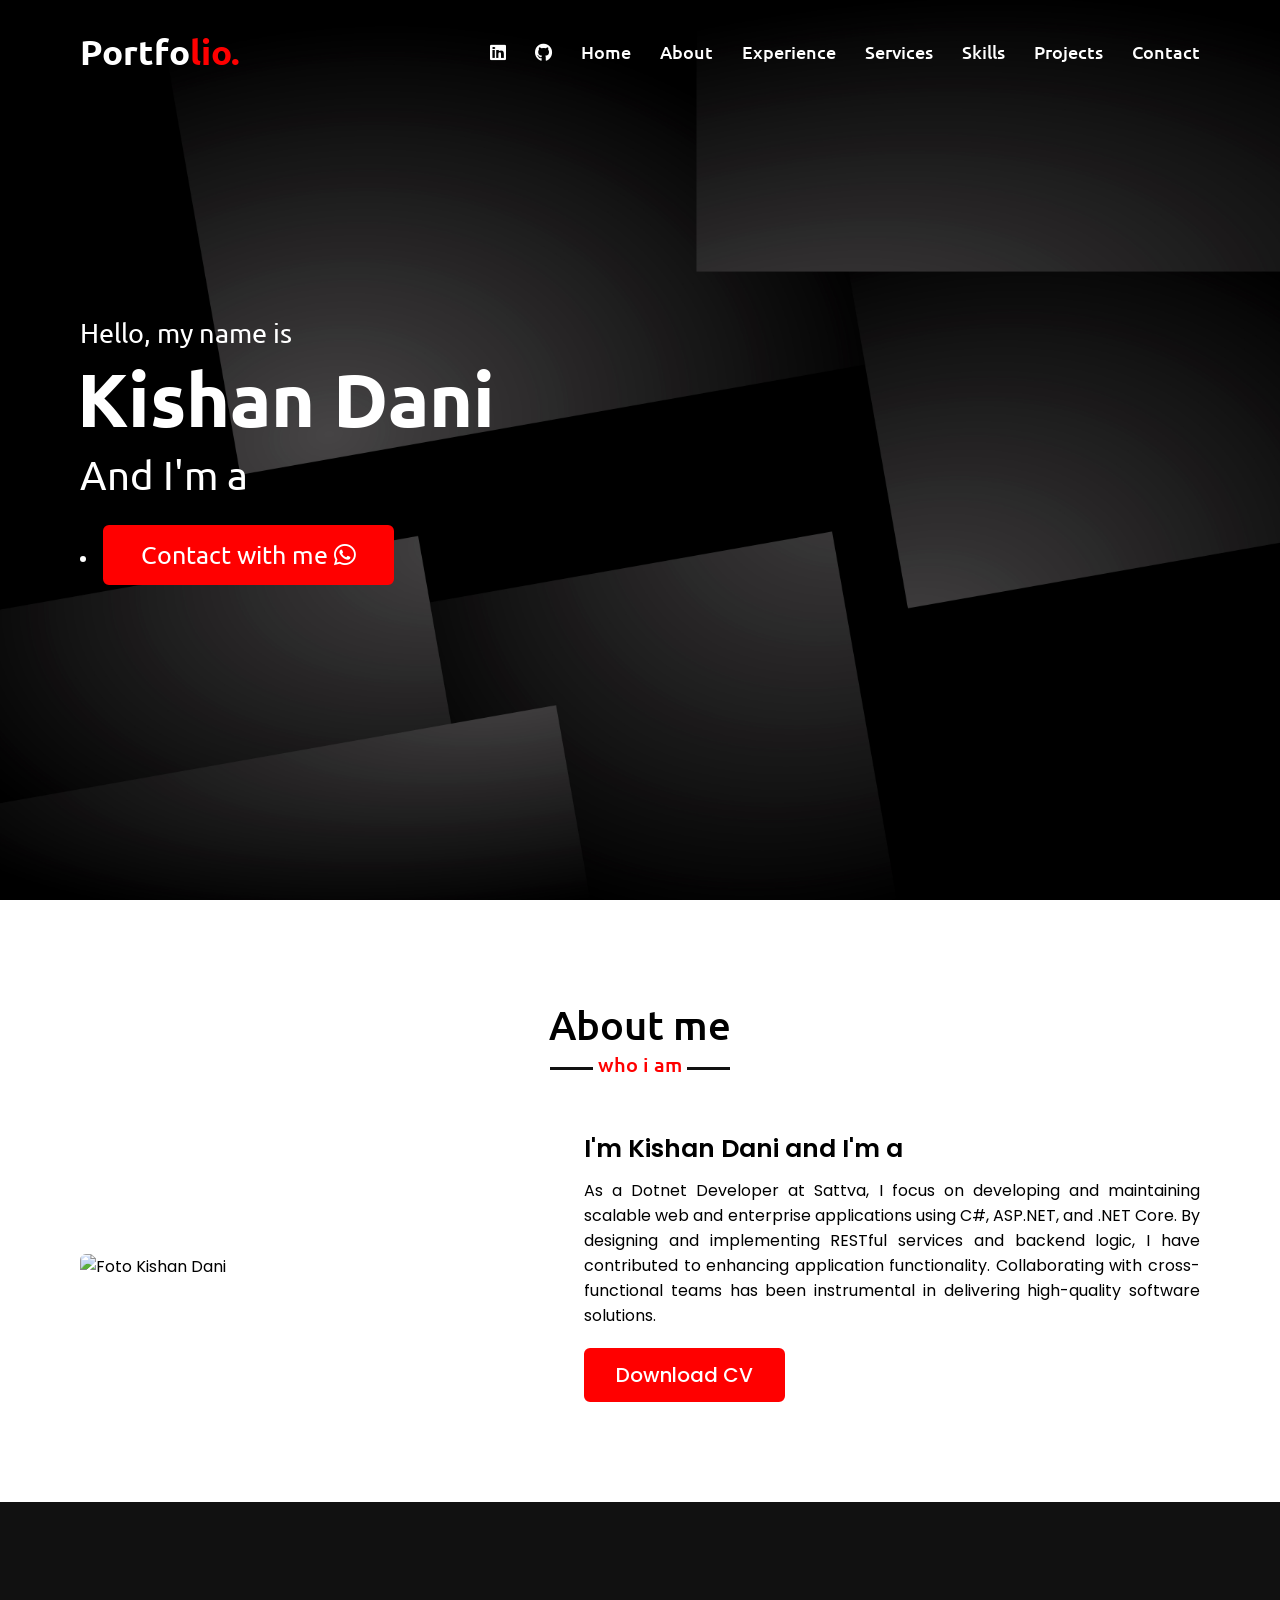
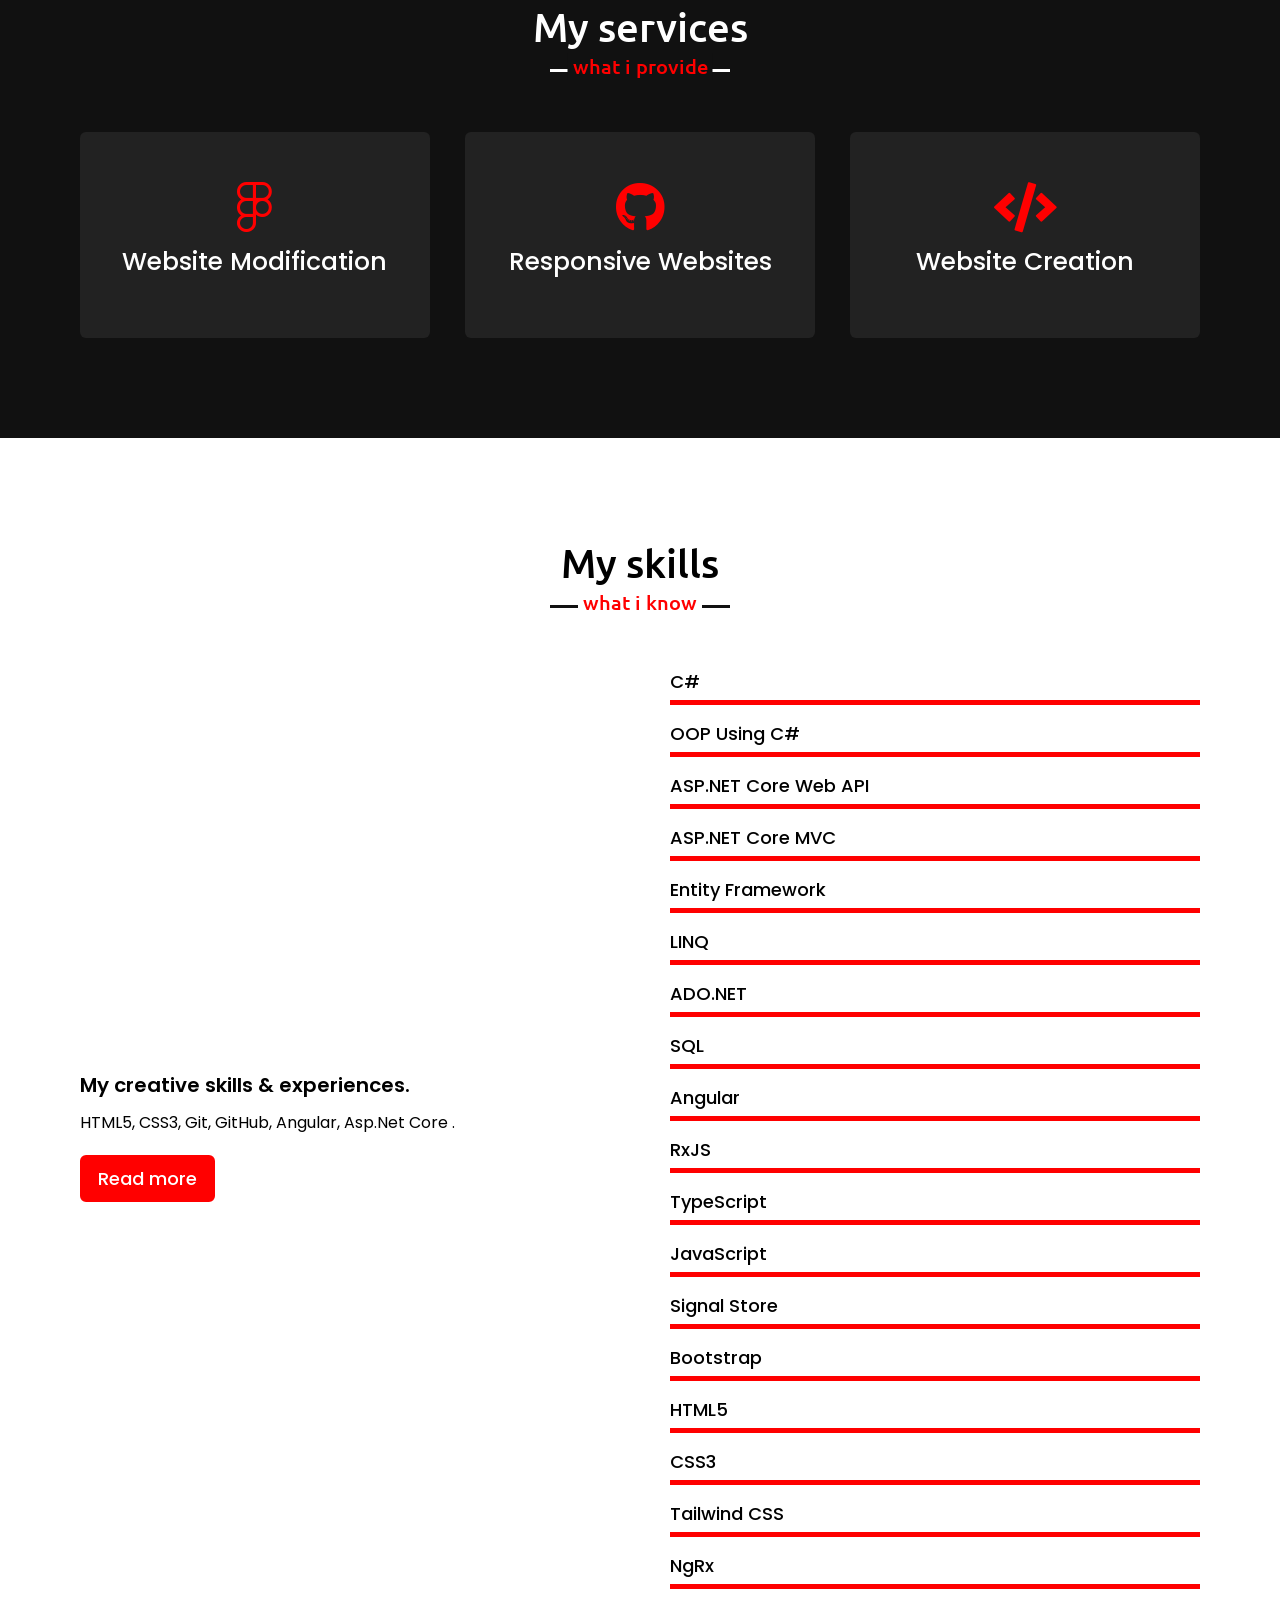
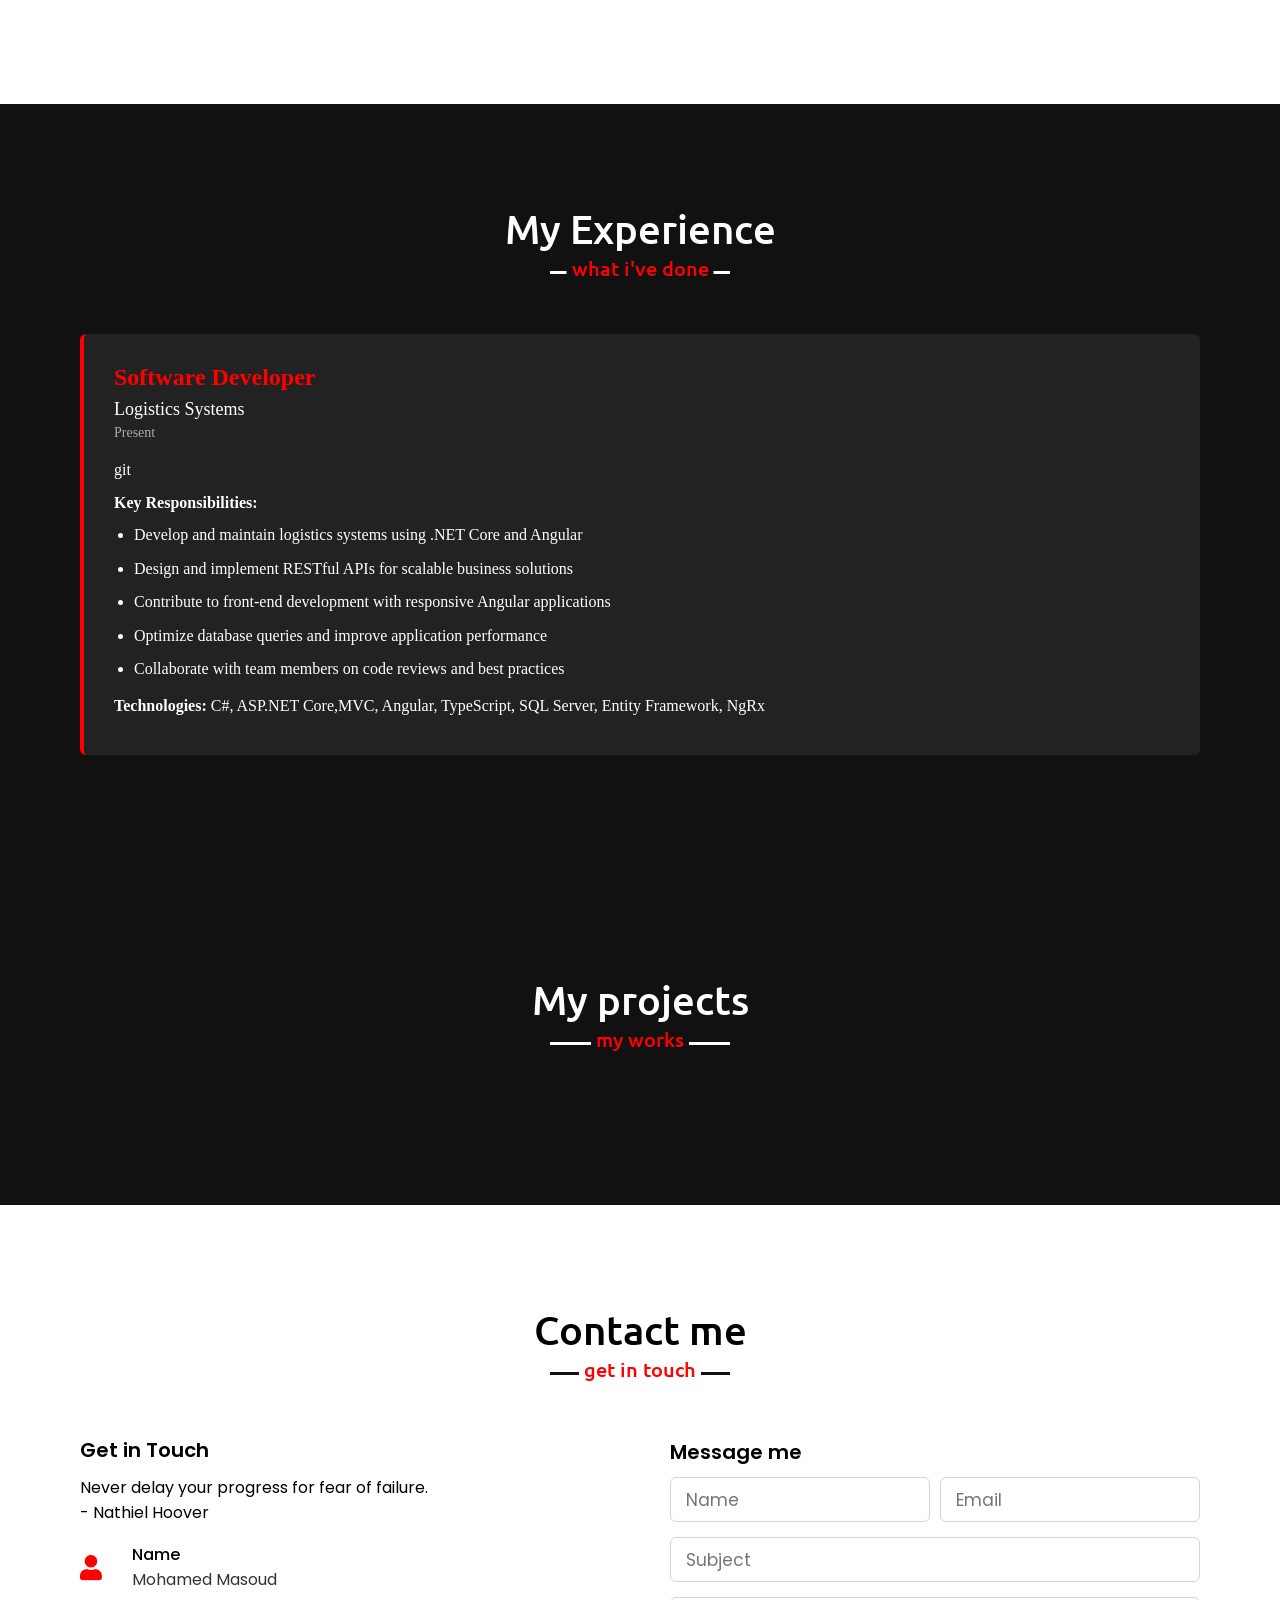
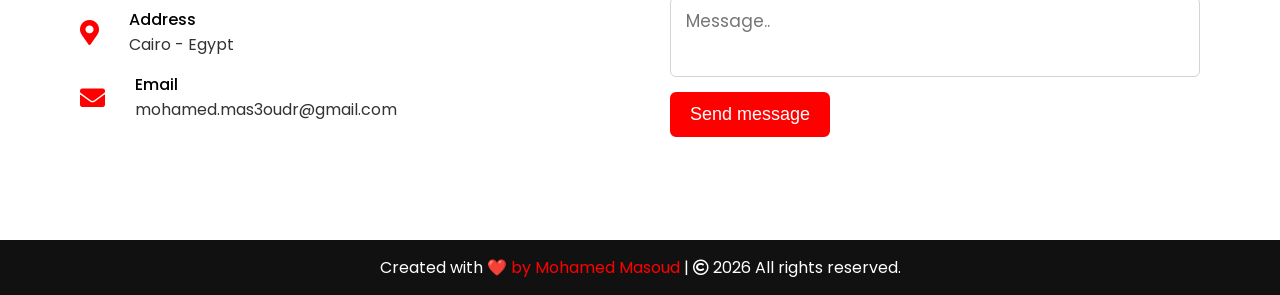
==== index.html @ 126a8cee "Update 1" ====
<!DOCTYPE html>
<html lang="pt-br">

<head>
    <meta charset="UTF-8">
    <meta name="viewport" content="width=device-width, initial-scale=1.0">
    <title>Kishan Dani</title>
    <link rel="stylesheet" href="css/style.css">
    <link rel="stylesheet" href="https://cdnjs.cloudflare.com/ajax/libs/font-awesome/5.15.3/css/all.min.css" />
    <script src="https://code.jquery.com/jquery-3.5.1.min.js"></script>
    <script src="https://cdnjs.cloudflare.com/ajax/libs/typed.js/2.0.11/typed.min.js"></script>
    <script src="https://cdnjs.cloudflare.com/ajax/libs/waypoints/4.0.1/jquery.waypoints.min.js"></script>
    <script src="https://cdnjs.cloudflare.com/ajax/libs/OwlCarousel2/2.3.4/owl.carousel.min.js"></script>
    <link rel="stylesheet"
        href="https://cdnjs.cloudflare.com/ajax/libs/OwlCarousel2/2.3.4/assets/owl.carousel.min.css" />

</head>

<body>
    <div class="scroll-up-btn">
        <i class="fas fa-angle-up"></i>
    </div>
    <nav class="navbar">
        <div class="max-width">
            <div class="logo"><a href="#">Portfo<span>lio.</span></a></div>
            <ul class="menu">
                <li><a href="https://www.linkedin.com/in/kishandani/"><i class="fab fa-linkedin"></i></a></li>
                <li><a href="https://github.com/kishandani/my-portfolio/"><i class="fab fa-github"></i></a></li>
                <li><a href="#home" class="menu-btn">Home</a></li>
                <li><a href="#about" class="menu-btn">About</a></li>
                <li><a href="#experience" class="menu-btn">Experience</a></li>
                <li><a href="#services" class="menu-btn">Services</a></li>
                <li><a href="#skills" class="menu-btn">Skills</a></li>
                <li><a href="#projects" class="menu-btn">Projects</a></li>
                <li><a href="#contact" class="menu-btn">Contact</a></li>
            </ul>
            <div class="menu-btn">
                <i class="fas fa-bars"></i>
            </div>
        </div>
    </nav>

    <!-- home section start -->
    <section class="home" id="home">
        <div class="max-width">
            <div class="home-content">
                <div class="text-1">Hello, my name is</div>
                <div class="text-2">Kishan Dani</div>
                <div class="text-3">And I'm a <span class="typing"></span></div>
                <li><a href="https://api.whatsapp.com/send?phone=8431311301"> Contact
                        with me <i class="fab fa-whatsapp"></i></a></li>
            </div>
        </div>
    </section>

    <!-- about section start -->
    <section class="about" id="about">
        <div class="max-width">
            <h2 class="title">About me</h2>
            <div class="about-content">
                <div class="column left">
                    <img src="./images/mypic.jpeg" alt="Foto Kishan Dani">
                </div>
                <div class="column right">
                    <div class="text">I'm Kishan Dani and I'm a <span class="typing-2"></span></div>
                    <!-- <p>i’m a passionate and motivated Full Stack .NET Developer with a strong focus on Front-End
                        development using Angular. I have hands-on experience building responsive and dynamic web
                        applications, and I enjoy crafting clean, maintainable code and user-friendly interfaces.
                        I’ve completed advanced software development training and continuously work on real-world
                        projects that reflect my skills, creativity, and commitment to quality.
                    </p> -->
                    <p>
                       As a Dotnet Developer at Sattva, I focus on developing and maintaining scalable web and
                       enterprise applications using C#, ASP.NET, and .NET Core. By designing and implementing
                       RESTful services and backend logic, I have contributed to enhancing application functionality.
                       Collaborating with cross-functional teams has been instrumental in delivering high-quality software solutions.  

                    </p>
                    <a href="./images/Kishan Dani.pdf">Download CV</a>
                </div>
            </div>
        </div>
    </section>

    <!-- services section start -->
    <section class="services" id="services">
        <div class="max-width">
            <h2 class="title">My services</h2>
            <div class="serv-content">
                <div class="card">
                    <div class="box">
                        <i class="fab fa-figma"></i>
                        <div class="text">Website Modification</div>
                    </div>
                </div>
                <div class="card">
                    <div class="box">
                        <i class="fab fa-github"></i>
                        <div class="text">Responsive Websites</div>
                    </div>
                </div>
                <div class="card">
                    <div class="box">
                        <i class="fas fa-code"></i>
                        <div class="text">Website Creation</div>
                        <p>
                        </p>
                    </div>
                </div>
            </div>
        </div>
        </div>
    </section>

    <!-- skills section start -->
    <section class="skills" id="skills">
        <div class="max-width">
            <h2 class="title">My skills</h2>
            <div class="skills-content">
                <div class="column left">
                    <div class="text">My creative skills & experiences.</div>
                    <p> HTML5, CSS3, Git, GitHub, Angular, Asp.Net Core .</p>
                    <a href="#">Read more</a>
                </div>
                <div class="column right">
                    <div class="bars">
    <div class="info">
        <span>C#</span>
    </div>
    <div class="line CSharp"></div>
</div>

<div class="bars">
    <div class="info">
        <span>OOP Using C#</span>
    </div>
    <div class="line AspNetCore"></div>
</div>

<div class="bars">
    <div class="info">
        <span>ASP.NET Core Web API</span>
    </div>
    <div class="line AspNetCore"></div>
</div>

<div class="bars">
    <div class="info">
        <span>ASP.NET Core MVC</span>
    </div>
    <div class="line AspNetCore"></div>
</div>

<div class="bars">
    <div class="info">
        <span>Entity Framework</span>
    </div>
    <div class="line AspNetCore"></div>
</div>

<div class="bars">
    <div class="info">
        <span>LINQ</span>
    </div>
    <div class="line AspNetCore"></div>
</div>

<div class="bars">
    <div class="info">
        <span>ADO.NET</span>
    </div>
    <div class="line AspNetCore"></div>
</div>

<div class="bars">
    <div class="info">
        <span>SQL</span>
    </div>
    <div class="line SQLServer"></div>
</div>

<div class="bars">
    <div class="info">
        <span>Angular</span>
    </div>
    <div class="line Angular"></div>
</div>

<div class="bars">
    <div class="info">
        <span>RxJS</span>
    </div>
    <div class="line TypeScript"></div>
</div>

<div class="bars">
    <div class="info">
        <span>TypeScript</span>
    </div>
    <div class="line TypeScript"></div>
</div>

<div class="bars">
    <div class="info">
        <span>JavaScript</span>
    </div>
    <div class="line js"></div>
</div>

<div class="bars">
    <div class="info">
        <span>Signal Store</span>
    </div>
    <div class="line Bootstrap"></div>
</div>

<div class="bars">
    <div class="info">
        <span>Bootstrap</span>
    </div>
    <div class="line Bootstrap"></div>
</div>

<div class="bars">
    <div class="info">
        <span>HTML5</span>
    </div>
    <div class="line html"></div>
</div>

<div class="bars">
    <div class="info">
        <span>CSS3</span>
    </div>
    <div class="line css"></div>
</div>

<div class="bars">
    <div class="info">
        <span>Tailwind CSS</span>
    </div>
    <div class="line tailwind"></div>
</div>

<div class="bars">
    <div class="info">
        <span>NgRx</span>
    </div>
    <div class="line js"></div>
</div>
            </div>
            </div>
        </div>
    </section>

    <!-- experience section start -->
    <section class="experience" id="experience">
        <div class="max-width">
            <h2 class="title">My Experience</h2>
            <div class="experience-content">
                <div class="exp-card">
                    <div class="exp-header">
                        <h3>Software Developer</h3>
                        <span class="company">Logistics Systems</span>
                        <span class="dates">Present</span>
                    </div>
                    <div class="exp-body">
         git               <p><strong>Key Responsibilities:</strong></p>
                        <ul>
                            <li>Develop and maintain logistics systems using .NET Core and Angular</li>
                            <li>Design and implement RESTful APIs for scalable business solutions</li>
                            <li>Contribute to front-end development with responsive Angular applications</li>
                            <li>Optimize database queries and improve application performance</li>
                            <li>Collaborate with team members on code reviews and best practices</li>
                        </ul>
                        <p><strong>Technologies:</strong> C#, ASP.NET Core,MVC, Angular, TypeScript, SQL Server, Entity Framework, NgRx</p>
                    </div>
                </div>
            </div>
        </div>
    </section>

    <!-- projects section start -->
    <section class="projects" id="projects">
        <div class="max-width">
            <h2 class="title">My projects</h2>
            <div class="carousel owl-carousel">

                <div class="card">
                    <div class="box">
                        <a href="https://mohamed-0cs.github.io/Solar-Landing-Page-Responsive-Design-/">
                            <img src="./images/solar landing page.png" alt="solar"></a>
                        <div class="text">Solar landing page </div>
                        <p>Clean and modern solar energy landing page showcasing sustainable power solutions with a
                            sleek, responsive design. </p>
                        <div class="tech-stack">
                            <span class="tech-tag">HTML5</span>
                            <span class="tech-tag">CSS3</span>
                            <span class="tech-tag">Responsive</span>
                        </div>
                    </div>
                </div>
                <div class="card">
                    <div class="box">
                        <a href="https://mohamed-0cs.github.io/Fruits-Shop/">
                            <img src="./images/Fruits page.png" alt="fruits"></a>
                        <div class="text"> Fruits  Store </div>
                        <p>Fresh and colorful fruits store landing page designed to attract customers with a clean and
                            modern layout..</p>
                        <div class="tech-stack">
                            <span class="tech-tag">HTML5</span>
                            <span class="tech-tag">CSS3</span>
                            <span class="tech-tag">JavaScript</span>
                        </div>
                    </div>
                </div>

                 <div class="card">
                    <div class="box">
                        <a href="https://github.com/Mohamed-0cs/DataBase-Examination-System-.git">
                            <img src="./images/database.png" alt="fruits"></a>
                        <div class="text"> Database System </div>
                        <p>A database-driven examination system for managing students, courses, and automated question-based assessments.</p>
                        <div class="tech-stack">
                            <span class="tech-tag">C#</span>
                            <span class="tech-tag">SQL Server</span>
                            <span class="tech-tag">Database</span>
                        </div>
                    </div>
                </div>
                




                 <div class="card">
                    <div class="box">
                        <a href="https://mohamed-0cs.github.io/liverpool/">
                            <img src="./images/liverpool.png" alt="fruits"></a>
                        <div class="text"> liverpool Site </div>
                        <p>A static Liverpool-themed website built with HTML and CSS to showcase team news and merchandise.</p>
                        <div class="tech-stack">
                            <span class="tech-tag">HTML5</span>
                            <span class="tech-tag">CSS3</span>
                            <span class="tech-tag">Static</span>
                        </div>
                    </div>
                </div>




                 <div class="card">
                    <div class="box">
                        <a href="https://github.com/Mohamed-0cs/-Examination-System-using-C-.git">
                            <img src="./images/Csharp.jpg" alt="Csharp"></a>
                        <div class="text"> C# Examination system  </div>
                        <p>A C#-based Examination System for managing students, courses, and automated assessments with support for multiple question types...</p>
                        <div class="tech-stack">
                            <span class="tech-tag">C#</span>
                            <span class="tech-tag">OOP</span>
                            <span class="tech-tag">.NET</span>
                        </div>
                    </div>
                </div>

                
               
               
            </div>
        </div>
        </div>
    </section>



    <!-- contact section start -->
    <section class="contact" id="contact">
        <div class="max-width">
            <h2 class="title">Contact me</h2>
            <div class="contact-content">
                <div class="column left">
                    <div class="text">Get in Touch</div>
                    <p>Never delay your progress for fear of failure.<br>
                        - Nathiel Hoover</p>
                    <div class="icons">
                        <div class="row">
                            <i class="fas fa-user"></i>
                            <div class="info">
                                <div class="head">Name</div>
                                <div class="sub-title">Mohamed Masoud</div>
                            </div>
                        </div>
                        <div class="row">
                            <i class="fas fa-map-marker-alt"></i>
                            <div class="info">
                                <div class="head">Address</div>
                                <div class="sub-title">Cairo - Egypt</div>
                            </div>
                        </div>
                        <div class="row">
                            <i class="fas fa-envelope"></i>
                            <div class="info">
                                <div class="head">Email</div>
                                <div class="sub-title">mohamed.mas3oudr@gmail.com</div>
                            </div>
                        </div>
                    </div>
                </div>
                <div class="column right">
                    <div class="text">Message me</div>



                    <form action="https://formsubmit.co/mohamed.mas3oudr@gmail.com" method="POST">
                        <div class="fields">
                            <div class="field name">
                                <input type="text" name="name" placeholder="Name" required>
                            </div>
                            <div class="field email">
                                <input type="email" name="email" placeholder="Email" required>
                            </div>
                        </div>
                        <div class="field">
                            <input type="text" name="subject" placeholder="Subject" required>
                        </div>
                        <div class="field textarea">
                            <textarea name="message" cols="30" rows="10" placeholder="Message.." required></textarea>
                        </div>

                         <input type="hidden" name="_next" value="https://mohamed-0cs.github.io/My-Portfolio/thanks.html">
                        <div class="button-area">
                            <button type="submit">Send message</button>
                        </div>
                    </form>




                </div>
            </div>
        </div>
    </section>

    <!-- footer section start -->
    <footer>
        <span>Created with ❤️ <a href="https://www.codingnepalweb.com">by Mohamed Masoud</a> | <span
                class="far fa-copyright"></span> 2026 All rights reserved.</span>
    </footer>



    <script src="js/script.js"></script>
</body>

</html>
---- css/style.css ----
/*  import google fonts */
@import url('https://fonts.googleapis.com/css2?family=Poppins:wght@400;500;600;700&family=Ubuntu:wght@400;500;700&display=swap');

*{
    margin: 0;
    padding: 0;
    box-sizing: border-box;
    text-decoration: none;
}
html{
    scroll-behavior: smooth;
}

/* custom scroll bar */
::-webkit-scrollbar {
    width: 10px;
}
::-webkit-scrollbar-track {
    background: #f1f1f1;
}
::-webkit-scrollbar-thumb {
    background: #888;
}

::-webkit-scrollbar-thumb:hover {
    background: #555;
}

/* all similar content styling codes */
section{
    padding: 100px 0;
}
.max-width{
    max-width: 1300px;
    padding: 0 80px;
    margin: auto;
}
.about, .services, .skills, .projects, .contact, footer{
    font-family: 'Poppins', sans-serif;
}
.about .about-content,
.services .serv-content,
.skills .skills-content,
.contact .about-content,
.contact .contact-content{
    display: flex;
    flex-wrap: wrap;
    align-items: center;
    justify-content: space-between;
}
section .title{
    position: relative;
    text-align: center;
    font-size: 40px;
    font-weight: 500;
    margin-bottom: 60px;
    padding-bottom: 20px;
    font-family: 'Ubuntu', sans-serif;
}
section .title::before{
    content: "";
    position: absolute;
    bottom: 0px;
    left: 50%;
    width: 180px;
    height: 3px;
    background: #111;
    transform: translateX(-50%);
}
section .title::after{
    position: absolute;
    bottom: -8px;
    left: 50%;
    font-size: 20px;
    color: red;
    padding: 0 5px;
    background: #fff;
    transform: translateX(-50%);
}

/* navbar styling */
.navbar{
    position: fixed;
    width: 100%;
    z-index: 999;
    padding: 30px 0;
    font-family: 'Ubuntu', sans-serif;
    transition: all 0.3s ease;
}
.navbar.sticky{
    padding: 15px 0;
    background: red;
}
.navbar .max-width{
    display: flex;
    align-items: center;
    justify-content: space-between;
}
.navbar .logo a{
    color: #fff;
    font-size: 35px;
    font-weight: 600;
}
.navbar .logo a span{
    color: red;
    transition: all 0.3s ease;
}
.navbar.sticky .logo a span{
    color: black;
}
.navbar .menu li{
    list-style: none;
    display: inline-block;
}
.navbar .menu li a{
    display: block;
    color: #fff;
    font-size: 18px;
    font-weight: 500;
    margin-left: 25px;
    transition: color 0.3s ease;
}
.navbar .menu li a:hover{
    color: red;
}
.navbar.sticky .menu li a:hover{
    color: #fff;
}

/* menu btn styling */
.menu-btn{
    color: #fff;
    font-size: 23px;
    cursor: pointer;
    display: none;
}
.scroll-up-btn{
    position: fixed;
    height: 45px;
    width: 42px;
    background: red;
    right: 30px;
    bottom: 10px;
    text-align: center;
    line-height: 45px;
    color: #fff;
    z-index: 9999;
    font-size: 30px;
    border-radius: 6px;
    border-bottom-width: 2px;
    cursor: pointer;
    opacity: 0;
    pointer-events: none;
    transition: all 0.3s ease;
}
.scroll-up-btn.show{
    bottom: 30px;
    opacity: 1;
    pointer-events: auto;
}
.scroll-up-btn:hover{
    filter: brightness(90%);
}


/* home section styling */
.home{
    display: flex;
    background: url("../images/black\ background.jpg") no-repeat center;
    height: 100vh;
    color: #fff;
    min-height: 500px;
    background-size: cover;
    background-attachment: fixed;
    font-family: 'Ubuntu', sans-serif;
}
.home .max-width{
  width: 100%;
  display: flex;
}
.home .max-width .row{
  margin-right: 0;
}
.home .home-content .text-1{
    font-size: 27px;
}
.home .home-content .text-2{
    font-size: 75px;
    font-weight: 600;
    margin-left: -3px;
}
.home .home-content .text-3{
    font-size: 40px;
    margin: 5px 0;
}
.home .home-content .text-3 span{
    color: red;
    font-weight: 500;
}
.home .home-content a{
    display: inline-block;
    background: red;
    color: #fff;
    font-size: 25px;
    padding: 12px 36px;
    margin-top: 20px;
    font-weight: 400;
    border-radius: 6px;
    border: 2px solid red;
    transition: all 0.3s ease;
}
.home .home-content a:hover{
    color: red;
    background: none;
}

/* about section styling */
.about .title::after{
    content: "who i am";
}
.about .about-content .left{
    width: 45%;
}
.about .about-content .left img{
    height: 400px;
    width: 400px;
    object-fit: cover;
    border-radius: 6px;
}
.about .about-content .right{
    width: 55%;
}
.about .about-content .right .text{
    font-size: 25px;
    font-weight: 600;
    margin-bottom: 10px;
}
.about .about-content .right .text span{
    color: red;
}
.about .about-content .right p{
    text-align: justify;
}
.about .about-content .right a{
    display: inline-block;
    background: red;
    color: #fff;
    font-size: 20px;
    font-weight: 500;
    padding: 10px 30px;
    margin-top: 20px;
    border-radius: 6px;
    border: 2px solid red;
    transition: all 0.3s ease;
}
.about .about-content .right a:hover{
    color: red;
    background: none;
}

/* services section styling */
.services, .projects{
    color:#fff;
    background: #111;
}
.services .title::before,
.projects .title::before{
    background: #fff;
}
.services .title::after,
.projects .title::after{
    background: #111;
    content: "what i provide";
}
.services .serv-content .card{
    width: calc(33% - 20px);
    background: #222;
    text-align: center;
    border-radius: 6px;
    padding: 50px 25px;
    cursor: pointer;
    transition: all 0.3s ease;
}
.services .serv-content .card:hover{
    background: red;
}
.services .serv-content .card .box{
    transition: all 0.3s ease;
}
.services .serv-content .card:hover .box{
    transform: scale(1.05);
}
.services .serv-content .card i{
    font-size: 50px;
    color: red;
    transition: color 0.3s ease;
}
.services .serv-content .card:hover i{
    color: #fff;
}
.services .serv-content .card .text{
    font-size: 25px;
    font-weight: 500;
    margin: 10px 0 7px 0;
}

/* skills section styling */

.skills .title::after{
    content: "what i know";
}
.skills .skills-content .column{
    width: calc(50% - 30px);
}
.skills .skills-content .left .text{
    font-size: 20px;
    font-weight: 600;
    margin-bottom: 10px;
}
.skills .skills-content .left p{
    text-align: justify;
}
.skills .skills-content .left a{
    display: inline-block;
    background: red;
    color: #fff;
    font-size: 18px;
    font-weight: 500;
    padding: 8px 16px;
    margin-top: 20px;
    border-radius: 6px;
    border: 2px solid red;
    transition: all 0.3s ease;
}
.skills .skills-content .left a:hover{
    color: red;
    background: none;
}
.skills .skills-content .right .bars{
    margin-bottom: 15px;
}
.skills .skills-content .right .info{
    display: flex;
    margin-bottom: 5px;
    align-items: center;
    justify-content: space-between;
}
.skills .skills-content .right span{
    font-weight: 500;
    font-size: 18px;
}
.skills .skills-content .right .line{
    height: 5px;
    width: 100%;
    background: lightgrey;
    position: relative;
}
.skills .skills-content .right .line::before{
    content: "";
    position: absolute;
    height: 100%;
    left: 0;
    top: 0;
    background: red;
}
.skills-content .right .html::before{
    width: 100%;
}
.skills-content .right .css::before{
    width: 100%;
}
.skills-content .right .js::before{
    width: 100%;
}
.skills-content .right .Bootstrap::before{
    width: 100%;
}
.skills-content .right .tailwind::before{
    width: 100%;
}
.skills-content .right .TypeScript::before{
    width: 100%;
}
.skills-content .right .Angular::before{
    width: 100%;
}
.skills-content .right .AspNetCore::before{
    width: 100%;
}
.skills-content .right .CSharp::before{
    width: 100%;
}
.skills-content .right .SQLServer::before{
    width: 100%;
}

.skills-content .right .Git-GitHub::before{
    width: 100%;
}

/* experience section styling */
.experience{
    color: #fff;
    background: #111;
}
.experience .title::before{
    background: #fff;
}
.experience .title::after{
    background: #111;
    content: "what i've done";
}
.experience .experience-content{
    display: flex;
    flex-wrap: wrap;
    width: 100%;
}
.experience .exp-card{
    width: 100%;
    background: #222;
    border-left: 4px solid red;
    padding: 30px;
    margin-bottom: 20px;
    border-radius: 6px;
    transition: all 0.3s ease;
}
.experience .exp-card:hover{
    background: #2a2a2a;
    transform: translateX(10px);
}
.experience .exp-card .exp-header{
    margin-bottom: 20px;
}
.experience .exp-card .exp-header h3{
    font-size: 24px;
    font-weight: 600;
    margin-bottom: 8px;
    color: red;
}
.experience .exp-card .exp-header .company{
    display: block;
    font-size: 18px;
    font-weight: 500;
    margin-bottom: 5px;
}
.experience .exp-card .exp-header .dates{
    display: block;
    font-size: 14px;
    color: #aaa;
}
.experience .exp-card .exp-body p{
    margin: 15px 0 10px 0;
    font-size: 16px;
}
.experience .exp-card .exp-body ul{
    margin: 10px 0 15px 20px;
}
.experience .exp-card .exp-body ul li{
    margin: 8px 0;
    line-height: 1.6;
}

/* projects tech stack styling */
.projects .card .box .tech-stack{
    display: flex;
    flex-wrap: wrap;
    gap: 10px;
    margin-top: 15px;
}
.projects .card .box .tech-tag{
    display: inline-block;
    background: rgba(255, 0, 0, 0.2);
    color: red;
    padding: 5px 12px;
    border-radius: 20px;
    font-size: 12px;
    font-weight: 500;
    border: 1px solid red;
    transition: all 0.3s ease;
}
.projects .card:hover .tech-tag{
    background: rgba(255, 255, 255, 0.1);
    color: #fff;
    border-color: #fff;
}


/* projects section styling */
.projects .title::after{
    content: "my works";
}
.projects .carousel .card{
    background: #222;
    border-radius: 6px;
    overflow: hidden;
    transition: all 0.3s ease;
    box-shadow: 0 4px 15px rgba(0, 0, 0, 0.3);
}
.projects .carousel .card:hover{
    transform: translateY(-10px);
    box-shadow: 0 8px 25px rgba(255, 0, 0, 0.2);
}
.projects .carousel .card .box{
    display: flex;
    flex-direction: column;
    transition: all 0.3s ease;
    padding: 0;
}
.projects .carousel .card:hover .box{
    transform: none;
}
.projects .carousel .card .text{
    font-size: 22px;
    font-weight: 500;
    margin: 0;
    padding: 15px 20px 0 20px;
    color: #fff;
}
.projects .carousel .card p{
    font-size: 14px;
    padding: 0 20px;
    color: #ddd;
    line-height: 1.5;
    margin: 10px 0;
}
.projects .carousel .card img{
    height: 250px;
    width: 100%;
    object-fit: cover;
    border-radius: 0;
    border: none;
    transition: all 0.3s ease;
}
.projects .carousel .card:hover img{
    border-color: transparent;
}
.owl-dots{
    text-align: center;
    margin-top: 20px;
}
.owl-dot{
    height: 13px;
    width: 13px;
    margin: 0 5px;
    outline: none!important;
    border-radius: 50%;
    border: 2px solid red!important;
    transition: all 0.3s ease;
}
.owl-dot.active{
    width: 35px;
    border-radius: 14px;
}
.owl-dot.active,
.owl-dot:hover{
    background: red!important;
}

/* contact section styling */
.contact .title::after{
    content: "get in touch";
}
.contact .contact-content .column{
    width: calc(50% - 30px);
}
.contact .contact-content .text{
    font-size: 20px;
    font-weight: 600;
    margin-bottom: 10px;
}
.contact .contact-content .left p{
    text-align: justify;
}
.contact .contact-content .left .icons{
    margin: 10px 0;
}
.contact .contact-content .row{
    display: flex;
    height: 65px;
    align-items: center;
}
.contact .contact-content .row .info{
    margin-left: 30px;
}
.contact .contact-content .row i{
    font-size: 25px;
    color: red;
}
.contact .contact-content .info .head{
    font-weight: 500;
}
.contact .contact-content .info .sub-title{
    color: #333;
}
.contact .right form .fields{
    display: flex;
}
.contact .right form .field,
.contact .right form .fields .field{
    height: 45px;
    width: 100%;
    margin-bottom: 15px;
}
.contact .right form .textarea{
    height: 80px;
    width: 100%;
}
.contact .right form .name{
    margin-right: 10px;
}
.contact .right form .field input,
.contact .right form .textarea textarea{
    height: 100%;
    width: 100%;
    border: 1px solid lightgrey;
    border-radius: 6px;
    outline: none;
    padding: 0 15px;
    font-size: 17px;
    font-family: 'Poppins', sans-serif;
    transition: all 0.3s ease;
}
.contact .right form .field input:focus,
.contact .right form .textarea textarea:focus{
    border-color: #b3b3b3;
}
.contact .right form .textarea textarea{
  padding-top: 10px;
  resize: none;
}
.contact .right form .button-area{
  display: flex;
  align-items: center;
}
.right form .button-area button{
  color: #fff;
  display: block;
  width: 160px!important;
  height: 45px;
  outline: none;
  font-size: 18px;
  font-weight: 500;
  border-radius: 6px;
  cursor: pointer;
  flex-wrap: nowrap;
  background: red;
  border: 2px solid red;
  transition: all 0.3s ease;
}
.right form .button-area button:hover{
  color: red;
  background: none;
}
/* footer section styling */
footer{
    background: #111;
    padding: 15px 23px;
    color: #fff;
    text-align: center;
}
footer span a{
    color: red;
    text-decoration: none;
}
footer span a:hover{
    text-decoration: underline;
}


/* responsive media query start */
@media (max-width: 1104px) {
    .about .about-content .left img{
        height: 350px;
        width: 350px;
    }
}

@media (max-width: 991px) {
    .max-width{
        padding: 0 50px;
    }
}
@media (max-width: 947px){
    .menu-btn{
        display: block;
        z-index: 999;
    }
    .menu-btn i.active:before{
        content: "\f00d";
    }
    .navbar .menu{
        position: fixed;
        height: 100vh;
        width: 100%;
        left: -100%;
        top: 0;
        background: #111;
        text-align: center;
        padding-top: 80px;
        transition: all 0.3s ease;
    }
    .navbar .menu.active{
        left: 0;
    }
    .navbar .menu li{
        display: block;
    }
    .navbar .menu li a{
        display: inline-block;
        margin: 20px 0;
        font-size: 25px;
    }
    .home .home-content .text-2{
        font-size: 70px;
    }
    .home .home-content .text-3{
        font-size: 35px;
    }
    .home .home-content a{
        font-size: 23px;
        padding: 10px 30px;
    }
    .max-width{
        max-width: 930px;
    }
    .about .about-content .column{
        width: 100%;
    }
    .about .about-content .left{
        display: flex;
        justify-content: center;
        margin: 0 auto 60px;
    }
    .about .about-content .right{
        flex: 100%;
    }
    .services .serv-content .card{
        width: calc(50% - 10px);
        margin-bottom: 20px;
    }
    .skills .skills-content .column,
    .contact .contact-content .column{
        width: 100%;
        margin-bottom: 35px;
    }
}

@media (max-width: 690px) {
    .max-width{
        padding: 0 23px;
    }
    .home .home-content .text-2{
        font-size: 60px;
    }
    .home .home-content .text-3{
        font-size: 32px;
    }
    .home .home-content a{
        font-size: 20px;
    }
    .services .serv-content .card{
        width: 100%;
    }
}

@media (max-width: 500px) {
    .home .home-content .text-2{
        font-size: 50px;
    }
    .home .home-content .text-3{
        font-size: 27px;
    }
    .about .about-content .right .text,
    .skills .skills-content .left .text{
        font-size: 19px;
    }
    .contact .right form .fields{
        flex-direction: column;
    }
    .contact .right form .name,
    .contact .right form .email{
        margin: 0;
    }
    .right form .error-box{
       width: 150px;
    }
    .scroll-up-btn{
        right: 15px;
        bottom: 15px;
        height: 38px;
        width: 35px;
        font-size: 23px;
        line-height: 38px;
    }
}
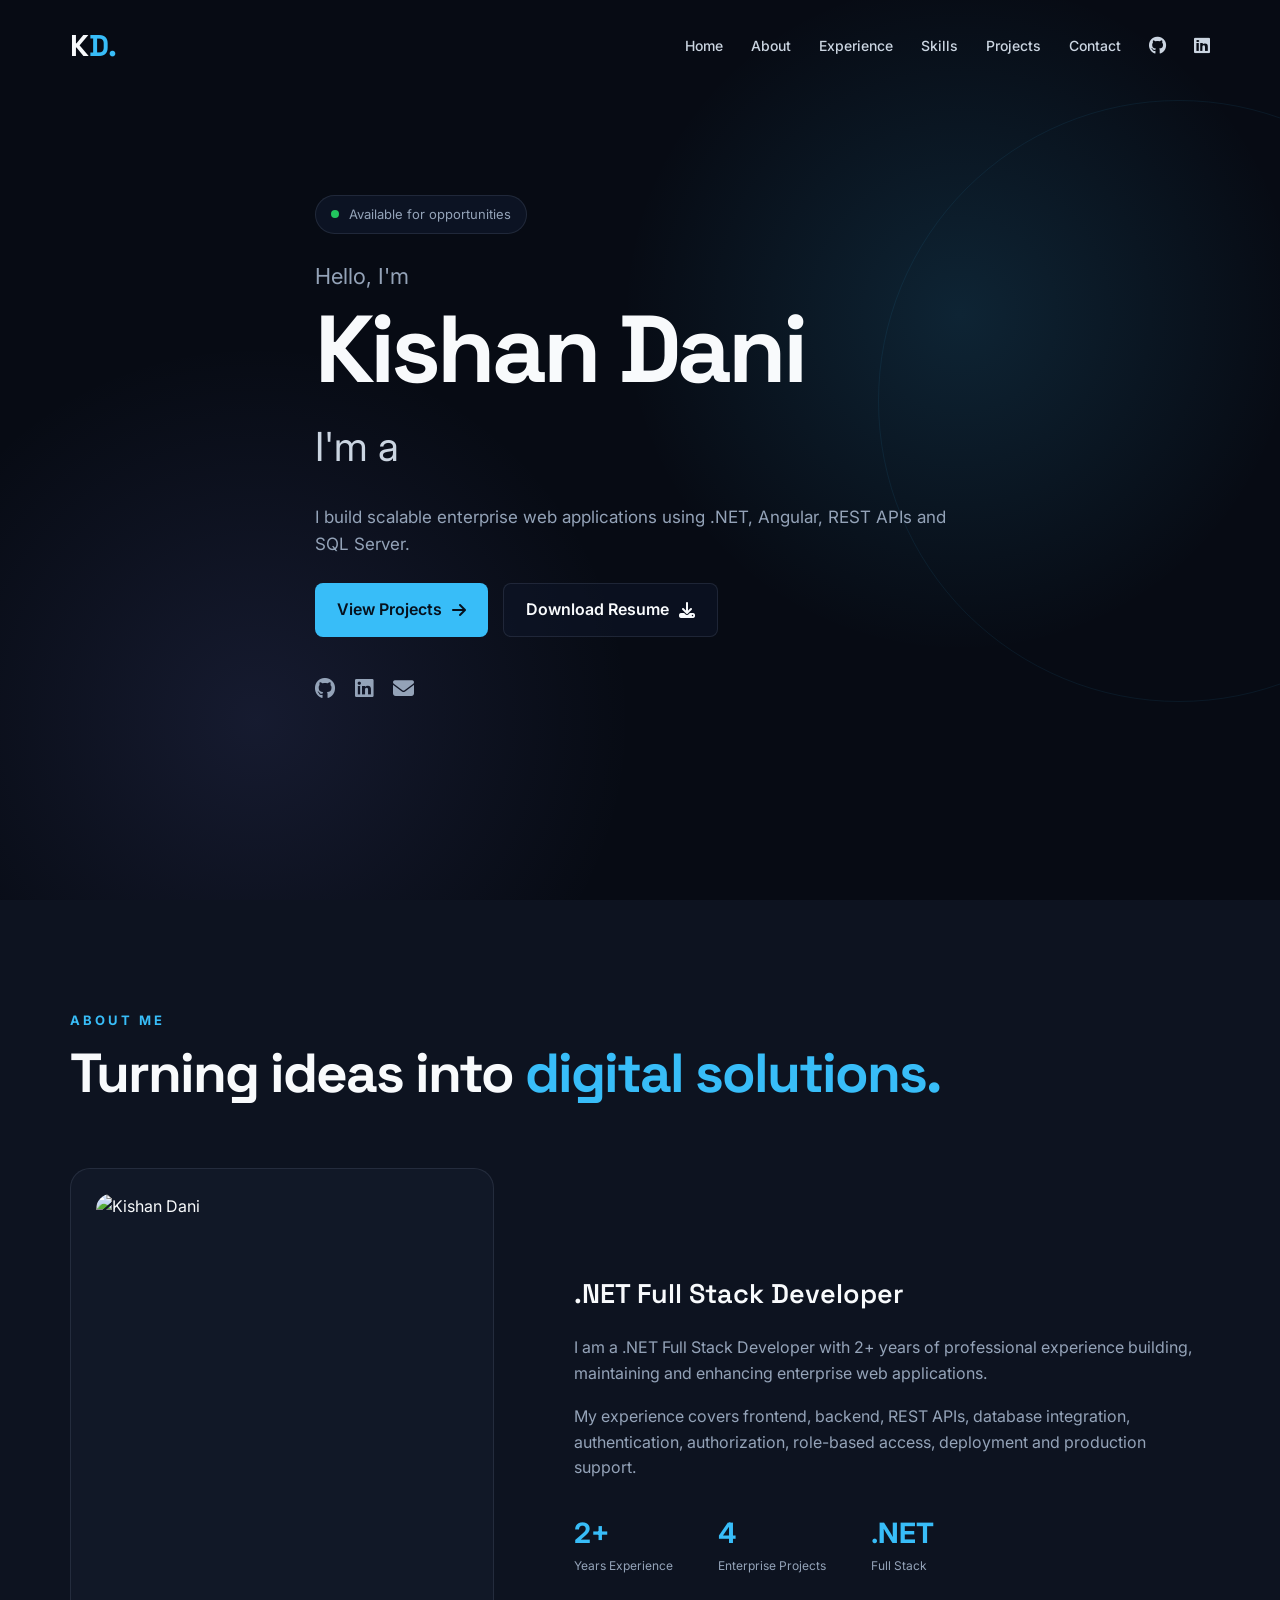
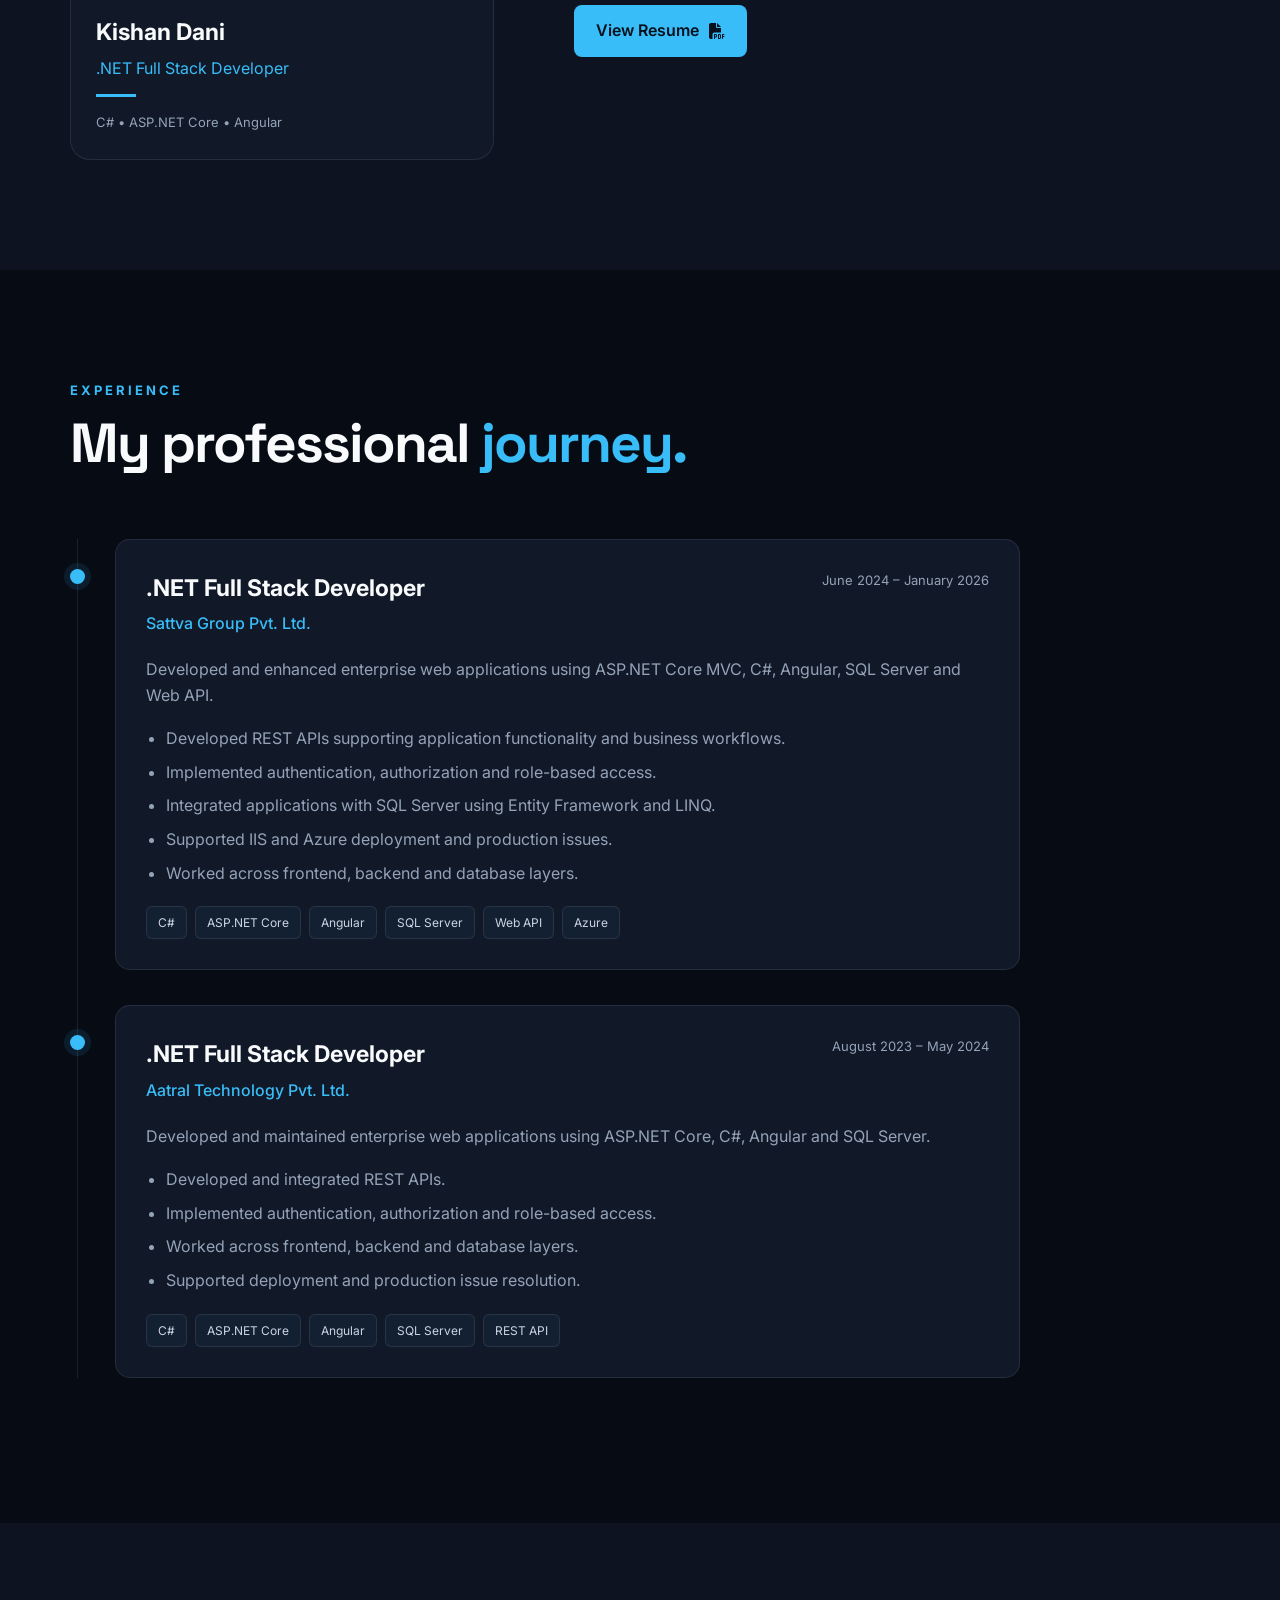
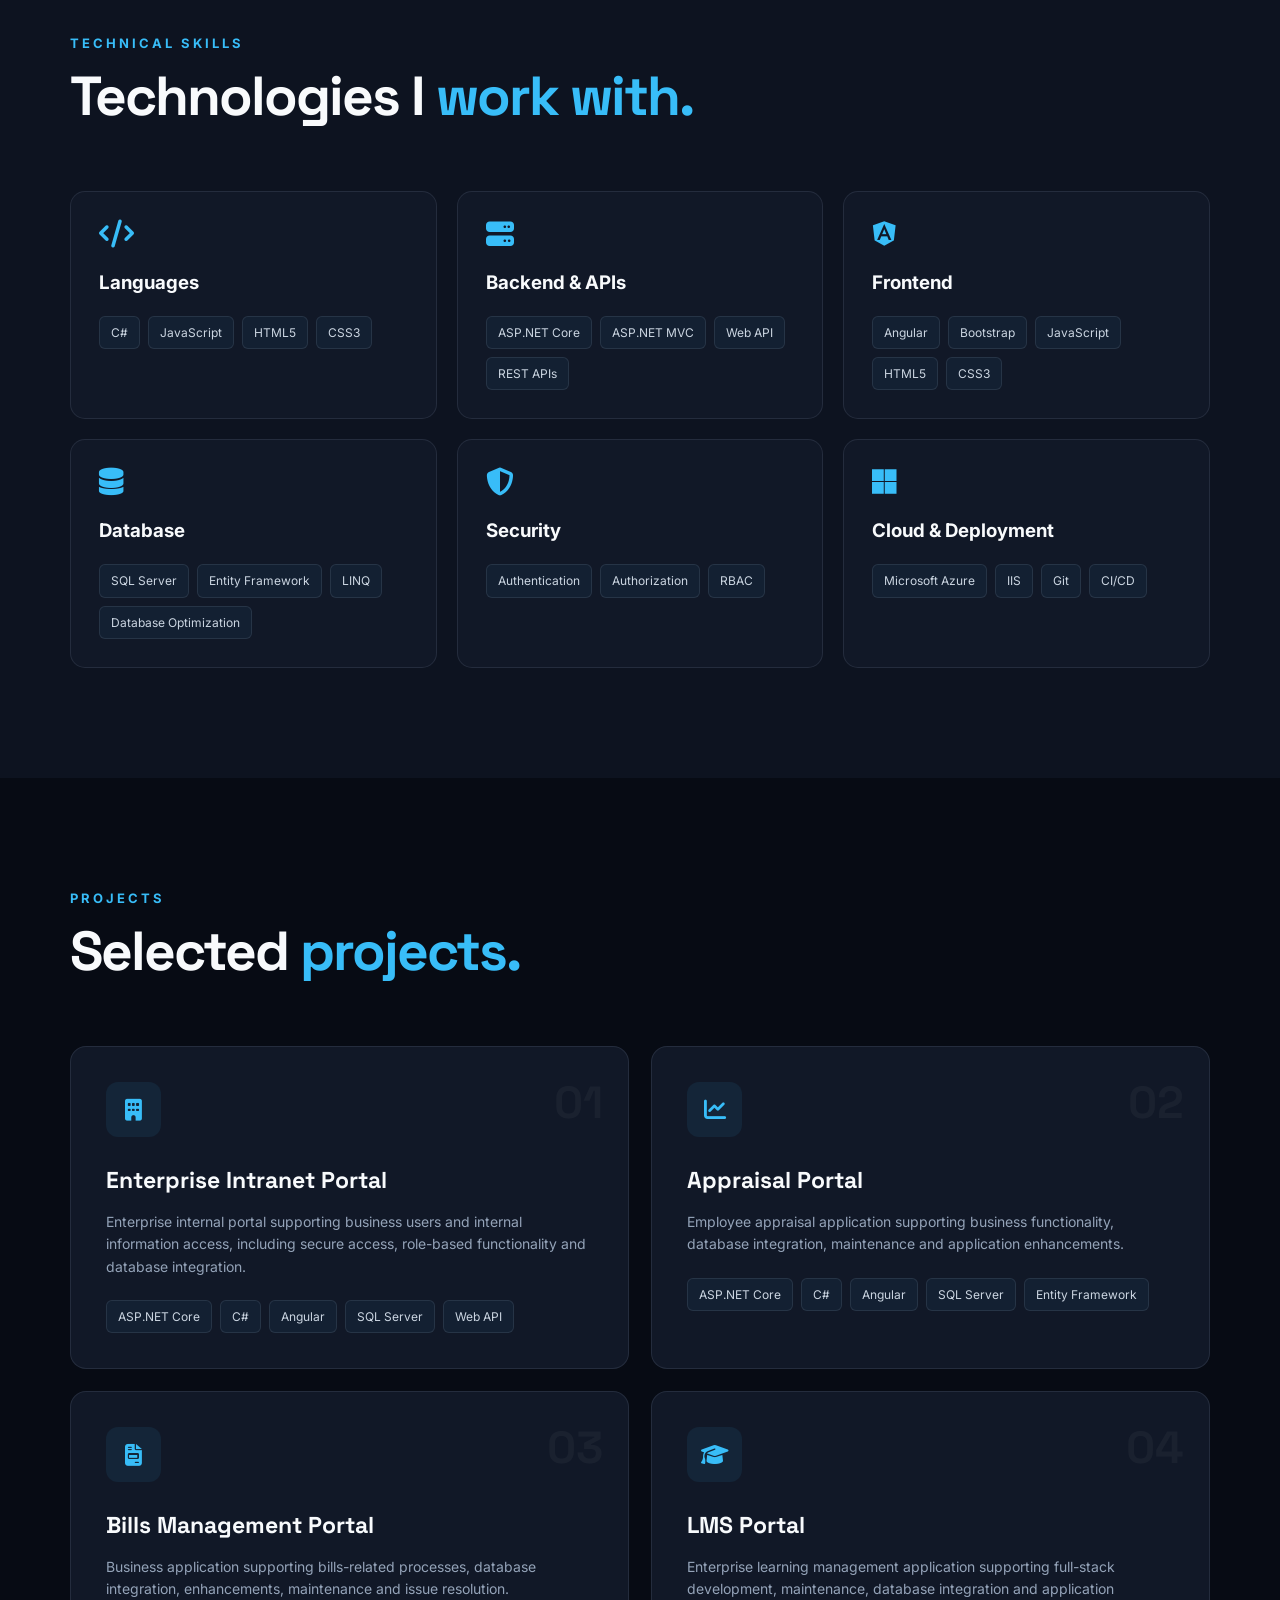
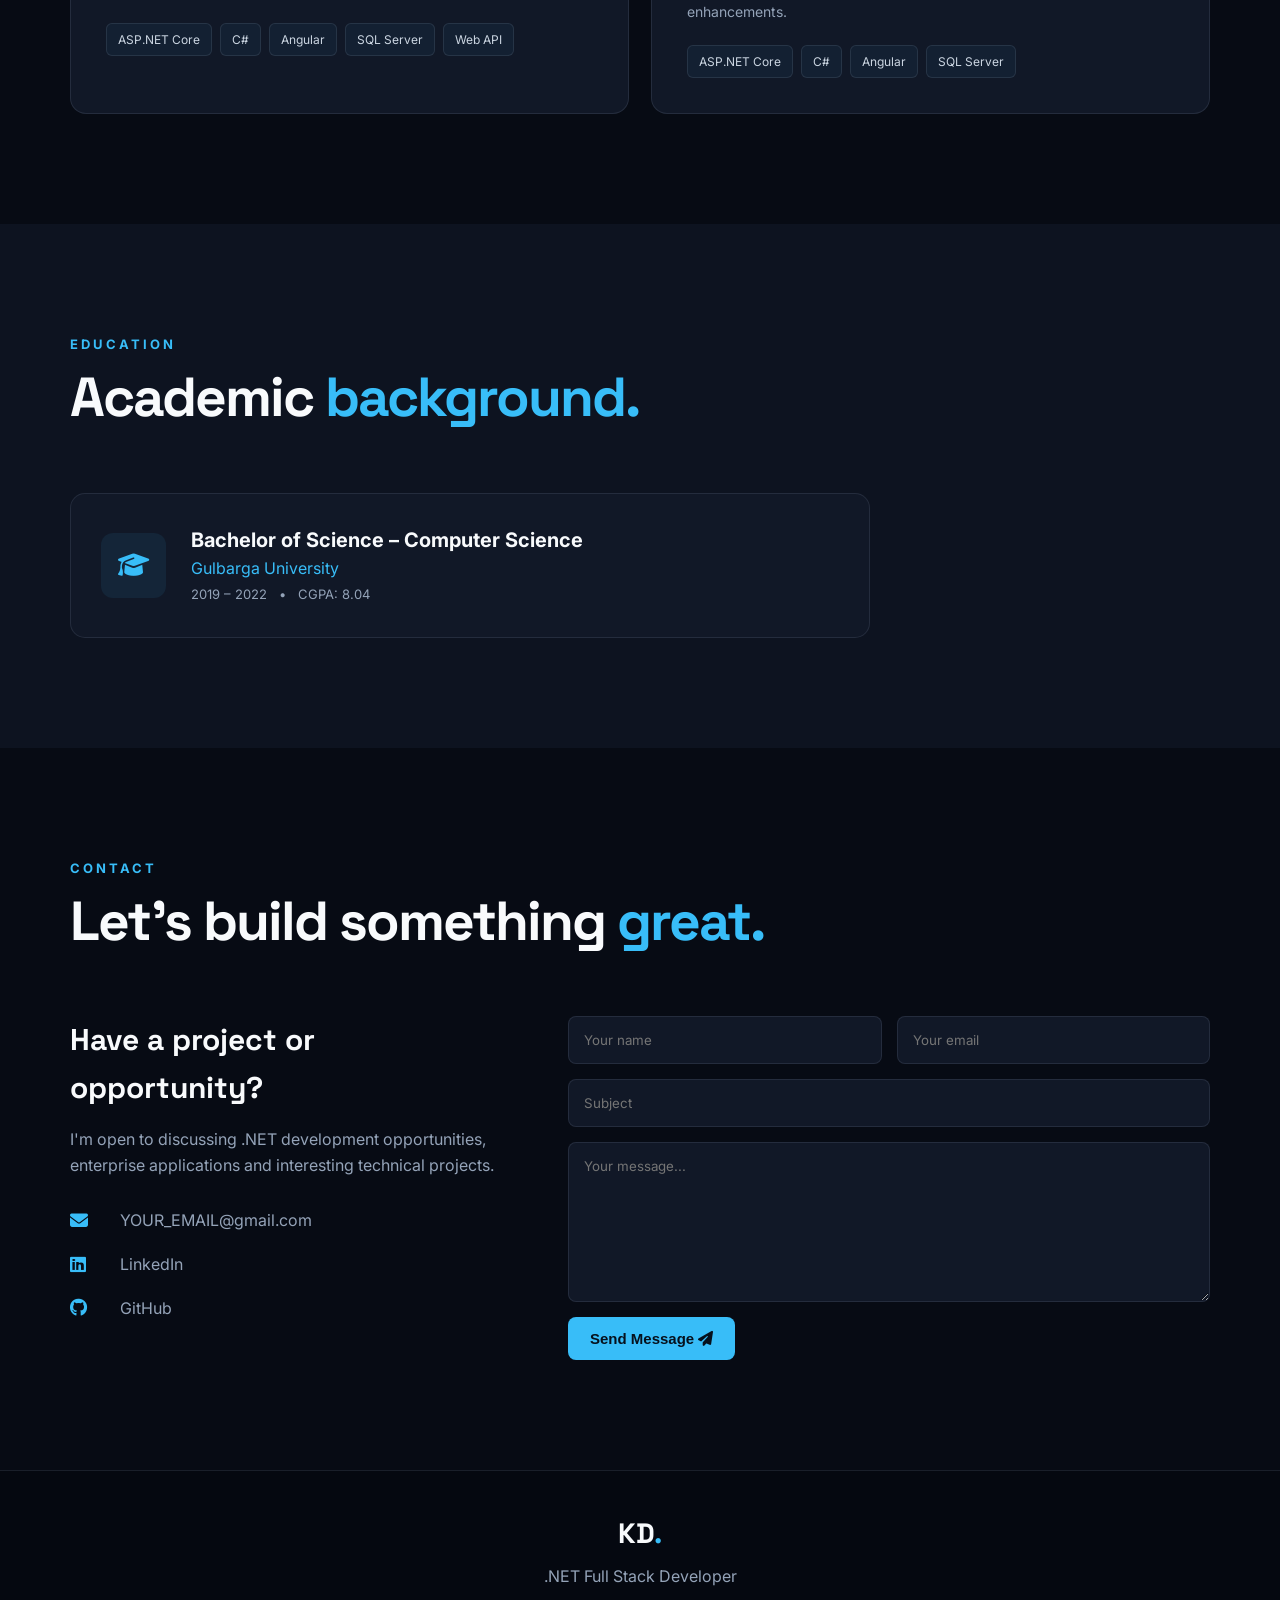
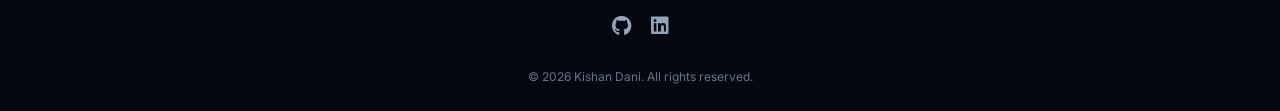
==== commit 4f9ca043: "Update Modern portfolio" ====
--- a/index.html
+++ b/index.html
@@ -1,456 +1,876 @@
 <!DOCTYPE html>
-<html lang="pt-br">
+<html lang="en">
 
 <head>
     <meta charset="UTF-8">
     <meta name="viewport" content="width=device-width, initial-scale=1.0">
-    <title>Kishan Dani</title>
+
+    <title>Kishan Dani | .NET Full Stack Developer</title>
+
+    <meta name="description"
+        content="Kishan Dani - .NET Full Stack Developer specializing in C#, ASP.NET Core, Angular, Web API and SQL Server.">
+
     <link rel="stylesheet" href="css/style.css">
-    <link rel="stylesheet" href="https://cdnjs.cloudflare.com/ajax/libs/font-awesome/5.15.3/css/all.min.css" />
-    <script src="https://code.jquery.com/jquery-3.5.1.min.js"></script>
-    <script src="https://cdnjs.cloudflare.com/ajax/libs/typed.js/2.0.11/typed.min.js"></script>
-    <script src="https://cdnjs.cloudflare.com/ajax/libs/waypoints/4.0.1/jquery.waypoints.min.js"></script>
-    <script src="https://cdnjs.cloudflare.com/ajax/libs/OwlCarousel2/2.3.4/owl.carousel.min.js"></script>
+
+    <!-- Font Awesome -->
     <link rel="stylesheet"
-        href="https://cdnjs.cloudflare.com/ajax/libs/OwlCarousel2/2.3.4/assets/owl.carousel.min.css" />
-
+        href="https://cdnjs.cloudflare.com/ajax/libs/font-awesome/6.5.2/css/all.min.css">
+
+    <!-- Google Fonts -->
+    <link
+        href="https://fonts.googleapis.com/css2?family=Inter:wght@400;500;600;700;800&family=Space+Grotesk:wght@400;500;600;700&display=swap"
+        rel="stylesheet">
+
+    <!-- jQuery -->
+    <script src="https://code.jquery.com/jquery-3.7.1.min.js"></script>
+
+    <!-- Typed.js -->
+    <script src="https://cdnjs.cloudflare.com/ajax/libs/typed.js/2.1.0/typed.umd.js"></script>
+
+    <!-- Owl Carousel -->
+    <link rel="stylesheet"
+        href="https://cdnjs.cloudflare.com/ajax/libs/OwlCarousel2/2.3.4/assets/owl.carousel.min.css">
+
+    <script
+        src="https://cdnjs.cloudflare.com/ajax/libs/OwlCarousel2/2.3.4/owl.carousel.min.js">
+    </script>
 </head>
 
 <body>
+
+    <!-- Scroll Up -->
     <div class="scroll-up-btn">
-        <i class="fas fa-angle-up"></i>
+        <i class="fas fa-arrow-up"></i>
     </div>
+
+    <!-- Navbar -->
     <nav class="navbar">
         <div class="max-width">
-            <div class="logo"><a href="#">Portfo<span>lio.</span></a></div>
+
+            <div class="logo">
+                <a href="#home">K<span>D.</span></a>
+            </div>
+
             <ul class="menu">
-                <li><a href="https://www.linkedin.com/in/kishandani/"><i class="fab fa-linkedin"></i></a></li>
-                <li><a href="https://github.com/kishandani/my-portfolio/"><i class="fab fa-github"></i></a></li>
-                <li><a href="#home" class="menu-btn">Home</a></li>
-                <li><a href="#about" class="menu-btn">About</a></li>
-                <li><a href="#experience" class="menu-btn">Experience</a></li>
-                <li><a href="#services" class="menu-btn">Services</a></li>
-                <li><a href="#skills" class="menu-btn">Skills</a></li>
-                <li><a href="#projects" class="menu-btn">Projects</a></li>
-                <li><a href="#contact" class="menu-btn">Contact</a></li>
+                <li>
+                    <a href="#home">Home</a>
+                </li>
+                <li>
+                    <a href="#about">About</a>
+                </li>
+                <li>
+                    <a href="#experience">Experience</a>
+                </li>
+                <li>
+                    <a href="#skills">Skills</a>
+                </li>
+                <li>
+                    <a href="#projects">Projects</a>
+                </li>
+                <li>
+                    <a href="#contact">Contact</a>
+                </li>
+
+                <li>
+                    <a href="https://github.com/kishandani"
+                        target="_blank">
+                        <i class="fab fa-github"></i>
+                    </a>
+                </li>
+
+                <li>
+                    <a href="https://www.linkedin.com/in/kishandani/"
+                        target="_blank">
+                        <i class="fab fa-linkedin"></i>
+                    </a>
+                </li>
             </ul>
+
             <div class="menu-btn">
                 <i class="fas fa-bars"></i>
             </div>
+
         </div>
     </nav>
 
-    <!-- home section start -->
+
+    <!-- ================= HERO ================= -->
+
     <section class="home" id="home">
+
+        <div class="home-bg"></div>
+
         <div class="max-width">
+
             <div class="home-content">
-                <div class="text-1">Hello, my name is</div>
-                <div class="text-2">Kishan Dani</div>
-                <div class="text-3">And I'm a <span class="typing"></span></div>
-                <li><a href="https://api.whatsapp.com/send?phone=8431311301"> Contact
-                        with me <i class="fab fa-whatsapp"></i></a></li>
-            </div>
-        </div>
+
+                <div class="hero-badge">
+                    <span></span>
+                    Available for opportunities
+                </div>
+
+                <div class="text-1">
+                    Hello, I'm
+                </div>
+
+                <div class="text-2">
+                    Kishan Dani
+                </div>
+
+                <div class="text-3">
+                    I'm a <span class="typing"></span>
+                </div>
+
+                <p class="hero-description">
+                    I build scalable enterprise web applications using
+                    .NET, Angular, REST APIs and SQL Server.
+                </p>
+
+                <div class="hero-buttons">
+
+                    <a href="#projects" class="primary-btn">
+                        View Projects
+                        <i class="fas fa-arrow-right"></i>
+                    </a>
+
+                    <a href="./resume.pdf"
+                        class="secondary-btn"
+                        target="_blank">
+                        Download Resume
+                        <i class="fas fa-download"></i>
+                    </a>
+
+                </div>
+
+                <div class="hero-socials">
+
+                    <a href="https://github.com/kishandani"
+                        target="_blank">
+                        <i class="fab fa-github"></i>
+                    </a>
+
+                    <a href="https://www.linkedin.com/in/kishandani/"
+                        target="_blank">
+                        <i class="fab fa-linkedin"></i>
+                    </a>
+
+                    <a href="mailto:YOUR_EMAIL@gmail.com">
+                        <i class="fas fa-envelope"></i>
+                    </a>
+
+                </div>
+
+            </div>
+
+        </div>
+
     </section>
 
-    <!-- about section start -->
+
+    <!-- ================= ABOUT ================= -->
+
     <section class="about" id="about">
+
         <div class="max-width">
-            <h2 class="title">About me</h2>
+
+            <div class="section-label">
+                ABOUT ME
+            </div>
+
+            <h2 class="title">
+                Turning ideas into
+                <span>digital solutions.</span>
+            </h2>
+
             <div class="about-content">
+
                 <div class="column left">
-                    <img src="./images/mypic.jpeg" alt="Foto Kishan Dani">
-                </div>
+
+                    <div class="profile-card">
+
+                        <div class="profile-image">
+                            <img src="./images/mypic.jpeg"
+                                alt="Kishan Dani">
+                        </div>
+
+                        <div class="profile-info">
+
+                            <h3>Kishan Dani</h3>
+
+                            <p>
+                                .NET Full Stack Developer
+                            </p>
+
+                            <div class="profile-line"></div>
+
+                            <span>
+                                C# • ASP.NET Core • Angular
+                            </span>
+
+                        </div>
+
+                    </div>
+
+                </div>
+
                 <div class="column right">
-                    <div class="text">I'm Kishan Dani and I'm a <span class="typing-2"></span></div>
-                    <!-- <p>i’m a passionate and motivated Full Stack .NET Developer with a strong focus on Front-End
-                        development using Angular. I have hands-on experience building responsive and dynamic web
-                        applications, and I enjoy crafting clean, maintainable code and user-friendly interfaces.
-                        I’ve completed advanced software development training and continuously work on real-world
-                        projects that reflect my skills, creativity, and commitment to quality.
-                    </p> -->
+
+                    <div class="about-heading">
+                        .NET Full Stack Developer
+                    </div>
+
                     <p>
-                       As a Dotnet Developer at Sattva, I focus on developing and maintaining scalable web and
-                       enterprise applications using C#, ASP.NET, and .NET Core. By designing and implementing
-                       RESTful services and backend logic, I have contributed to enhancing application functionality.
-                       Collaborating with cross-functional teams has been instrumental in delivering high-quality software solutions.  
-
+                        I am a .NET Full Stack Developer with 2+ years
+                        of professional experience building, maintaining
+                        and enhancing enterprise web applications.
                     </p>
-                    <a href="./images/Kishan Dani.pdf">Download CV</a>
-                </div>
-            </div>
-        </div>
+
+                    <p>
+                        My experience covers frontend, backend, REST APIs,
+                        database integration, authentication,
+                        authorization, role-based access,
+                        deployment and production support.
+                    </p>
+
+                    <div class="about-stats">
+
+                        <div>
+                            <strong>2+</strong>
+                            <span>Years Experience</span>
+                        </div>
+
+                        <div>
+                            <strong>4</strong>
+                            <span>Enterprise Projects</span>
+                        </div>
+
+                        <div>
+                            <strong>.NET</strong>
+                            <span>Full Stack</span>
+                        </div>
+
+                    </div>
+
+                    <a href="./resume.pdf"
+                        class="primary-btn"
+                        target="_blank">
+                        View Resume
+                        <i class="fas fa-file-pdf"></i>
+                    </a>
+
+                </div>
+
+            </div>
+
+        </div>
+
     </section>
 
-    <!-- services section start -->
-    <section class="services" id="services">
+
+    <!-- ================= EXPERIENCE ================= -->
+
+    <section class="experience" id="experience">
+
         <div class="max-width">
-            <h2 class="title">My services</h2>
-            <div class="serv-content">
-                <div class="card">
-                    <div class="box">
-                        <i class="fab fa-figma"></i>
-                        <div class="text">Website Modification</div>
-                    </div>
-                </div>
-                <div class="card">
-                    <div class="box">
-                        <i class="fab fa-github"></i>
-                        <div class="text">Responsive Websites</div>
-                    </div>
-                </div>
-                <div class="card">
-                    <div class="box">
-                        <i class="fas fa-code"></i>
-                        <div class="text">Website Creation</div>
+
+            <div class="section-label">
+                EXPERIENCE
+            </div>
+
+            <h2 class="title">
+                My professional <span>journey.</span>
+            </h2>
+
+            <div class="timeline">
+
+                <!-- Sattva -->
+
+                <div class="timeline-item">
+
+                    <div class="timeline-dot"></div>
+
+                    <div class="experience-card">
+
+                        <div class="experience-top">
+
+                            <div>
+                                <h3>
+                                    .NET Full Stack Developer
+                                </h3>
+
+                                <h4>
+                                    Sattva Group Pvt. Ltd.
+                                </h4>
+                            </div>
+
+                            <span class="experience-date">
+                                June 2024 – January 2026
+                            </span>
+
+                        </div>
+
                         <p>
+                            Developed and enhanced enterprise web
+                            applications using ASP.NET Core MVC,
+                            C#, Angular, SQL Server and Web API.
                         </p>
-                    </div>
-                </div>
-            </div>
-        </div>
-        </div>
+
+                        <ul>
+                            <li>
+                                Developed REST APIs supporting
+                                application functionality and
+                                business workflows.
+                            </li>
+
+                            <li>
+                                Implemented authentication,
+                                authorization and role-based access.
+                            </li>
+
+                            <li>
+                                Integrated applications with SQL Server
+                                using Entity Framework and LINQ.
+                            </li>
+
+                            <li>
+                                Supported IIS and Azure deployment
+                                and production issues.
+                            </li>
+
+                            <li>
+                                Worked across frontend, backend and
+                                database layers.
+                            </li>
+                        </ul>
+
+                        <div class="experience-tags">
+
+                            <span>C#</span>
+                            <span>ASP.NET Core</span>
+                            <span>Angular</span>
+                            <span>SQL Server</span>
+                            <span>Web API</span>
+                            <span>Azure</span>
+
+                        </div>
+
+                    </div>
+
+                </div>
+
+
+                <!-- Aatral -->
+
+                <div class="timeline-item">
+
+                    <div class="timeline-dot"></div>
+
+                    <div class="experience-card">
+
+                        <div class="experience-top">
+
+                            <div>
+                                <h3>
+                                    .NET Full Stack Developer
+                                </h3>
+
+                                <h4>
+                                    Aatral Technology Pvt. Ltd.
+                                </h4>
+                            </div>
+
+                            <span class="experience-date">
+                                August 2023 – May 2024
+                            </span>
+
+                        </div>
+
+                        <p>
+                            Developed and maintained enterprise web
+                            applications using ASP.NET Core, C#,
+                            Angular and SQL Server.
+                        </p>
+
+                        <ul>
+
+                            <li>
+                                Developed and integrated REST APIs.
+                            </li>
+
+                            <li>
+                                Implemented authentication,
+                                authorization and role-based access.
+                            </li>
+
+                            <li>
+                                Worked across frontend, backend and
+                                database layers.
+                            </li>
+
+                            <li>
+                                Supported deployment and production
+                                issue resolution.
+                            </li>
+
+                        </ul>
+
+                        <div class="experience-tags">
+
+                            <span>C#</span>
+                            <span>ASP.NET Core</span>
+                            <span>Angular</span>
+                            <span>SQL Server</span>
+                            <span>REST API</span>
+
+                        </div>
+
+                    </div>
+
+                </div>
+
+            </div>
+
+        </div>
+
     </section>
 
-    <!-- skills section start -->
+
+    <!-- ================= SKILLS ================= -->
+
     <section class="skills" id="skills">
+
         <div class="max-width">
-            <h2 class="title">My skills</h2>
-            <div class="skills-content">
-                <div class="column left">
-                    <div class="text">My creative skills & experiences.</div>
-                    <p> HTML5, CSS3, Git, GitHub, Angular, Asp.Net Core .</p>
-                    <a href="#">Read more</a>
-                </div>
-                <div class="column right">
-                    <div class="bars">
-    <div class="info">
-        <span>C#</span>
-    </div>
-    <div class="line CSharp"></div>
-</div>
-
-<div class="bars">
-    <div class="info">
-        <span>OOP Using C#</span>
-    </div>
-    <div class="line AspNetCore"></div>
-</div>
-
-<div class="bars">
-    <div class="info">
-        <span>ASP.NET Core Web API</span>
-    </div>
-    <div class="line AspNetCore"></div>
-</div>
-
-<div class="bars">
-    <div class="info">
-        <span>ASP.NET Core MVC</span>
-    </div>
-    <div class="line AspNetCore"></div>
-</div>
-
-<div class="bars">
-    <div class="info">
-        <span>Entity Framework</span>
-    </div>
-    <div class="line AspNetCore"></div>
-</div>
-
-<div class="bars">
-    <div class="info">
-        <span>LINQ</span>
-    </div>
-    <div class="line AspNetCore"></div>
-</div>
-
-<div class="bars">
-    <div class="info">
-        <span>ADO.NET</span>
-    </div>
-    <div class="line AspNetCore"></div>
-</div>
-
-<div class="bars">
-    <div class="info">
-        <span>SQL</span>
-    </div>
-    <div class="line SQLServer"></div>
-</div>
-
-<div class="bars">
-    <div class="info">
-        <span>Angular</span>
-    </div>
-    <div class="line Angular"></div>
-</div>
-
-<div class="bars">
-    <div class="info">
-        <span>RxJS</span>
-    </div>
-    <div class="line TypeScript"></div>
-</div>
-
-<div class="bars">
-    <div class="info">
-        <span>TypeScript</span>
-    </div>
-    <div class="line TypeScript"></div>
-</div>
-
-<div class="bars">
-    <div class="info">
-        <span>JavaScript</span>
-    </div>
-    <div class="line js"></div>
-</div>
-
-<div class="bars">
-    <div class="info">
-        <span>Signal Store</span>
-    </div>
-    <div class="line Bootstrap"></div>
-</div>
-
-<div class="bars">
-    <div class="info">
-        <span>Bootstrap</span>
-    </div>
-    <div class="line Bootstrap"></div>
-</div>
-
-<div class="bars">
-    <div class="info">
-        <span>HTML5</span>
-    </div>
-    <div class="line html"></div>
-</div>
-
-<div class="bars">
-    <div class="info">
-        <span>CSS3</span>
-    </div>
-    <div class="line css"></div>
-</div>
-
-<div class="bars">
-    <div class="info">
-        <span>Tailwind CSS</span>
-    </div>
-    <div class="line tailwind"></div>
-</div>
-
-<div class="bars">
-    <div class="info">
-        <span>NgRx</span>
-    </div>
-    <div class="line js"></div>
-</div>
-            </div>
-            </div>
-        </div>
+
+            <div class="section-label">
+                TECHNICAL SKILLS
+            </div>
+
+            <h2 class="title">
+                Technologies I <span>work with.</span>
+            </h2>
+
+            <div class="skills-grid">
+
+                <div class="skill-card">
+                    <i class="fas fa-code"></i>
+                    <h3>Languages</h3>
+
+                    <div class="skill-tags">
+                        <span>C#</span>
+                        <span>JavaScript</span>
+                        <span>HTML5</span>
+                        <span>CSS3</span>
+                    </div>
+                </div>
+
+                <div class="skill-card">
+                    <i class="fas fa-server"></i>
+                    <h3>Backend & APIs</h3>
+
+                    <div class="skill-tags">
+                        <span>ASP.NET Core</span>
+                        <span>ASP.NET MVC</span>
+                        <span>Web API</span>
+                        <span>REST APIs</span>
+                    </div>
+                </div>
+
+                <div class="skill-card">
+                    <i class="fab fa-angular"></i>
+                    <h3>Frontend</h3>
+
+                    <div class="skill-tags">
+                        <span>Angular</span>
+                        <span>Bootstrap</span>
+                        <span>JavaScript</span>
+                        <span>HTML5</span>
+                        <span>CSS3</span>
+                    </div>
+                </div>
+
+                <div class="skill-card">
+                    <i class="fas fa-database"></i>
+                    <h3>Database</h3>
+
+                    <div class="skill-tags">
+                        <span>SQL Server</span>
+                        <span>Entity Framework</span>
+                        <span>LINQ</span>
+                        <span>Database Optimization</span>
+                    </div>
+                </div>
+
+                <div class="skill-card">
+                    <i class="fas fa-shield-alt"></i>
+                    <h3>Security</h3>
+
+                    <div class="skill-tags">
+                        <span>Authentication</span>
+                        <span>Authorization</span>
+                        <span>RBAC</span>
+                    </div>
+                </div>
+
+                <div class="skill-card">
+                    <i class="fab fa-microsoft"></i>
+                    <h3>Cloud & Deployment</h3>
+
+                    <div class="skill-tags">
+                        <span>Microsoft Azure</span>
+                        <span>IIS</span>
+                        <span>Git</span>
+                        <span>CI/CD</span>
+                    </div>
+                </div>
+
+            </div>
+
+        </div>
+
     </section>
 
-    <!-- experience section start -->
-    <section class="experience" id="experience">
+
+    <!-- ================= PROJECTS ================= -->
+
+    <section class="projects" id="projects">
+
         <div class="max-width">
-            <h2 class="title">My Experience</h2>
-            <div class="experience-content">
-                <div class="exp-card">
-                    <div class="exp-header">
-                        <h3>Software Developer</h3>
-                        <span class="company">Logistics Systems</span>
-                        <span class="dates">Present</span>
-                    </div>
-                    <div class="exp-body">
-         git               <p><strong>Key Responsibilities:</strong></p>
-                        <ul>
-                            <li>Develop and maintain logistics systems using .NET Core and Angular</li>
-                            <li>Design and implement RESTful APIs for scalable business solutions</li>
-                            <li>Contribute to front-end development with responsive Angular applications</li>
-                            <li>Optimize database queries and improve application performance</li>
-                            <li>Collaborate with team members on code reviews and best practices</li>
-                        </ul>
-                        <p><strong>Technologies:</strong> C#, ASP.NET Core,MVC, Angular, TypeScript, SQL Server, Entity Framework, NgRx</p>
-                    </div>
-                </div>
-            </div>
-        </div>
+
+            <div class="section-label">
+                PROJECTS
+            </div>
+
+            <h2 class="title">
+                Selected <span>projects.</span>
+            </h2>
+
+            <div class="project-grid">
+
+                <!-- Project 1 -->
+
+                <div class="project-card">
+
+                    <div class="project-number">
+                        01
+                    </div>
+
+                    <div class="project-icon">
+                        <i class="fas fa-building"></i>
+                    </div>
+
+                    <h3>
+                        Enterprise Intranet Portal
+                    </h3>
+
+                    <p>
+                        Enterprise internal portal supporting business
+                        users and internal information access, including
+                        secure access, role-based functionality and
+                        database integration.
+                    </p>
+
+                    <div class="project-tags">
+                        <span>ASP.NET Core</span>
+                        <span>C#</span>
+                        <span>Angular</span>
+                        <span>SQL Server</span>
+                        <span>Web API</span>
+                    </div>
+
+                </div>
+
+
+                <!-- Project 2 -->
+
+                <div class="project-card">
+
+                    <div class="project-number">
+                        02
+                    </div>
+
+                    <div class="project-icon">
+                        <i class="fas fa-chart-line"></i>
+                    </div>
+
+                    <h3>
+                        Appraisal Portal
+                    </h3>
+
+                    <p>
+                        Employee appraisal application supporting
+                        business functionality, database integration,
+                        maintenance and application enhancements.
+                    </p>
+
+                    <div class="project-tags">
+                        <span>ASP.NET Core</span>
+                        <span>C#</span>
+                        <span>Angular</span>
+                        <span>SQL Server</span>
+                        <span>Entity Framework</span>
+                    </div>
+
+                </div>
+
+
+                <!-- Project 3 -->
+
+                <div class="project-card">
+
+                    <div class="project-number">
+                        03
+                    </div>
+
+                    <div class="project-icon">
+                        <i class="fas fa-file-invoice"></i>
+                    </div>
+
+                    <h3>
+                        Bills Management Portal
+                    </h3>
+
+                    <p>
+                        Business application supporting bills-related
+                        processes, database integration, enhancements,
+                        maintenance and issue resolution.
+                    </p>
+
+                    <div class="project-tags">
+                        <span>ASP.NET Core</span>
+                        <span>C#</span>
+                        <span>Angular</span>
+                        <span>SQL Server</span>
+                        <span>Web API</span>
+                    </div>
+
+                </div>
+
+
+                <!-- Project 4 -->
+
+                <div class="project-card">
+
+                    <div class="project-number">
+                        04
+                    </div>
+
+                    <div class="project-icon">
+                        <i class="fas fa-graduation-cap"></i>
+                    </div>
+
+                    <h3>
+                        LMS Portal
+                    </h3>
+
+                    <p>
+                        Enterprise learning management application
+                        supporting full-stack development, maintenance,
+                        database integration and application enhancements.
+                    </p>
+
+                    <div class="project-tags">
+                        <span>ASP.NET Core</span>
+                        <span>C#</span>
+                        <span>Angular</span>
+                        <span>SQL Server</span>
+                    </div>
+
+                </div>
+
+            </div>
+
+        </div>
+
     </section>
 
-    <!-- projects section start -->
-    <section class="projects" id="projects">
+
+    <!-- ================= EDUCATION ================= -->
+
+    <section class="education">
+
         <div class="max-width">
-            <h2 class="title">My projects</h2>
-            <div class="carousel owl-carousel">
-
-                <div class="card">
-                    <div class="box">
-                        <a href="https://mohamed-0cs.github.io/Solar-Landing-Page-Responsive-Design-/">
-                            <img src="./images/solar landing page.png" alt="solar"></a>
-                        <div class="text">Solar landing page </div>
-                        <p>Clean and modern solar energy landing page showcasing sustainable power solutions with a
-                            sleek, responsive design. </p>
-                        <div class="tech-stack">
-                            <span class="tech-tag">HTML5</span>
-                            <span class="tech-tag">CSS3</span>
-                            <span class="tech-tag">Responsive</span>
-                        </div>
-                    </div>
-                </div>
-                <div class="card">
-                    <div class="box">
-                        <a href="https://mohamed-0cs.github.io/Fruits-Shop/">
-                            <img src="./images/Fruits page.png" alt="fruits"></a>
-                        <div class="text"> Fruits  Store </div>
-                        <p>Fresh and colorful fruits store landing page designed to attract customers with a clean and
-                            modern layout..</p>
-                        <div class="tech-stack">
-                            <span class="tech-tag">HTML5</span>
-                            <span class="tech-tag">CSS3</span>
-                            <span class="tech-tag">JavaScript</span>
-                        </div>
-                    </div>
-                </div>
-
-                 <div class="card">
-                    <div class="box">
-                        <a href="https://github.com/Mohamed-0cs/DataBase-Examination-System-.git">
-                            <img src="./images/database.png" alt="fruits"></a>
-                        <div class="text"> Database System </div>
-                        <p>A database-driven examination system for managing students, courses, and automated question-based assessments.</p>
-                        <div class="tech-stack">
-                            <span class="tech-tag">C#</span>
-                            <span class="tech-tag">SQL Server</span>
-                            <span class="tech-tag">Database</span>
-                        </div>
-                    </div>
-                </div>
-                
-
-
-
-
-                 <div class="card">
-                    <div class="box">
-                        <a href="https://mohamed-0cs.github.io/liverpool/">
-                            <img src="./images/liverpool.png" alt="fruits"></a>
-                        <div class="text"> liverpool Site </div>
-                        <p>A static Liverpool-themed website built with HTML and CSS to showcase team news and merchandise.</p>
-                        <div class="tech-stack">
-                            <span class="tech-tag">HTML5</span>
-                            <span class="tech-tag">CSS3</span>
-                            <span class="tech-tag">Static</span>
-                        </div>
-                    </div>
-                </div>
-
-
-
-
-                 <div class="card">
-                    <div class="box">
-                        <a href="https://github.com/Mohamed-0cs/-Examination-System-using-C-.git">
-                            <img src="./images/Csharp.jpg" alt="Csharp"></a>
-                        <div class="text"> C# Examination system  </div>
-                        <p>A C#-based Examination System for managing students, courses, and automated assessments with support for multiple question types...</p>
-                        <div class="tech-stack">
-                            <span class="tech-tag">C#</span>
-                            <span class="tech-tag">OOP</span>
-                            <span class="tech-tag">.NET</span>
-                        </div>
-                    </div>
-                </div>
-
-                
-               
-               
-            </div>
-        </div>
-        </div>
+
+            <div class="section-label">
+                EDUCATION
+            </div>
+
+            <h2 class="title">
+                Academic <span>background.</span>
+            </h2>
+
+            <div class="education-card">
+
+                <div class="education-icon">
+                    <i class="fas fa-graduation-cap"></i>
+                </div>
+
+                <div>
+
+                    <h3>
+                        Bachelor of Science – Computer Science
+                    </h3>
+
+                    <p>
+                        Gulbarga University
+                    </p>
+
+                    <span>
+                        2019 – 2022 &nbsp; • &nbsp; CGPA: 8.04
+                    </span>
+
+                </div>
+
+            </div>
+
+        </div>
+
     </section>
 
 
-
-    <!-- contact section start -->
+    <!-- ================= CONTACT ================= -->
+
     <section class="contact" id="contact">
+
         <div class="max-width">
-            <h2 class="title">Contact me</h2>
+
+            <div class="section-label">
+                CONTACT
+            </div>
+
+            <h2 class="title">
+                Let's build something <span>great.</span>
+            </h2>
+
             <div class="contact-content">
-                <div class="column left">
-                    <div class="text">Get in Touch</div>
-                    <p>Never delay your progress for fear of failure.<br>
-                        - Nathiel Hoover</p>
-                    <div class="icons">
-                        <div class="row">
-                            <i class="fas fa-user"></i>
-                            <div class="info">
-                                <div class="head">Name</div>
-                                <div class="sub-title">Mohamed Masoud</div>
-                            </div>
-                        </div>
-                        <div class="row">
-                            <i class="fas fa-map-marker-alt"></i>
-                            <div class="info">
-                                <div class="head">Address</div>
-                                <div class="sub-title">Cairo - Egypt</div>
-                            </div>
-                        </div>
-                        <div class="row">
+
+                <div class="contact-left">
+
+                    <h3>
+                        Have a project or opportunity?
+                    </h3>
+
+                    <p>
+                        I'm open to discussing .NET development
+                        opportunities, enterprise applications and
+                        interesting technical projects.
+                    </p>
+
+                    <div class="contact-info">
+
+                        <a href="mailto:YOUR_EMAIL@gmail.com">
                             <i class="fas fa-envelope"></i>
-                            <div class="info">
-                                <div class="head">Email</div>
-                                <div class="sub-title">mohamed.mas3oudr@gmail.com</div>
-                            </div>
-                        </div>
-                    </div>
-                </div>
-                <div class="column right">
-                    <div class="text">Message me</div>
-
-
-
-                    <form action="https://formsubmit.co/mohamed.mas3oudr@gmail.com" method="POST">
-                        <div class="fields">
-                            <div class="field name">
-                                <input type="text" name="name" placeholder="Name" required>
-                            </div>
-                            <div class="field email">
-                                <input type="email" name="email" placeholder="Email" required>
-                            </div>
-                        </div>
-                        <div class="field">
-                            <input type="text" name="subject" placeholder="Subject" required>
-                        </div>
-                        <div class="field textarea">
-                            <textarea name="message" cols="30" rows="10" placeholder="Message.." required></textarea>
-                        </div>
-
-                         <input type="hidden" name="_next" value="https://mohamed-0cs.github.io/My-Portfolio/thanks.html">
-                        <div class="button-area">
-                            <button type="submit">Send message</button>
-                        </div>
+                            <span>YOUR_EMAIL@gmail.com</span>
+                        </a>
+
+                        <a href="https://www.linkedin.com/in/kishandani/"
+                            target="_blank">
+                            <i class="fab fa-linkedin"></i>
+                            <span>LinkedIn</span>
+                        </a>
+
+                        <a href="https://github.com/kishandani"
+                            target="_blank">
+                            <i class="fab fa-github"></i>
+                            <span>GitHub</span>
+                        </a>
+
+                    </div>
+
+                </div>
+
+                <div class="contact-right">
+
+                    <form
+                        action="https://formsubmit.co/YOUR_EMAIL@gmail.com"
+                        method="POST">
+
+                        <input type="hidden"
+                            name="_subject"
+                            value="Portfolio Contact">
+
+                        <input type="hidden"
+                            name="_next"
+                            value="https://kishandani.github.io/my-portfolio/thanks.html">
+
+                        <div class="form-row">
+
+                            <input type="text"
+                                name="name"
+                                placeholder="Your name"
+                                required>
+
+                            <input type="email"
+                                name="email"
+                                placeholder="Your email"
+                                required>
+
+                        </div>
+
+                        <input type="text"
+                            name="subject"
+                            placeholder="Subject"
+                            required>
+
+                        <textarea
+                            name="message"
+                            placeholder="Your message..."
+                            required></textarea>
+
+                        <button type="submit">
+                            Send Message
+                            <i class="fas fa-paper-plane"></i>
+                        </button>
+
                     </form>
 
-
-
-
-                </div>
-            </div>
-        </div>
+                </div>
+
+            </div>
+
+        </div>
+
     </section>
 
-    <!-- footer section start -->
+
+    <!-- ================= FOOTER ================= -->
+
     <footer>
-        <span>Created with ❤️ <a href="https://www.codingnepalweb.com">by Mohamed Masoud</a> | <span
-                class="far fa-copyright"></span> 2026 All rights reserved.</span>
+
+        <div class="footer-content">
+
+            <div class="logo">
+                KD<span>.</span>
+            </div>
+
+            <p>
+                .NET Full Stack Developer
+            </p>
+
+            <div class="footer-socials">
+
+                <a href="https://github.com/kishandani"
+                    target="_blank">
+                    <i class="fab fa-github"></i>
+                </a>
+
+                <a href="https://www.linkedin.com/in/kishandani/"
+                    target="_blank">
+                    <i class="fab fa-linkedin"></i>
+                </a>
+
+            </div>
+
+        </div>
+
+        <div class="copyright">
+            © 2026 Kishan Dani. All rights reserved.
+        </div>
+
     </footer>
 
 
-
     <script src="js/script.js"></script>
+
 </body>
 
 </html>
--- a/css/style.css
+++ b/css/style.css
@@ -1,795 +1,876 @@
-/*  import google fonts */
-@import url('https://fonts.googleapis.com/css2?family=Poppins:wght@400;500;600;700&family=Ubuntu:wght@400;500;700&display=swap');
-
-*{
+@import url('https://fonts.googleapis.com/css2?family=Inter:wght@400;500;600;700;800&family=Space+Grotesk:wght@400;500;600;700&display=swap');
+
+:root {
+    --bg: #070b14;
+    --bg-light: #0d1320;
+    --card: #111827;
+    --card-hover: #151f32;
+    --text: #f8fafc;
+    --muted: #94a3b8;
+    --accent: #38bdf8;
+    --accent-2: #818cf8;
+    --border: rgba(148, 163, 184, 0.15);
+    --white: #ffffff;
+}
+
+* {
     margin: 0;
     padding: 0;
     box-sizing: border-box;
+}
+
+html {
+    scroll-behavior: smooth;
+}
+
+body {
+    background: var(--bg);
+    color: var(--text);
+    font-family: 'Inter', sans-serif;
+    line-height: 1.6;
+}
+
+a {
     text-decoration: none;
-}
-html{
-    scroll-behavior: smooth;
-}
-
-/* custom scroll bar */
-::-webkit-scrollbar {
-    width: 10px;
-}
-::-webkit-scrollbar-track {
-    background: #f1f1f1;
-}
-::-webkit-scrollbar-thumb {
-    background: #888;
-}
-
-::-webkit-scrollbar-thumb:hover {
-    background: #555;
-}
-
-/* all similar content styling codes */
-section{
-    padding: 100px 0;
-}
-.max-width{
-    max-width: 1300px;
-    padding: 0 80px;
+    color: inherit;
+}
+
+ul {
+    list-style: none;
+}
+
+section {
+    padding: 110px 0;
+}
+
+.max-width {
+    max-width: 1200px;
     margin: auto;
-}
-.about, .services, .skills, .projects, .contact, footer{
-    font-family: 'Poppins', sans-serif;
-}
-.about .about-content,
-.services .serv-content,
-.skills .skills-content,
-.contact .about-content,
-.contact .contact-content{
-    display: flex;
-    flex-wrap: wrap;
+    padding: 0 30px;
+}
+
+
+/* ================= NAVBAR ================= */
+
+.navbar {
+    position: fixed;
+    width: 100%;
+    top: 0;
+    z-index: 999;
+    padding: 22px 0;
+    transition: .3s;
+}
+
+.navbar.sticky {
+    background: rgba(7, 11, 20, .9);
+    backdrop-filter: blur(15px);
+    border-bottom: 1px solid var(--border);
+    padding: 15px 0;
+}
+
+.navbar .max-width {
+    display: flex;
     align-items: center;
     justify-content: space-between;
 }
-section .title{
+
+.logo a {
+    font-family: 'Space Grotesk', sans-serif;
+    font-size: 30px;
+    font-weight: 700;
+}
+
+.logo span,
+.footer-content .logo span {
+    color: var(--accent);
+}
+
+.menu {
+    display: flex;
+    align-items: center;
+    gap: 28px;
+}
+
+.menu li a {
+    color: #cbd5e1;
+    font-size: 14px;
+    font-weight: 500;
+    transition: .3s;
+}
+
+.menu li a:hover {
+    color: var(--accent);
+}
+
+.menu li:last-child a,
+.menu li:nth-last-child(2) a {
+    font-size: 18px;
+}
+
+.menu-btn {
+    display: none;
+    font-size: 24px;
+    cursor: pointer;
+}
+
+
+/* ================= HERO ================= */
+
+.home {
+    min-height: 100vh;
+    display: flex;
+    align-items: center;
     position: relative;
-    text-align: center;
-    font-size: 40px;
-    font-weight: 500;
-    margin-bottom: 60px;
-    padding-bottom: 20px;
-    font-family: 'Ubuntu', sans-serif;
-}
-section .title::before{
+    overflow: hidden;
+    background:
+        radial-gradient(circle at 75% 35%,
+            rgba(56, 189, 248, .14),
+            transparent 30%),
+        radial-gradient(circle at 20% 80%,
+            rgba(129, 140, 248, .12),
+            transparent 30%);
+}
+
+.home::before {
     content: "";
     position: absolute;
-    bottom: 0px;
-    left: 50%;
-    width: 180px;
+    width: 600px;
+    height: 600px;
+    border: 1px solid rgba(56, 189, 248, .08);
+    border-radius: 50%;
+    right: -200px;
+    top: 100px;
+}
+
+.home-content {
+    position: relative;
+    z-index: 2;
+    max-width: 850px;
+}
+
+.hero-badge {
+    display: inline-flex;
+    align-items: center;
+    gap: 10px;
+    padding: 8px 15px;
+    border: 1px solid var(--border);
+    background: rgba(15, 23, 42, .7);
+    border-radius: 50px;
+    color: var(--muted);
+    font-size: 13px;
+    margin-bottom: 25px;
+}
+
+.hero-badge span {
+    width: 8px;
+    height: 8px;
+    background: #22c55e;
+    border-radius: 50%;
+}
+
+.text-1 {
+    color: var(--muted);
+    font-size: 22px;
+}
+
+.text-2 {
+    font-family: 'Space Grotesk', sans-serif;
+    font-size: clamp(55px, 8vw, 95px);
+    line-height: 1;
+    font-weight: 700;
+    letter-spacing: -4px;
+    margin: 8px 0 18px;
+}
+
+.text-3 {
+    font-size: clamp(25px, 4vw, 40px);
+    color: #cbd5e1;
+}
+
+.text-3 span {
+    color: var(--accent);
+    font-weight: 600;
+}
+
+.hero-description {
+    max-width: 650px;
+    color: var(--muted);
+    font-size: 17px;
+    margin: 25px 0;
+}
+
+.hero-buttons {
+    display: flex;
+    gap: 15px;
+    flex-wrap: wrap;
+}
+
+.primary-btn,
+.secondary-btn {
+    display: inline-flex;
+    align-items: center;
+    gap: 10px;
+    padding: 13px 22px;
+    border-radius: 8px;
+    font-weight: 600;
+    transition: .3s;
+}
+
+.primary-btn {
+    background: var(--accent);
+    color: #06111d;
+}
+
+.primary-btn:hover {
+    transform: translateY(-3px);
+    box-shadow: 0 10px 30px rgba(56, 189, 248, .2);
+}
+
+.secondary-btn {
+    border: 1px solid var(--border);
+    color: var(--text);
+    background: rgba(15, 23, 42, .5);
+}
+
+.secondary-btn:hover {
+    border-color: var(--accent);
+    color: var(--accent);
+}
+
+.hero-socials {
+    display: flex;
+    gap: 20px;
+    margin-top: 35px;
+}
+
+.hero-socials a {
+    font-size: 21px;
+    color: var(--muted);
+    transition: .3s;
+}
+
+.hero-socials a:hover {
+    color: var(--accent);
+    transform: translateY(-3px);
+}
+
+
+/* ================= SECTION ================= */
+
+.section-label {
+    color: var(--accent);
+    font-size: 13px;
+    letter-spacing: 3px;
+    font-weight: 700;
+    margin-bottom: 12px;
+}
+
+.title {
+    font-family: 'Space Grotesk', sans-serif;
+    font-size: clamp(35px, 5vw, 55px);
+    line-height: 1.1;
+    margin-bottom: 65px;
+    letter-spacing: -2px;
+}
+
+.title span {
+    color: var(--accent);
+}
+
+
+/* ================= ABOUT ================= */
+
+.about {
+    background: var(--bg-light);
+}
+
+.about-content {
+    display: grid;
+    grid-template-columns: .8fr 1.2fr;
+    gap: 80px;
+    align-items: center;
+}
+
+.profile-card {
+    padding: 25px;
+    border: 1px solid var(--border);
+    background: var(--card);
+    border-radius: 20px;
+}
+
+.profile-image {
+    height: 400px;
+    overflow: hidden;
+    border-radius: 15px;
+}
+
+.profile-image img {
+    width: 100%;
+    height: 100%;
+    object-fit: cover;
+}
+
+.profile-info {
+    padding-top: 20px;
+}
+
+.profile-info h3 {
+    font-size: 23px;
+}
+
+.profile-info p {
+    color: var(--accent);
+    margin: 5px 0;
+}
+
+.profile-info span {
+    color: var(--muted);
+    font-size: 13px;
+}
+
+.profile-line {
+    width: 40px;
     height: 3px;
-    background: #111;
-    transform: translateX(-50%);
-}
-section .title::after{
+    background: var(--accent);
+    margin: 12px 0;
+}
+
+.about-heading {
+    font-family: 'Space Grotesk', sans-serif;
+    font-size: 27px;
+    font-weight: 600;
+    margin-bottom: 20px;
+}
+
+.about-content .right p {
+    color: var(--muted);
+    margin-bottom: 18px;
+    max-width: 650px;
+}
+
+.about-stats {
+    display: flex;
+    gap: 45px;
+    margin: 30px 0;
+}
+
+.about-stats div {
+    display: flex;
+    flex-direction: column;
+}
+
+.about-stats strong {
+    font-size: 28px;
+    color: var(--accent);
+}
+
+.about-stats span {
+    font-size: 12px;
+    color: var(--muted);
+}
+
+
+/* ================= EXPERIENCE ================= */
+
+.experience {
+    background: var(--bg);
+}
+
+.timeline {
+    position: relative;
+    max-width: 950px;
+}
+
+.timeline::before {
+    content: "";
     position: absolute;
-    bottom: -8px;
-    left: 50%;
+    left: 7px;
+    top: 0;
+    width: 1px;
+    height: 100%;
+    background: var(--border);
+}
+
+.timeline-item {
+    position: relative;
+    padding-left: 45px;
+    margin-bottom: 35px;
+}
+
+.timeline-dot {
+    position: absolute;
+    left: 0;
+    top: 30px;
+    width: 15px;
+    height: 15px;
+    background: var(--accent);
+    border-radius: 50%;
+    box-shadow: 0 0 0 6px rgba(56, 189, 248, .1);
+}
+
+.experience-card {
+    padding: 30px;
+    background: var(--card);
+    border: 1px solid var(--border);
+    border-radius: 15px;
+    transition: .3s;
+}
+
+.experience-card:hover {
+    border-color: rgba(56, 189, 248, .4);
+    transform: translateX(5px);
+}
+
+.experience-top {
+    display: flex;
+    justify-content: space-between;
+    gap: 20px;
+    margin-bottom: 20px;
+}
+
+.experience-card h3 {
+    font-size: 23px;
+}
+
+.experience-card h4 {
+    color: var(--accent);
+    font-weight: 500;
+    margin-top: 5px;
+}
+
+.experience-date {
+    color: var(--muted);
+    font-size: 13px;
+    white-space: nowrap;
+}
+
+.experience-card p {
+    color: var(--muted);
+}
+
+.experience-card ul {
+    list-style: disc;
+    margin: 18px 0 20px 20px;
+    color: var(--muted);
+}
+
+.experience-card li {
+    margin: 8px 0;
+}
+
+.experience-tags,
+.project-tags,
+.skill-tags {
+    display: flex;
+    flex-wrap: wrap;
+    gap: 8px;
+}
+
+.experience-tags span,
+.project-tags span,
+.skill-tags span {
+    padding: 6px 11px;
+    border: 1px solid var(--border);
+    background: rgba(56, 189, 248, .05);
+    border-radius: 6px;
+    color: #cbd5e1;
+    font-size: 12px;
+}
+
+
+/* ================= SKILLS ================= */
+
+.skills {
+    background: var(--bg-light);
+}
+
+.skills-grid {
+    display: grid;
+    grid-template-columns: repeat(3, 1fr);
+    gap: 20px;
+}
+
+.skill-card {
+    padding: 28px;
+    background: var(--card);
+    border: 1px solid var(--border);
+    border-radius: 15px;
+    transition: .3s;
+}
+
+.skill-card:hover {
+    transform: translateY(-7px);
+    border-color: rgba(56, 189, 248, .4);
+}
+
+.skill-card i {
+    color: var(--accent);
+    font-size: 28px;
+    margin-bottom: 20px;
+}
+
+.skill-card h3 {
+    margin-bottom: 18px;
+}
+
+
+/* ================= PROJECTS ================= */
+
+.projects {
+    background: var(--bg);
+}
+
+.project-grid {
+    display: grid;
+    grid-template-columns: repeat(2, 1fr);
+    gap: 22px;
+}
+
+.project-card {
+    position: relative;
+    padding: 35px;
+    background: var(--card);
+    border: 1px solid var(--border);
+    border-radius: 16px;
+    overflow: hidden;
+    transition: .3s;
+}
+
+.project-card:hover {
+    transform: translateY(-7px);
+    border-color: rgba(56, 189, 248, .4);
+}
+
+.project-number {
+    position: absolute;
+    right: 25px;
+    top: 20px;
+    font-family: 'Space Grotesk';
+    font-size: 45px;
+    font-weight: 700;
+    color: rgba(255, 255, 255, .04);
+}
+
+.project-icon {
+    width: 55px;
+    height: 55px;
+    display: flex;
+    align-items: center;
+    justify-content: center;
+    background: rgba(56, 189, 248, .08);
+    border-radius: 12px;
+    color: var(--accent);
+    font-size: 22px;
+    margin-bottom: 25px;
+}
+
+.project-card h3 {
+    font-family: 'Space Grotesk';
+    font-size: 23px;
+    margin-bottom: 12px;
+}
+
+.project-card p {
+    color: var(--muted);
+    font-size: 14px;
+    margin-bottom: 22px;
+}
+
+
+/* ================= EDUCATION ================= */
+
+.education {
+    background: var(--bg-light);
+}
+
+.education-card {
+    display: flex;
+    align-items: center;
+    gap: 25px;
+    max-width: 800px;
+    padding: 30px;
+    background: var(--card);
+    border: 1px solid var(--border);
+    border-radius: 15px;
+}
+
+.education-icon {
+    width: 65px;
+    height: 65px;
+    display: flex;
+    align-items: center;
+    justify-content: center;
+    background: rgba(56, 189, 248, .08);
+    color: var(--accent);
+    border-radius: 12px;
+    font-size: 25px;
+    flex-shrink: 0;
+}
+
+.education-card h3 {
     font-size: 20px;
-    color: red;
-    padding: 0 5px;
-    background: #fff;
-    transform: translateX(-50%);
-}
-
-/* navbar styling */
-.navbar{
+}
+
+.education-card p {
+    color: var(--accent);
+}
+
+.education-card span {
+    color: var(--muted);
+    font-size: 13px;
+}
+
+
+/* ================= CONTACT ================= */
+
+.contact {
+    background: var(--bg);
+}
+
+.contact-content {
+    display: grid;
+    grid-template-columns: .8fr 1.2fr;
+    gap: 70px;
+}
+
+.contact-left h3 {
+    font-family: 'Space Grotesk';
+    font-size: 30px;
+    margin-bottom: 15px;
+}
+
+.contact-left > p {
+    color: var(--muted);
+    max-width: 450px;
+}
+
+.contact-info {
+    display: flex;
+    flex-direction: column;
+    gap: 18px;
+    margin-top: 30px;
+}
+
+.contact-info a {
+    display: flex;
+    align-items: center;
+    gap: 15px;
+    color: var(--muted);
+}
+
+.contact-info i {
+    width: 35px;
+    color: var(--accent);
+    font-size: 18px;
+}
+
+.contact-info a:hover {
+    color: var(--accent);
+}
+
+.contact-right form {
+    display: flex;
+    flex-direction: column;
+    gap: 15px;
+}
+
+.form-row {
+    display: grid;
+    grid-template-columns: 1fr 1fr;
+    gap: 15px;
+}
+
+.contact-right input,
+.contact-right textarea {
+    width: 100%;
+    background: var(--card);
+    border: 1px solid var(--border);
+    color: white;
+    padding: 15px;
+    border-radius: 8px;
+    outline: none;
+    font-family: inherit;
+}
+
+.contact-right textarea {
+    height: 160px;
+    resize: vertical;
+}
+
+.contact-right input:focus,
+.contact-right textarea:focus {
+    border-color: var(--accent);
+}
+
+.contact-right button {
+    width: fit-content;
+    border: none;
+    cursor: pointer;
+    padding: 13px 22px;
+    border-radius: 8px;
+    background: var(--accent);
+    color: #06111d;
+    font-weight: 600;
+    font-size: 15px;
+}
+
+.contact-right button:hover {
+    transform: translateY(-2px);
+}
+
+
+/* ================= FOOTER ================= */
+
+footer {
+    background: #050810;
+    border-top: 1px solid var(--border);
+    padding: 40px 30px 25px;
+    text-align: center;
+}
+
+.footer-content .logo {
+    font-family: 'Space Grotesk';
+    font-size: 28px;
+    font-weight: 700;
+}
+
+.footer-content p {
+    color: var(--muted);
+    margin: 8px 0 20px;
+}
+
+.footer-socials {
+    display: flex;
+    justify-content: center;
+    gap: 20px;
+}
+
+.footer-socials a {
+    color: var(--muted);
+    font-size: 20px;
+}
+
+.footer-socials a:hover {
+    color: var(--accent);
+}
+
+.copyright {
+    margin-top: 25px;
+    color: #64748b;
+    font-size: 12px;
+}
+
+
+/* ================= SCROLL BUTTON ================= */
+
+.scroll-up-btn {
     position: fixed;
-    width: 100%;
-    z-index: 999;
-    padding: 30px 0;
-    font-family: 'Ubuntu', sans-serif;
-    transition: all 0.3s ease;
-}
-.navbar.sticky{
-    padding: 15px 0;
-    background: red;
-}
-.navbar .max-width{
-    display: flex;
-    align-items: center;
-    justify-content: space-between;
-}
-.navbar .logo a{
-    color: #fff;
-    font-size: 35px;
-    font-weight: 600;
-}
-.navbar .logo a span{
-    color: red;
-    transition: all 0.3s ease;
-}
-.navbar.sticky .logo a span{
-    color: black;
-}
-.navbar .menu li{
-    list-style: none;
-    display: inline-block;
-}
-.navbar .menu li a{
-    display: block;
-    color: #fff;
-    font-size: 18px;
-    font-weight: 500;
-    margin-left: 25px;
-    transition: color 0.3s ease;
-}
-.navbar .menu li a:hover{
-    color: red;
-}
-.navbar.sticky .menu li a:hover{
-    color: #fff;
-}
-
-/* menu btn styling */
-.menu-btn{
-    color: #fff;
-    font-size: 23px;
+    right: 25px;
+    bottom: 25px;
+    width: 45px;
+    height: 45px;
+    background: var(--accent);
+    color: #06111d;
+    display: flex;
+    align-items: center;
+    justify-content: center;
+    border-radius: 8px;
     cursor: pointer;
-    display: none;
-}
-.scroll-up-btn{
-    position: fixed;
-    height: 45px;
-    width: 42px;
-    background: red;
-    right: 30px;
-    bottom: 10px;
-    text-align: center;
-    line-height: 45px;
-    color: #fff;
-    z-index: 9999;
-    font-size: 30px;
-    border-radius: 6px;
-    border-bottom-width: 2px;
-    cursor: pointer;
+    z-index: 1000;
     opacity: 0;
     pointer-events: none;
-    transition: all 0.3s ease;
-}
-.scroll-up-btn.show{
-    bottom: 30px;
+    transition: .3s;
+}
+
+.scroll-up-btn.show {
     opacity: 1;
     pointer-events: auto;
 }
-.scroll-up-btn:hover{
-    filter: brightness(90%);
-}
-
-
-/* home section styling */
-.home{
-    display: flex;
-    background: url("../images/black\ background.jpg") no-repeat center;
-    height: 100vh;
-    color: #fff;
-    min-height: 500px;
-    background-size: cover;
-    background-attachment: fixed;
-    font-family: 'Ubuntu', sans-serif;
-}
-.home .max-width{
-  width: 100%;
-  display: flex;
-}
-.home .max-width .row{
-  margin-right: 0;
-}
-.home .home-content .text-1{
-    font-size: 27px;
-}
-.home .home-content .text-2{
-    font-size: 75px;
-    font-weight: 600;
-    margin-left: -3px;
-}
-.home .home-content .text-3{
-    font-size: 40px;
-    margin: 5px 0;
-}
-.home .home-content .text-3 span{
-    color: red;
-    font-weight: 500;
-}
-.home .home-content a{
-    display: inline-block;
-    background: red;
-    color: #fff;
-    font-size: 25px;
-    padding: 12px 36px;
-    margin-top: 20px;
-    font-weight: 400;
-    border-radius: 6px;
-    border: 2px solid red;
-    transition: all 0.3s ease;
-}
-.home .home-content a:hover{
-    color: red;
-    background: none;
-}
-
-/* about section styling */
-.about .title::after{
-    content: "who i am";
-}
-.about .about-content .left{
-    width: 45%;
-}
-.about .about-content .left img{
-    height: 400px;
-    width: 400px;
-    object-fit: cover;
-    border-radius: 6px;
-}
-.about .about-content .right{
-    width: 55%;
-}
-.about .about-content .right .text{
-    font-size: 25px;
-    font-weight: 600;
-    margin-bottom: 10px;
-}
-.about .about-content .right .text span{
-    color: red;
-}
-.about .about-content .right p{
-    text-align: justify;
-}
-.about .about-content .right a{
-    display: inline-block;
-    background: red;
-    color: #fff;
-    font-size: 20px;
-    font-weight: 500;
-    padding: 10px 30px;
-    margin-top: 20px;
-    border-radius: 6px;
-    border: 2px solid red;
-    transition: all 0.3s ease;
-}
-.about .about-content .right a:hover{
-    color: red;
-    background: none;
-}
-
-/* services section styling */
-.services, .projects{
-    color:#fff;
-    background: #111;
-}
-.services .title::before,
-.projects .title::before{
-    background: #fff;
-}
-.services .title::after,
-.projects .title::after{
-    background: #111;
-    content: "what i provide";
-}
-.services .serv-content .card{
-    width: calc(33% - 20px);
-    background: #222;
-    text-align: center;
-    border-radius: 6px;
-    padding: 50px 25px;
-    cursor: pointer;
-    transition: all 0.3s ease;
-}
-.services .serv-content .card:hover{
-    background: red;
-}
-.services .serv-content .card .box{
-    transition: all 0.3s ease;
-}
-.services .serv-content .card:hover .box{
-    transform: scale(1.05);
-}
-.services .serv-content .card i{
-    font-size: 50px;
-    color: red;
-    transition: color 0.3s ease;
-}
-.services .serv-content .card:hover i{
-    color: #fff;
-}
-.services .serv-content .card .text{
-    font-size: 25px;
-    font-weight: 500;
-    margin: 10px 0 7px 0;
-}
-
-/* skills section styling */
-
-.skills .title::after{
-    content: "what i know";
-}
-.skills .skills-content .column{
-    width: calc(50% - 30px);
-}
-.skills .skills-content .left .text{
-    font-size: 20px;
-    font-weight: 600;
-    margin-bottom: 10px;
-}
-.skills .skills-content .left p{
-    text-align: justify;
-}
-.skills .skills-content .left a{
-    display: inline-block;
-    background: red;
-    color: #fff;
-    font-size: 18px;
-    font-weight: 500;
-    padding: 8px 16px;
-    margin-top: 20px;
-    border-radius: 6px;
-    border: 2px solid red;
-    transition: all 0.3s ease;
-}
-.skills .skills-content .left a:hover{
-    color: red;
-    background: none;
-}
-.skills .skills-content .right .bars{
-    margin-bottom: 15px;
-}
-.skills .skills-content .right .info{
-    display: flex;
-    margin-bottom: 5px;
-    align-items: center;
-    justify-content: space-between;
-}
-.skills .skills-content .right span{
-    font-weight: 500;
-    font-size: 18px;
-}
-.skills .skills-content .right .line{
-    height: 5px;
-    width: 100%;
-    background: lightgrey;
-    position: relative;
-}
-.skills .skills-content .right .line::before{
-    content: "";
-    position: absolute;
-    height: 100%;
-    left: 0;
-    top: 0;
-    background: red;
-}
-.skills-content .right .html::before{
-    width: 100%;
-}
-.skills-content .right .css::before{
-    width: 100%;
-}
-.skills-content .right .js::before{
-    width: 100%;
-}
-.skills-content .right .Bootstrap::before{
-    width: 100%;
-}
-.skills-content .right .tailwind::before{
-    width: 100%;
-}
-.skills-content .right .TypeScript::before{
-    width: 100%;
-}
-.skills-content .right .Angular::before{
-    width: 100%;
-}
-.skills-content .right .AspNetCore::before{
-    width: 100%;
-}
-.skills-content .right .CSharp::before{
-    width: 100%;
-}
-.skills-content .right .SQLServer::before{
-    width: 100%;
-}
-
-.skills-content .right .Git-GitHub::before{
-    width: 100%;
-}
-
-/* experience section styling */
-.experience{
-    color: #fff;
-    background: #111;
-}
-.experience .title::before{
-    background: #fff;
-}
-.experience .title::after{
-    background: #111;
-    content: "what i've done";
-}
-.experience .experience-content{
-    display: flex;
-    flex-wrap: wrap;
-    width: 100%;
-}
-.experience .exp-card{
-    width: 100%;
-    background: #222;
-    border-left: 4px solid red;
-    padding: 30px;
-    margin-bottom: 20px;
-    border-radius: 6px;
-    transition: all 0.3s ease;
-}
-.experience .exp-card:hover{
-    background: #2a2a2a;
-    transform: translateX(10px);
-}
-.experience .exp-card .exp-header{
-    margin-bottom: 20px;
-}
-.experience .exp-card .exp-header h3{
-    font-size: 24px;
-    font-weight: 600;
-    margin-bottom: 8px;
-    color: red;
-}
-.experience .exp-card .exp-header .company{
-    display: block;
-    font-size: 18px;
-    font-weight: 500;
-    margin-bottom: 5px;
-}
-.experience .exp-card .exp-header .dates{
-    display: block;
-    font-size: 14px;
-    color: #aaa;
-}
-.experience .exp-card .exp-body p{
-    margin: 15px 0 10px 0;
-    font-size: 16px;
-}
-.experience .exp-card .exp-body ul{
-    margin: 10px 0 15px 20px;
-}
-.experience .exp-card .exp-body ul li{
-    margin: 8px 0;
-    line-height: 1.6;
-}
-
-/* projects tech stack styling */
-.projects .card .box .tech-stack{
-    display: flex;
-    flex-wrap: wrap;
-    gap: 10px;
-    margin-top: 15px;
-}
-.projects .card .box .tech-tag{
-    display: inline-block;
-    background: rgba(255, 0, 0, 0.2);
-    color: red;
-    padding: 5px 12px;
-    border-radius: 20px;
-    font-size: 12px;
-    font-weight: 500;
-    border: 1px solid red;
-    transition: all 0.3s ease;
-}
-.projects .card:hover .tech-tag{
-    background: rgba(255, 255, 255, 0.1);
-    color: #fff;
-    border-color: #fff;
-}
-
-
-/* projects section styling */
-.projects .title::after{
-    content: "my works";
-}
-.projects .carousel .card{
-    background: #222;
-    border-radius: 6px;
-    overflow: hidden;
-    transition: all 0.3s ease;
-    box-shadow: 0 4px 15px rgba(0, 0, 0, 0.3);
-}
-.projects .carousel .card:hover{
-    transform: translateY(-10px);
-    box-shadow: 0 8px 25px rgba(255, 0, 0, 0.2);
-}
-.projects .carousel .card .box{
-    display: flex;
-    flex-direction: column;
-    transition: all 0.3s ease;
-    padding: 0;
-}
-.projects .carousel .card:hover .box{
-    transform: none;
-}
-.projects .carousel .card .text{
-    font-size: 22px;
-    font-weight: 500;
-    margin: 0;
-    padding: 15px 20px 0 20px;
-    color: #fff;
-}
-.projects .carousel .card p{
-    font-size: 14px;
-    padding: 0 20px;
-    color: #ddd;
-    line-height: 1.5;
-    margin: 10px 0;
-}
-.projects .carousel .card img{
-    height: 250px;
-    width: 100%;
-    object-fit: cover;
-    border-radius: 0;
-    border: none;
-    transition: all 0.3s ease;
-}
-.projects .carousel .card:hover img{
-    border-color: transparent;
-}
-.owl-dots{
-    text-align: center;
-    margin-top: 20px;
-}
-.owl-dot{
-    height: 13px;
-    width: 13px;
-    margin: 0 5px;
-    outline: none!important;
-    border-radius: 50%;
-    border: 2px solid red!important;
-    transition: all 0.3s ease;
-}
-.owl-dot.active{
-    width: 35px;
-    border-radius: 14px;
-}
-.owl-dot.active,
-.owl-dot:hover{
-    background: red!important;
-}
-
-/* contact section styling */
-.contact .title::after{
-    content: "get in touch";
-}
-.contact .contact-content .column{
-    width: calc(50% - 30px);
-}
-.contact .contact-content .text{
-    font-size: 20px;
-    font-weight: 600;
-    margin-bottom: 10px;
-}
-.contact .contact-content .left p{
-    text-align: justify;
-}
-.contact .contact-content .left .icons{
-    margin: 10px 0;
-}
-.contact .contact-content .row{
-    display: flex;
-    height: 65px;
-    align-items: center;
-}
-.contact .contact-content .row .info{
-    margin-left: 30px;
-}
-.contact .contact-content .row i{
-    font-size: 25px;
-    color: red;
-}
-.contact .contact-content .info .head{
-    font-weight: 500;
-}
-.contact .contact-content .info .sub-title{
-    color: #333;
-}
-.contact .right form .fields{
-    display: flex;
-}
-.contact .right form .field,
-.contact .right form .fields .field{
-    height: 45px;
-    width: 100%;
-    margin-bottom: 15px;
-}
-.contact .right form .textarea{
-    height: 80px;
-    width: 100%;
-}
-.contact .right form .name{
-    margin-right: 10px;
-}
-.contact .right form .field input,
-.contact .right form .textarea textarea{
-    height: 100%;
-    width: 100%;
-    border: 1px solid lightgrey;
-    border-radius: 6px;
-    outline: none;
-    padding: 0 15px;
-    font-size: 17px;
-    font-family: 'Poppins', sans-serif;
-    transition: all 0.3s ease;
-}
-.contact .right form .field input:focus,
-.contact .right form .textarea textarea:focus{
-    border-color: #b3b3b3;
-}
-.contact .right form .textarea textarea{
-  padding-top: 10px;
-  resize: none;
-}
-.contact .right form .button-area{
-  display: flex;
-  align-items: center;
-}
-.right form .button-area button{
-  color: #fff;
-  display: block;
-  width: 160px!important;
-  height: 45px;
-  outline: none;
-  font-size: 18px;
-  font-weight: 500;
-  border-radius: 6px;
-  cursor: pointer;
-  flex-wrap: nowrap;
-  background: red;
-  border: 2px solid red;
-  transition: all 0.3s ease;
-}
-.right form .button-area button:hover{
-  color: red;
-  background: none;
-}
-/* footer section styling */
-footer{
-    background: #111;
-    padding: 15px 23px;
-    color: #fff;
-    text-align: center;
-}
-footer span a{
-    color: red;
-    text-decoration: none;
-}
-footer span a:hover{
-    text-decoration: underline;
-}
-
-
-/* responsive media query start */
-@media (max-width: 1104px) {
-    .about .about-content .left img{
-        height: 350px;
-        width: 350px;
-    }
-}
-
-@media (max-width: 991px) {
-    .max-width{
-        padding: 0 50px;
-    }
-}
-@media (max-width: 947px){
-    .menu-btn{
+
+
+/* ================= RESPONSIVE ================= */
+
+@media (max-width: 900px) {
+
+    .menu-btn {
         display: block;
-        z-index: 999;
-    }
-    .menu-btn i.active:before{
-        content: "\f00d";
-    }
-    .navbar .menu{
+    }
+
+    .menu {
         position: fixed;
-        height: 100vh;
-        width: 100%;
         left: -100%;
         top: 0;
-        background: #111;
-        text-align: center;
-        padding-top: 80px;
-        transition: all 0.3s ease;
-    }
-    .navbar .menu.active{
+        width: 100%;
+        height: 100vh;
+        background: var(--bg);
+        flex-direction: column;
+        justify-content: center;
+        transition: .3s;
+    }
+
+    .menu.active {
         left: 0;
     }
-    .navbar .menu li{
-        display: block;
-    }
-    .navbar .menu li a{
-        display: inline-block;
-        margin: 20px 0;
+
+    .menu li a {
+        font-size: 22px;
+    }
+
+    .about-content,
+    .contact-content {
+        grid-template-columns: 1fr;
+    }
+
+    .skills-grid {
+        grid-template-columns: repeat(2, 1fr);
+    }
+
+    .project-grid {
+        grid-template-columns: 1fr;
+    }
+}
+
+@media (max-width: 600px) {
+
+    section {
+        padding: 80px 0;
+    }
+
+    .max-width {
+        padding: 0 20px;
+    }
+
+    .text-2 {
+        font-size: 55px;
+        letter-spacing: -2px;
+    }
+
+    .text-3 {
         font-size: 25px;
     }
-    .home .home-content .text-2{
-        font-size: 70px;
-    }
-    .home .home-content .text-3{
-        font-size: 35px;
-    }
-    .home .home-content a{
-        font-size: 23px;
-        padding: 10px 30px;
-    }
-    .max-width{
-        max-width: 930px;
-    }
-    .about .about-content .column{
-        width: 100%;
-    }
-    .about .about-content .left{
-        display: flex;
-        justify-content: center;
-        margin: 0 auto 60px;
-    }
-    .about .about-content .right{
-        flex: 100%;
-    }
-    .services .serv-content .card{
-        width: calc(50% - 10px);
-        margin-bottom: 20px;
-    }
-    .skills .skills-content .column,
-    .contact .contact-content .column{
-        width: 100%;
-        margin-bottom: 35px;
-    }
-}
-
-@media (max-width: 690px) {
-    .max-width{
-        padding: 0 23px;
-    }
-    .home .home-content .text-2{
-        font-size: 60px;
-    }
-    .home .home-content .text-3{
-        font-size: 32px;
-    }
-    .home .home-content a{
-        font-size: 20px;
-    }
-    .services .serv-content .card{
-        width: 100%;
-    }
-}
-
-@media (max-width: 500px) {
-    .home .home-content .text-2{
-        font-size: 50px;
-    }
-    .home .home-content .text-3{
-        font-size: 27px;
-    }
-    .about .about-content .right .text,
-    .skills .skills-content .left .text{
-        font-size: 19px;
-    }
-    .contact .right form .fields{
+
+    .profile-image {
+        height: 330px;
+    }
+
+    .skills-grid {
+        grid-template-columns: 1fr;
+    }
+
+    .experience-top {
         flex-direction: column;
     }
-    .contact .right form .name,
-    .contact .right form .email{
-        margin: 0;
-    }
-    .right form .error-box{
-       width: 150px;
-    }
-    .scroll-up-btn{
-        right: 15px;
-        bottom: 15px;
-        height: 38px;
-        width: 35px;
-        font-size: 23px;
-        line-height: 38px;
+
+    .about-stats {
+        gap: 20px;
+        flex-wrap: wrap;
+    }
+
+    .form-row {
+        grid-template-columns: 1fr;
+    }
+
+    .education-card {
+        align-items: flex-start;
     }
 }
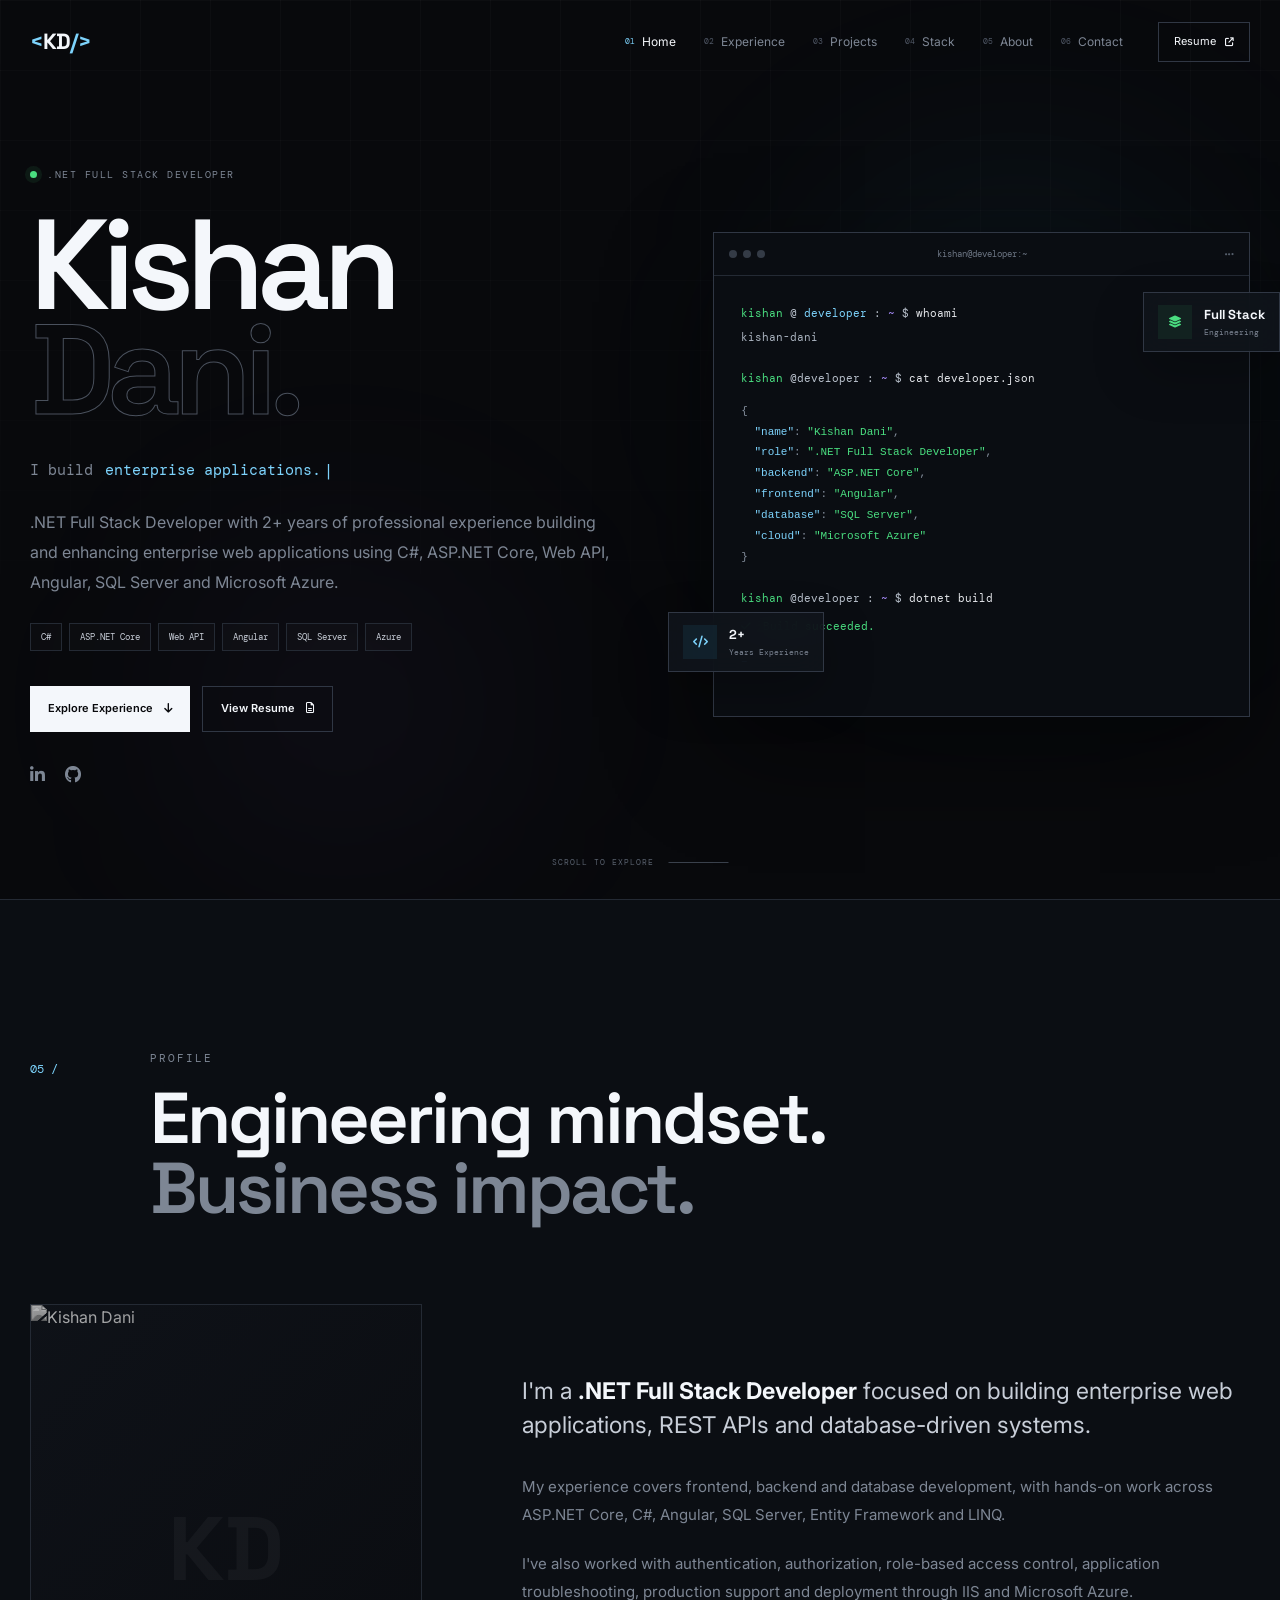
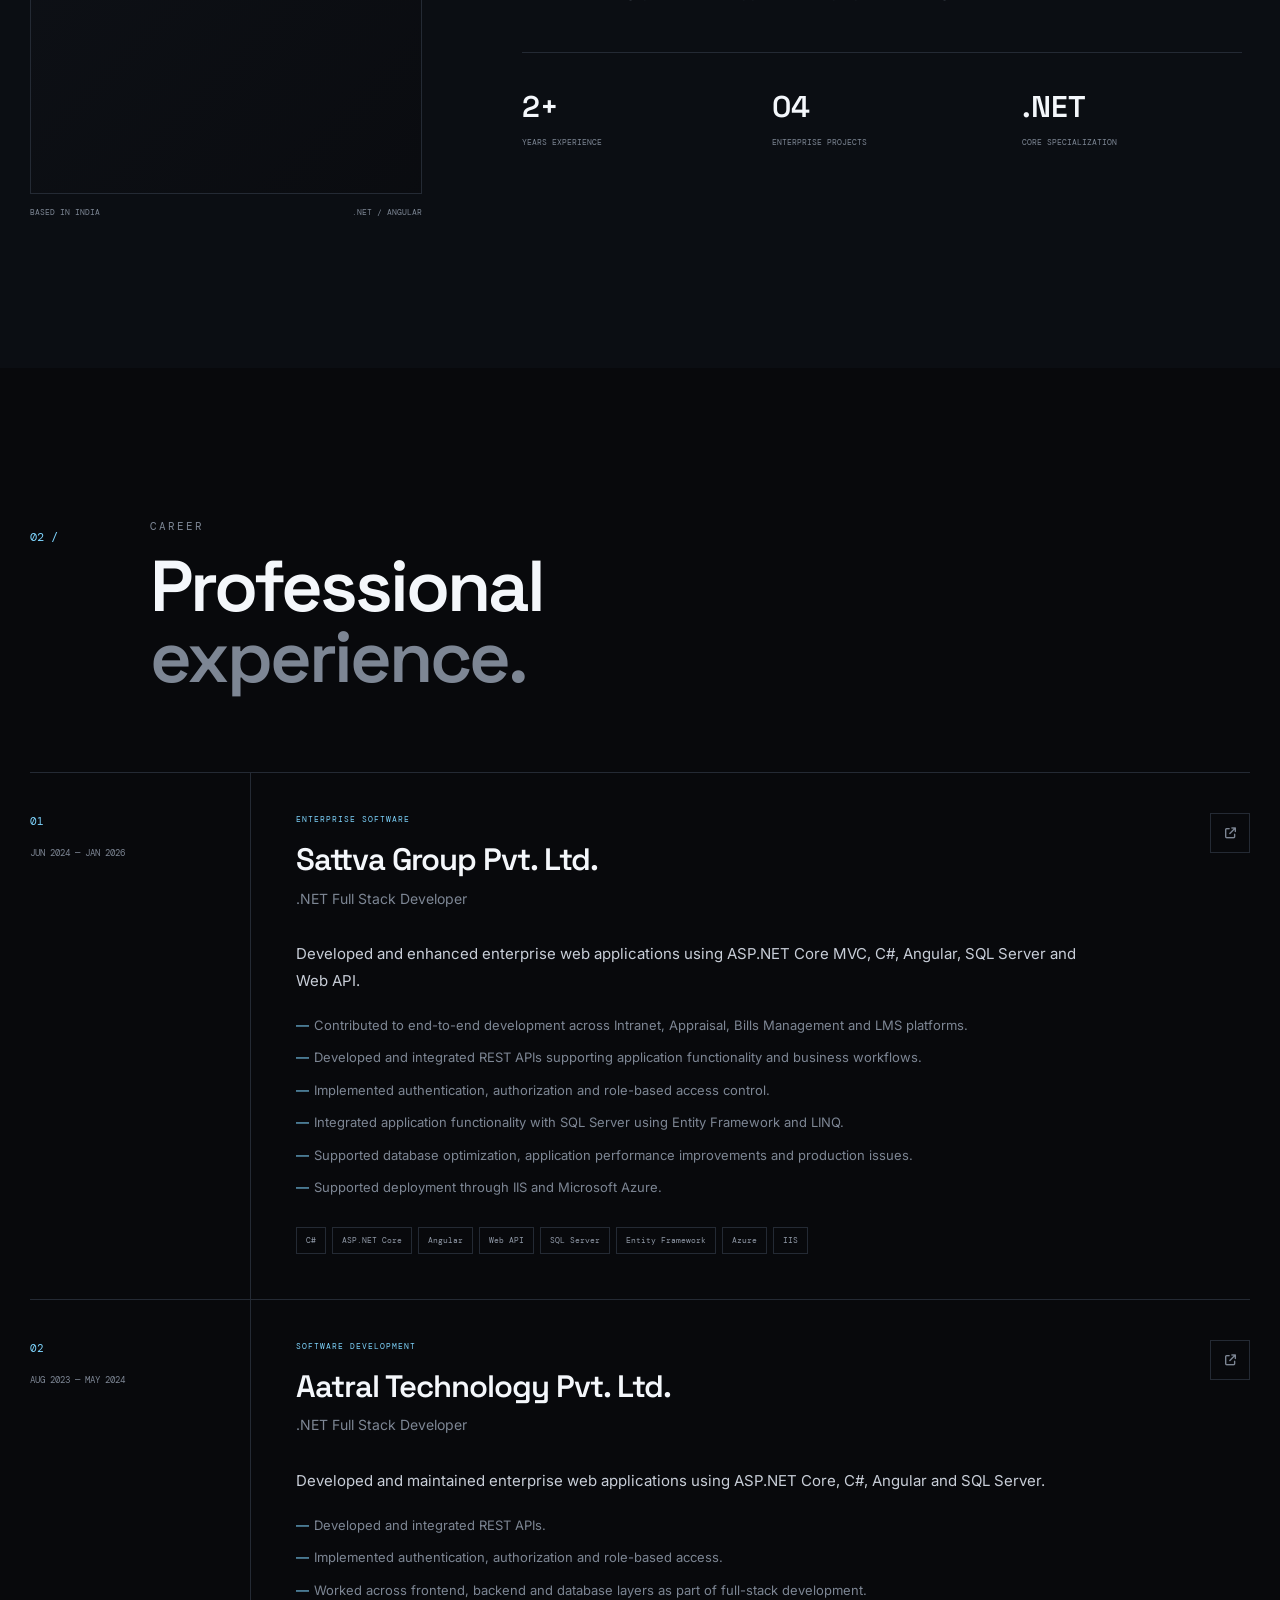
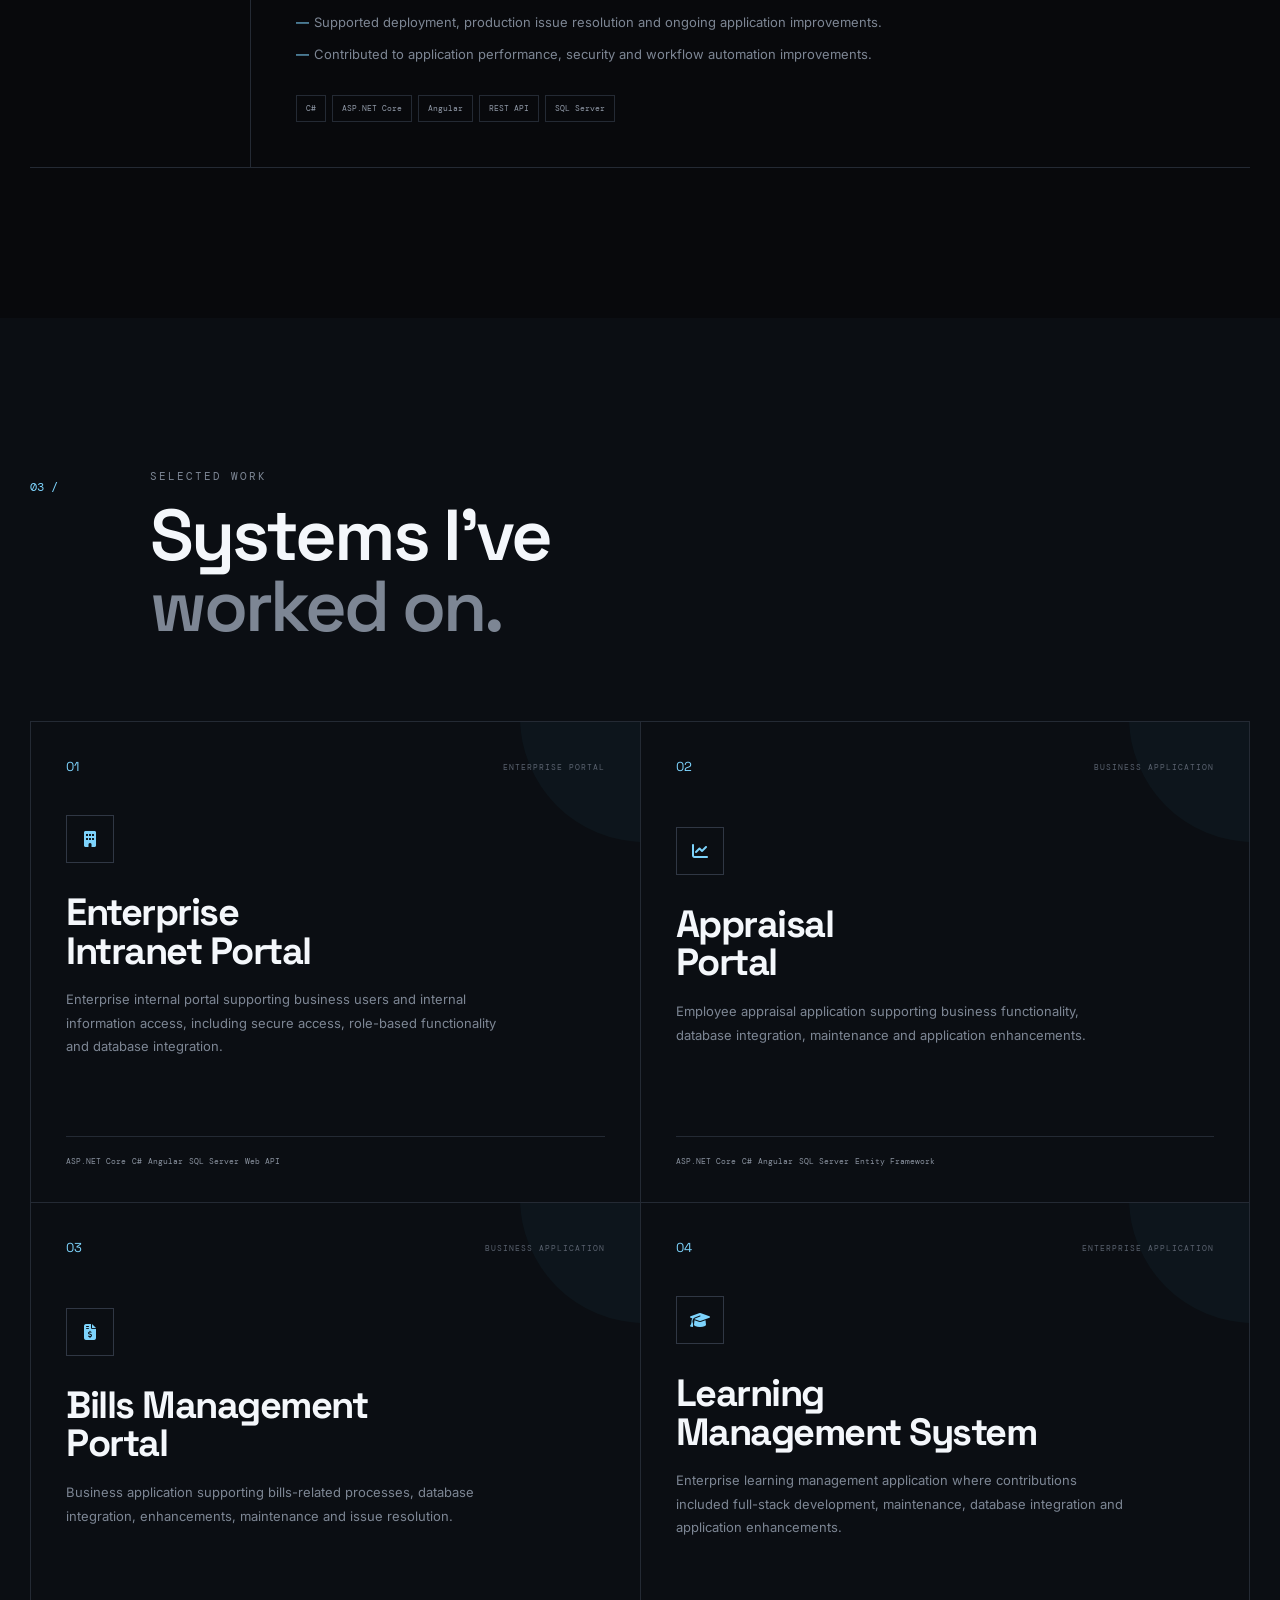
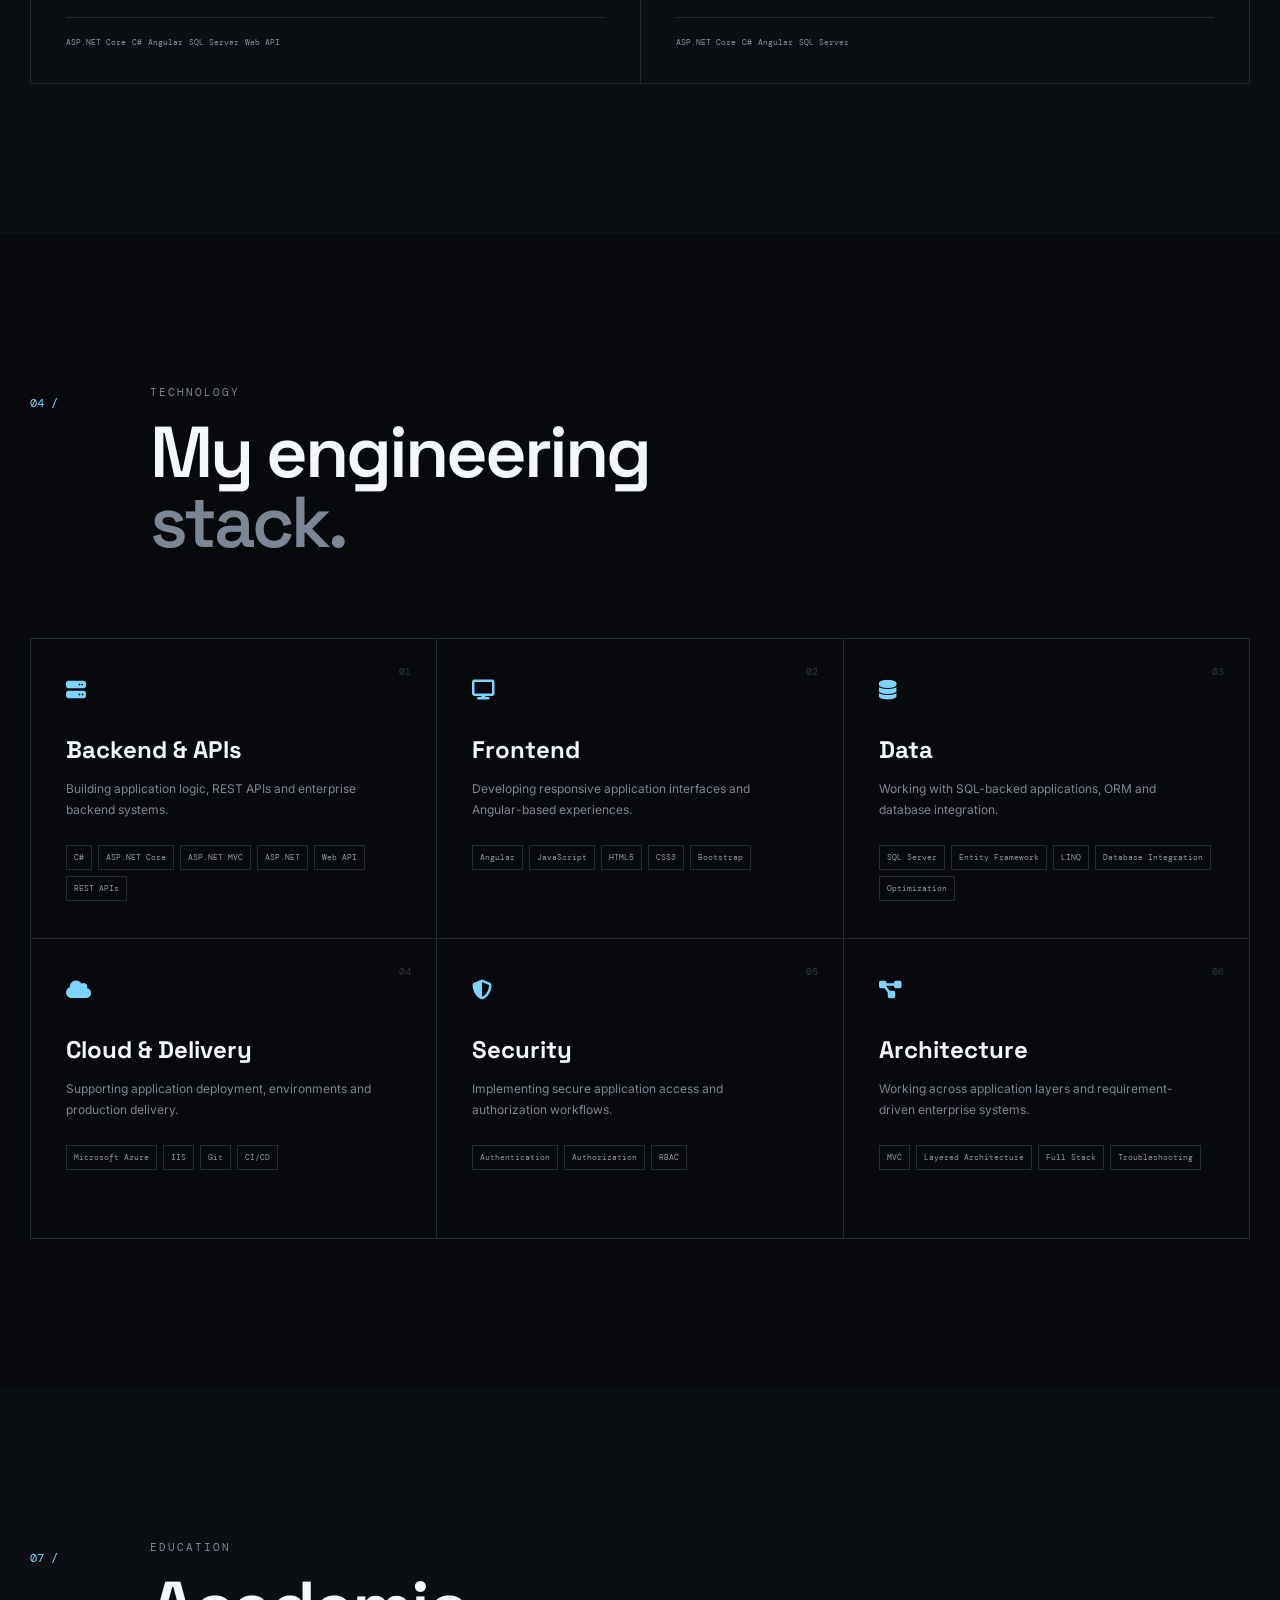
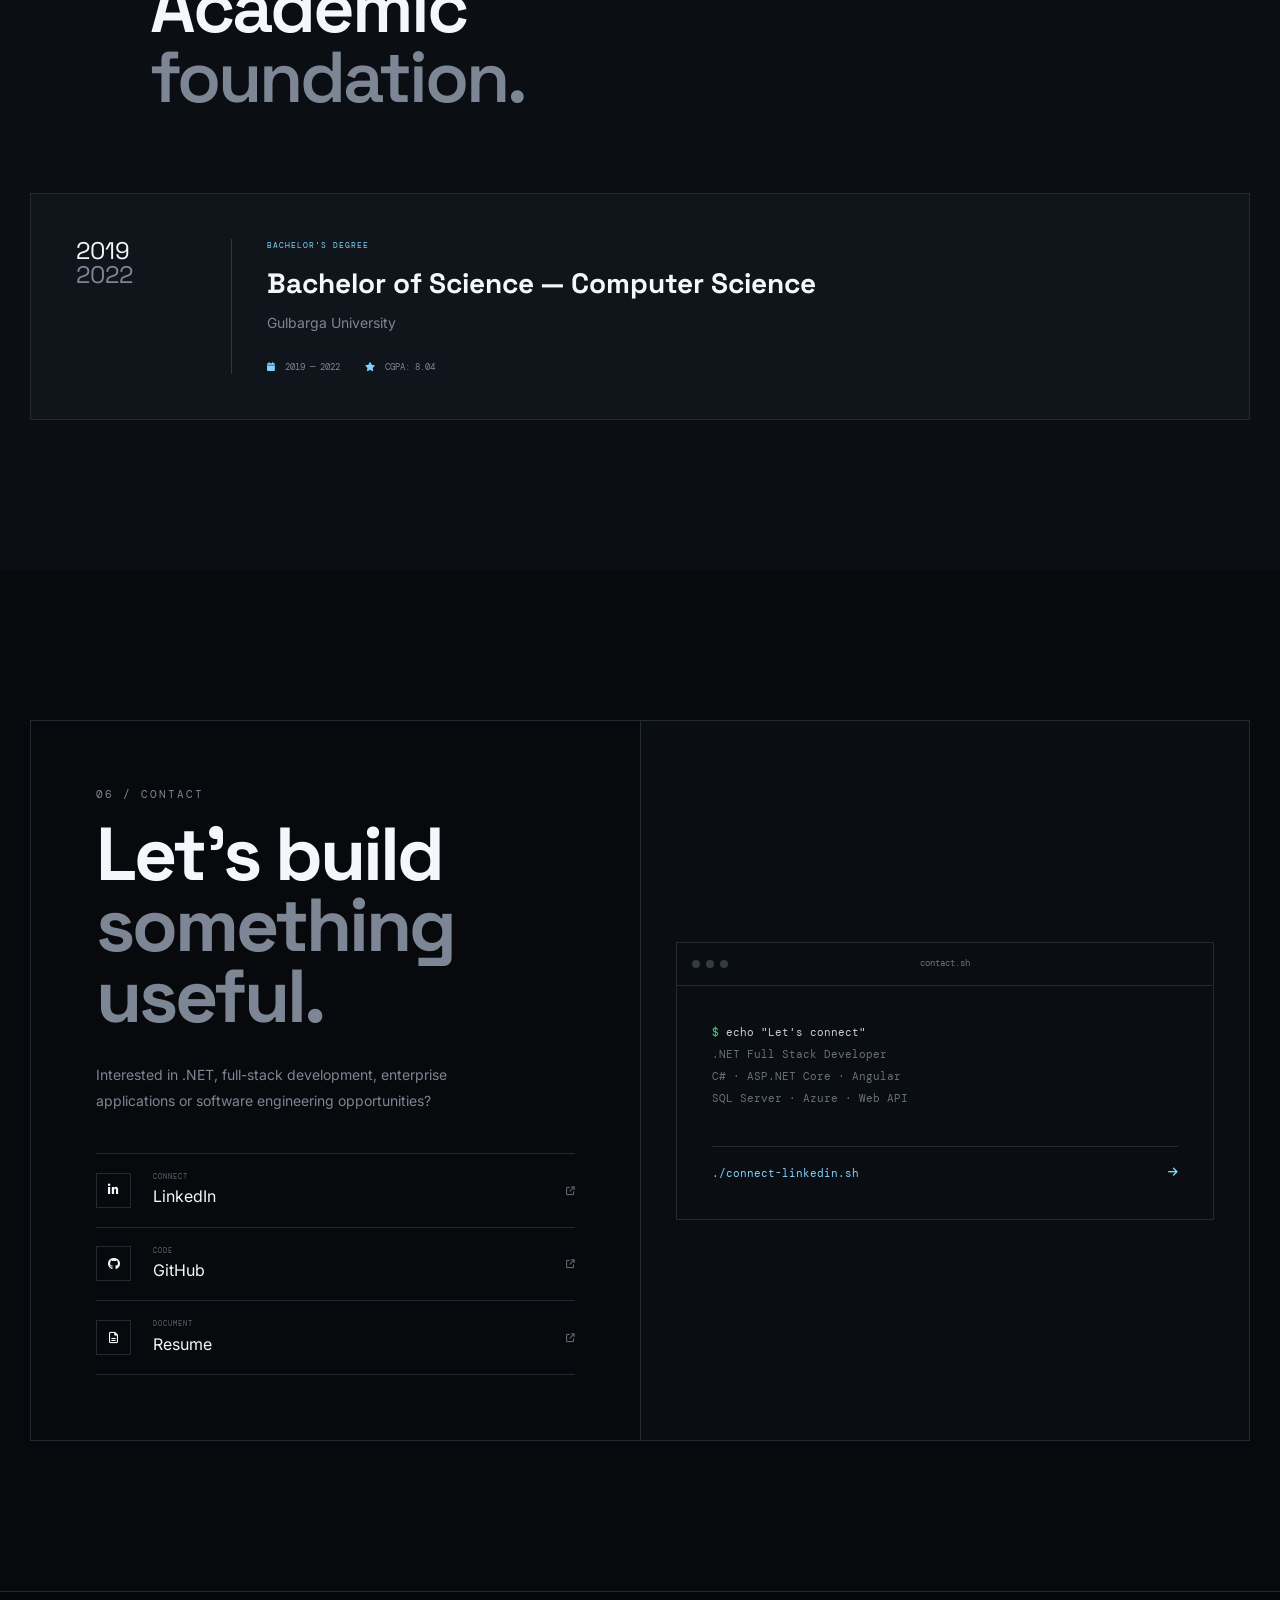
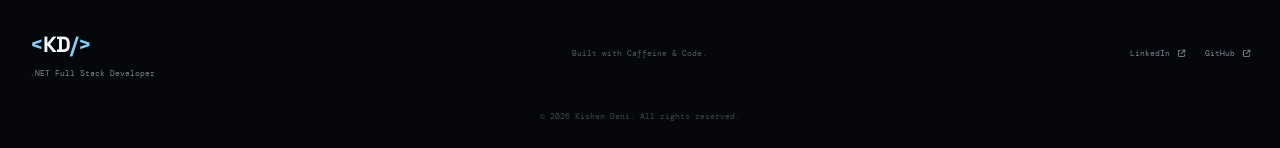
==== commit 5f282065: "Update Code" ====
--- a/index.html
+++ b/index.html
@@ -1,394 +1,621 @@
 <!DOCTYPE html>
 <html lang="en">
-
 <head>
     <meta charset="UTF-8">
-    <meta name="viewport" content="width=device-width, initial-scale=1.0">
-
-    <title>Kishan Dani | .NET Full Stack Developer</title>
+
+    <meta name="viewport"
+          content="width=device-width, initial-scale=1.0">
 
     <meta name="description"
-        content="Kishan Dani - .NET Full Stack Developer specializing in C#, ASP.NET Core, Angular, Web API and SQL Server.">
-
-    <link rel="stylesheet" href="css/style.css">
+          content="Kishan Dani — .NET Full Stack Developer specializing in C#, ASP.NET Core, Web API, Angular, SQL Server and Microsoft Azure.">
+
+    <meta name="author" content="Kishan Dani">
+
+    <title>Kishan Dani — .NET Full Stack Developer</title>
+
+    <!-- Fonts -->
+    <link rel="preconnect" href="https://fonts.googleapis.com">
+    <link rel="preconnect" href="https://fonts.gstatic.com" crossorigin>
+
+    <link href="https://fonts.googleapis.com/css2?family=DM+Mono:wght@300;400;500&family=Inter:wght@400;500;600;700;800&family=Space+Grotesk:wght@400;500;600;700&display=swap"
+          rel="stylesheet">
 
     <!-- Font Awesome -->
     <link rel="stylesheet"
-        href="https://cdnjs.cloudflare.com/ajax/libs/font-awesome/6.5.2/css/all.min.css">
-
-    <!-- Google Fonts -->
-    <link
-        href="https://fonts.googleapis.com/css2?family=Inter:wght@400;500;600;700;800&family=Space+Grotesk:wght@400;500;600;700&display=swap"
-        rel="stylesheet">
-
-    <!-- jQuery -->
-    <script src="https://code.jquery.com/jquery-3.7.1.min.js"></script>
-
-    <!-- Typed.js -->
-    <script src="https://cdnjs.cloudflare.com/ajax/libs/typed.js/2.1.0/typed.umd.js"></script>
-
-    <!-- Owl Carousel -->
-    <link rel="stylesheet"
-        href="https://cdnjs.cloudflare.com/ajax/libs/OwlCarousel2/2.3.4/assets/owl.carousel.min.css">
-
-    <script
-        src="https://cdnjs.cloudflare.com/ajax/libs/OwlCarousel2/2.3.4/owl.carousel.min.js">
-    </script>
+          href="https://cdnjs.cloudflare.com/ajax/libs/font-awesome/6.5.2/css/all.min.css">
+
+    <!-- CSS -->
+    <link rel="stylesheet" href="./css/style.css">
 </head>
 
 <body>
 
-    <!-- Scroll Up -->
-    <div class="scroll-up-btn">
-        <i class="fas fa-arrow-up"></i>
+<!-- =====================================================
+     PRELOADER
+===================================================== -->
+
+<div class="preloader">
+    <div class="loader-content">
+        <div class="loader-mark">KD</div>
+        <div class="loader-line">
+            <span></span>
+        </div>
+        <p>INITIALIZING PORTFOLIO...</p>
     </div>
-
-    <!-- Navbar -->
-    <nav class="navbar">
-        <div class="max-width">
-
-            <div class="logo">
-                <a href="#home">K<span>D.</span></a>
-            </div>
-
-            <ul class="menu">
-                <li>
-                    <a href="#home">Home</a>
-                </li>
-                <li>
-                    <a href="#about">About</a>
-                </li>
-                <li>
-                    <a href="#experience">Experience</a>
-                </li>
-                <li>
-                    <a href="#skills">Skills</a>
-                </li>
-                <li>
-                    <a href="#projects">Projects</a>
-                </li>
-                <li>
-                    <a href="#contact">Contact</a>
-                </li>
-
-                <li>
-                    <a href="https://github.com/kishandani"
-                        target="_blank">
-                        <i class="fab fa-github"></i>
-                    </a>
-                </li>
-
-                <li>
-                    <a href="https://www.linkedin.com/in/kishandani/"
-                        target="_blank">
-                        <i class="fab fa-linkedin"></i>
-                    </a>
-                </li>
-            </ul>
-
-            <div class="menu-btn">
-                <i class="fas fa-bars"></i>
-            </div>
-
-        </div>
-    </nav>
-
-
-    <!-- ================= HERO ================= -->
-
-    <section class="home" id="home">
-
-        <div class="home-bg"></div>
-
-        <div class="max-width">
-
-            <div class="home-content">
-
-                <div class="hero-badge">
-                    <span></span>
-                    Available for opportunities
-                </div>
-
-                <div class="text-1">
-                    Hello, I'm
-                </div>
-
-                <div class="text-2">
-                    Kishan Dani
-                </div>
-
-                <div class="text-3">
-                    I'm a <span class="typing"></span>
-                </div>
-
-                <p class="hero-description">
-                    I build scalable enterprise web applications using
-                    .NET, Angular, REST APIs and SQL Server.
+</div>
+
+
+<!-- =====================================================
+     NAVIGATION
+===================================================== -->
+
+<header class="navbar">
+
+    <div class="container nav-container">
+
+        <a href="#home" class="brand">
+            <span class="brand-symbol">&lt;</span>KD<span class="brand-symbol">/&gt;</span>
+        </a>
+
+        <nav class="nav-menu">
+
+            <a href="#home" class="nav-link active">
+                <span>01</span>
+                Home
+            </a>
+
+            <a href="#experience" class="nav-link">
+                <span>02</span>
+                Experience
+            </a>
+
+            <a href="#projects" class="nav-link">
+                <span>03</span>
+                Projects
+            </a>
+
+            <a href="#stack" class="nav-link">
+                <span>04</span>
+                Stack
+            </a>
+
+            <a href="#about" class="nav-link">
+                <span>05</span>
+                About
+            </a>
+
+            <a href="#contact" class="nav-link">
+                <span>06</span>
+                Contact
+            </a>
+
+        </nav>
+
+        <a href="./images/Kishan Dani.pdf"
+           target="_blank"
+           class="nav-resume">
+
+            Resume
+            <i class="fa-solid fa-arrow-up-right-from-square"></i>
+
+        </a>
+
+        <button class="menu-toggle"
+                aria-label="Open navigation menu">
+
+            <span></span>
+            <span></span>
+
+        </button>
+
+    </div>
+
+</header>
+
+
+<!-- =====================================================
+     HERO
+===================================================== -->
+
+<main>
+
+<section class="hero" id="home">
+
+    <div class="hero-grid"></div>
+
+    <div class="hero-glow hero-glow-one"></div>
+    <div class="hero-glow hero-glow-two"></div>
+
+    <div class="container hero-container">
+
+        <div class="hero-content">
+
+            <div class="eyebrow">
+                <span class="status-dot"></span>
+                .NET FULL STACK DEVELOPER
+            </div>
+
+            <h1 class="hero-title">
+
+                Kishan
+                <span>Dani.</span>
+
+            </h1>
+
+            <div class="hero-role">
+
+                <span class="role-prefix">I build</span>
+
+                <span class="typing-text">
+                    enterprise applications.
+                </span>
+
+            </div>
+
+            <p class="hero-description">
+
+                .NET Full Stack Developer with 2+ years of professional
+                experience building and enhancing enterprise web applications
+                using C#, ASP.NET Core, Web API, Angular, SQL Server and
+                Microsoft Azure.
+
+            </p>
+
+            <div class="hero-tech">
+
+                <span>C#</span>
+                <span>ASP.NET Core</span>
+                <span>Web API</span>
+                <span>Angular</span>
+                <span>SQL Server</span>
+                <span>Azure</span>
+
+            </div>
+
+            <div class="hero-actions">
+
+                <a href="#experience"
+                   class="btn btn-primary">
+
+                    Explore Experience
+
+                    <i class="fa-solid fa-arrow-down"></i>
+
+                </a>
+
+                <a href="./images/Kishan Dani.pdf"
+                   target="_blank"
+                   class="btn btn-secondary">
+
+                    View Resume
+
+                    <i class="fa-regular fa-file-lines"></i>
+
+                </a>
+
+            </div>
+
+            <div class="social-links">
+
+                <a href="https://www.linkedin.com/in/kishandani/"
+                   target="_blank"
+                   rel="noopener noreferrer"
+                   aria-label="LinkedIn">
+
+                    <i class="fa-brands fa-linkedin-in"></i>
+
+                </a>
+
+                <a href="https://github.com/kishandani/my-portfolio"
+                   target="_blank"
+                   rel="noopener noreferrer"
+                   aria-label="GitHub">
+
+                    <i class="fa-brands fa-github"></i>
+
+                </a>
+
+            </div>
+
+        </div>
+
+
+        <!-- TERMINAL -->
+
+        <div class="terminal-wrapper">
+
+            <div class="terminal-window">
+
+                <div class="terminal-top">
+
+                    <div class="terminal-controls">
+                        <span></span>
+                        <span></span>
+                        <span></span>
+                    </div>
+
+                    <div class="terminal-title">
+                        kishan@developer:~
+                    </div>
+
+                    <div class="terminal-menu">
+                        <i class="fa-solid fa-ellipsis"></i>
+                    </div>
+
+                </div>
+
+                <div class="terminal-body">
+
+                    <div class="terminal-line">
+                        <span class="terminal-green">kishan</span>
+                        <span class="terminal-white">@</span>
+                        <span class="terminal-blue">developer</span>
+                        <span class="terminal-white">:</span>
+                        <span class="terminal-purple">~</span>
+                        <span class="terminal-white">$</span>
+                        <span class="terminal-command"> whoami</span>
+                    </div>
+
+                    <div class="terminal-output">
+                        kishan-dani
+                    </div>
+
+                    <div class="terminal-line terminal-space">
+                        <span class="terminal-green">kishan</span>
+                        <span class="terminal-white">@developer</span>
+                        <span class="terminal-white">:</span>
+                        <span class="terminal-purple">~</span>
+                        <span class="terminal-white">$</span>
+                        <span class="terminal-command"> cat developer.json</span>
+                    </div>
+
+<pre class="code-block"><span class="code-brace">{</span>
+  <span class="code-key">"name"</span><span class="code-brace">:</span> <span class="code-string">"Kishan Dani"</span><span class="code-brace">,</span>
+  <span class="code-key">"role"</span><span class="code-brace">:</span> <span class="code-string">".NET Full Stack Developer"</span><span class="code-brace">,</span>
+  <span class="code-key">"backend"</span><span class="code-brace">:</span> <span class="code-string">"ASP.NET Core"</span><span class="code-brace">,</span>
+  <span class="code-key">"frontend"</span><span class="code-brace">:</span> <span class="code-string">"Angular"</span><span class="code-brace">,</span>
+  <span class="code-key">"database"</span><span class="code-brace">:</span> <span class="code-string">"SQL Server"</span><span class="code-brace">,</span>
+  <span class="code-key">"cloud"</span><span class="code-brace">:</span> <span class="code-string">"Microsoft Azure"</span>
+<span class="code-brace">}</span></pre>
+
+                    <div class="terminal-line terminal-space">
+                        <span class="terminal-green">kishan</span>
+                        <span class="terminal-white">@developer</span>
+                        <span class="terminal-white">:</span>
+                        <span class="terminal-purple">~</span>
+                        <span class="terminal-white">$</span>
+                        <span class="terminal-command"> dotnet build</span>
+                    </div>
+
+                    <div class="terminal-success">
+                        <i class="fa-solid fa-check"></i>
+                        Build succeeded.
+                    </div>
+
+                    <div class="terminal-cursor">
+                        <span>_</span>
+                    </div>
+
+                </div>
+
+            </div>
+
+
+            <div class="floating-card floating-card-one">
+
+                <div class="floating-icon">
+                    <i class="fa-solid fa-code"></i>
+                </div>
+
+                <div>
+                    <strong>2+</strong>
+                    <span>Years Experience</span>
+                </div>
+
+            </div>
+
+
+            <div class="floating-card floating-card-two">
+
+                <div class="floating-icon green">
+                    <i class="fa-solid fa-layer-group"></i>
+                </div>
+
+                <div>
+                    <strong>Full Stack</strong>
+                    <span>Engineering</span>
+                </div>
+
+            </div>
+
+        </div>
+
+    </div>
+
+    <div class="scroll-indicator">
+
+        <span>SCROLL TO EXPLORE</span>
+
+        <div class="scroll-line"></div>
+
+    </div>
+
+</section>
+
+
+<!-- =====================================================
+     ABOUT / PROFILE
+===================================================== -->
+
+<section class="about section" id="about">
+
+    <div class="container">
+
+        <div class="section-heading">
+
+            <div class="section-number">05 /</div>
+
+            <div>
+                <p class="section-label">PROFILE</p>
+                <h2>Engineering mindset.<br><span>Business impact.</span></h2>
+            </div>
+
+        </div>
+
+
+        <div class="about-grid">
+
+            <div class="about-intro">
+
+                <div class="about-photo">
+
+                    <img src="./images/mypic.jpeg"
+                         alt="Kishan Dani"
+                         loading="lazy">
+
+                    <div class="photo-overlay">
+                        <span>KD</span>
+                    </div>
+
+                </div>
+
+                <div class="about-caption">
+                    <span>BASED IN INDIA</span>
+                    <span>.NET / ANGULAR</span>
+                </div>
+
+            </div>
+
+
+            <div class="about-content">
+
+                <p class="lead-text">
+
+                    I'm a <strong>.NET Full Stack Developer</strong>
+                    focused on building enterprise web applications,
+                    REST APIs and database-driven systems.
+
                 </p>
 
-                <div class="hero-buttons">
-
-                    <a href="#projects" class="primary-btn">
-                        View Projects
-                        <i class="fas fa-arrow-right"></i>
-                    </a>
-
-                    <a href="./resume.pdf"
-                        class="secondary-btn"
-                        target="_blank">
-                        Download Resume
-                        <i class="fas fa-download"></i>
-                    </a>
-
-                </div>
-
-                <div class="hero-socials">
-
-                    <a href="https://github.com/kishandani"
-                        target="_blank">
-                        <i class="fab fa-github"></i>
-                    </a>
-
-                    <a href="https://www.linkedin.com/in/kishandani/"
-                        target="_blank">
-                        <i class="fab fa-linkedin"></i>
-                    </a>
-
-                    <a href="mailto:YOUR_EMAIL@gmail.com">
-                        <i class="fas fa-envelope"></i>
-                    </a>
-
-                </div>
-
-            </div>
-
-        </div>
-
-    </section>
-
-
-    <!-- ================= ABOUT ================= -->
-
-    <section class="about" id="about">
-
-        <div class="max-width">
-
-            <div class="section-label">
-                ABOUT ME
-            </div>
-
-            <h2 class="title">
-                Turning ideas into
-                <span>digital solutions.</span>
-            </h2>
-
-            <div class="about-content">
-
-                <div class="column left">
-
-                    <div class="profile-card">
-
-                        <div class="profile-image">
-                            <img src="./images/mypic.jpeg"
-                                alt="Kishan Dani">
-                        </div>
-
-                        <div class="profile-info">
-
-                            <h3>Kishan Dani</h3>
-
-                            <p>
+                <p>
+
+                    My experience covers frontend, backend and database
+                    development, with hands-on work across ASP.NET Core,
+                    C#, Angular, SQL Server, Entity Framework and LINQ.
+
+                </p>
+
+                <p>
+
+                    I've also worked with authentication, authorization,
+                    role-based access control, application troubleshooting,
+                    production support and deployment through IIS and
+                    Microsoft Azure.
+
+                </p>
+
+                <div class="about-facts">
+
+                    <div class="fact">
+
+                        <span class="fact-number">2+</span>
+                        <span class="fact-label">YEARS EXPERIENCE</span>
+
+                    </div>
+
+                    <div class="fact">
+
+                        <span class="fact-number">04</span>
+                        <span class="fact-label">ENTERPRISE PROJECTS</span>
+
+                    </div>
+
+                    <div class="fact">
+
+                        <span class="fact-number">.NET</span>
+                        <span class="fact-label">CORE SPECIALIZATION</span>
+
+                    </div>
+
+                </div>
+
+            </div>
+
+        </div>
+
+    </div>
+
+</section>
+
+
+<!-- =====================================================
+     EXPERIENCE
+===================================================== -->
+
+<section class="experience section" id="experience">
+
+    <div class="container">
+
+        <div class="section-heading">
+
+            <div class="section-number">02 /</div>
+
+            <div>
+                <p class="section-label">CAREER</p>
+                <h2>Professional<br><span>experience.</span></h2>
+            </div>
+
+        </div>
+
+
+        <div class="experience-list">
+
+
+            <!-- EXPERIENCE 01 -->
+
+            <article class="experience-item reveal">
+
+                <div class="experience-meta">
+
+                    <span class="experience-index">01</span>
+
+                    <span class="experience-date">
+                        JUN 2024 — JAN 2026
+                    </span>
+
+                </div>
+
+                <div class="experience-main">
+
+                    <div class="experience-header">
+
+                        <div>
+
+                            <p class="company-type">
+                                ENTERPRISE SOFTWARE
+                            </p>
+
+                            <h3>Sattva Group Pvt. Ltd.</h3>
+
+                            <p class="job-title">
                                 .NET Full Stack Developer
                             </p>
 
-                            <div class="profile-line"></div>
-
-                            <span>
-                                C# • ASP.NET Core • Angular
-                            </span>
-
                         </div>
 
-                    </div>
-
-                </div>
-
-                <div class="column right">
-
-                    <div class="about-heading">
-                        .NET Full Stack Developer
-                    </div>
-
-                    <p>
-                        I am a .NET Full Stack Developer with 2+ years
-                        of professional experience building, maintaining
-                        and enhancing enterprise web applications.
-                    </p>
-
-                    <p>
-                        My experience covers frontend, backend, REST APIs,
-                        database integration, authentication,
-                        authorization, role-based access,
-                        deployment and production support.
-                    </p>
-
-                    <div class="about-stats">
+                        <div class="experience-arrow">
+                            <i class="fa-solid fa-arrow-up-right-from-square"></i>
+                        </div>
+
+                    </div>
+
+                    <div class="experience-body">
+
+                        <p>
+                            Developed and enhanced enterprise web applications
+                            using ASP.NET Core MVC, C#, Angular, SQL Server
+                            and Web API.
+                        </p>
+
+                        <ul>
+
+                            <li>
+                                Contributed to end-to-end development across
+                                Intranet, Appraisal, Bills Management and LMS
+                                platforms.
+                            </li>
+
+                            <li>
+                                Developed and integrated REST APIs supporting
+                                application functionality and business workflows.
+                            </li>
+
+                            <li>
+                                Implemented authentication, authorization and
+                                role-based access control.
+                            </li>
+
+                            <li>
+                                Integrated application functionality with
+                                SQL Server using Entity Framework and LINQ.
+                            </li>
+
+                            <li>
+                                Supported database optimization, application
+                                performance improvements and production issues.
+                            </li>
+
+                            <li>
+                                Supported deployment through IIS and
+                                Microsoft Azure.
+                            </li>
+
+                        </ul>
+
+                    </div>
+
+                    <div class="technology-row">
+
+                        <span>C#</span>
+                        <span>ASP.NET Core</span>
+                        <span>Angular</span>
+                        <span>Web API</span>
+                        <span>SQL Server</span>
+                        <span>Entity Framework</span>
+                        <span>Azure</span>
+                        <span>IIS</span>
+
+                    </div>
+
+                </div>
+
+            </article>
+
+
+            <!-- EXPERIENCE 02 -->
+
+            <article class="experience-item reveal">
+
+                <div class="experience-meta">
+
+                    <span class="experience-index">02</span>
+
+                    <span class="experience-date">
+                        AUG 2023 — MAY 2024
+                    </span>
+
+                </div>
+
+                <div class="experience-main">
+
+                    <div class="experience-header">
 
                         <div>
-                            <strong>2+</strong>
-                            <span>Years Experience</span>
+
+                            <p class="company-type">
+                                SOFTWARE DEVELOPMENT
+                            </p>
+
+                            <h3>Aatral Technology Pvt. Ltd.</h3>
+
+                            <p class="job-title">
+                                .NET Full Stack Developer
+                            </p>
+
                         </div>
 
-                        <div>
-                            <strong>4</strong>
-                            <span>Enterprise Projects</span>
+                        <div class="experience-arrow">
+                            <i class="fa-solid fa-arrow-up-right-from-square"></i>
                         </div>
 
-                        <div>
-                            <strong>.NET</strong>
-                            <span>Full Stack</span>
-                        </div>
-
-                    </div>
-
-                    <a href="./resume.pdf"
-                        class="primary-btn"
-                        target="_blank">
-                        View Resume
-                        <i class="fas fa-file-pdf"></i>
-                    </a>
-
-                </div>
-
-            </div>
-
-        </div>
-
-    </section>
-
-
-    <!-- ================= EXPERIENCE ================= -->
-
-    <section class="experience" id="experience">
-
-        <div class="max-width">
-
-            <div class="section-label">
-                EXPERIENCE
-            </div>
-
-            <h2 class="title">
-                My professional <span>journey.</span>
-            </h2>
-
-            <div class="timeline">
-
-                <!-- Sattva -->
-
-                <div class="timeline-item">
-
-                    <div class="timeline-dot"></div>
-
-                    <div class="experience-card">
-
-                        <div class="experience-top">
-
-                            <div>
-                                <h3>
-                                    .NET Full Stack Developer
-                                </h3>
-
-                                <h4>
-                                    Sattva Group Pvt. Ltd.
-                                </h4>
-                            </div>
-
-                            <span class="experience-date">
-                                June 2024 – January 2026
-                            </span>
-
-                        </div>
-
-                        <p>
-                            Developed and enhanced enterprise web
-                            applications using ASP.NET Core MVC,
-                            C#, Angular, SQL Server and Web API.
-                        </p>
-
-                        <ul>
-                            <li>
-                                Developed REST APIs supporting
-                                application functionality and
-                                business workflows.
-                            </li>
-
-                            <li>
-                                Implemented authentication,
-                                authorization and role-based access.
-                            </li>
-
-                            <li>
-                                Integrated applications with SQL Server
-                                using Entity Framework and LINQ.
-                            </li>
-
-                            <li>
-                                Supported IIS and Azure deployment
-                                and production issues.
-                            </li>
-
-                            <li>
-                                Worked across frontend, backend and
-                                database layers.
-                            </li>
-                        </ul>
-
-                        <div class="experience-tags">
-
-                            <span>C#</span>
-                            <span>ASP.NET Core</span>
-                            <span>Angular</span>
-                            <span>SQL Server</span>
-                            <span>Web API</span>
-                            <span>Azure</span>
-
-                        </div>
-
-                    </div>
-
-                </div>
-
-
-                <!-- Aatral -->
-
-                <div class="timeline-item">
-
-                    <div class="timeline-dot"></div>
-
-                    <div class="experience-card">
-
-                        <div class="experience-top">
-
-                            <div>
-                                <h3>
-                                    .NET Full Stack Developer
-                                </h3>
-
-                                <h4>
-                                    Aatral Technology Pvt. Ltd.
-                                </h4>
-                            </div>
-
-                            <span class="experience-date">
-                                August 2023 – May 2024
-                            </span>
-
-                        </div>
+                    </div>
+
+                    <div class="experience-body">
 
                         <p>
                             Developed and maintained enterprise web
-                            applications using ASP.NET Core, C#,
-                            Angular and SQL Server.
+                            applications using ASP.NET Core, C#, Angular
+                            and SQL Server.
                         </p>
 
                         <ul>
@@ -398,236 +625,189 @@
                             </li>
 
                             <li>
-                                Implemented authentication,
-                                authorization and role-based access.
+                                Implemented authentication, authorization
+                                and role-based access.
                             </li>
 
                             <li>
-                                Worked across frontend, backend and
-                                database layers.
+                                Worked across frontend, backend and database
+                                layers as part of full-stack development.
                             </li>
 
                             <li>
-                                Supported deployment and production
-                                issue resolution.
+                                Supported deployment, production issue
+                                resolution and ongoing application improvements.
                             </li>
 
+                            <li>
+                                Contributed to application performance,
+                                security and workflow automation improvements.
+                            </li>
+
                         </ul>
 
-                        <div class="experience-tags">
-
-                            <span>C#</span>
-                            <span>ASP.NET Core</span>
-                            <span>Angular</span>
-                            <span>SQL Server</span>
-                            <span>REST API</span>
-
-                        </div>
-
-                    </div>
-
-                </div>
-
-            </div>
-
-        </div>
-
-    </section>
-
-
-    <!-- ================= SKILLS ================= -->
-
-    <section class="skills" id="skills">
-
-        <div class="max-width">
-
-            <div class="section-label">
-                TECHNICAL SKILLS
-            </div>
-
-            <h2 class="title">
-                Technologies I <span>work with.</span>
-            </h2>
-
-            <div class="skills-grid">
-
-                <div class="skill-card">
-                    <i class="fas fa-code"></i>
-                    <h3>Languages</h3>
-
-                    <div class="skill-tags">
+                    </div>
+
+                    <div class="technology-row">
+
                         <span>C#</span>
-                        <span>JavaScript</span>
-                        <span>HTML5</span>
-                        <span>CSS3</span>
-                    </div>
-                </div>
-
-                <div class="skill-card">
-                    <i class="fas fa-server"></i>
-                    <h3>Backend & APIs</h3>
-
-                    <div class="skill-tags">
                         <span>ASP.NET Core</span>
-                        <span>ASP.NET MVC</span>
-                        <span>Web API</span>
-                        <span>REST APIs</span>
-                    </div>
-                </div>
-
-                <div class="skill-card">
-                    <i class="fab fa-angular"></i>
-                    <h3>Frontend</h3>
-
-                    <div class="skill-tags">
                         <span>Angular</span>
-                        <span>Bootstrap</span>
-                        <span>JavaScript</span>
-                        <span>HTML5</span>
-                        <span>CSS3</span>
-                    </div>
-                </div>
-
-                <div class="skill-card">
-                    <i class="fas fa-database"></i>
-                    <h3>Database</h3>
-
-                    <div class="skill-tags">
+                        <span>REST API</span>
                         <span>SQL Server</span>
-                        <span>Entity Framework</span>
-                        <span>LINQ</span>
-                        <span>Database Optimization</span>
-                    </div>
-                </div>
-
-                <div class="skill-card">
-                    <i class="fas fa-shield-alt"></i>
-                    <h3>Security</h3>
-
-                    <div class="skill-tags">
-                        <span>Authentication</span>
-                        <span>Authorization</span>
-                        <span>RBAC</span>
-                    </div>
-                </div>
-
-                <div class="skill-card">
-                    <i class="fab fa-microsoft"></i>
-                    <h3>Cloud & Deployment</h3>
-
-                    <div class="skill-tags">
-                        <span>Microsoft Azure</span>
-                        <span>IIS</span>
-                        <span>Git</span>
-                        <span>CI/CD</span>
-                    </div>
-                </div>
-
-            </div>
-
-        </div>
-
-    </section>
-
-
-    <!-- ================= PROJECTS ================= -->
-
-    <section class="projects" id="projects">
-
-        <div class="max-width">
-
-            <div class="section-label">
-                PROJECTS
-            </div>
-
-            <h2 class="title">
-                Selected <span>projects.</span>
-            </h2>
-
-            <div class="project-grid">
-
-                <!-- Project 1 -->
-
-                <div class="project-card">
-
-                    <div class="project-number">
-                        01
-                    </div>
+
+                    </div>
+
+                </div>
+
+            </article>
+
+        </div>
+
+    </div>
+
+</section>
+
+
+<!-- =====================================================
+     PROJECTS
+===================================================== -->
+
+<section class="projects section" id="projects">
+
+    <div class="container">
+
+        <div class="section-heading">
+
+            <div class="section-number">03 /</div>
+
+            <div>
+                <p class="section-label">SELECTED WORK</p>
+                <h2>Systems I've<br><span>worked on.</span></h2>
+            </div>
+
+        </div>
+
+
+        <div class="projects-grid">
+
+
+            <!-- PROJECT 01 -->
+
+            <article class="project-card project-large reveal">
+
+                <div class="project-top">
+
+                    <span class="project-number">01</span>
+
+                    <span class="project-category">
+                        ENTERPRISE PORTAL
+                    </span>
+
+                </div>
+
+                <div class="project-content">
 
                     <div class="project-icon">
-                        <i class="fas fa-building"></i>
-                    </div>
-
-                    <h3>
-                        Enterprise Intranet Portal
-                    </h3>
+                        <i class="fa-solid fa-building"></i>
+                    </div>
+
+                    <h3>Enterprise<br>Intranet Portal</h3>
 
                     <p>
-                        Enterprise internal portal supporting business
-                        users and internal information access, including
-                        secure access, role-based functionality and
-                        database integration.
+                        Enterprise internal portal supporting business users
+                        and internal information access, including secure
+                        access, role-based functionality and database
+                        integration.
                     </p>
 
-                    <div class="project-tags">
+                </div>
+
+                <div class="project-footer">
+
+                    <div class="project-stack">
+
                         <span>ASP.NET Core</span>
                         <span>C#</span>
                         <span>Angular</span>
                         <span>SQL Server</span>
                         <span>Web API</span>
-                    </div>
-
-                </div>
-
-
-                <!-- Project 2 -->
-
-                <div class="project-card">
-
-                    <div class="project-number">
-                        02
-                    </div>
+
+                    </div>
+
+                </div>
+
+            </article>
+
+
+            <!-- PROJECT 02 -->
+
+            <article class="project-card reveal">
+
+                <div class="project-top">
+
+                    <span class="project-number">02</span>
+
+                    <span class="project-category">
+                        BUSINESS APPLICATION
+                    </span>
+
+                </div>
+
+                <div class="project-content">
 
                     <div class="project-icon">
-                        <i class="fas fa-chart-line"></i>
-                    </div>
-
-                    <h3>
-                        Appraisal Portal
-                    </h3>
+                        <i class="fa-solid fa-chart-line"></i>
+                    </div>
+
+                    <h3>Appraisal<br>Portal</h3>
 
                     <p>
-                        Employee appraisal application supporting
-                        business functionality, database integration,
-                        maintenance and application enhancements.
+                        Employee appraisal application supporting business
+                        functionality, database integration, maintenance
+                        and application enhancements.
                     </p>
 
-                    <div class="project-tags">
+                </div>
+
+                <div class="project-footer">
+
+                    <div class="project-stack">
+
                         <span>ASP.NET Core</span>
                         <span>C#</span>
                         <span>Angular</span>
                         <span>SQL Server</span>
                         <span>Entity Framework</span>
-                    </div>
-
-                </div>
-
-
-                <!-- Project 3 -->
-
-                <div class="project-card">
-
-                    <div class="project-number">
-                        03
-                    </div>
+
+                    </div>
+
+                </div>
+
+            </article>
+
+
+            <!-- PROJECT 03 -->
+
+            <article class="project-card reveal">
+
+                <div class="project-top">
+
+                    <span class="project-number">03</span>
+
+                    <span class="project-category">
+                        BUSINESS APPLICATION
+                    </span>
+
+                </div>
+
+                <div class="project-content">
 
                     <div class="project-icon">
-                        <i class="fas fa-file-invoice"></i>
-                    </div>
-
-                    <h3>
-                        Bills Management Portal
-                    </h3>
+                        <i class="fa-solid fa-file-invoice-dollar"></i>
+                    </div>
+
+                    <h3>Bills Management<br>Portal</h3>
 
                     <p>
                         Business application supporting bills-related
@@ -635,242 +815,565 @@
                         maintenance and issue resolution.
                     </p>
 
-                    <div class="project-tags">
+                </div>
+
+                <div class="project-footer">
+
+                    <div class="project-stack">
+
                         <span>ASP.NET Core</span>
                         <span>C#</span>
                         <span>Angular</span>
                         <span>SQL Server</span>
                         <span>Web API</span>
-                    </div>
-
-                </div>
-
-
-                <!-- Project 4 -->
-
-                <div class="project-card">
-
-                    <div class="project-number">
-                        04
-                    </div>
+
+                    </div>
+
+                </div>
+
+            </article>
+
+
+            <!-- PROJECT 04 -->
+
+            <article class="project-card project-large reveal">
+
+                <div class="project-top">
+
+                    <span class="project-number">04</span>
+
+                    <span class="project-category">
+                        ENTERPRISE APPLICATION
+                    </span>
+
+                </div>
+
+                <div class="project-content">
 
                     <div class="project-icon">
-                        <i class="fas fa-graduation-cap"></i>
-                    </div>
-
-                    <h3>
-                        LMS Portal
-                    </h3>
+                        <i class="fa-solid fa-graduation-cap"></i>
+                    </div>
+
+                    <h3>Learning<br>Management System</h3>
 
                     <p>
-                        Enterprise learning management application
-                        supporting full-stack development, maintenance,
-                        database integration and application enhancements.
+                        Enterprise learning management application where
+                        contributions included full-stack development,
+                        maintenance, database integration and application
+                        enhancements.
                     </p>
 
-                    <div class="project-tags">
+                </div>
+
+                <div class="project-footer">
+
+                    <div class="project-stack">
+
                         <span>ASP.NET Core</span>
                         <span>C#</span>
                         <span>Angular</span>
                         <span>SQL Server</span>
-                    </div>
-
-                </div>
-
-            </div>
-
-        </div>
-
-    </section>
-
-
-    <!-- ================= EDUCATION ================= -->
-
-    <section class="education">
-
-        <div class="max-width">
-
-            <div class="section-label">
-                EDUCATION
-            </div>
-
-            <h2 class="title">
-                Academic <span>background.</span>
-            </h2>
-
-            <div class="education-card">
-
-                <div class="education-icon">
-                    <i class="fas fa-graduation-cap"></i>
-                </div>
-
-                <div>
-
-                    <h3>
-                        Bachelor of Science – Computer Science
-                    </h3>
-
-                    <p>
-                        Gulbarga University
-                    </p>
+
+                    </div>
+
+                </div>
+
+            </article>
+
+        </div>
+
+    </div>
+
+</section>
+
+
+<!-- =====================================================
+     STACK
+===================================================== -->
+
+<section class="stack section" id="stack">
+
+    <div class="container">
+
+        <div class="section-heading">
+
+            <div class="section-number">04 /</div>
+
+            <div>
+                <p class="section-label">TECHNOLOGY</p>
+                <h2>My engineering<br><span>stack.</span></h2>
+            </div>
+
+        </div>
+
+
+        <div class="stack-grid">
+
+
+            <div class="stack-card reveal">
+
+                <div class="stack-number">01</div>
+
+                <div class="stack-icon">
+                    <i class="fa-solid fa-server"></i>
+                </div>
+
+                <h3>Backend & APIs</h3>
+
+                <p>
+                    Building application logic, REST APIs and
+                    enterprise backend systems.
+                </p>
+
+                <div class="stack-tags">
+
+                    <span>C#</span>
+                    <span>ASP.NET Core</span>
+                    <span>ASP.NET MVC</span>
+                    <span>ASP.NET</span>
+                    <span>Web API</span>
+                    <span>REST APIs</span>
+
+                </div>
+
+            </div>
+
+
+            <div class="stack-card reveal">
+
+                <div class="stack-number">02</div>
+
+                <div class="stack-icon">
+                    <i class="fa-solid fa-display"></i>
+                </div>
+
+                <h3>Frontend</h3>
+
+                <p>
+                    Developing responsive application interfaces
+                    and Angular-based experiences.
+                </p>
+
+                <div class="stack-tags">
+
+                    <span>Angular</span>
+                    <span>JavaScript</span>
+                    <span>HTML5</span>
+                    <span>CSS3</span>
+                    <span>Bootstrap</span>
+
+                </div>
+
+            </div>
+
+
+            <div class="stack-card reveal">
+
+                <div class="stack-number">03</div>
+
+                <div class="stack-icon">
+                    <i class="fa-solid fa-database"></i>
+                </div>
+
+                <h3>Data</h3>
+
+                <p>
+                    Working with SQL-backed applications,
+                    ORM and database integration.
+                </p>
+
+                <div class="stack-tags">
+
+                    <span>SQL Server</span>
+                    <span>Entity Framework</span>
+                    <span>LINQ</span>
+                    <span>Database Integration</span>
+                    <span>Optimization</span>
+
+                </div>
+
+            </div>
+
+
+            <div class="stack-card reveal">
+
+                <div class="stack-number">04</div>
+
+                <div class="stack-icon">
+                    <i class="fa-solid fa-cloud"></i>
+                </div>
+
+                <h3>Cloud & Delivery</h3>
+
+                <p>
+                    Supporting application deployment,
+                    environments and production delivery.
+                </p>
+
+                <div class="stack-tags">
+
+                    <span>Microsoft Azure</span>
+                    <span>IIS</span>
+                    <span>Git</span>
+                    <span>CI/CD</span>
+
+                </div>
+
+            </div>
+
+
+            <div class="stack-card reveal">
+
+                <div class="stack-number">05</div>
+
+                <div class="stack-icon">
+                    <i class="fa-solid fa-shield-halved"></i>
+                </div>
+
+                <h3>Security</h3>
+
+                <p>
+                    Implementing secure application access
+                    and authorization workflows.
+                </p>
+
+                <div class="stack-tags">
+
+                    <span>Authentication</span>
+                    <span>Authorization</span>
+                    <span>RBAC</span>
+
+                </div>
+
+            </div>
+
+
+            <div class="stack-card reveal">
+
+                <div class="stack-number">06</div>
+
+                <div class="stack-icon">
+                    <i class="fa-solid fa-diagram-project"></i>
+                </div>
+
+                <h3>Architecture</h3>
+
+                <p>
+                    Working across application layers and
+                    requirement-driven enterprise systems.
+                </p>
+
+                <div class="stack-tags">
+
+                    <span>MVC</span>
+                    <span>Layered Architecture</span>
+                    <span>Full Stack</span>
+                    <span>Troubleshooting</span>
+
+                </div>
+
+            </div>
+
+        </div>
+
+    </div>
+
+</section>
+
+
+<!-- =====================================================
+     EDUCATION
+===================================================== -->
+
+<section class="education section">
+
+    <div class="container">
+
+        <div class="section-heading">
+
+            <div class="section-number">07 /</div>
+
+            <div>
+                <p class="section-label">EDUCATION</p>
+                <h2>Academic<br><span>foundation.</span></h2>
+            </div>
+
+        </div>
+
+
+        <div class="education-card reveal">
+
+            <div class="education-year">
+                2019<br>
+                <span>2022</span>
+            </div>
+
+            <div class="education-divider"></div>
+
+            <div class="education-content">
+
+                <p class="education-label">
+                    BACHELOR'S DEGREE
+                </p>
+
+                <h3>
+                    Bachelor of Science — Computer Science
+                </h3>
+
+                <p class="university">
+                    Gulbarga University
+                </p>
+
+                <div class="education-details">
 
                     <span>
-                        2019 – 2022 &nbsp; • &nbsp; CGPA: 8.04
+                        <i class="fa-solid fa-calendar"></i>
+                        2019 — 2022
                     </span>
 
-                </div>
-
-            </div>
-
-        </div>
-
-    </section>
-
-
-    <!-- ================= CONTACT ================= -->
-
-    <section class="contact" id="contact">
-
-        <div class="max-width">
-
-            <div class="section-label">
-                CONTACT
-            </div>
-
-            <h2 class="title">
-                Let's build something <span>great.</span>
-            </h2>
-
-            <div class="contact-content">
-
-                <div class="contact-left">
-
-                    <h3>
-                        Have a project or opportunity?
-                    </h3>
-
-                    <p>
-                        I'm open to discussing .NET development
-                        opportunities, enterprise applications and
-                        interesting technical projects.
-                    </p>
-
-                    <div class="contact-info">
-
-                        <a href="mailto:YOUR_EMAIL@gmail.com">
-                            <i class="fas fa-envelope"></i>
-                            <span>YOUR_EMAIL@gmail.com</span>
+                    <span>
+                        <i class="fa-solid fa-star"></i>
+                        CGPA: 8.04
+                    </span>
+
+                </div>
+
+            </div>
+
+        </div>
+
+    </div>
+
+</section>
+
+
+<!-- =====================================================
+     CONTACT
+===================================================== -->
+
+<section class="contact section" id="contact">
+
+    <div class="container">
+
+        <div class="contact-box">
+
+            <div class="contact-left">
+
+                <p class="section-label">
+                    06 / CONTACT
+                </p>
+
+                <h2>
+                    Let's build<br>
+                    <span>something useful.</span>
+                </h2>
+
+                <p class="contact-description">
+
+                    Interested in .NET, full-stack development,
+                    enterprise applications or software engineering
+                    opportunities?
+
+                </p>
+
+                <div class="contact-links">
+
+                    <a href="https://www.linkedin.com/in/kishandani/"
+                       target="_blank"
+                       rel="noopener noreferrer">
+
+                        <span class="contact-link-icon">
+                            <i class="fa-brands fa-linkedin-in"></i>
+                        </span>
+
+                        <span>
+                            <small>CONNECT</small>
+                            LinkedIn
+                        </span>
+
+                        <i class="fa-solid fa-arrow-up-right-from-square"></i>
+
+                    </a>
+
+
+                    <a href="https://github.com/kishandani/my-portfolio"
+                       target="_blank"
+                       rel="noopener noreferrer">
+
+                        <span class="contact-link-icon">
+                            <i class="fa-brands fa-github"></i>
+                        </span>
+
+                        <span>
+                            <small>CODE</small>
+                            GitHub
+                        </span>
+
+                        <i class="fa-solid fa-arrow-up-right-from-square"></i>
+
+                    </a>
+
+
+                    <a href="./images/Kishan Dani.pdf"
+                       target="_blank">
+
+                        <span class="contact-link-icon">
+                            <i class="fa-regular fa-file-lines"></i>
+                        </span>
+
+                        <span>
+                            <small>DOCUMENT</small>
+                            Resume
+                        </span>
+
+                        <i class="fa-solid fa-arrow-up-right-from-square"></i>
+
+                    </a>
+
+                </div>
+
+            </div>
+
+
+            <div class="contact-right">
+
+                <div class="contact-terminal">
+
+                    <div class="terminal-top">
+
+                        <div class="terminal-controls">
+                            <span></span>
+                            <span></span>
+                            <span></span>
+                        </div>
+
+                        <div class="terminal-title">
+                            contact.sh
+                        </div>
+
+                    </div>
+
+                    <div class="contact-terminal-body">
+
+                        <p>
+                            <span class="terminal-green">$</span>
+                            echo "Let's connect"
+                        </p>
+
+                        <p class="terminal-muted">
+                            .NET Full Stack Developer
+                        </p>
+
+                        <p class="terminal-muted">
+                            C# · ASP.NET Core · Angular
+                        </p>
+
+                        <p class="terminal-muted">
+                            SQL Server · Azure · Web API
+                        </p>
+
+                        <br>
+
+                        <a href="https://www.linkedin.com/in/kishandani/"
+                           target="_blank"
+                           rel="noopener noreferrer"
+                           class="terminal-link">
+
+                            <span>./connect-linkedin.sh</span>
+
+                            <i class="fa-solid fa-arrow-right"></i>
+
                         </a>
 
-                        <a href="https://www.linkedin.com/in/kishandani/"
-                            target="_blank">
-                            <i class="fab fa-linkedin"></i>
-                            <span>LinkedIn</span>
-                        </a>
-
-                        <a href="https://github.com/kishandani"
-                            target="_blank">
-                            <i class="fab fa-github"></i>
-                            <span>GitHub</span>
-                        </a>
-
-                    </div>
-
-                </div>
-
-                <div class="contact-right">
-
-                    <form
-                        action="https://formsubmit.co/YOUR_EMAIL@gmail.com"
-                        method="POST">
-
-                        <input type="hidden"
-                            name="_subject"
-                            value="Portfolio Contact">
-
-                        <input type="hidden"
-                            name="_next"
-                            value="https://kishandani.github.io/my-portfolio/thanks.html">
-
-                        <div class="form-row">
-
-                            <input type="text"
-                                name="name"
-                                placeholder="Your name"
-                                required>
-
-                            <input type="email"
-                                name="email"
-                                placeholder="Your email"
-                                required>
-
-                        </div>
-
-                        <input type="text"
-                            name="subject"
-                            placeholder="Subject"
-                            required>
-
-                        <textarea
-                            name="message"
-                            placeholder="Your message..."
-                            required></textarea>
-
-                        <button type="submit">
-                            Send Message
-                            <i class="fas fa-paper-plane"></i>
-                        </button>
-
-                    </form>
-
-                </div>
-
-            </div>
-
-        </div>
-
-    </section>
-
-
-    <!-- ================= FOOTER ================= -->
-
-    <footer>
-
-        <div class="footer-content">
-
-            <div class="logo">
-                KD<span>.</span>
-            </div>
+                    </div>
+
+                </div>
+
+            </div>
+
+        </div>
+
+    </div>
+
+</section>
+
+</main>
+
+
+<!-- =====================================================
+     FOOTER
+===================================================== -->
+
+<footer>
+
+    <div class="container footer-container">
+
+        <div class="footer-brand">
+
+            <a href="#home" class="brand">
+                <span class="brand-symbol">&lt;</span>KD<span class="brand-symbol">/&gt;</span>
+            </a>
 
             <p>
                 .NET Full Stack Developer
             </p>
 
-            <div class="footer-socials">
-
-                <a href="https://github.com/kishandani"
-                    target="_blank">
-                    <i class="fab fa-github"></i>
-                </a>
-
-                <a href="https://www.linkedin.com/in/kishandani/"
-                    target="_blank">
-                    <i class="fab fa-linkedin"></i>
-                </a>
-
-            </div>
-
-        </div>
-
-        <div class="copyright">
-            © 2026 Kishan Dani. All rights reserved.
-        </div>
-
-    </footer>
-
-
-    <script src="js/script.js"></script>
+        </div>
+
+        <div class="footer-center">
+
+            <span>
+                Built with Caffeine & Code.
+            </span>
+
+        </div>
+
+        <div class="footer-right">
+
+            <a href="https://www.linkedin.com/in/kishandani/"
+               target="_blank"
+               rel="noopener noreferrer">
+
+                LinkedIn
+                <i class="fa-solid fa-arrow-up-right-from-square"></i>
+
+            </a>
+
+            <a href="https://github.com/kishandani/my-portfolio"
+               target="_blank"
+               rel="noopener noreferrer">
+
+                GitHub
+                <i class="fa-solid fa-arrow-up-right-from-square"></i>
+
+            </a>
+
+        </div>
+
+    </div>
+
+    <div class="copyright">
+
+        © <span id="year"></span> Kishan Dani. All rights reserved.
+
+    </div>
+
+</footer>
+
+
+<!-- SCROLL TOP -->
+
+<button class="scroll-top"
+        aria-label="Scroll to top">
+
+    <i class="fa-solid fa-arrow-up"></i>
+
+</button>
+
+
+<!-- JS -->
+
+<script src="./js/script.js"></script>
 
 </body>
-
 </html>
--- a/css/style.css
+++ b/css/style.css
@@ -1,17 +1,43 @@
-@import url('https://fonts.googleapis.com/css2?family=Inter:wght@400;500;600;700;800&family=Space+Grotesk:wght@400;500;600;700&display=swap');
+@import url('https://fonts.googleapis.com/css2?family=DM+Mono:wght@300;400;500&family=Inter:wght@400;500;600;700;800&family=Space+Grotesk:wght@400;500;600;700&display=swap');
+
+
+/* =====================================================
+   ROOT
+===================================================== */
 
 :root {
-    --bg: #070b14;
-    --bg-light: #0d1320;
-    --card: #111827;
-    --card-hover: #151f32;
-    --text: #f8fafc;
-    --muted: #94a3b8;
-    --accent: #38bdf8;
-    --accent-2: #818cf8;
-    --border: rgba(148, 163, 184, 0.15);
-    --white: #ffffff;
-}
+
+    --bg: #08090c;
+    --bg-soft: #0b0e13;
+    --surface: #10141b;
+    --surface-light: #151a22;
+
+    --border: #242a34;
+    --border-light: #303744;
+
+    --text: #f4f7fb;
+    --text-soft: #c8ced8;
+    --muted: #7d8694;
+
+    --accent: #7dd3fc;
+    --accent-strong: #38bdf8;
+
+    --green: #4ade80;
+    --purple: #a78bfa;
+    --yellow: #facc15;
+
+    --max-width: 1240px;
+
+    --font-main: "Inter", sans-serif;
+    --font-display: "Space Grotesk", sans-serif;
+    --font-mono: "DM Mono", monospace;
+
+}
+
+
+/* =====================================================
+   RESET
+===================================================== */
 
 * {
     margin: 0;
@@ -21,856 +47,1761 @@
 
 html {
     scroll-behavior: smooth;
+    scroll-padding-top: 90px;
 }
 
 body {
     background: var(--bg);
     color: var(--text);
-    font-family: 'Inter', sans-serif;
+    font-family: var(--font-main);
     line-height: 1.6;
+    overflow-x: hidden;
+}
+
+body.menu-open {
+    overflow: hidden;
 }
 
 a {
+    color: inherit;
     text-decoration: none;
-    color: inherit;
+}
+
+button {
+    font: inherit;
+}
+
+img {
+    display: block;
+    max-width: 100%;
 }
 
 ul {
     list-style: none;
 }
 
-section {
-    padding: 110px 0;
-}
-
-.max-width {
-    max-width: 1200px;
-    margin: auto;
-    padding: 0 30px;
-}
-
-
-/* ================= NAVBAR ================= */
+::selection {
+    background: var(--accent);
+    color: #061018;
+}
+
+
+/* =====================================================
+   SCROLLBAR
+===================================================== */
+
+::-webkit-scrollbar {
+    width: 7px;
+}
+
+::-webkit-scrollbar-track {
+    background: var(--bg);
+}
+
+::-webkit-scrollbar-thumb {
+    background: #303744;
+    border-radius: 20px;
+}
+
+::-webkit-scrollbar-thumb:hover {
+    background: var(--accent);
+}
+
+
+/* =====================================================
+   GLOBAL
+===================================================== */
+
+.container {
+    width: min(var(--max-width), calc(100% - 60px));
+    margin: 0 auto;
+}
+
+.section {
+    padding: 150px 0;
+    position: relative;
+}
+
+.section-heading {
+    display: grid;
+    grid-template-columns: 90px 1fr;
+    gap: 30px;
+    margin-bottom: 80px;
+}
+
+.section-number {
+    color: var(--accent);
+    font-family: var(--font-mono);
+    font-size: 12px;
+    padding-top: 10px;
+}
+
+.section-label {
+    color: var(--muted);
+    font-family: var(--font-mono);
+    font-size: 11px;
+    letter-spacing: 2px;
+    margin-bottom: 15px;
+}
+
+.section-heading h2 {
+    font-family: var(--font-display);
+    font-size: clamp(42px, 6vw, 72px);
+    line-height: .98;
+    letter-spacing: -3px;
+    font-weight: 600;
+}
+
+.section-heading h2 span {
+    color: var(--muted);
+}
+
+
+/* =====================================================
+   PRELOADER
+===================================================== */
+
+.preloader {
+    position: fixed;
+    inset: 0;
+    background: var(--bg);
+    z-index: 99999;
+    display: flex;
+    align-items: center;
+    justify-content: center;
+    transition: opacity .7s ease, visibility .7s ease;
+}
+
+.preloader.hide {
+    opacity: 0;
+    visibility: hidden;
+}
+
+.loader-content {
+    text-align: center;
+}
+
+.loader-mark {
+    font-family: var(--font-display);
+    font-size: 42px;
+    font-weight: 700;
+    letter-spacing: -3px;
+}
+
+.loader-line {
+    width: 150px;
+    height: 1px;
+    background: var(--border);
+    margin: 20px auto 12px;
+    overflow: hidden;
+}
+
+.loader-line span {
+    display: block;
+    width: 0;
+    height: 100%;
+    background: var(--accent);
+    animation: loading 1.3s ease forwards;
+}
+
+.loader-content p {
+    color: var(--muted);
+    font-family: var(--font-mono);
+    font-size: 9px;
+    letter-spacing: 1px;
+}
+
+@keyframes loading {
+    to {
+        width: 100%;
+    }
+}
+
+
+/* =====================================================
+   NAVBAR
+===================================================== */
 
 .navbar {
     position: fixed;
+    top: 0;
+    left: 0;
     width: 100%;
-    top: 0;
-    z-index: 999;
+    z-index: 1000;
     padding: 22px 0;
+    transition: .35s ease;
+}
+
+.navbar.scrolled {
+    background: rgba(8, 9, 12, .82);
+    backdrop-filter: blur(20px);
+    -webkit-backdrop-filter: blur(20px);
+    border-bottom: 1px solid rgba(255,255,255,.06);
+    padding: 15px 0;
+}
+
+.nav-container {
+    display: flex;
+    align-items: center;
+    justify-content: space-between;
+}
+
+.brand {
+    font-family: var(--font-display);
+    font-size: 22px;
+    font-weight: 700;
+    letter-spacing: -1px;
+    white-space: nowrap;
+}
+
+.brand-symbol {
+    color: var(--accent);
+}
+
+.nav-menu {
+    display: flex;
+    align-items: center;
+    gap: 28px;
+    margin-left: auto;
+    margin-right: 35px;
+}
+
+.nav-link {
+    color: var(--muted);
+    font-size: 12px;
+    transition: .25s ease;
+    display: flex;
+    align-items: center;
+    gap: 7px;
+}
+
+.nav-link span {
+    color: #505866;
+    font-family: var(--font-mono);
+    font-size: 8px;
+}
+
+.nav-link:hover,
+.nav-link.active {
+    color: var(--text);
+}
+
+.nav-link.active span {
+    color: var(--accent);
+}
+
+.nav-resume {
+    display: inline-flex;
+    align-items: center;
+    gap: 9px;
+    border: 1px solid var(--border-light);
+    padding: 10px 15px;
+    font-size: 11px;
+    transition: .25s ease;
+}
+
+.nav-resume:hover {
+    border-color: var(--accent);
+    color: var(--accent);
+}
+
+.nav-resume i {
+    font-size: 9px;
+}
+
+.menu-toggle {
+    display: none;
+    width: 40px;
+    height: 40px;
+    border: 1px solid var(--border);
+    background: transparent;
+    cursor: pointer;
+    align-items: center;
+    justify-content: center;
+    flex-direction: column;
+    gap: 6px;
+}
+
+.menu-toggle span {
+    width: 17px;
+    height: 1px;
+    background: var(--text);
     transition: .3s;
 }
 
-.navbar.sticky {
-    background: rgba(7, 11, 20, .9);
-    backdrop-filter: blur(15px);
-    border-bottom: 1px solid var(--border);
-    padding: 15px 0;
-}
-
-.navbar .max-width {
-    display: flex;
-    align-items: center;
-    justify-content: space-between;
-}
-
-.logo a {
-    font-family: 'Space Grotesk', sans-serif;
-    font-size: 30px;
-    font-weight: 700;
-}
-
-.logo span,
-.footer-content .logo span {
-    color: var(--accent);
-}
-
-.menu {
-    display: flex;
-    align-items: center;
-    gap: 28px;
-}
-
-.menu li a {
-    color: #cbd5e1;
-    font-size: 14px;
-    font-weight: 500;
-    transition: .3s;
-}
-
-.menu li a:hover {
-    color: var(--accent);
-}
-
-.menu li:last-child a,
-.menu li:nth-last-child(2) a {
-    font-size: 18px;
-}
-
-.menu-btn {
-    display: none;
-    font-size: 24px;
-    cursor: pointer;
-}
-
-
-/* ================= HERO ================= */
-
-.home {
+.menu-toggle.active span:first-child {
+    transform: rotate(45deg) translate(2px, 3px);
+}
+
+.menu-toggle.active span:last-child {
+    transform: rotate(-45deg) translate(2px, -3px);
+}
+
+
+/* =====================================================
+   HERO
+===================================================== */
+
+.hero {
     min-height: 100vh;
-    display: flex;
-    align-items: center;
     position: relative;
     overflow: hidden;
-    background:
-        radial-gradient(circle at 75% 35%,
-            rgba(56, 189, 248, .14),
-            transparent 30%),
-        radial-gradient(circle at 20% 80%,
-            rgba(129, 140, 248, .12),
-            transparent 30%);
-}
-
-.home::before {
-    content: "";
+    display: flex;
+    align-items: center;
+    padding: 150px 0 100px;
+    border-bottom: 1px solid var(--border);
+}
+
+.hero-grid {
     position: absolute;
-    width: 600px;
-    height: 600px;
-    border: 1px solid rgba(56, 189, 248, .08);
+    inset: 0;
+
+    background-image:
+        linear-gradient(rgba(255,255,255,.025) 1px, transparent 1px),
+        linear-gradient(90deg, rgba(255,255,255,.025) 1px, transparent 1px);
+
+    background-size: 70px 70px;
+
+    mask-image: linear-gradient(
+        to bottom,
+        black,
+        transparent 85%
+    );
+
+    pointer-events: none;
+}
+
+.hero-glow {
+    position: absolute;
     border-radius: 50%;
-    right: -200px;
-    top: 100px;
-}
-
-.home-content {
+    filter: blur(120px);
+    pointer-events: none;
+}
+
+.hero-glow-one {
+    width: 400px;
+    height: 400px;
+    background: rgba(56,189,248,.07);
+    right: 5%;
+    top: 20%;
+}
+
+.hero-glow-two {
+    width: 300px;
+    height: 300px;
+    background: rgba(167,139,250,.05);
+    left: 15%;
+    bottom: 5%;
+}
+
+.hero-container {
     position: relative;
     z-index: 2;
-    max-width: 850px;
-}
-
-.hero-badge {
+    display: grid;
+    grid-template-columns: 1.05fr .95fr;
+    gap: 90px;
+    align-items: center;
+}
+
+.eyebrow {
     display: inline-flex;
     align-items: center;
     gap: 10px;
-    padding: 8px 15px;
+    color: var(--muted);
+    font-family: var(--font-mono);
+    font-size: 10px;
+    letter-spacing: 1.5px;
+    margin-bottom: 30px;
+}
+
+.status-dot {
+    width: 7px;
+    height: 7px;
+    border-radius: 50%;
+    background: var(--green);
+    box-shadow: 0 0 0 5px rgba(74,222,128,.08);
+}
+
+.hero-title {
+    font-family: var(--font-display);
+    font-size: clamp(75px, 10vw, 145px);
+    font-weight: 600;
+    letter-spacing: -8px;
+    line-height: .82;
+    margin-bottom: 35px;
+}
+
+.hero-title span {
+    display: block;
+    color: transparent;
+    -webkit-text-stroke: 1px #4a515d;
+}
+
+.hero-role {
+    display: flex;
+    align-items: center;
+    gap: 12px;
+    font-family: var(--font-mono);
+    font-size: 15px;
+    margin-bottom: 25px;
+}
+
+.role-prefix {
+    color: var(--muted);
+}
+
+.typing-text {
+    color: var(--accent);
+}
+
+.typing-text::after {
+    content: "|";
+    animation: blink .8s infinite;
+    margin-left: 3px;
+}
+
+@keyframes blink {
+    50% {
+        opacity: 0;
+    }
+}
+
+.hero-description {
+    max-width: 620px;
+    color: var(--muted);
+    font-size: 16px;
+    line-height: 1.9;
+    margin-bottom: 25px;
+}
+
+.hero-tech {
+    display: flex;
+    flex-wrap: wrap;
+    gap: 7px;
+    margin-bottom: 35px;
+}
+
+.hero-tech span {
     border: 1px solid var(--border);
-    background: rgba(15, 23, 42, .7);
-    border-radius: 50px;
-    color: var(--muted);
-    font-size: 13px;
-    margin-bottom: 25px;
-}
-
-.hero-badge span {
+    background: rgba(255,255,255,.015);
+    padding: 6px 10px;
+    color: var(--text-soft);
+    font-family: var(--font-mono);
+    font-size: 9px;
+}
+
+.hero-actions {
+    display: flex;
+    flex-wrap: wrap;
+    gap: 12px;
+}
+
+.btn {
+    display: inline-flex;
+    align-items: center;
+    justify-content: center;
+    gap: 11px;
+    padding: 13px 18px;
+    font-size: 11px;
+    font-weight: 600;
+    transition: .3s ease;
+}
+
+.btn-primary {
+    background: var(--text);
+    color: #08090c;
+}
+
+.btn-primary:hover {
+    background: var(--accent);
+    transform: translateY(-2px);
+}
+
+.btn-secondary {
+    border: 1px solid var(--border-light);
+    color: var(--text);
+}
+
+.btn-secondary:hover {
+    border-color: var(--accent);
+    color: var(--accent);
+    transform: translateY(-2px);
+}
+
+.social-links {
+    display: flex;
+    gap: 20px;
+    margin-top: 30px;
+}
+
+.social-links a {
+    color: var(--muted);
+    font-size: 17px;
+    transition: .25s;
+}
+
+.social-links a:hover {
+    color: var(--accent);
+    transform: translateY(-2px);
+}
+
+
+/* =====================================================
+   TERMINAL
+===================================================== */
+
+.terminal-wrapper {
+    position: relative;
+}
+
+.terminal-window {
+    position: relative;
+    background: #0a0d12;
+    border: 1px solid var(--border-light);
+    box-shadow: 0 35px 100px rgba(0,0,0,.45);
+}
+
+.terminal-top {
+    height: 43px;
+    border-bottom: 1px solid var(--border);
+    display: flex;
+    align-items: center;
+    padding: 0 15px;
+    position: relative;
+}
+
+.terminal-controls {
+    display: flex;
+    gap: 6px;
+}
+
+.terminal-controls span {
     width: 8px;
     height: 8px;
-    background: #22c55e;
     border-radius: 50%;
-}
-
-.text-1 {
-    color: var(--muted);
-    font-size: 22px;
-}
-
-.text-2 {
-    font-family: 'Space Grotesk', sans-serif;
-    font-size: clamp(55px, 8vw, 95px);
-    line-height: 1;
-    font-weight: 700;
-    letter-spacing: -4px;
-    margin: 8px 0 18px;
-}
-
-.text-3 {
-    font-size: clamp(25px, 4vw, 40px);
-    color: #cbd5e1;
-}
-
-.text-3 span {
-    color: var(--accent);
-    font-weight: 600;
-}
-
-.hero-description {
-    max-width: 650px;
-    color: var(--muted);
-    font-size: 17px;
-    margin: 25px 0;
-}
-
-.hero-buttons {
-    display: flex;
+    background: #343b46;
+}
+
+.terminal-title {
+    position: absolute;
+    left: 50%;
+    transform: translateX(-50%);
+    color: #6e7785;
+    font-family: var(--font-mono);
+    font-size: 9px;
+}
+
+.terminal-menu {
+    margin-left: auto;
+    color: #555e6b;
+    font-size: 10px;
+}
+
+.terminal-body {
+    padding: 27px;
+    font-family: var(--font-mono);
+    font-size: 11px;
+    line-height: 1.9;
+    min-height: 440px;
+}
+
+.terminal-line {
+    white-space: nowrap;
+}
+
+.terminal-space {
+    margin-top: 20px;
+}
+
+.terminal-green {
+    color: var(--green);
+}
+
+.terminal-blue {
+    color: var(--accent);
+}
+
+.terminal-purple {
+    color: var(--purple);
+}
+
+.terminal-white {
+    color: #b9c1cc;
+}
+
+.terminal-command {
+    color: #e5e7eb;
+}
+
+.terminal-output {
+    color: #aab3bf;
+    margin-top: 3px;
+}
+
+.code-block {
+    color: #c5ccd5;
+    margin-top: 12px;
+    overflow: hidden;
+}
+
+.code-key {
+    color: var(--accent);
+}
+
+.code-string {
+    color: var(--green);
+}
+
+.code-brace {
+    color: #858f9d;
+}
+
+.terminal-success {
+    color: var(--green);
+    margin-top: 7px;
+}
+
+.terminal-success i {
+    margin-right: 5px;
+}
+
+.terminal-cursor {
+    color: var(--accent);
+    margin-top: 10px;
+}
+
+.terminal-cursor span {
+    animation: blink .8s infinite;
+}
+
+.floating-card {
+    position: absolute;
+    display: flex;
+    align-items: center;
+    gap: 12px;
+    padding: 12px 14px;
+    background: rgba(16,20,27,.9);
+    border: 1px solid var(--border-light);
+    backdrop-filter: blur(15px);
+    box-shadow: 0 20px 50px rgba(0,0,0,.25);
+}
+
+.floating-card-one {
+    left: -45px;
+    bottom: 45px;
+}
+
+.floating-card-two {
+    right: -30px;
+    top: 60px;
+}
+
+.floating-icon {
+    width: 34px;
+    height: 34px;
+    display: flex;
+    align-items: center;
+    justify-content: center;
+    background: rgba(56,189,248,.08);
+    color: var(--accent);
+    font-size: 12px;
+}
+
+.floating-icon.green {
+    color: var(--green);
+    background: rgba(74,222,128,.07);
+}
+
+.floating-card strong {
+    display: block;
+    font-family: var(--font-display);
+    font-size: 13px;
+}
+
+.floating-card span {
+    display: block;
+    color: var(--muted);
+    font-family: var(--font-mono);
+    font-size: 8px;
+}
+
+.scroll-indicator {
+    position: absolute;
+    bottom: 30px;
+    left: 50%;
+    transform: translateX(-50%);
+    display: flex;
+    align-items: center;
     gap: 15px;
-    flex-wrap: wrap;
-}
-
-.primary-btn,
-.secondary-btn {
-    display: inline-flex;
-    align-items: center;
-    gap: 10px;
-    padding: 13px 22px;
-    border-radius: 8px;
-    font-weight: 600;
-    transition: .3s;
-}
-
-.primary-btn {
-    background: var(--accent);
-    color: #06111d;
-}
-
-.primary-btn:hover {
-    transform: translateY(-3px);
-    box-shadow: 0 10px 30px rgba(56, 189, 248, .2);
-}
-
-.secondary-btn {
+    color: #59616e;
+    font-family: var(--font-mono);
+    font-size: 8px;
+    letter-spacing: 1px;
+}
+
+.scroll-line {
+    width: 60px;
+    height: 1px;
+    background: #3a414c;
+}
+
+
+/* =====================================================
+   ABOUT
+===================================================== */
+
+.about {
+    background: var(--bg-soft);
+}
+
+.about-grid {
+    display: grid;
+    grid-template-columns: .7fr 1.3fr;
+    gap: 100px;
+    align-items: center;
+}
+
+.about-photo {
+    position: relative;
+    aspect-ratio: 4 / 5;
+    background: var(--surface);
     border: 1px solid var(--border);
-    color: var(--text);
-    background: rgba(15, 23, 42, .5);
-}
-
-.secondary-btn:hover {
-    border-color: var(--accent);
-    color: var(--accent);
-}
-
-.hero-socials {
-    display: flex;
-    gap: 20px;
-    margin-top: 35px;
-}
-
-.hero-socials a {
-    font-size: 21px;
-    color: var(--muted);
-    transition: .3s;
-}
-
-.hero-socials a:hover {
-    color: var(--accent);
-    transform: translateY(-3px);
-}
-
-
-/* ================= SECTION ================= */
-
-.section-label {
-    color: var(--accent);
-    font-size: 13px;
-    letter-spacing: 3px;
-    font-weight: 700;
-    margin-bottom: 12px;
-}
-
-.title {
-    font-family: 'Space Grotesk', sans-serif;
-    font-size: clamp(35px, 5vw, 55px);
-    line-height: 1.1;
-    margin-bottom: 65px;
-    letter-spacing: -2px;
-}
-
-.title span {
-    color: var(--accent);
-}
-
-
-/* ================= ABOUT ================= */
-
-.about {
-    background: var(--bg-light);
-}
-
-.about-content {
-    display: grid;
-    grid-template-columns: .8fr 1.2fr;
-    gap: 80px;
-    align-items: center;
-}
-
-.profile-card {
-    padding: 25px;
-    border: 1px solid var(--border);
-    background: var(--card);
-    border-radius: 20px;
-}
-
-.profile-image {
-    height: 400px;
     overflow: hidden;
-    border-radius: 15px;
-}
-
-.profile-image img {
+}
+
+.about-photo img {
     width: 100%;
     height: 100%;
     object-fit: cover;
-}
-
-.profile-info {
-    padding-top: 20px;
-}
-
-.profile-info h3 {
+    filter: grayscale(100%);
+    opacity: .85;
+    transition: .5s ease;
+}
+
+.about-photo:hover img {
+    filter: grayscale(0);
+    transform: scale(1.03);
+}
+
+.photo-overlay {
+    position: absolute;
+    inset: 0;
+    display: flex;
+    align-items: center;
+    justify-content: center;
+    background: linear-gradient(
+        135deg,
+        rgba(8,9,12,.2),
+        rgba(8,9,12,.75)
+    );
+    pointer-events: none;
+}
+
+.photo-overlay span {
+    font-family: var(--font-display);
+    font-size: 90px;
+    font-weight: 700;
+    color: rgba(255,255,255,.04);
+}
+
+.about-caption {
+    display: flex;
+    justify-content: space-between;
+    padding-top: 12px;
+    color: var(--muted);
+    font-family: var(--font-mono);
+    font-size: 8px;
+}
+
+.about-content {
+    max-width: 720px;
+}
+
+.about-content p {
+    color: var(--muted);
+    margin-bottom: 20px;
+    font-size: 15px;
+    line-height: 1.9;
+}
+
+.about-content .lead-text {
+    color: var(--text-soft);
     font-size: 23px;
-}
-
-.profile-info p {
-    color: var(--accent);
-    margin: 5px 0;
-}
-
-.profile-info span {
-    color: var(--muted);
-    font-size: 13px;
-}
-
-.profile-line {
-    width: 40px;
-    height: 3px;
-    background: var(--accent);
-    margin: 12px 0;
-}
-
-.about-heading {
-    font-family: 'Space Grotesk', sans-serif;
-    font-size: 27px;
+    line-height: 1.5;
+    margin-bottom: 30px;
+}
+
+.about-content strong {
+    color: var(--text);
+}
+
+.about-facts {
+    display: grid;
+    grid-template-columns: repeat(3, 1fr);
+    gap: 30px;
+    border-top: 1px solid var(--border);
+    margin-top: 45px;
+    padding-top: 30px;
+}
+
+.fact {
+    display: flex;
+    flex-direction: column;
+}
+
+.fact-number {
+    font-family: var(--font-display);
+    font-size: 30px;
     font-weight: 600;
-    margin-bottom: 20px;
-}
-
-.about-content .right p {
-    color: var(--muted);
-    margin-bottom: 18px;
-    max-width: 650px;
-}
-
-.about-stats {
-    display: flex;
-    gap: 45px;
-    margin: 30px 0;
-}
-
-.about-stats div {
-    display: flex;
-    flex-direction: column;
-}
-
-.about-stats strong {
-    font-size: 28px;
-    color: var(--accent);
-}
-
-.about-stats span {
-    font-size: 12px;
-    color: var(--muted);
-}
-
-
-/* ================= EXPERIENCE ================= */
+}
+
+.fact-label {
+    color: var(--muted);
+    font-family: var(--font-mono);
+    font-size: 8px;
+    margin-top: 5px;
+}
+
+
+/* =====================================================
+   EXPERIENCE
+===================================================== */
 
 .experience {
     background: var(--bg);
 }
 
-.timeline {
+.experience-list {
+    border-top: 1px solid var(--border);
+}
+
+.experience-item {
+    display: grid;
+    grid-template-columns: 220px 1fr;
+    border-bottom: 1px solid var(--border);
+}
+
+.experience-meta {
+    padding: 40px 30px 40px 0;
+    display: flex;
+    flex-direction: column;
+    gap: 15px;
+}
+
+.experience-index {
+    font-family: var(--font-mono);
+    color: var(--accent);
+    font-size: 11px;
+}
+
+.experience-date {
+    color: var(--muted);
+    font-family: var(--font-mono);
+    font-size: 9px;
+    line-height: 1.7;
+}
+
+.experience-main {
+    padding: 40px 0 45px 45px;
+    border-left: 1px solid var(--border);
+}
+
+.experience-header {
+    display: flex;
+    justify-content: space-between;
+    gap: 30px;
+    margin-bottom: 30px;
+}
+
+.company-type {
+    color: var(--accent);
+    font-family: var(--font-mono);
+    font-size: 8px;
+    letter-spacing: 1px;
+    margin-bottom: 9px;
+}
+
+.experience-header h3 {
+    font-family: var(--font-display);
+    font-size: 31px;
+    letter-spacing: -1px;
+    font-weight: 600;
+}
+
+.job-title {
+    color: var(--muted);
+    font-size: 14px;
+    margin-top: 3px;
+}
+
+.experience-arrow {
+    width: 40px;
+    height: 40px;
+    border: 1px solid var(--border);
+    display: flex;
+    align-items: center;
+    justify-content: center;
+    color: var(--muted);
+    font-size: 11px;
+    flex-shrink: 0;
+}
+
+.experience-body {
+    max-width: 800px;
+}
+
+.experience-body > p {
+    color: var(--text-soft);
+    font-size: 15px;
+    line-height: 1.8;
+    margin-bottom: 20px;
+}
+
+.experience-body ul {
+    padding-left: 18px;
+    list-style: none;
+}
+
+.experience-body li {
     position: relative;
-    max-width: 950px;
-}
-
-.timeline::before {
+    color: var(--muted);
+    font-size: 13px;
+    line-height: 1.8;
+    margin-bottom: 9px;
+}
+
+.experience-body li::before {
+    content: "—";
+    position: absolute;
+    left: -18px;
+    color: var(--accent);
+}
+
+.technology-row {
+    display: flex;
+    flex-wrap: wrap;
+    gap: 6px;
+    margin-top: 28px;
+}
+
+.technology-row span {
+    padding: 6px 9px;
+    border: 1px solid var(--border);
+    color: #9099a7;
+    font-family: var(--font-mono);
+    font-size: 8px;
+}
+
+
+/* =====================================================
+   PROJECTS
+===================================================== */
+
+.projects {
+    background: var(--bg-soft);
+}
+
+.projects-grid {
+    display: grid;
+    grid-template-columns: repeat(2, 1fr);
+    gap: 1px;
+    background: var(--border);
+    border: 1px solid var(--border);
+}
+
+.project-card {
+    background: var(--bg-soft);
+    min-height: 480px;
+    padding: 35px;
+    display: flex;
+    flex-direction: column;
+    justify-content: space-between;
+    transition: .4s ease;
+    position: relative;
+    overflow: hidden;
+}
+
+.project-card::before {
     content: "";
     position: absolute;
-    left: 7px;
-    top: 0;
-    width: 1px;
-    height: 100%;
-    background: var(--border);
-}
-
-.timeline-item {
+    width: 250px;
+    height: 250px;
+    border-radius: 50%;
+    background: rgba(56,189,248,.04);
+    right: -130px;
+    top: -130px;
+    transition: .4s ease;
+}
+
+.project-card:hover {
+    background: var(--surface);
+}
+
+.project-card:hover::before {
+    transform: scale(1.5);
+    background: rgba(56,189,248,.06);
+}
+
+.project-top {
+    display: flex;
+    align-items: center;
+    justify-content: space-between;
     position: relative;
-    padding-left: 45px;
-    margin-bottom: 35px;
-}
-
-.timeline-dot {
-    position: absolute;
-    left: 0;
-    top: 30px;
-    width: 15px;
-    height: 15px;
-    background: var(--accent);
-    border-radius: 50%;
-    box-shadow: 0 0 0 6px rgba(56, 189, 248, .1);
-}
-
-.experience-card {
-    padding: 30px;
-    background: var(--card);
-    border: 1px solid var(--border);
-    border-radius: 15px;
-    transition: .3s;
-}
-
-.experience-card:hover {
-    border-color: rgba(56, 189, 248, .4);
-    transform: translateX(5px);
-}
-
-.experience-top {
-    display: flex;
-    justify-content: space-between;
-    gap: 20px;
-    margin-bottom: 20px;
-}
-
-.experience-card h3 {
-    font-size: 23px;
-}
-
-.experience-card h4 {
-    color: var(--accent);
-    font-weight: 500;
-    margin-top: 5px;
-}
-
-.experience-date {
-    color: var(--muted);
+    z-index: 2;
+}
+
+.project-number {
+    font-family: var(--font-display);
     font-size: 13px;
-    white-space: nowrap;
-}
-
-.experience-card p {
-    color: var(--muted);
-}
-
-.experience-card ul {
-    list-style: disc;
-    margin: 18px 0 20px 20px;
-    color: var(--muted);
-}
-
-.experience-card li {
-    margin: 8px 0;
-}
-
-.experience-tags,
-.project-tags,
-.skill-tags {
+    color: var(--accent);
+}
+
+.project-category {
+    color: #59616e;
+    font-family: var(--font-mono);
+    font-size: 8px;
+    letter-spacing: 1px;
+}
+
+.project-content {
+    position: relative;
+    z-index: 2;
+    max-width: 470px;
+}
+
+.project-icon {
+    width: 48px;
+    height: 48px;
+    border: 1px solid var(--border-light);
+    display: flex;
+    align-items: center;
+    justify-content: center;
+    color: var(--accent);
+    margin-bottom: 30px;
+    font-size: 16px;
+}
+
+.project-content h3 {
+    font-family: var(--font-display);
+    font-size: 38px;
+    line-height: 1.02;
+    letter-spacing: -1.5px;
+    margin-bottom: 18px;
+}
+
+.project-content p {
+    color: var(--muted);
+    font-size: 13px;
+    line-height: 1.8;
+    max-width: 450px;
+}
+
+.project-footer {
+    position: relative;
+    z-index: 2;
+    border-top: 1px solid var(--border);
+    padding-top: 18px;
+    margin-top: 40px;
+}
+
+.project-stack {
     display: flex;
     flex-wrap: wrap;
-    gap: 8px;
-}
-
-.experience-tags span,
-.project-tags span,
-.skill-tags span {
-    padding: 6px 11px;
-    border: 1px solid var(--border);
-    background: rgba(56, 189, 248, .05);
-    border-radius: 6px;
-    color: #cbd5e1;
-    font-size: 12px;
-}
-
-
-/* ================= SKILLS ================= */
-
-.skills {
-    background: var(--bg-light);
-}
-
-.skills-grid {
+    gap: 6px;
+}
+
+.project-stack span {
+    color: #89919e;
+    font-family: var(--font-mono);
+    font-size: 8px;
+}
+
+
+/* =====================================================
+   STACK
+===================================================== */
+
+.stack {
+    background: var(--bg);
+}
+
+.stack-grid {
     display: grid;
     grid-template-columns: repeat(3, 1fr);
-    gap: 20px;
-}
-
-.skill-card {
-    padding: 28px;
-    background: var(--card);
-    border: 1px solid var(--border);
-    border-radius: 15px;
-    transition: .3s;
-}
-
-.skill-card:hover {
-    transform: translateY(-7px);
-    border-color: rgba(56, 189, 248, .4);
-}
-
-.skill-card i {
-    color: var(--accent);
-    font-size: 28px;
-    margin-bottom: 20px;
-}
-
-.skill-card h3 {
-    margin-bottom: 18px;
-}
-
-
-/* ================= PROJECTS ================= */
-
-.projects {
-    background: var(--bg);
-}
-
-.project-grid {
-    display: grid;
-    grid-template-columns: repeat(2, 1fr);
-    gap: 22px;
-}
-
-.project-card {
+    border-top: 1px solid var(--border);
+    border-left: 1px solid var(--border);
+}
+
+.stack-card {
+    padding: 35px;
+    min-height: 300px;
+    border-right: 1px solid var(--border);
+    border-bottom: 1px solid var(--border);
     position: relative;
-    padding: 35px;
-    background: var(--card);
-    border: 1px solid var(--border);
-    border-radius: 16px;
-    overflow: hidden;
-    transition: .3s;
-}
-
-.project-card:hover {
-    transform: translateY(-7px);
-    border-color: rgba(56, 189, 248, .4);
-}
-
-.project-number {
+    transition: .35s ease;
+}
+
+.stack-card:hover {
+    background: var(--surface);
+}
+
+.stack-number {
     position: absolute;
     right: 25px;
-    top: 20px;
-    font-family: 'Space Grotesk';
-    font-size: 45px;
-    font-weight: 700;
-    color: rgba(255, 255, 255, .04);
-}
-
-.project-icon {
-    width: 55px;
-    height: 55px;
-    display: flex;
-    align-items: center;
-    justify-content: center;
-    background: rgba(56, 189, 248, .08);
-    border-radius: 12px;
-    color: var(--accent);
-    font-size: 22px;
+    top: 25px;
+    color: #303641;
+    font-family: var(--font-mono);
+    font-size: 10px;
+}
+
+.stack-icon {
+    color: var(--accent);
+    font-size: 20px;
     margin-bottom: 25px;
 }
 
-.project-card h3 {
-    font-family: 'Space Grotesk';
-    font-size: 23px;
-    margin-bottom: 12px;
-}
-
-.project-card p {
+.stack-card h3 {
+    font-family: var(--font-display);
+    font-size: 24px;
+    margin-bottom: 10px;
+}
+
+.stack-card > p {
+    color: var(--muted);
+    font-size: 12px;
+    line-height: 1.7;
+    max-width: 310px;
+    margin-bottom: 25px;
+}
+
+.stack-tags {
+    display: flex;
+    flex-wrap: wrap;
+    gap: 6px;
+}
+
+.stack-tags span {
+    border: 1px solid var(--border);
+    color: #9098a5;
+    padding: 5px 7px;
+    font-family: var(--font-mono);
+    font-size: 8px;
+}
+
+
+/* =====================================================
+   EDUCATION
+===================================================== */
+
+.education {
+    background: var(--bg-soft);
+}
+
+.education-card {
+    display: grid;
+    grid-template-columns: 120px 1px 1fr;
+    gap: 35px;
+    padding: 45px;
+    border: 1px solid var(--border);
+    background: var(--surface);
+}
+
+.education-year {
+    font-family: var(--font-display);
+    font-size: 24px;
+    line-height: 1;
+}
+
+.education-year span {
+    color: var(--muted);
+}
+
+.education-divider {
+    width: 1px;
+    background: var(--border-light);
+}
+
+.education-label {
+    color: var(--accent);
+    font-family: var(--font-mono);
+    font-size: 8px;
+    letter-spacing: 1px;
+    margin-bottom: 10px;
+}
+
+.education-content h3 {
+    font-family: var(--font-display);
+    font-size: 28px;
+    margin-bottom: 6px;
+}
+
+.university {
     color: var(--muted);
     font-size: 14px;
-    margin-bottom: 22px;
-}
-
-
-/* ================= EDUCATION ================= */
-
-.education {
-    background: var(--bg-light);
-}
-
-.education-card {
-    display: flex;
-    align-items: center;
+}
+
+.education-details {
+    display: flex;
     gap: 25px;
-    max-width: 800px;
-    padding: 30px;
-    background: var(--card);
-    border: 1px solid var(--border);
-    border-radius: 15px;
-}
-
-.education-icon {
-    width: 65px;
-    height: 65px;
-    display: flex;
-    align-items: center;
-    justify-content: center;
-    background: rgba(56, 189, 248, .08);
-    color: var(--accent);
-    border-radius: 12px;
-    font-size: 25px;
-    flex-shrink: 0;
-}
-
-.education-card h3 {
-    font-size: 20px;
-}
-
-.education-card p {
-    color: var(--accent);
-}
-
-.education-card span {
-    color: var(--muted);
-    font-size: 13px;
-}
-
-
-/* ================= CONTACT ================= */
+    margin-top: 25px;
+}
+
+.education-details span {
+    color: #7d8694;
+    font-family: var(--font-mono);
+    font-size: 9px;
+}
+
+.education-details i {
+    color: var(--accent);
+    margin-right: 5px;
+}
+
+
+/* =====================================================
+   CONTACT
+===================================================== */
 
 .contact {
     background: var(--bg);
 }
 
-.contact-content {
-    display: grid;
-    grid-template-columns: .8fr 1.2fr;
-    gap: 70px;
-}
-
-.contact-left h3 {
-    font-family: 'Space Grotesk';
-    font-size: 30px;
-    margin-bottom: 15px;
-}
-
-.contact-left > p {
-    color: var(--muted);
-    max-width: 450px;
-}
-
-.contact-info {
-    display: flex;
-    flex-direction: column;
-    gap: 18px;
-    margin-top: 30px;
-}
-
-.contact-info a {
-    display: flex;
-    align-items: center;
-    gap: 15px;
-    color: var(--muted);
-}
-
-.contact-info i {
-    width: 35px;
-    color: var(--accent);
-    font-size: 18px;
-}
-
-.contact-info a:hover {
-    color: var(--accent);
-}
-
-.contact-right form {
-    display: flex;
-    flex-direction: column;
-    gap: 15px;
-}
-
-.form-row {
+.contact-box {
     display: grid;
     grid-template-columns: 1fr 1fr;
+    border: 1px solid var(--border);
+}
+
+.contact-left {
+    padding: 65px;
+}
+
+.contact-left h2 {
+    font-family: var(--font-display);
+    font-size: clamp(45px, 6vw, 75px);
+    line-height: .95;
+    letter-spacing: -3px;
+    margin-bottom: 30px;
+}
+
+.contact-left h2 span {
+    color: var(--muted);
+}
+
+.contact-description {
+    color: var(--muted);
+    font-size: 14px;
+    line-height: 1.8;
+    max-width: 430px;
+    margin-bottom: 40px;
+}
+
+.contact-links {
+    display: flex;
+    flex-direction: column;
+    border-top: 1px solid var(--border);
+}
+
+.contact-links a {
+    display: grid;
+    grid-template-columns: 42px 1fr auto;
+    align-items: center;
     gap: 15px;
-}
-
-.contact-right input,
-.contact-right textarea {
+    padding: 17px 0;
+    border-bottom: 1px solid var(--border);
+    transition: .25s;
+}
+
+.contact-links a:hover {
+    color: var(--accent);
+}
+
+.contact-link-icon {
+    width: 35px;
+    height: 35px;
+    border: 1px solid var(--border);
+    display: flex;
+    align-items: center;
+    justify-content: center;
+    font-size: 12px;
+}
+
+.contact-links small {
+    display: block;
+    color: #5d6673;
+    font-family: var(--font-mono);
+    font-size: 7px;
+    letter-spacing: 1px;
+    margin-bottom: 2px;
+}
+
+.contact-links a > i {
+    color: #5d6673;
+    font-size: 9px;
+}
+
+.contact-right {
+    border-left: 1px solid var(--border);
+    padding: 35px;
+    display: flex;
+    align-items: center;
+    background: #0a0d12;
+}
+
+.contact-terminal {
     width: 100%;
-    background: var(--card);
     border: 1px solid var(--border);
-    color: white;
-    padding: 15px;
-    border-radius: 8px;
-    outline: none;
-    font-family: inherit;
-}
-
-.contact-right textarea {
-    height: 160px;
-    resize: vertical;
-}
-
-.contact-right input:focus,
-.contact-right textarea:focus {
-    border-color: var(--accent);
-}
-
-.contact-right button {
-    width: fit-content;
-    border: none;
-    cursor: pointer;
-    padding: 13px 22px;
-    border-radius: 8px;
-    background: var(--accent);
-    color: #06111d;
-    font-weight: 600;
-    font-size: 15px;
-}
-
-.contact-right button:hover {
-    transform: translateY(-2px);
-}
-
-
-/* ================= FOOTER ================= */
+}
+
+.contact-terminal-body {
+    padding: 35px;
+    font-family: var(--font-mono);
+    font-size: 11px;
+    line-height: 2;
+}
+
+.contact-terminal-body p {
+    color: var(--text-soft);
+}
+
+.terminal-muted {
+    color: #67717e !important;
+}
+
+.terminal-link {
+    display: flex;
+    justify-content: space-between;
+    align-items: center;
+    color: var(--accent);
+    border-top: 1px solid var(--border);
+    padding-top: 15px;
+    margin-top: 15px;
+}
+
+.terminal-link:hover {
+    color: var(--green);
+}
+
+
+/* =====================================================
+   FOOTER
+===================================================== */
 
 footer {
-    background: #050810;
     border-top: 1px solid var(--border);
-    padding: 40px 30px 25px;
+    padding: 35px 0 25px;
+    background: #06070a;
+}
+
+.footer-container {
+    display: grid;
+    grid-template-columns: 1fr 1fr 1fr;
+    align-items: center;
+}
+
+.footer-brand p {
+    color: var(--muted);
+    font-family: var(--font-mono);
+    font-size: 8px;
+    margin-top: 5px;
+}
+
+.footer-center {
     text-align: center;
-}
-
-.footer-content .logo {
-    font-family: 'Space Grotesk';
-    font-size: 28px;
-    font-weight: 700;
-}
-
-.footer-content p {
-    color: var(--muted);
-    margin: 8px 0 20px;
-}
-
-.footer-socials {
-    display: flex;
-    justify-content: center;
+    color: #525a66;
+    font-family: var(--font-mono);
+    font-size: 8px;
+}
+
+.footer-right {
+    display: flex;
+    justify-content: flex-end;
     gap: 20px;
 }
 
-.footer-socials a {
-    color: var(--muted);
-    font-size: 20px;
-}
-
-.footer-socials a:hover {
-    color: var(--accent);
+.footer-right a {
+    color: var(--muted);
+    font-family: var(--font-mono);
+    font-size: 8px;
+}
+
+.footer-right a:hover {
+    color: var(--accent);
+}
+
+.footer-right i {
+    font-size: 7px;
+    margin-left: 3px;
 }
 
 .copyright {
-    margin-top: 25px;
-    color: #64748b;
-    font-size: 12px;
-}
-
-
-/* ================= SCROLL BUTTON ================= */
-
-.scroll-up-btn {
+    text-align: center;
+    color: #3f4651;
+    font-family: var(--font-mono);
+    font-size: 8px;
+    margin-top: 30px;
+}
+
+
+/* =====================================================
+   SCROLL TOP
+===================================================== */
+
+.scroll-top {
     position: fixed;
     right: 25px;
     bottom: 25px;
-    width: 45px;
-    height: 45px;
-    background: var(--accent);
-    color: #06111d;
+    width: 42px;
+    height: 42px;
+    border: 1px solid var(--border-light);
+    background: rgba(16,20,27,.9);
+    color: var(--text);
     display: flex;
     align-items: center;
     justify-content: center;
-    border-radius: 8px;
     cursor: pointer;
-    z-index: 1000;
     opacity: 0;
-    pointer-events: none;
+    visibility: hidden;
+    transform: translateY(10px);
     transition: .3s;
-}
-
-.scroll-up-btn.show {
+    z-index: 500;
+}
+
+.scroll-top.show {
     opacity: 1;
-    pointer-events: auto;
-}
-
-
-/* ================= RESPONSIVE ================= */
+    visibility: visible;
+    transform: translateY(0);
+}
+
+.scroll-top:hover {
+    color: var(--accent);
+    border-color: var(--accent);
+}
+
+
+/* =====================================================
+   REVEAL ANIMATION
+===================================================== */
+
+.reveal {
+    opacity: 0;
+    transform: translateY(30px);
+    transition:
+        opacity .7s ease,
+        transform .7s ease;
+}
+
+.reveal.visible {
+    opacity: 1;
+    transform: translateY(0);
+}
+
+
+/* =====================================================
+   RESPONSIVE
+===================================================== */
+
+@media (max-width: 1100px) {
+
+    .hero-container {
+        grid-template-columns: 1fr;
+        gap: 70px;
+    }
+
+    .hero-content {
+        max-width: 850px;
+    }
+
+    .terminal-wrapper {
+        max-width: 700px;
+        width: 100%;
+        margin: 0 auto;
+    }
+
+    .floating-card-two {
+        right: -20px;
+    }
+
+    .about-grid {
+        gap: 60px;
+    }
+
+    .nav-menu {
+        gap: 18px;
+        margin-right: 20px;
+    }
+
+}
+
 
 @media (max-width: 900px) {
 
-    .menu-btn {
-        display: block;
-    }
-
-    .menu {
+    .container {
+        width: min(var(--max-width), calc(100% - 40px));
+    }
+
+    .nav-menu {
         position: fixed;
-        left: -100%;
-        top: 0;
-        width: 100%;
-        height: 100vh;
-        background: var(--bg);
+        inset: 0;
+        background: rgba(8,9,12,.97);
+        backdrop-filter: blur(20px);
+        display: flex;
         flex-direction: column;
         justify-content: center;
-        transition: .3s;
-    }
-
-    .menu.active {
-        left: 0;
-    }
-
-    .menu li a {
-        font-size: 22px;
-    }
-
-    .about-content,
-    .contact-content {
+        align-items: flex-start;
+        padding: 50px;
+        gap: 25px;
+        transform: translateX(100%);
+        transition: .4s ease;
+        margin: 0;
+    }
+
+    .nav-menu.active {
+        transform: translateX(0);
+    }
+
+    .nav-link {
+        font-family: var(--font-display);
+        font-size: 28px;
+        color: var(--text);
+    }
+
+    .nav-link span {
+        font-size: 9px;
+    }
+
+    .nav-resume {
+        display: none;
+    }
+
+    .menu-toggle {
+        display: flex;
+        position: relative;
+        z-index: 10;
+    }
+
+    .section {
+        padding: 110px 0;
+    }
+
+    .section-heading {
+        grid-template-columns: 60px 1fr;
+        gap: 20px;
+        margin-bottom: 60px;
+    }
+
+    .about-grid {
         grid-template-columns: 1fr;
-    }
-
-    .skills-grid {
+        gap: 50px;
+    }
+
+    .about-photo {
+        max-width: 430px;
+    }
+
+    .experience-item {
+        grid-template-columns: 130px 1fr;
+    }
+
+    .stack-grid {
         grid-template-columns: repeat(2, 1fr);
     }
 
-    .project-grid {
+    .contact-box {
         grid-template-columns: 1fr;
     }
-}
-
-@media (max-width: 600px) {
-
-    section {
-        padding: 80px 0;
-    }
-
-    .max-width {
-        padding: 0 20px;
-    }
-
-    .text-2 {
-        font-size: 55px;
+
+    .contact-right {
+        border-left: none;
+        border-top: 1px solid var(--border);
+    }
+
+}
+
+
+@media (max-width: 700px) {
+
+    .hero {
+        padding-top: 130px;
+        padding-bottom: 100px;
+    }
+
+    .hero-title {
+        font-size: clamp(65px, 19vw, 105px);
+        letter-spacing: -6px;
+    }
+
+    .hero-role {
+        font-size: 12px;
+        flex-wrap: wrap;
+    }
+
+    .hero-description {
+        font-size: 14px;
+    }
+
+    .floating-card {
+        display: none;
+    }
+
+    .scroll-indicator {
+        display: none;
+    }
+
+    .section-heading {
+        grid-template-columns: 1fr;
+        gap: 5px;
+    }
+
+    .section-number {
+        padding: 0;
+    }
+
+    .section-heading h2 {
         letter-spacing: -2px;
     }
 
-    .text-3 {
-        font-size: 25px;
-    }
-
-    .profile-image {
-        height: 330px;
-    }
-
-    .skills-grid {
+    .experience-item {
         grid-template-columns: 1fr;
     }
 
-    .experience-top {
+    .experience-meta {
+        padding: 25px 0 0;
+        flex-direction: row;
+        align-items: center;
+    }
+
+    .experience-main {
+        border-left: none;
+        padding: 25px 0 40px;
+    }
+
+    .experience-header h3 {
+        font-size: 26px;
+    }
+
+    .projects-grid {
+        grid-template-columns: 1fr;
+    }
+
+    .project-card {
+        min-height: 420px;
+    }
+
+    .project-content h3 {
+        font-size: 33px;
+    }
+
+    .stack-grid {
+        grid-template-columns: 1fr;
+    }
+
+    .education-card {
+        grid-template-columns: 1fr;
+        gap: 20px;
+        padding: 30px;
+    }
+
+    .education-divider {
+        width: 100%;
+        height: 1px;
+    }
+
+    .education-content h3 {
+        font-size: 23px;
+    }
+
+    .contact-left {
+        padding: 35px 25px;
+    }
+
+    .contact-right {
+        padding: 20px;
+    }
+
+    .contact-terminal-body {
+        padding: 25px;
+    }
+
+    .footer-container {
+        grid-template-columns: 1fr;
+        gap: 20px;
+        text-align: center;
+    }
+
+    .footer-right {
+        justify-content: center;
+    }
+
+}
+
+
+@media (max-width: 480px) {
+
+    .container {
+        width: calc(100% - 30px);
+    }
+
+    .navbar {
+        padding: 18px 0;
+    }
+
+    .hero-tech span {
+        font-size: 8px;
+    }
+
+    .hero-actions {
         flex-direction: column;
-    }
-
-    .about-stats {
+        align-items: stretch;
+    }
+
+    .btn {
+        width: 100%;
+    }
+
+    .terminal-body {
+        padding: 18px;
+        font-size: 8px;
+        overflow-x: auto;
+    }
+
+    .code-block {
+        font-size: 8px;
+    }
+
+    .about-facts {
+        grid-template-columns: 1fr;
         gap: 20px;
-        flex-wrap: wrap;
-    }
-
-    .form-row {
-        grid-template-columns: 1fr;
-    }
-
-    .education-card {
-        align-items: flex-start;
-    }
+    }
+
+    .project-card {
+        padding: 25px;
+    }
+
+    .project-content h3 {
+        font-size: 29px;
+    }
+
+    .experience-header {
+        flex-direction: column;
+    }
+
+}
+
+
+/* =====================================================
+   REDUCED MOTION
+===================================================== */
+
+@media (prefers-reduced-motion: reduce) {
+
+    *,
+    *::before,
+    *::after {
+        scroll-behavior: auto !important;
+        animation-duration: .01ms !important;
+        animation-iteration-count: 1 !important;
+        transition-duration: .01ms !important;
+    }
+
 }
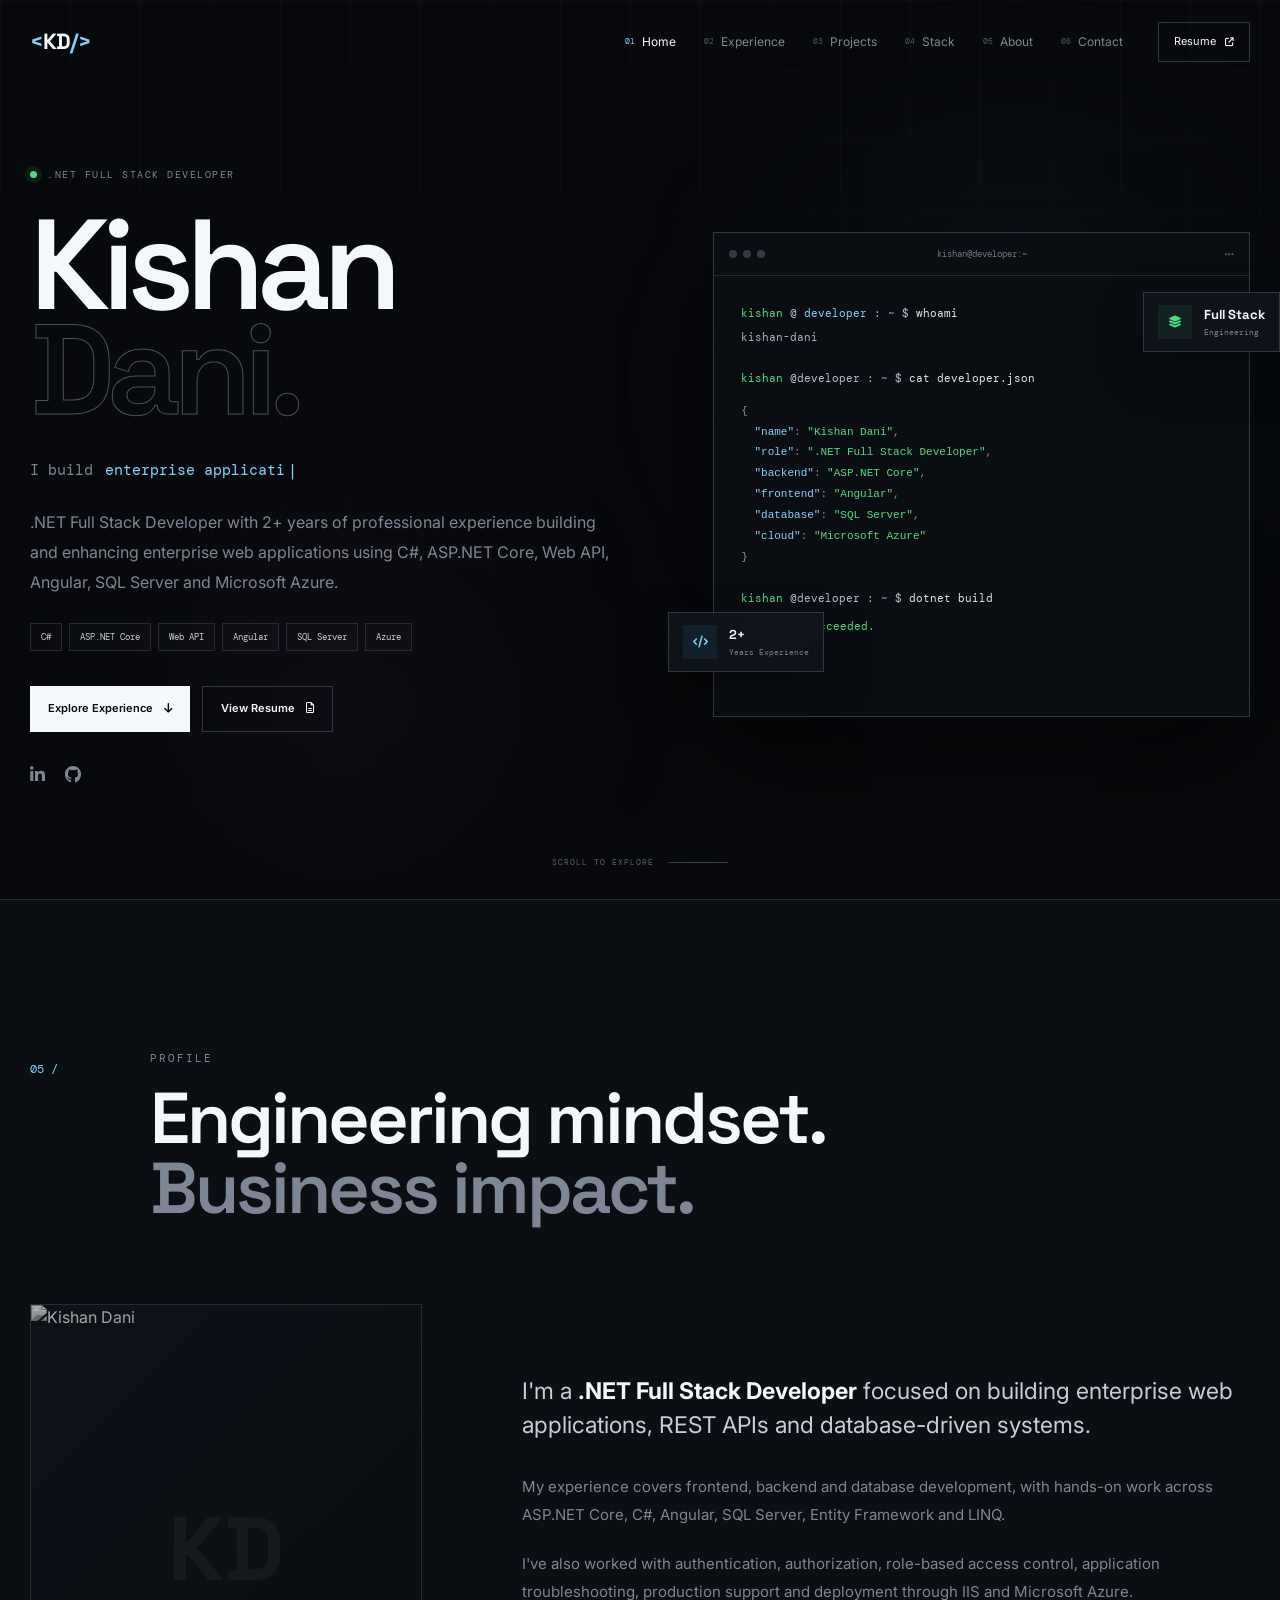
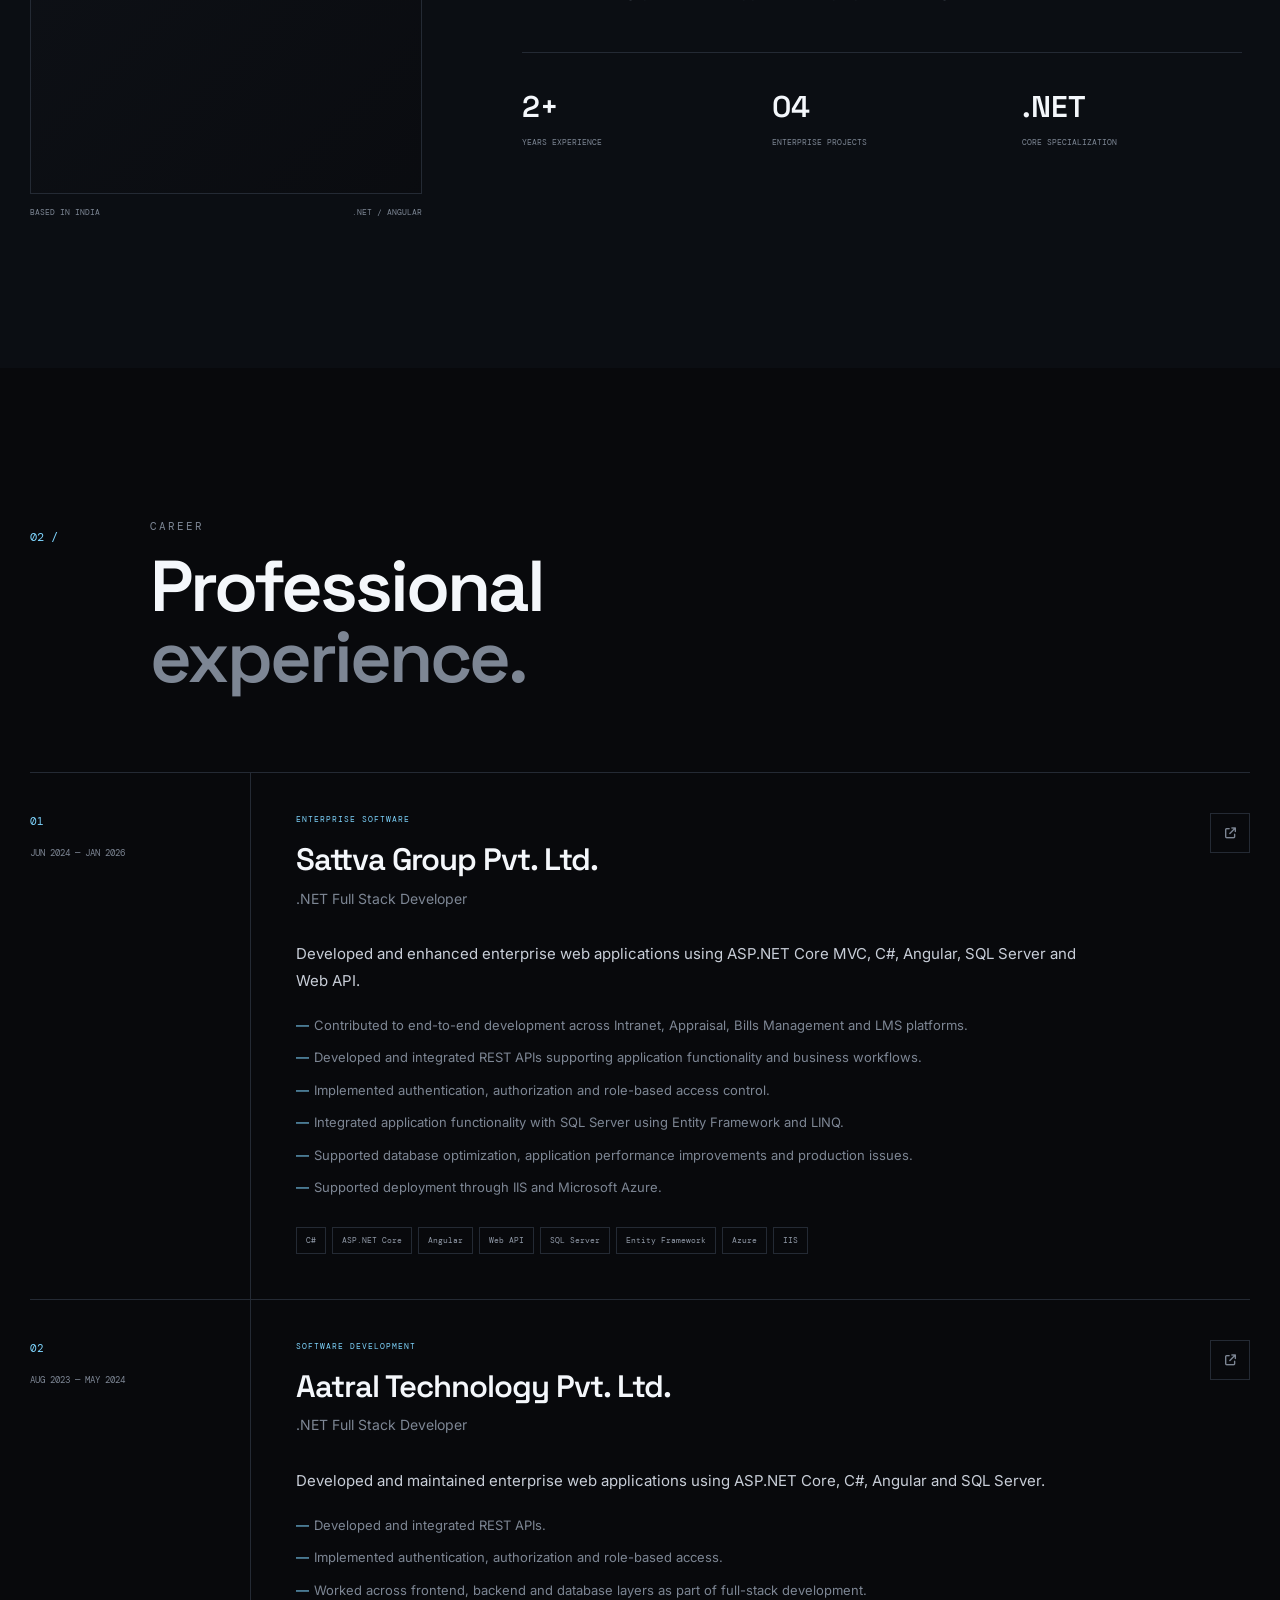
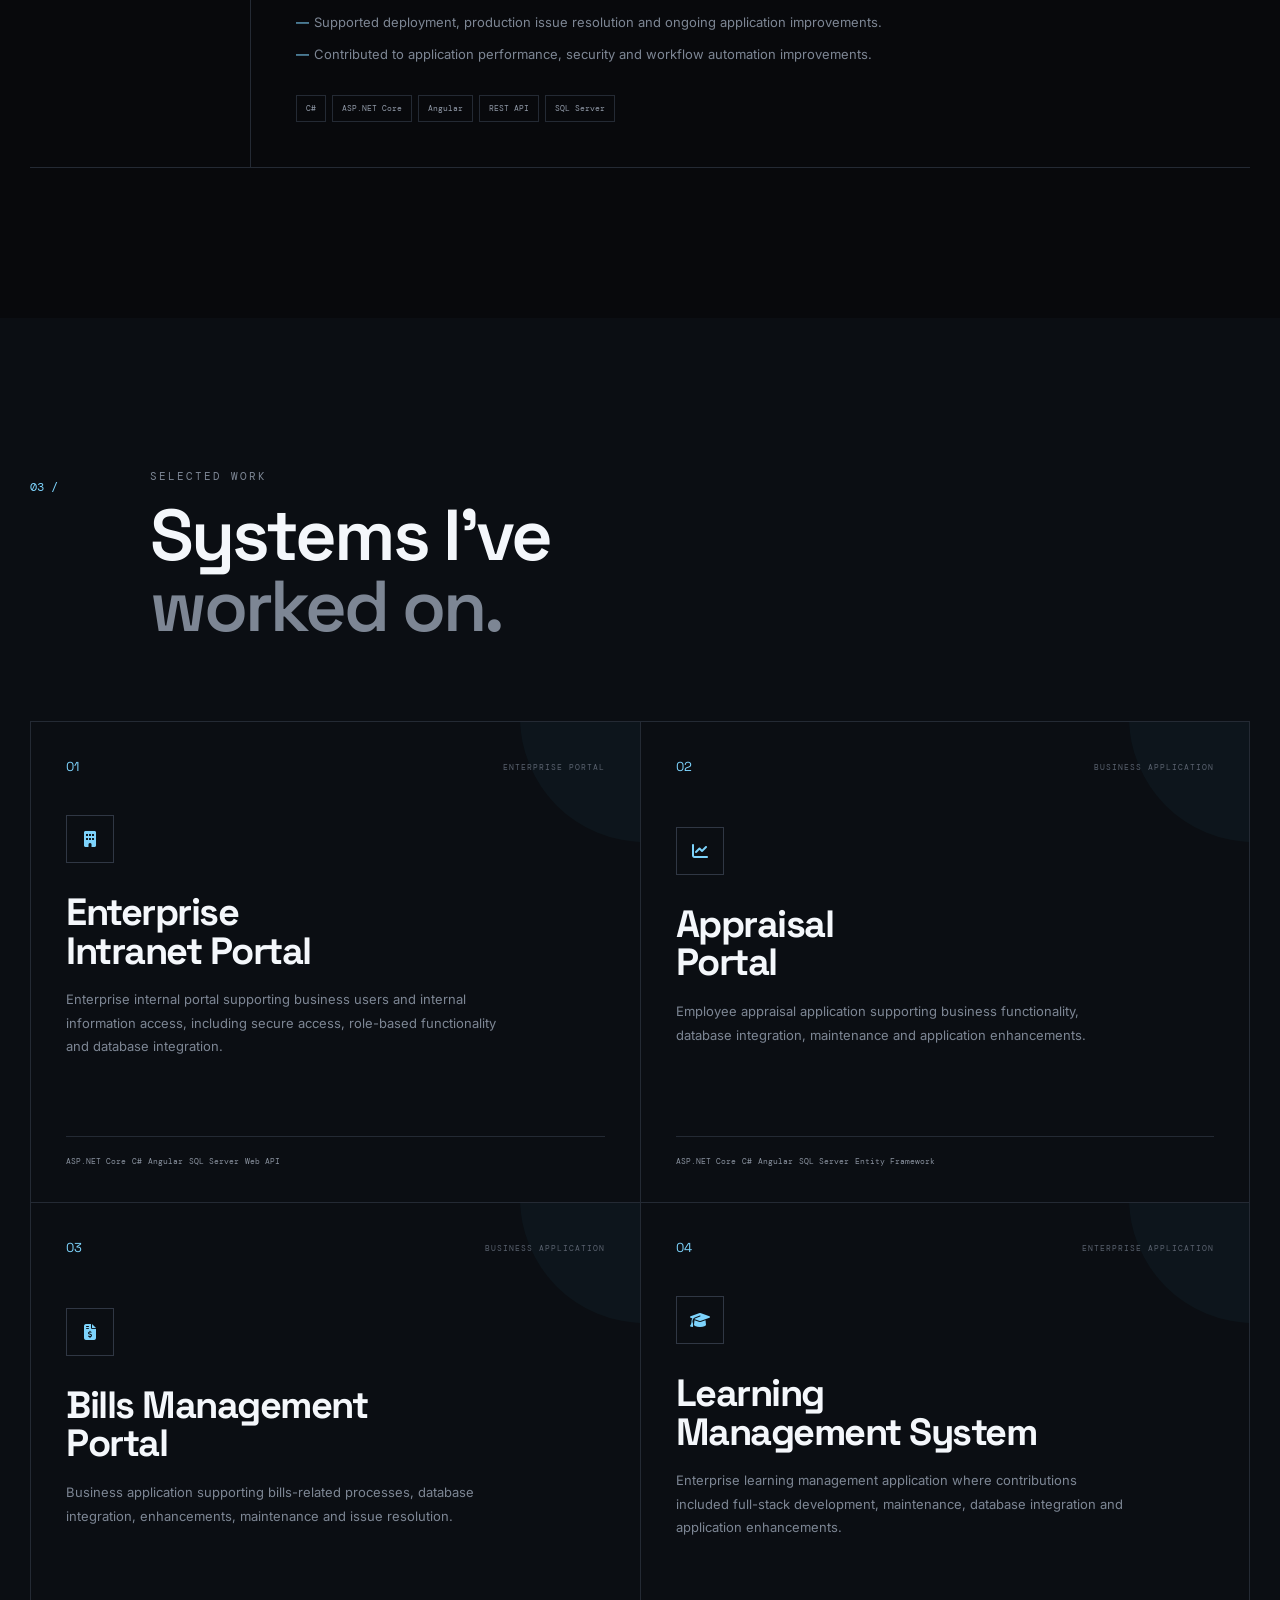
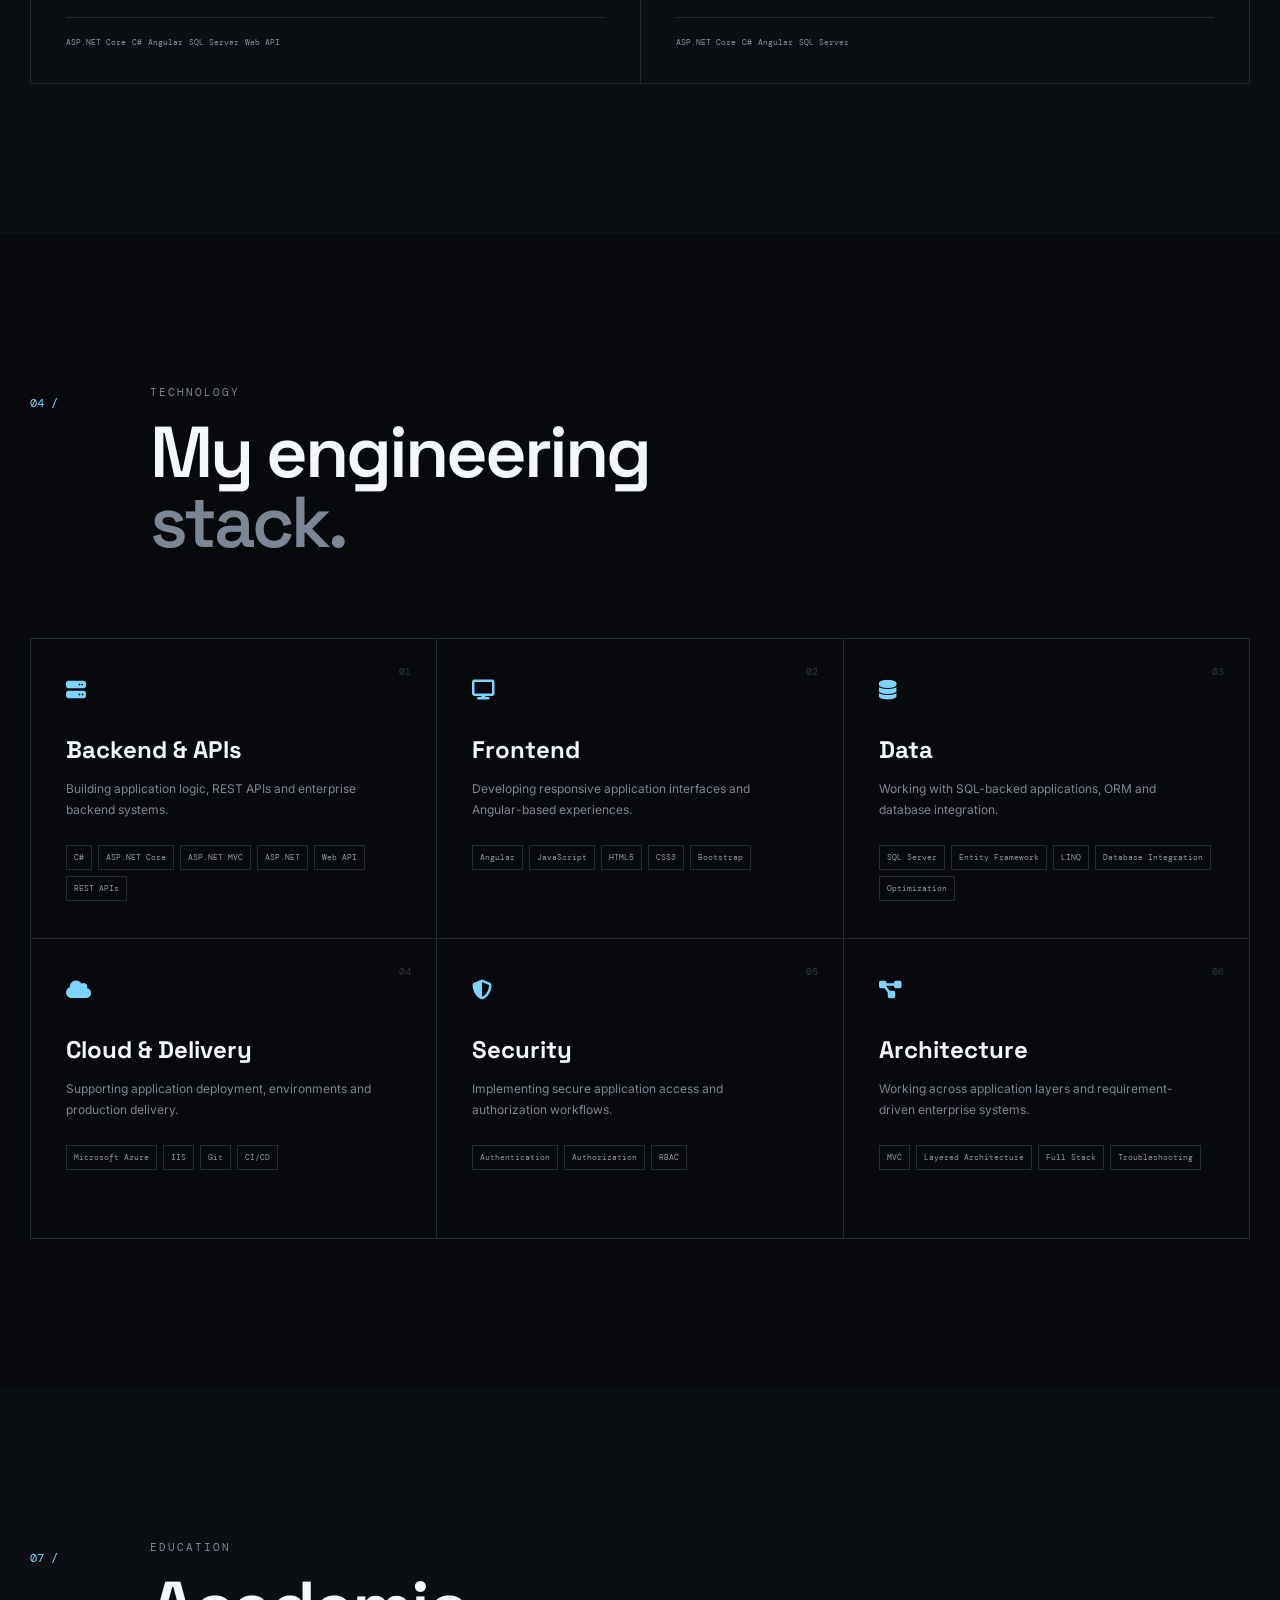
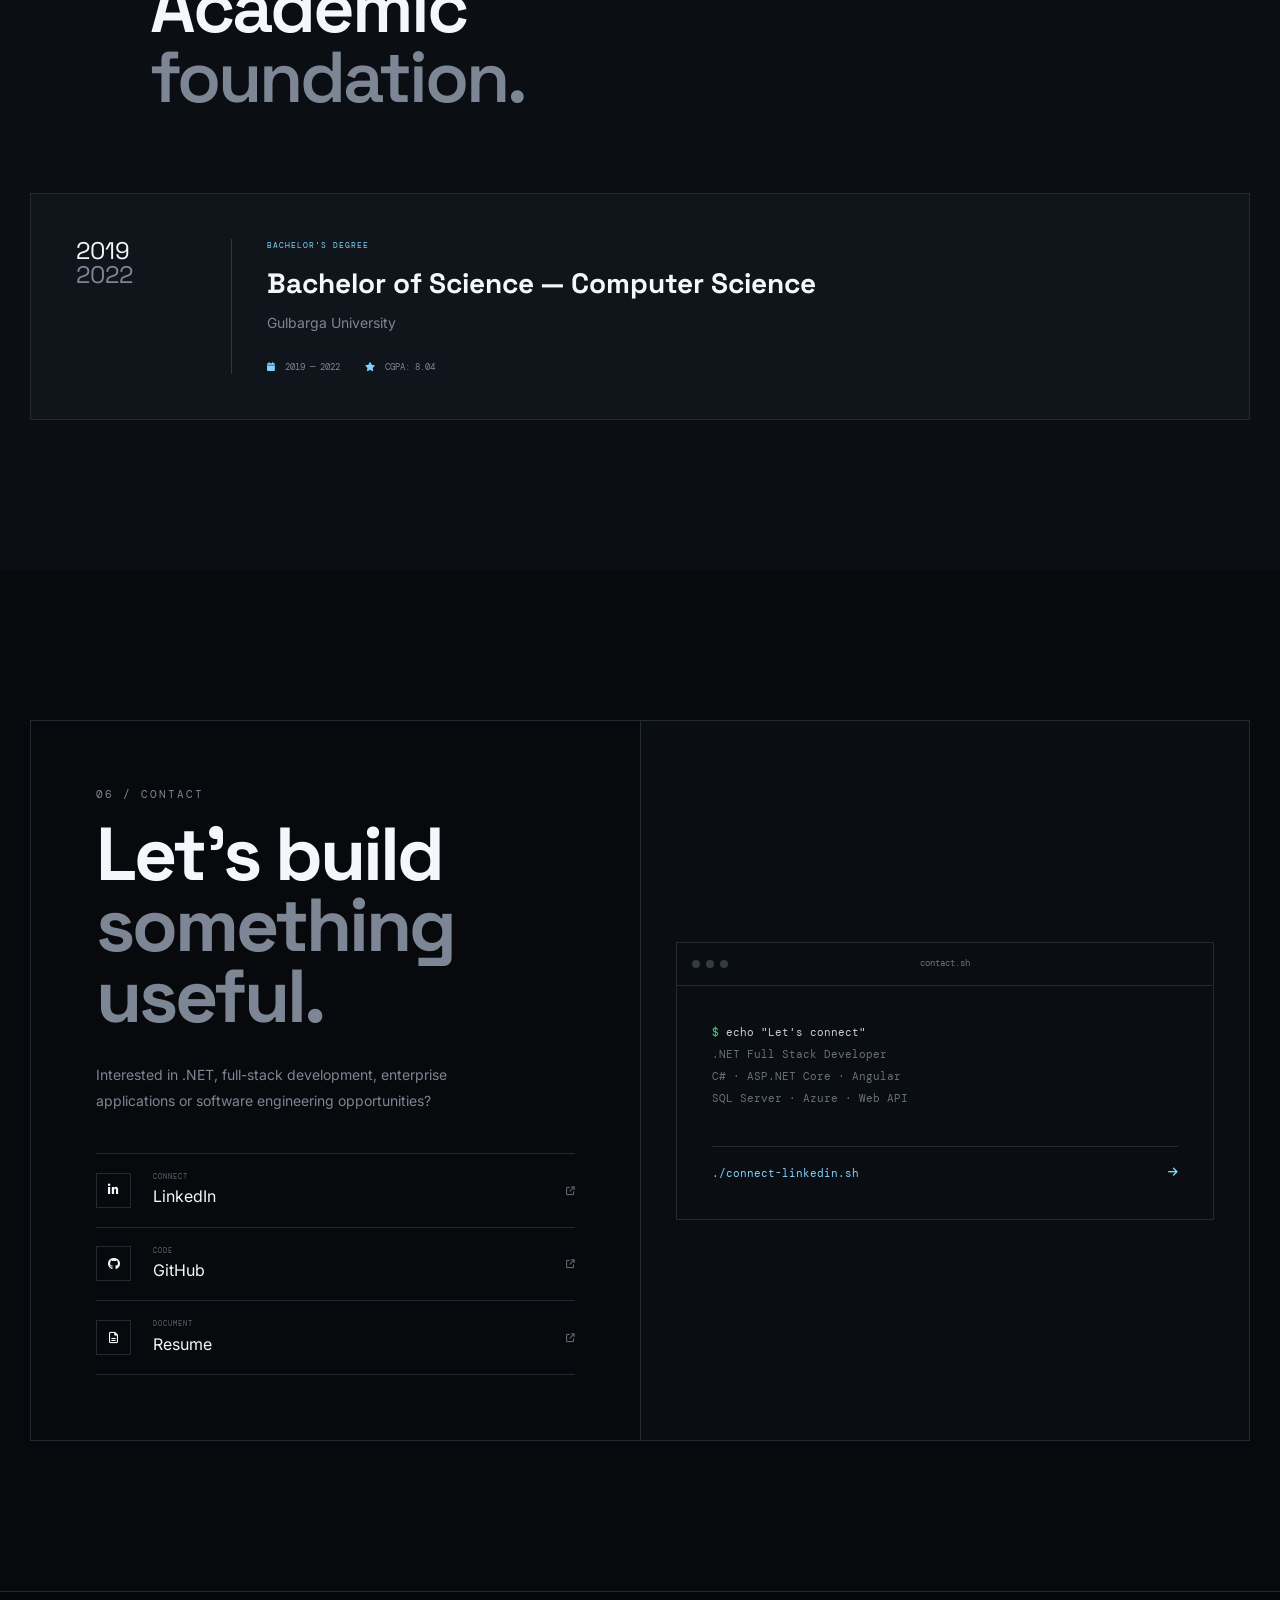
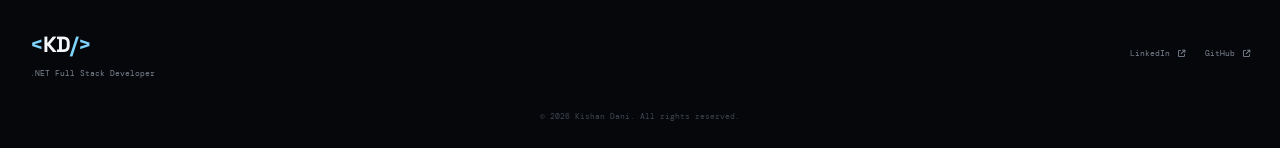
==== commit 30af65c3: "Update of P" ====
--- a/index.html
+++ b/index.html
@@ -12,7 +12,9 @@
     <meta name="author" content="Kishan Dani">
 
     <title>Kishan Dani — .NET Full Stack Developer</title>
-
+<link rel="icon"
+      type="image/svg+xml"
+      href="data:image/svg+xml,%3Csvg xmlns='http://www.w3.org/2000/svg' viewBox='0 0 100 100'%3E%3Crect width='100' height='100' rx='20' fill='%23070b14'/%3E%3Ctext x='50' y='62' text-anchor='middle' font-family='Arial,sans-serif' font-size='36' font-weight='800' fill='%2338bdf8'%3EKD%3C/text%3E%3C/svg%3E">
     <!-- Fonts -->
     <link rel="preconnect" href="https://fonts.googleapis.com">
     <link rel="preconnect" href="https://fonts.gstatic.com" crossorigin>
@@ -1321,10 +1323,10 @@
         </div>
 
         <div class="footer-center">
-
+<!-- 
             <span>
                 Built with Caffeine & Code.
-            </span>
+            </span> -->
 
         </div>
 
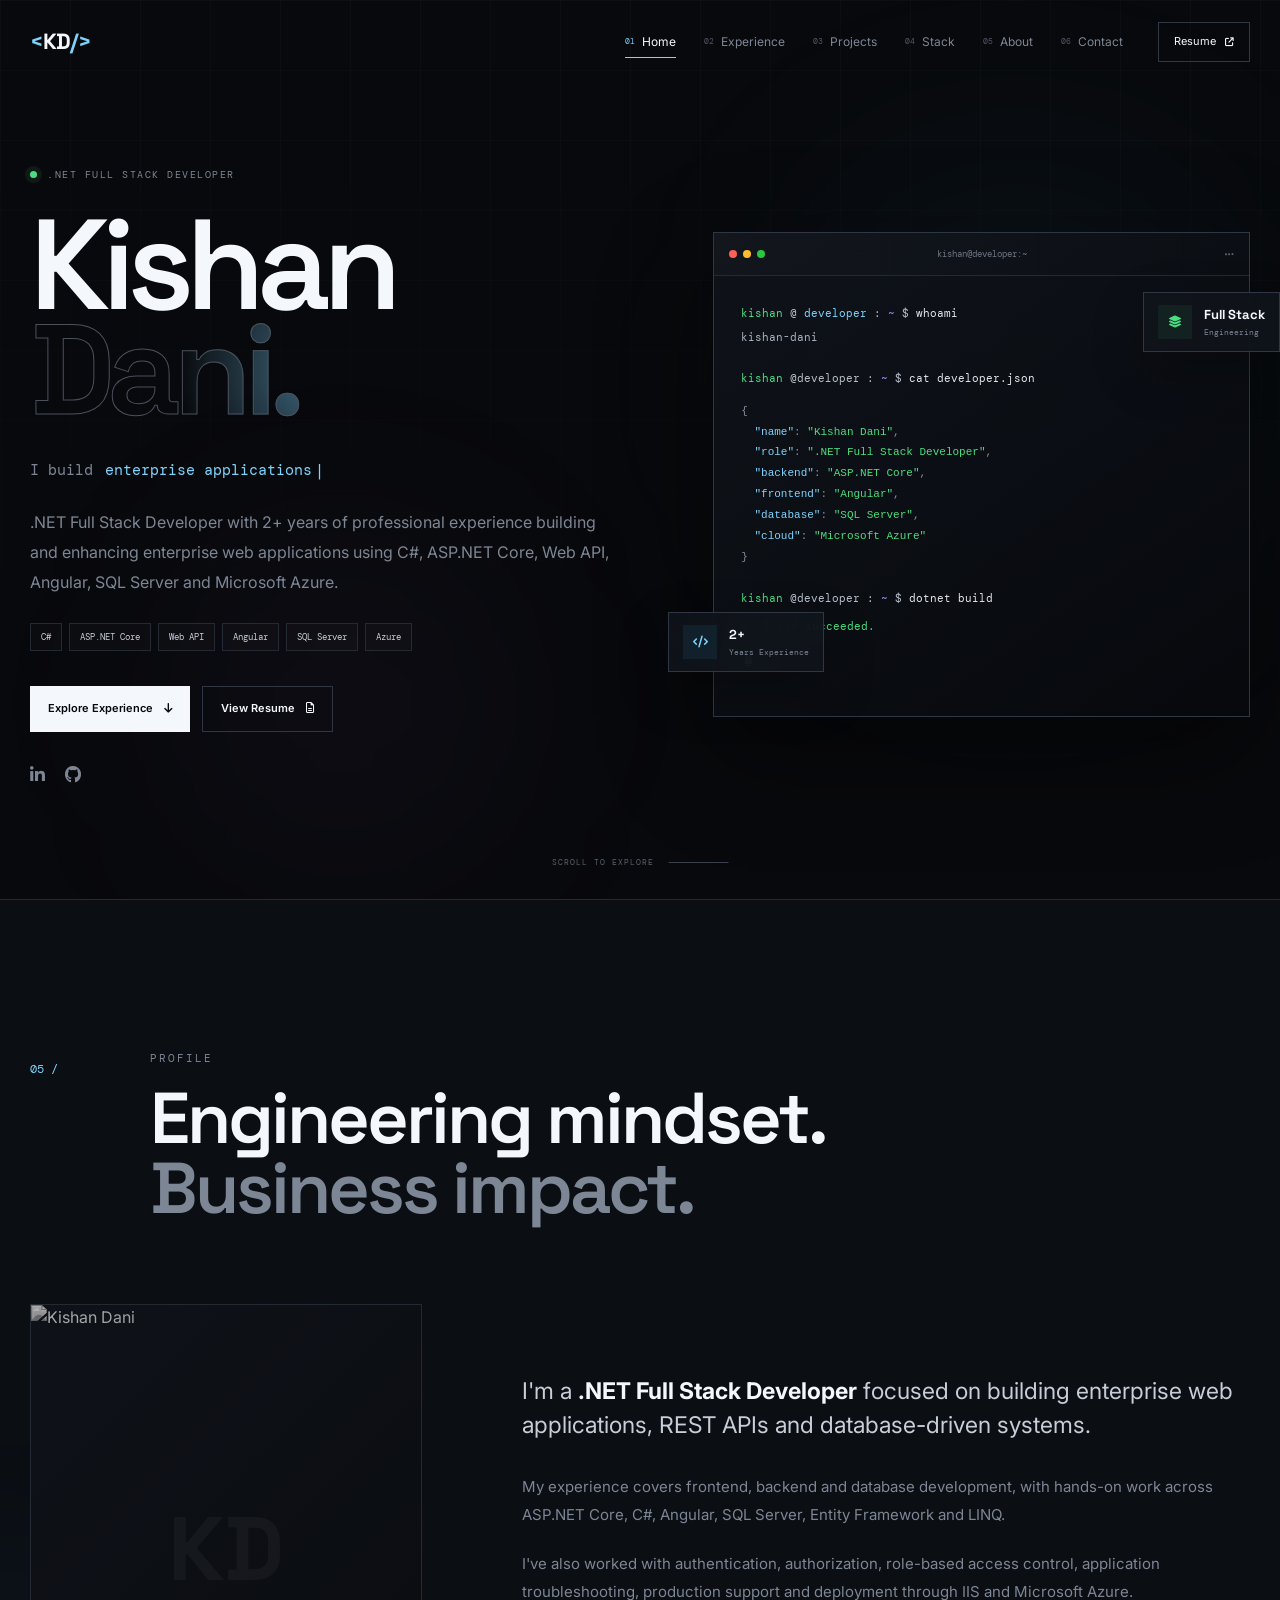
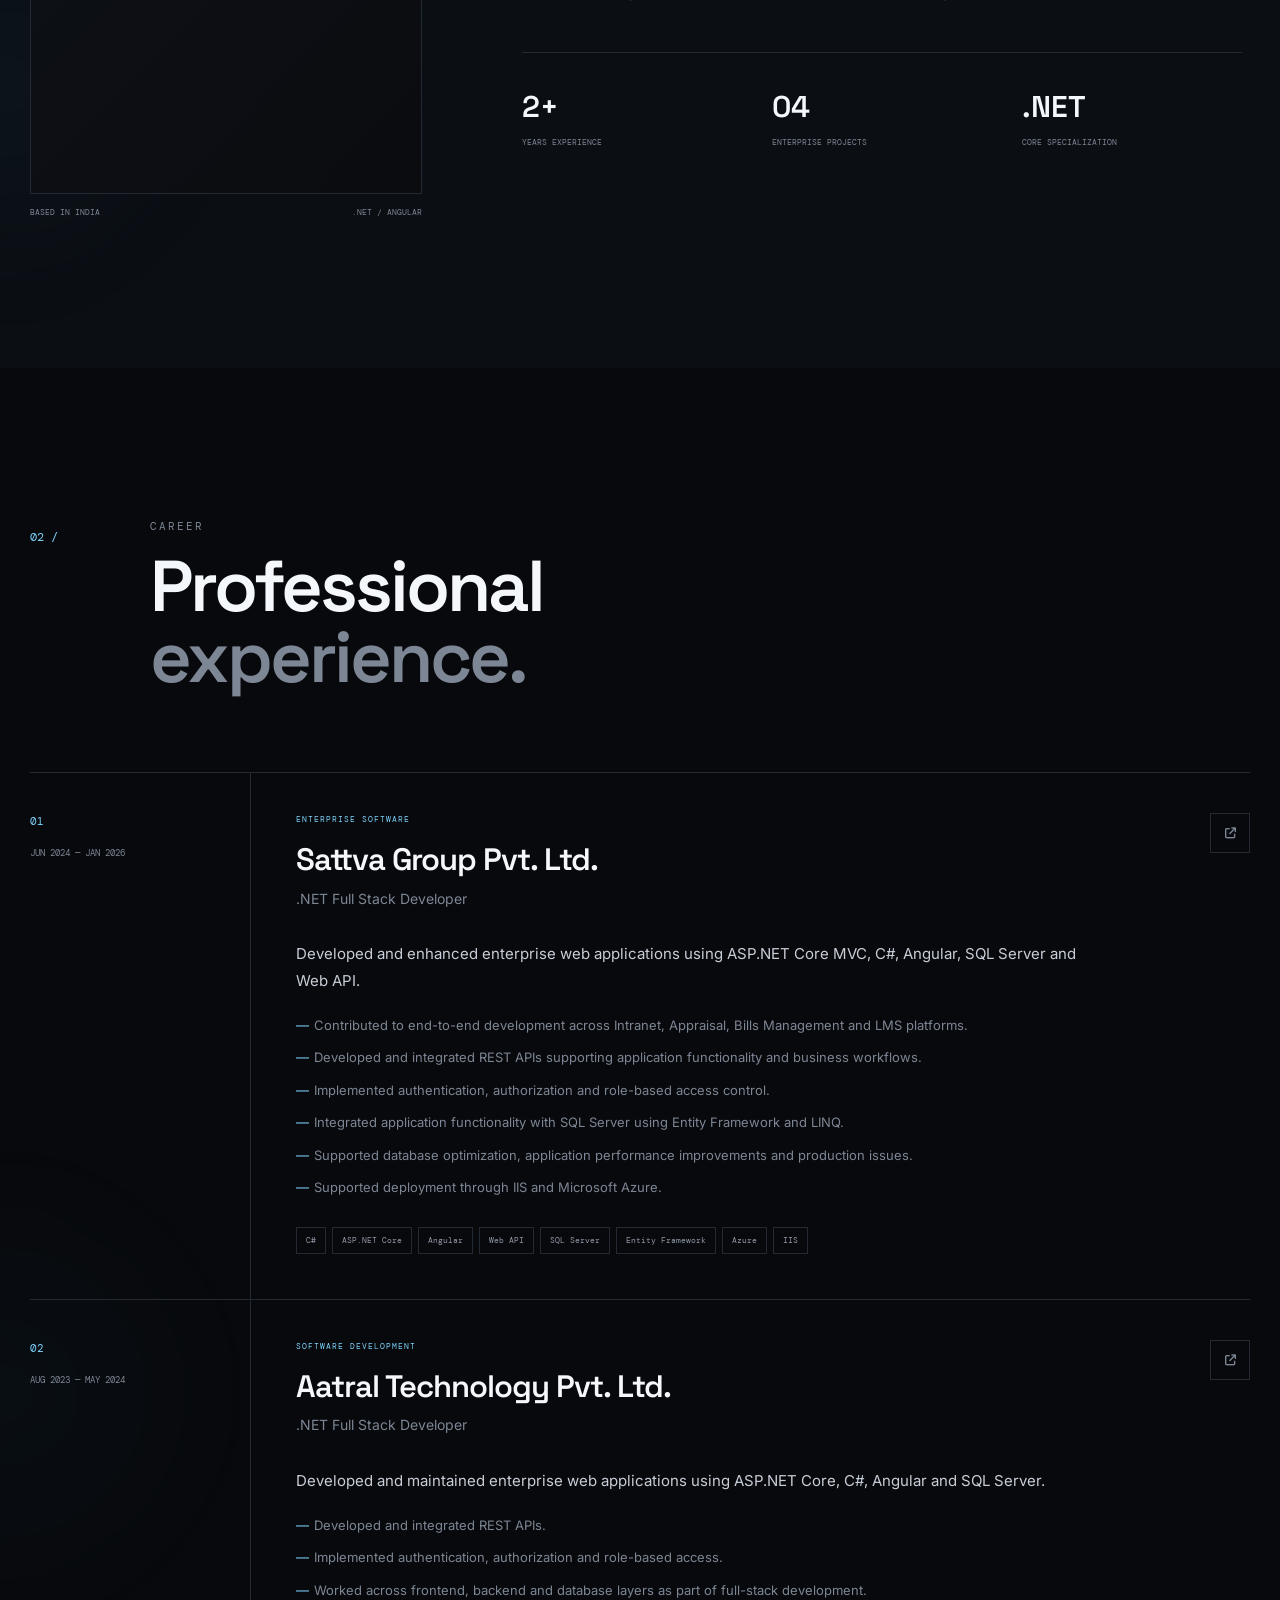
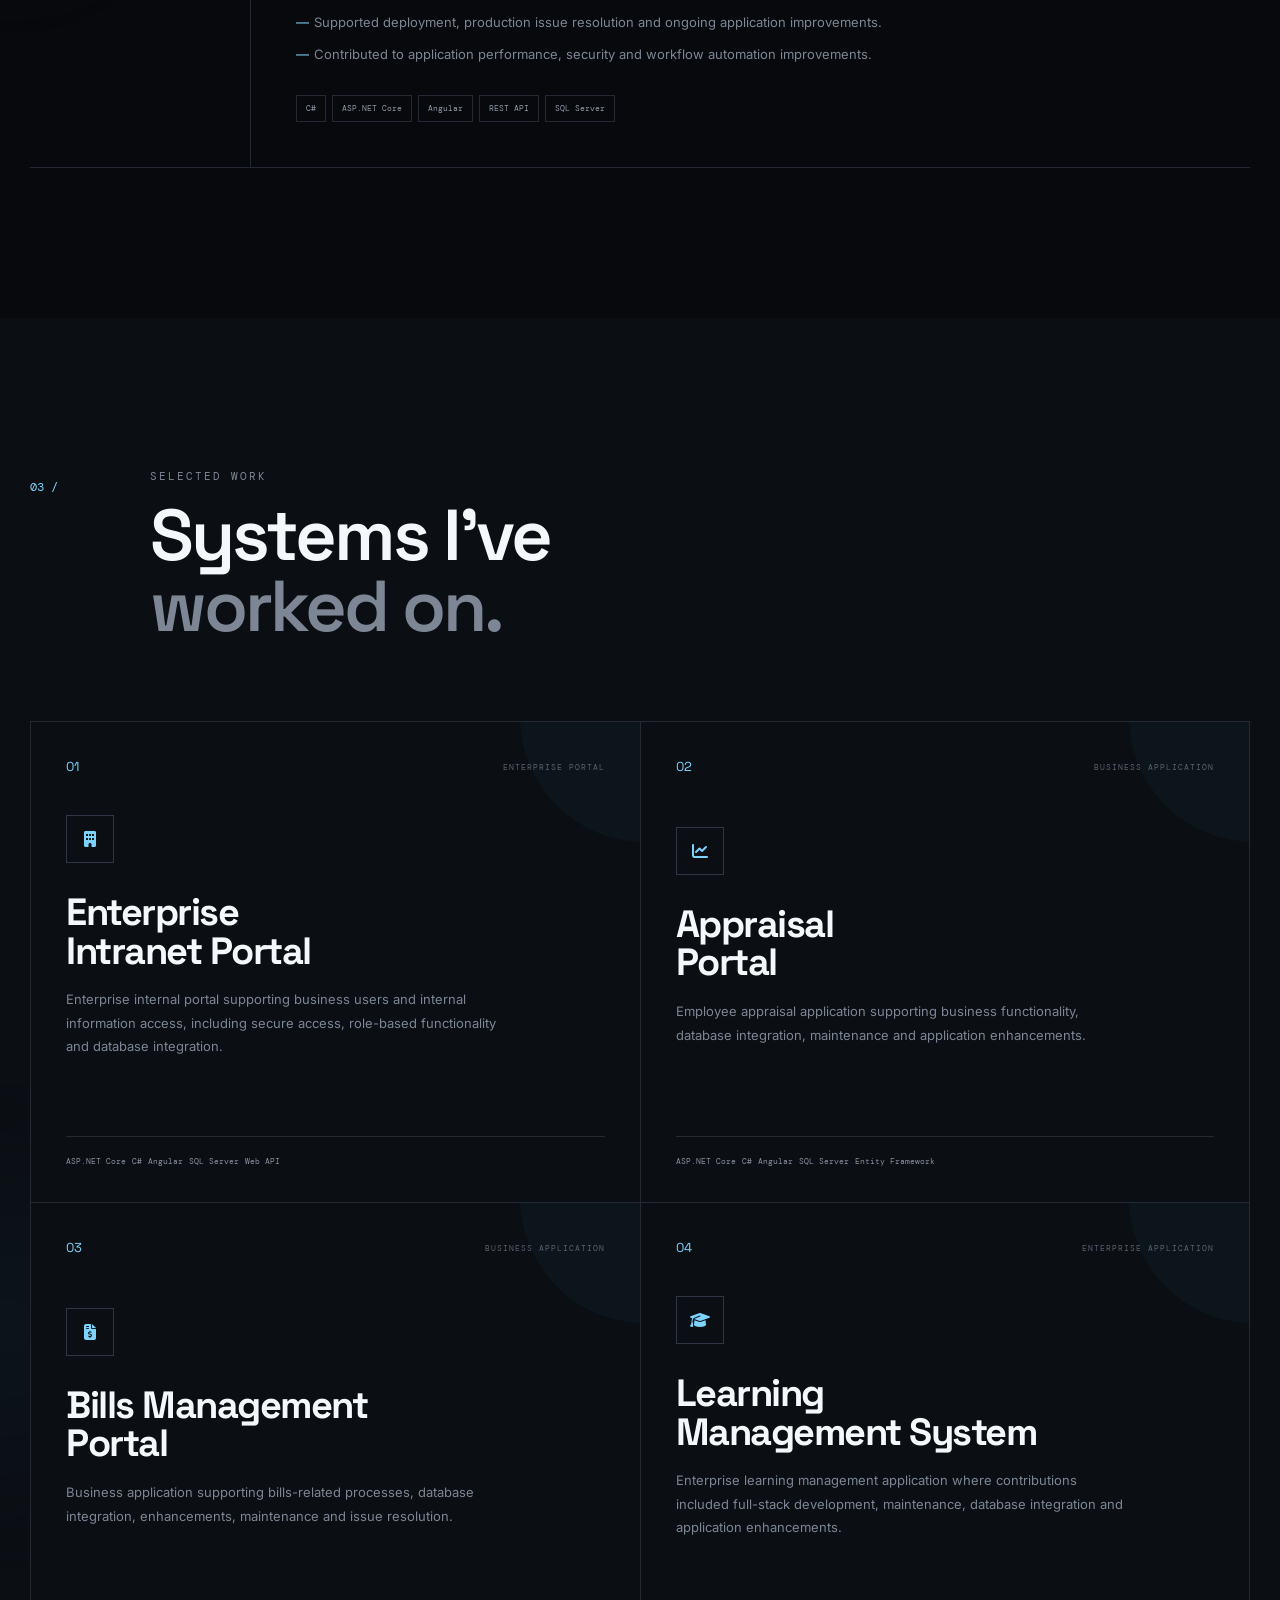
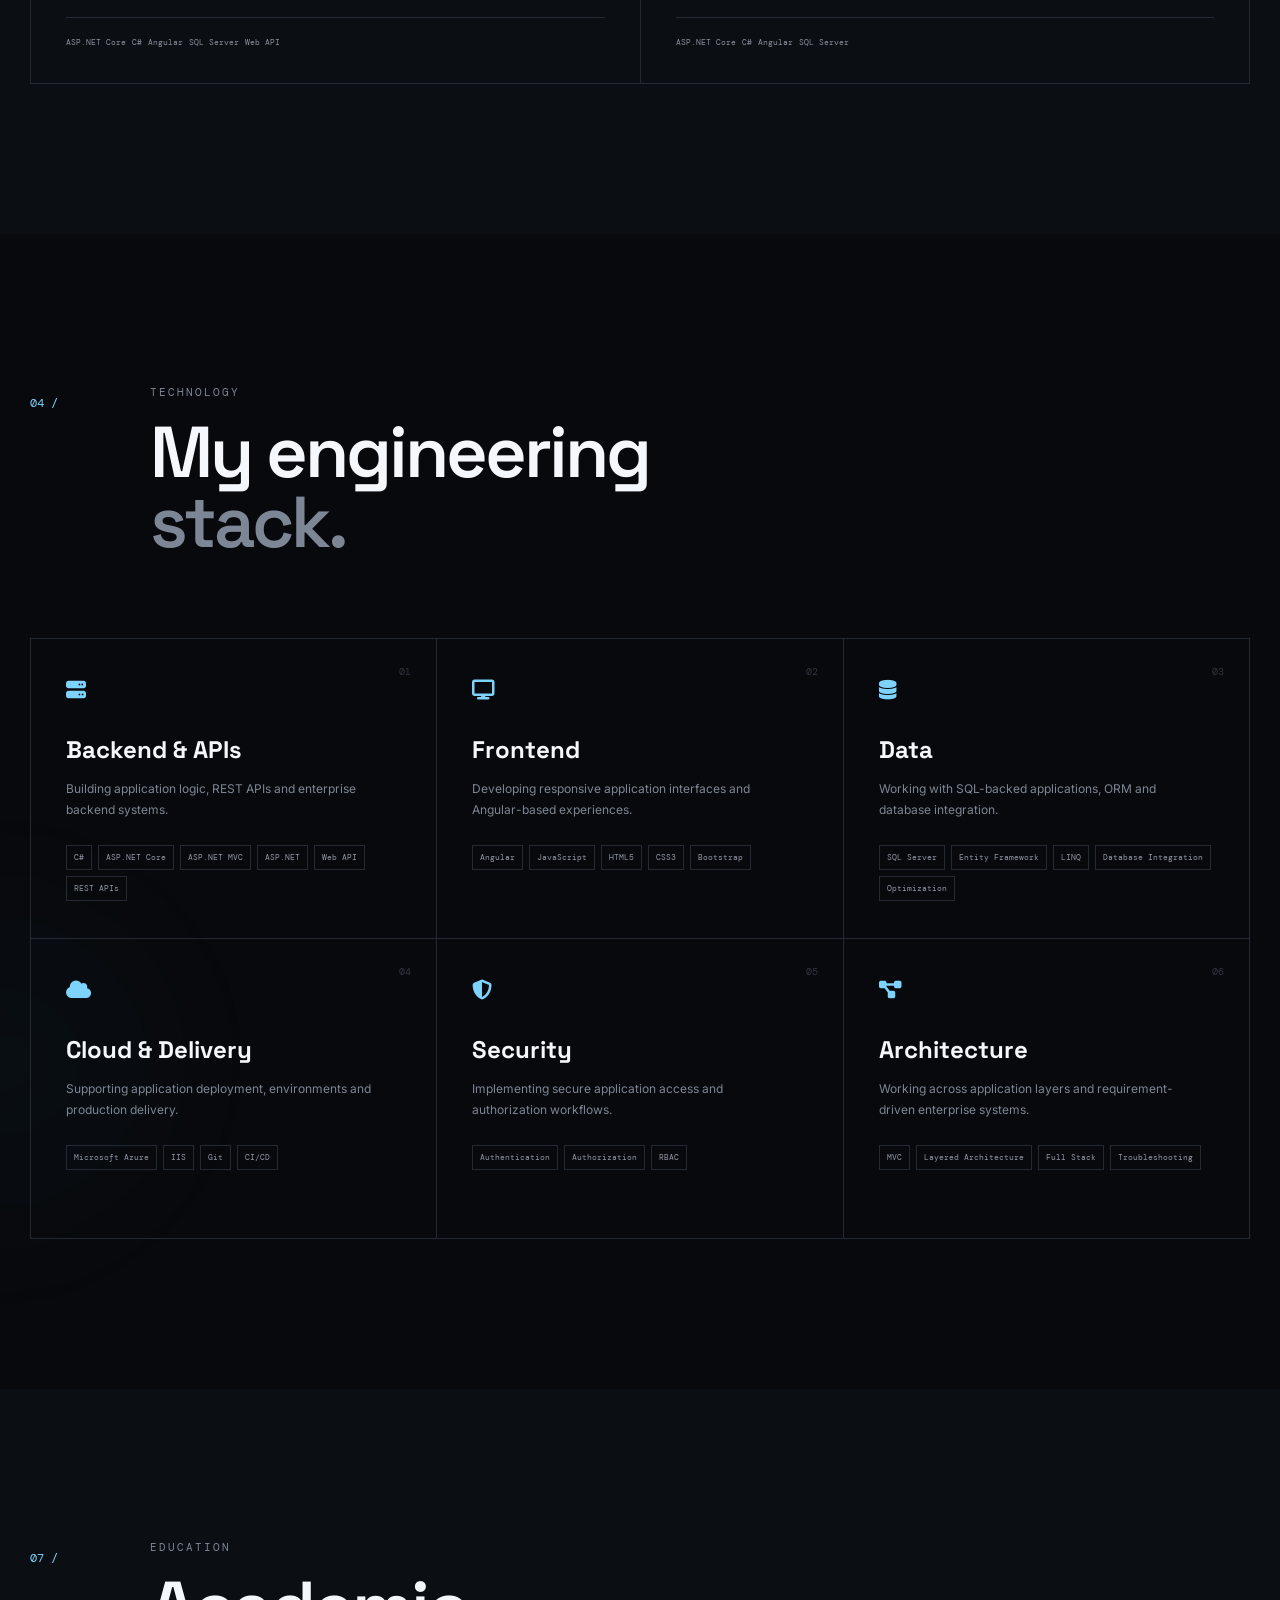
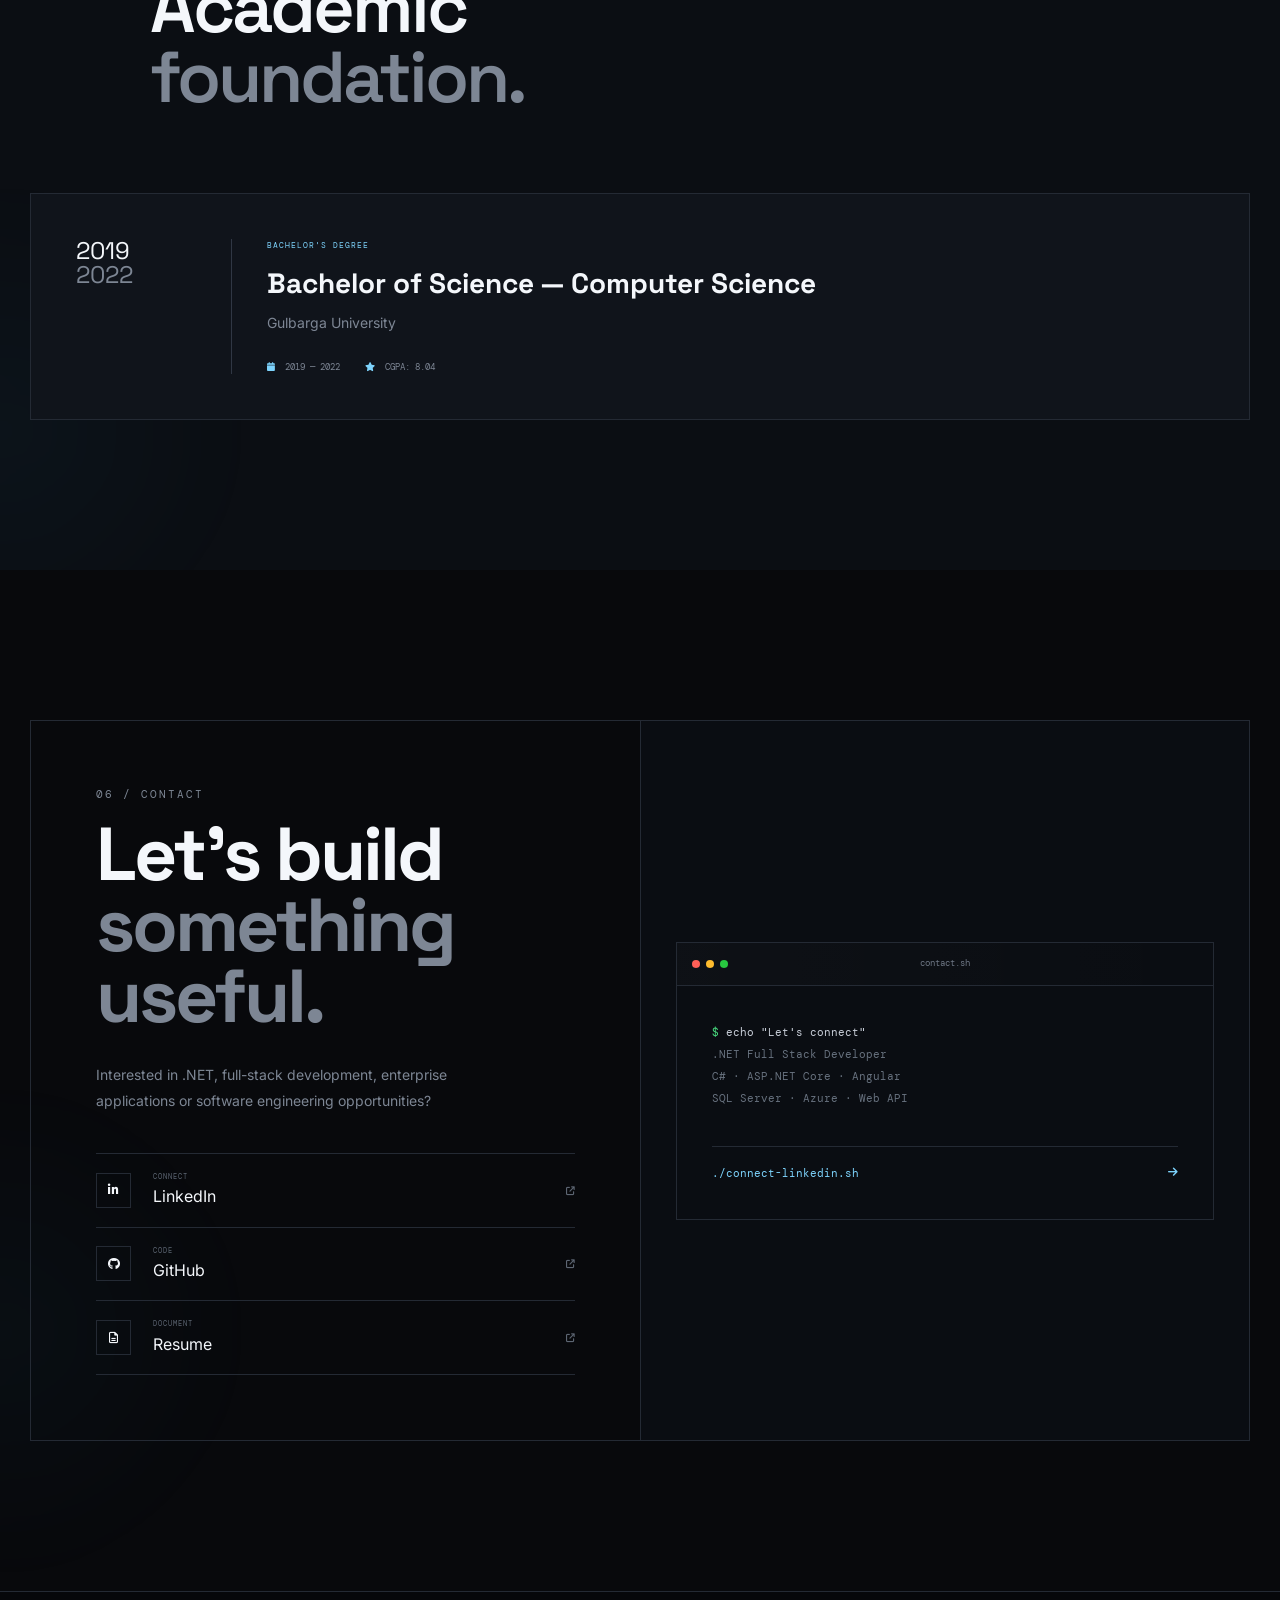
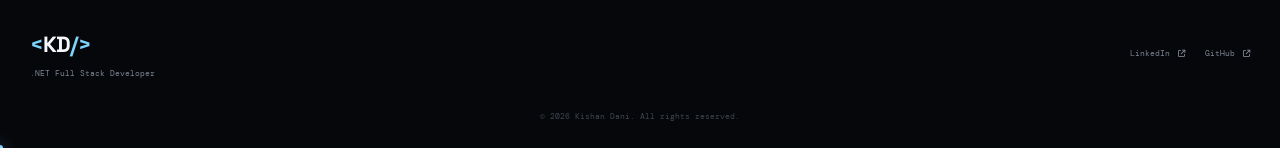
==== commit 3c915f90: "Update all" ====
--- a/index.html
+++ b/index.html
@@ -1365,13 +1365,9 @@
 
 <!-- SCROLL TOP -->
 
-<button class="scroll-top"
-        aria-label="Scroll to top">
-
-    <i class="fa-solid fa-arrow-up"></i>
-
+<button class="scroll-top" aria-label="Back to top">
+    ↑
 </button>
-
 
 <!-- JS -->
 
--- a/css/style.css
+++ b/css/style.css
@@ -1,9 +1,4 @@
 @import url('https://fonts.googleapis.com/css2?family=DM+Mono:wght@300;400;500&family=Inter:wght@400;500;600;700;800&family=Space+Grotesk:wght@400;500;600;700&display=swap');
-
-
-/* =====================================================
-   ROOT
-===================================================== */
 
 :root {
 
@@ -1804,4 +1799,792 @@
         transition-duration: .01ms !important;
     }
 
+}/* =====================================================
+   PREMIUM 2026 INTERACTIONS
+===================================================== */
+
+/* ---------- Global smoothness ---------- */
+
+html {
+    scroll-behavior: smooth;
+}
+
+body {
+    --mouse-x: 50%;
+    --mouse-y: 50%;
+    --scroll-progress: 0%;
+
+    background:
+        radial-gradient(
+            700px circle at var(--mouse-x) var(--mouse-y),
+            rgba(56, 189, 248, .045),
+            transparent 45%
+        ),
+        var(--bg);
+
+    transition: background-color .5s ease;
+}
+
+/* ---------- Cursor spotlight ---------- */
+
+.cursor-glow {
+    position: fixed;
+    width: 420px;
+    height: 420px;
+    border-radius: 50%;
+    pointer-events: none;
+    z-index: 9998;
+
+    background:
+        radial-gradient(
+            circle,
+            rgba(125, 211, 252, .075) 0%,
+            rgba(125, 211, 252, .025) 30%,
+            transparent 70%
+        );
+
+    transform: translate(-50%, -50%);
+    filter: blur(5px);
+
+    opacity: 0;
+    transition: opacity .3s ease;
+}
+
+body.cursor-active .cursor-glow {
+    opacity: 1;
+}
+
+/* Small cursor dot */
+
+.cursor-dot {
+    position: fixed;
+    width: 6px;
+    height: 6px;
+    border-radius: 50%;
+    background: var(--accent);
+
+    pointer-events: none;
+    z-index: 10000;
+
+    transform: translate(-50%, -50%);
+
+    box-shadow:
+        0 0 15px rgba(125, 211, 252, .8),
+        0 0 30px rgba(125, 211, 252, .25);
+
+    transition:
+        width .2s ease,
+        height .2s ease,
+        background .2s ease;
+}
+
+.cursor-hover .cursor-dot {
+    width: 12px;
+    height: 12px;
+    background: var(--text);
+}
+
+/* ---------- Scroll progress ---------- */
+
+.scroll-progress {
+    position: fixed;
+    top: 0;
+    left: 0;
+
+    width: var(--scroll-progress);
+    height: 2px;
+
+    background: linear-gradient(
+        90deg,
+        var(--accent),
+        var(--purple),
+        var(--accent-strong)
+    );
+
+    z-index: 10001;
+
+    box-shadow:
+        0 0 10px rgba(56, 189, 248, .6),
+        0 0 25px rgba(167, 139, 250, .25);
+}
+
+/* ---------- Premium navbar ---------- */
+
+.navbar {
+    will-change: transform, background;
+}
+
+.navbar.scrolled {
+    background: rgba(8, 9, 12, .68);
+
+    backdrop-filter: blur(24px) saturate(140%);
+    -webkit-backdrop-filter: blur(24px) saturate(140%);
+
+    border-bottom: 1px solid rgba(125, 211, 252, .08);
+
+    box-shadow:
+        0 10px 50px rgba(0, 0, 0, .2);
+}
+
+/* ---------- Nav underline animation ---------- */
+
+.nav-link {
+    position: relative;
+}
+
+.nav-link::after {
+    content: "";
+
+    position: absolute;
+    left: 0;
+    bottom: -7px;
+
+    width: 0;
+    height: 1px;
+
+    background: var(--accent);
+
+    transition: width .3s ease;
+}
+
+.nav-link:hover::after,
+.nav-link.active::after {
+    width: 100%;
+}
+
+/* ---------- Hero title glow ---------- */
+
+.hero-title {
+    text-shadow:
+        0 0 0 transparent;
+
+    transition: text-shadow .4s ease;
+}
+
+.hero-title:hover {
+    text-shadow:
+        0 0 40px rgba(125, 211, 252, .08);
+}
+
+.hero-title span {
+    transition:
+        color .4s ease,
+        -webkit-text-stroke-color .4s ease;
+}
+
+.hero-title:hover span {
+    -webkit-text-stroke-color: var(--accent);
+}
+
+/* ---------- Animated hero grid ---------- */
+
+.hero-grid {
+    animation: gridMove 18s linear infinite;
+}
+
+@keyframes gridMove {
+    from {
+        background-position: 0 0;
+    }
+
+    to {
+        background-position: 70px 70px;
+    }
+}
+
+/* ---------- Glow animation ---------- */
+
+.hero-glow-one {
+    animation:
+        heroFloatOne 9s ease-in-out infinite alternate;
+}
+
+.hero-glow-two {
+    animation:
+        heroFloatTwo 11s ease-in-out infinite alternate;
+}
+
+@keyframes heroFloatOne {
+    from {
+        transform: translate3d(0, 0, 0) scale(1);
+    }
+
+    to {
+        transform: translate3d(-40px, 30px, 0) scale(1.12);
+    }
+}
+
+@keyframes heroFloatTwo {
+    from {
+        transform: translate3d(0, 0, 0) scale(1);
+    }
+
+    to {
+        transform: translate3d(40px, -30px, 0) scale(1.15);
+    }
+}
+
+/* ---------- Premium buttons ---------- */
+
+.btn {
+    position: relative;
+    overflow: hidden;
+    isolation: isolate;
+}
+
+.btn::before {
+    content: "";
+
+    position: absolute;
+    inset: 0;
+
+    background:
+        linear-gradient(
+            110deg,
+            transparent 20%,
+            rgba(255,255,255,.3) 50%,
+            transparent 80%
+        );
+
+    transform: translateX(-120%);
+    transition: transform .7s ease;
+
+    z-index: -1;
+}
+
+.btn:hover::before {
+    transform: translateX(120%);
+}
+
+.btn-primary {
+    box-shadow:
+        0 0 0 rgba(125, 211, 252, 0);
+
+    transition:
+        transform .3s ease,
+        box-shadow .3s ease,
+        background .3s ease;
+}
+
+.btn-primary:hover {
+    box-shadow:
+        0 10px 40px rgba(125, 211, 252, .12);
+}
+
+/* ---------- Tech tags ---------- */
+
+.hero-tech span,
+.technology-row span,
+.stack-tags span {
+    transition:
+        border-color .3s ease,
+        color .3s ease,
+        background .3s ease,
+        transform .3s ease;
+}
+
+.hero-tech span:hover,
+.technology-row span:hover,
+.stack-tags span:hover {
+    color: var(--accent);
+    border-color: rgba(125, 211, 252, .35);
+
+    background:
+        rgba(125, 211, 252, .045);
+
+    transform: translateY(-2px);
+}
+
+/* =====================================================
+   GLASS TERMINAL
+===================================================== */
+
+.terminal-window {
+    background:
+        linear-gradient(
+            145deg,
+            rgba(16,20,27,.94),
+            rgba(7,9,13,.96)
+        );
+
+    backdrop-filter: blur(18px);
+    -webkit-backdrop-filter: blur(18px);
+
+    transition:
+        transform .15s ease-out,
+        border-color .3s ease,
+        box-shadow .3s ease;
+
+    transform-style: preserve-3d;
+}
+
+.terminal-window:hover {
+    border-color: rgba(125, 211, 252, .25);
+
+    box-shadow:
+        0 40px 100px rgba(0,0,0,.5),
+        0 0 50px rgba(56,189,248,.04);
+}
+
+/* Terminal top */
+
+.terminal-top {
+    background:
+        linear-gradient(
+            90deg,
+            rgba(255,255,255,.015),
+            transparent
+        );
+}
+
+/* Terminal dots */
+
+.terminal-controls span {
+    transition:
+        transform .25s ease,
+        background .25s ease;
+}
+
+.terminal-controls:hover span {
+    transform: scale(1.2);
+}
+
+.terminal-controls span:nth-child(1) {
+    background: #ff5f57;
+}
+
+.terminal-controls span:nth-child(2) {
+    background: #febc2e;
+}
+
+.terminal-controls span:nth-child(3) {
+    background: #28c840;
+}
+
+/* Terminal typing cursor */
+
+.terminal-cursor span {
+    display: inline-block;
+    width: 7px;
+    height: 13px;
+
+    background: var(--accent);
+
+    vertical-align: middle;
+    margin-left: 4px;
+
+    animation: terminalCursor .8s steps(1) infinite;
+}
+
+@keyframes terminalCursor {
+    50% {
+        opacity: 0;
+    }
+}
+
+/* =====================================================
+   MAGNETIC / 3D CARDS
+===================================================== */
+
+.project-card,
+.stack-card,
+.experience-main,
+.education-card,
+.contact-box {
+    --card-x: 50%;
+    --card-y: 50%;
+
+    position: relative;
+}
+
+.project-card::after,
+.stack-card::after,
+.education-card::after {
+    content: "";
+
+    position: absolute;
+    inset: 0;
+
+    pointer-events: none;
+
+    background:
+        radial-gradient(
+            400px circle at var(--card-x) var(--card-y),
+            rgba(125, 211, 252, .08),
+            transparent 55%
+        );
+
+    opacity: 0;
+
+    transition: opacity .35s ease;
+}
+
+.project-card:hover::after,
+.stack-card:hover::after,
+.education-card:hover::after {
+    opacity: 1;
+}
+
+/* Project cards */
+
+.project-card {
+    transform-style: preserve-3d;
+
+    transition:
+        background .4s ease,
+        transform .2s ease;
+}
+
+.project-content,
+.project-top,
+.project-footer {
+    transform: translateZ(15px);
+}
+
+/* Stack cards */
+
+.stack-card {
+    transition:
+        background .35s ease,
+        transform .25s ease,
+        border-color .35s ease;
+}
+
+.stack-card:hover {
+    transform: translateY(-5px);
+    border-color: rgba(125,211,252,.15);
+}
+
+/* =====================================================
+   EXPERIENCE
+===================================================== */
+
+.experience-item {
+    transition:
+        background .35s ease;
+}
+
+.experience-item:hover {
+    background:
+        linear-gradient(
+            90deg,
+            rgba(125,211,252,.018),
+            transparent 65%
+        );
+}
+
+.experience-arrow {
+    transition:
+        transform .3s ease,
+        border-color .3s ease,
+        color .3s ease;
+}
+
+.experience-item:hover .experience-arrow {
+    transform: translate(4px, -4px);
+    border-color: var(--accent);
+    color: var(--accent);
+}
+
+/* =====================================================
+   SECTION TRANSITIONS
+===================================================== */
+
+.section {
+    isolation: isolate;
+}
+
+.section::before {
+    content: "";
+
+    position: absolute;
+
+    width: 500px;
+    height: 500px;
+
+    border-radius: 50%;
+
+    left: var(--section-x, -250px);
+    top: var(--section-y, 40%);
+
+    background:
+        radial-gradient(
+            circle,
+            rgba(56,189,248,.035),
+            transparent 70%
+        );
+
+    filter: blur(30px);
+
+    pointer-events: none;
+    z-index: -1;
+
+    transition:
+        left 1s ease,
+        top 1s ease;
+}
+
+/* =====================================================
+   ABOUT IMAGE
+===================================================== */
+
+.about-photo {
+    transition:
+        transform .5s ease,
+        border-color .4s ease,
+        box-shadow .4s ease;
+}
+
+.about-photo:hover {
+    transform: translateY(-8px);
+
+    border-color:
+        rgba(125,211,252,.25);
+
+    box-shadow:
+        0 30px 80px rgba(0,0,0,.35),
+        0 0 50px rgba(56,189,248,.05);
+}
+
+.about-photo::after {
+    content: "";
+
+    position: absolute;
+    inset: 0;
+
+    pointer-events: none;
+
+    border:
+        1px solid rgba(125,211,252,.0);
+
+    transition:
+        border-color .4s ease;
+}
+
+.about-photo:hover::after {
+    border-color:
+        rgba(125,211,252,.2);
+}
+
+/* =====================================================
+   SOCIAL ICONS
+===================================================== */
+
+.social-links a {
+    position: relative;
+    transition:
+        transform .3s ease,
+        color .3s ease;
+}
+
+.social-links a::before {
+    content: "";
+
+    position: absolute;
+
+    width: 30px;
+    height: 30px;
+
+    left: 50%;
+    top: 50%;
+
+    transform:
+        translate(-50%, -50%)
+        scale(.5);
+
+    border-radius: 50%;
+
+    background:
+        rgba(125,211,252,.08);
+
+    opacity: 0;
+
+    transition:
+        transform .3s ease,
+        opacity .3s ease;
+}
+
+.social-links a:hover::before {
+    opacity: 1;
+    transform:
+        translate(-50%, -50%)
+        scale(1);
+}
+
+/* =====================================================
+   SCROLL TOP — PREMIUM RING
+===================================================== */
+
+.scroll-top {
+    border-radius: 50%;
+
+    backdrop-filter: blur(15px);
+    -webkit-backdrop-filter: blur(15px);
+
+    box-shadow:
+        0 10px 40px rgba(0,0,0,.3);
+}
+
+.scroll-top::before {
+    content: "";
+
+    position: absolute;
+    inset: -4px;
+
+    border-radius: 50%;
+
+    background:
+        conic-gradient(
+            var(--accent) var(--scroll-progress),
+            transparent var(--scroll-progress)
+        );
+
+    z-index: -1;
+
+    mask:
+        linear-gradient(#000 0 0) content-box,
+        linear-gradient(#000 0 0);
+
+    mask-composite: exclude;
+
+    padding: 2px;
+}
+
+/* =====================================================
+   REVEAL SYSTEM
+===================================================== */
+
+.reveal {
+    opacity: 0;
+    transform: translateY(45px) scale(.985);
+
+    filter: blur(4px);
+
+    transition:
+        opacity .8s cubic-bezier(.2,.8,.2,1),
+        transform .8s cubic-bezier(.2,.8,.2,1),
+        filter .8s ease;
+}
+
+.reveal.visible {
+    opacity: 1;
+
+    transform:
+        translateY(0)
+        scale(1);
+
+    filter: blur(0);
+}
+
+/* stagger */
+
+.reveal:nth-child(2) {
+    transition-delay: .08s;
+}
+
+.reveal:nth-child(3) {
+    transition-delay: .16s;
+}
+
+.reveal:nth-child(4) {
+    transition-delay: .24s;
+}
+
+.reveal:nth-child(5) {
+    transition-delay: .32s;
+}
+
+/* =====================================================
+   TEXT SELECTION
+===================================================== */
+
+.hero-title,
+.section-heading h2,
+.project-content h3,
+.stack-card h3 {
+    user-select: none;
+}
+
+/* =====================================================
+   RESPONSIVE CURSOR
+===================================================== */
+
+@media (hover: none), (pointer: coarse) {
+
+    .cursor-glow,
+    .cursor-dot {
+        display: none;
+    }
+
+    body {
+        background: var(--bg);
+    }
+
+}
+
+/* =====================================================
+   REDUCED MOTION
+===================================================== */
+
+@media (prefers-reduced-motion: reduce) {
+
+    .cursor-glow,
+    .cursor-dot,
+    .hero-grid,
+    .hero-glow-one,
+    .hero-glow-two {
+        animation: none !important;
+        transition: none !important;
+    }
+
+    .project-card,
+    .stack-card,
+    .terminal-window {
+        transform: none !important;
+    }
+
+}.preloader {
+    background:
+        radial-gradient(
+            circle at center,
+            rgba(56,189,248,.04),
+            transparent 40%
+        ),
+        var(--bg);
+}
+
+.loader-mark {
+    text-shadow:
+        0 0 30px rgba(125,211,252,.15);
+}
+
+.loader-line {
+    position: relative;
+    height: 2px;
+    background: rgba(255,255,255,.06);
+}
+
+.loader-line span {
+    background:
+        linear-gradient(
+            90deg,
+            var(--accent),
+            var(--purple),
+            var(--accent)
+        );
+
+    box-shadow:
+        0 0 15px rgba(125,211,252,.5);
+}.hero-title span {
+    background:
+        radial-gradient(
+            circle at var(--mouse-x) var(--mouse-y),
+            rgba(125,211,252,.5),
+            transparent 150px
+        );
+
+    -webkit-background-clip: text;
+    background-clip: text;
+
+    -webkit-text-stroke: 1px #4a515d;
 }
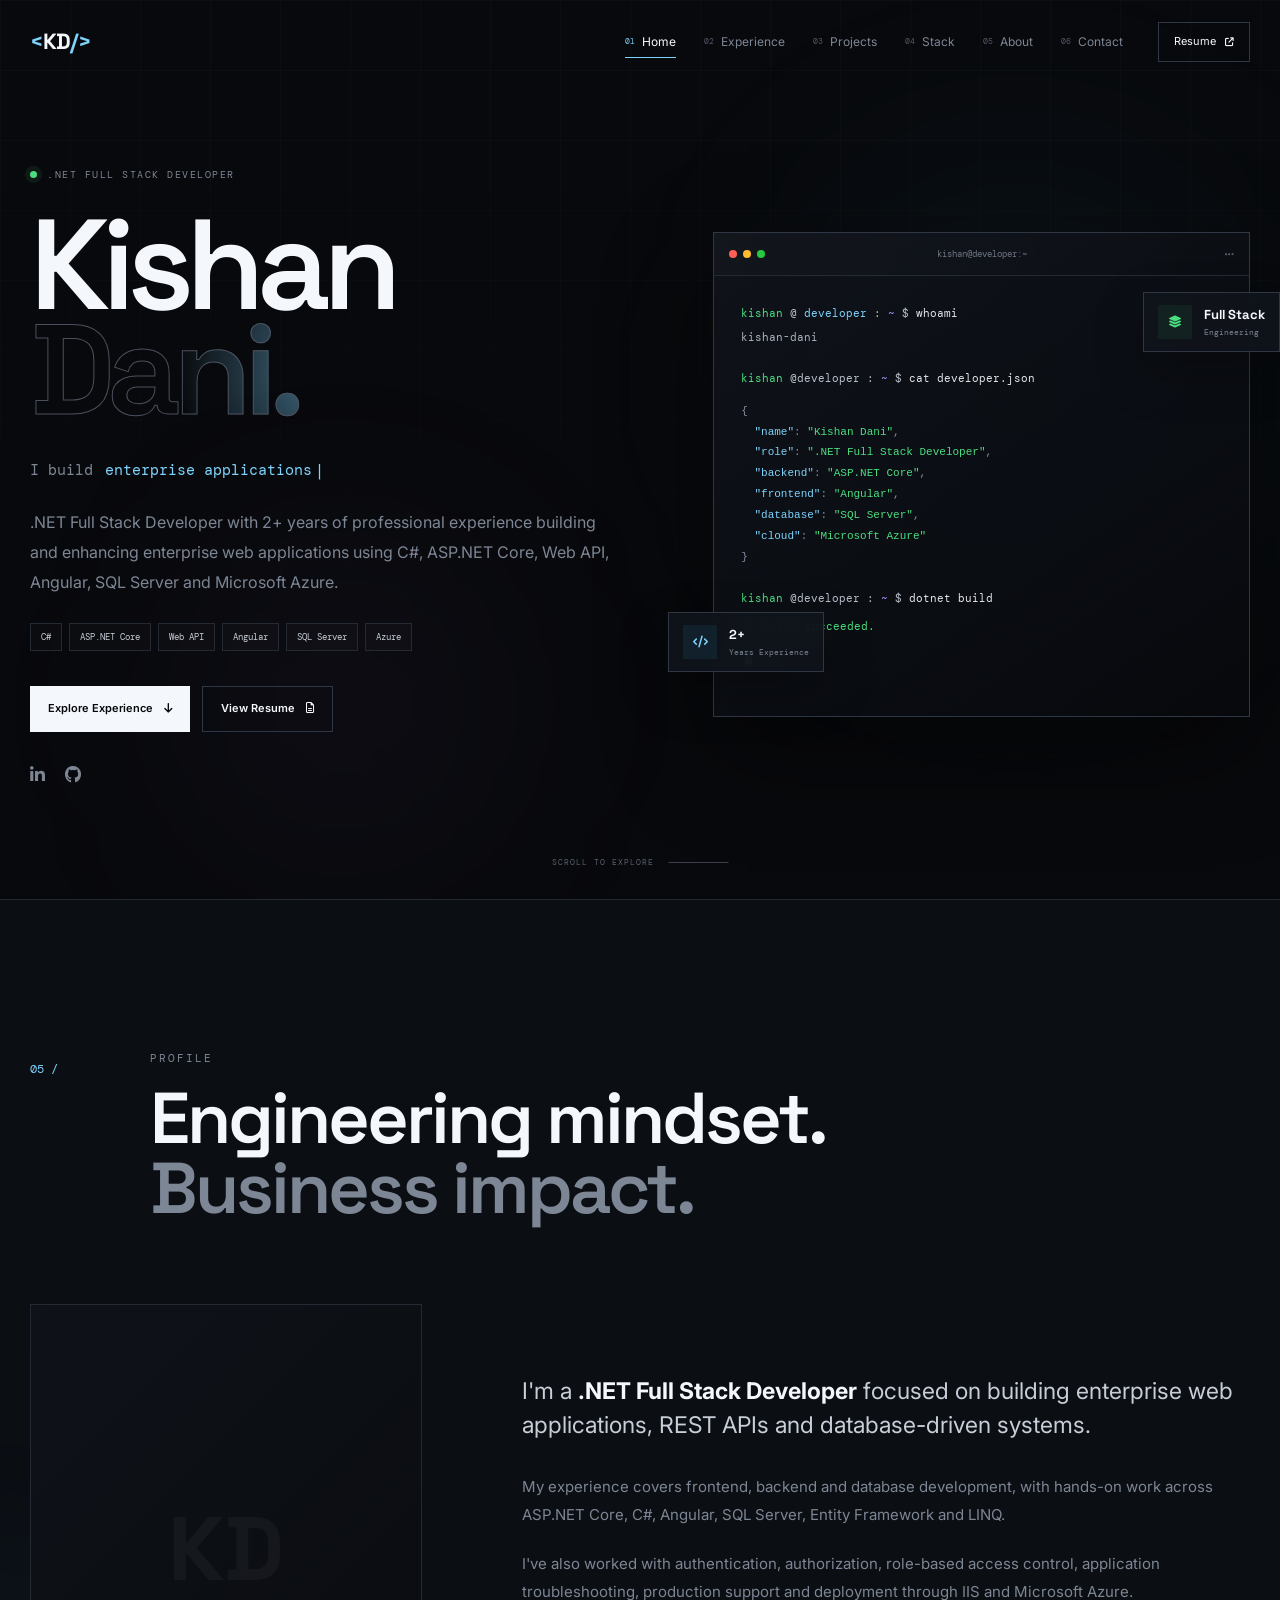
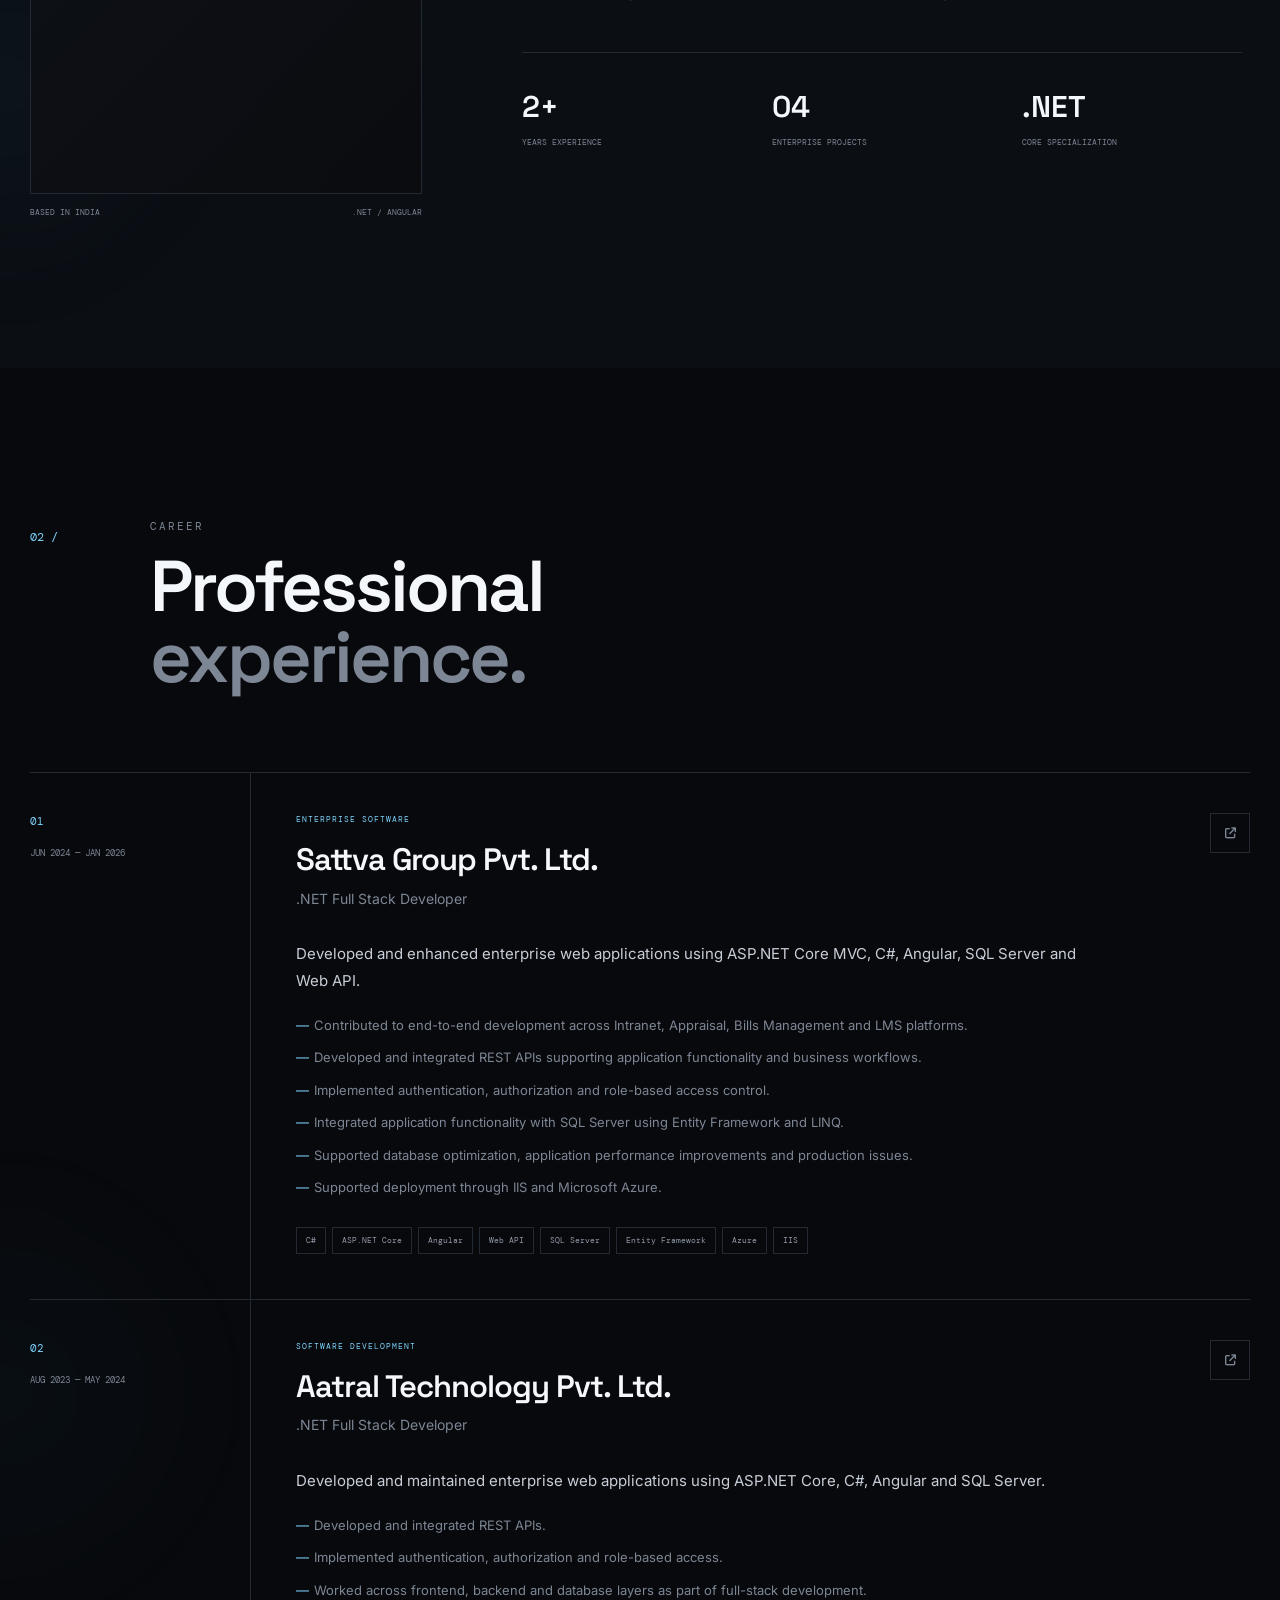
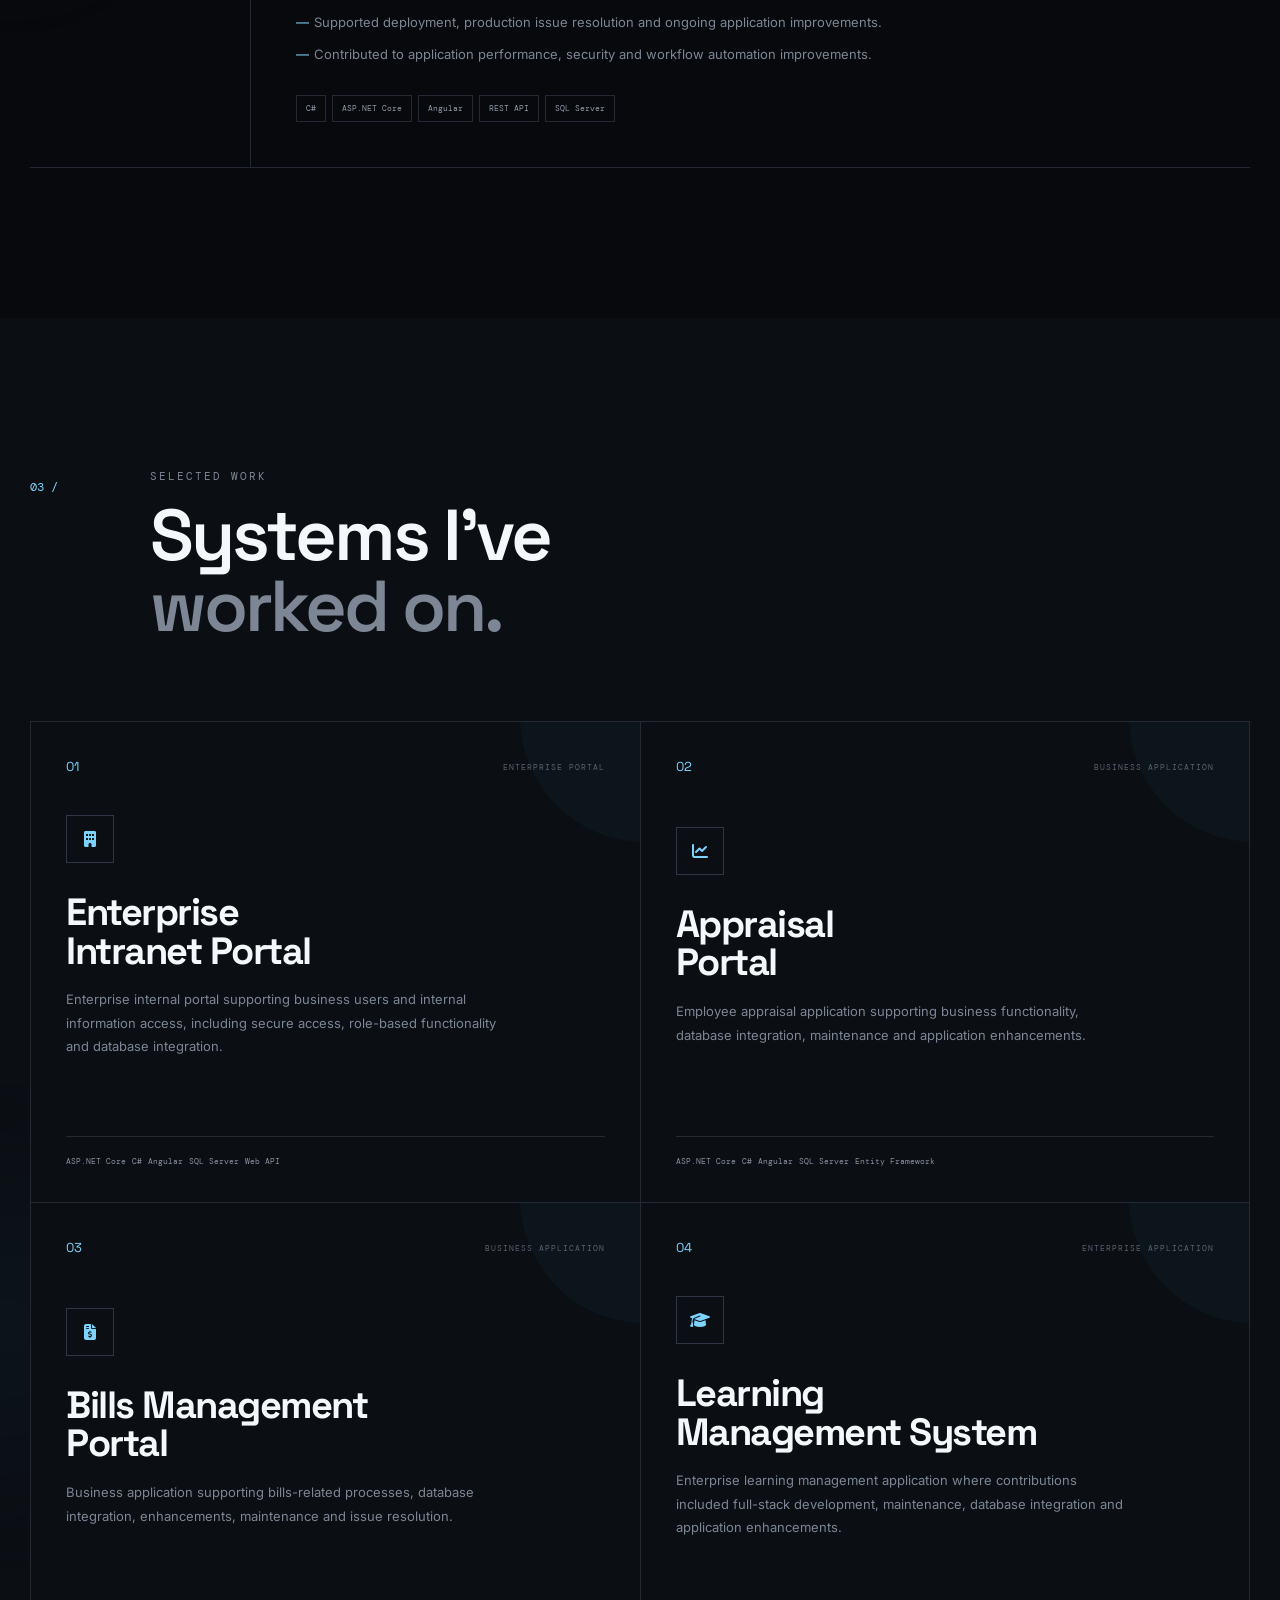
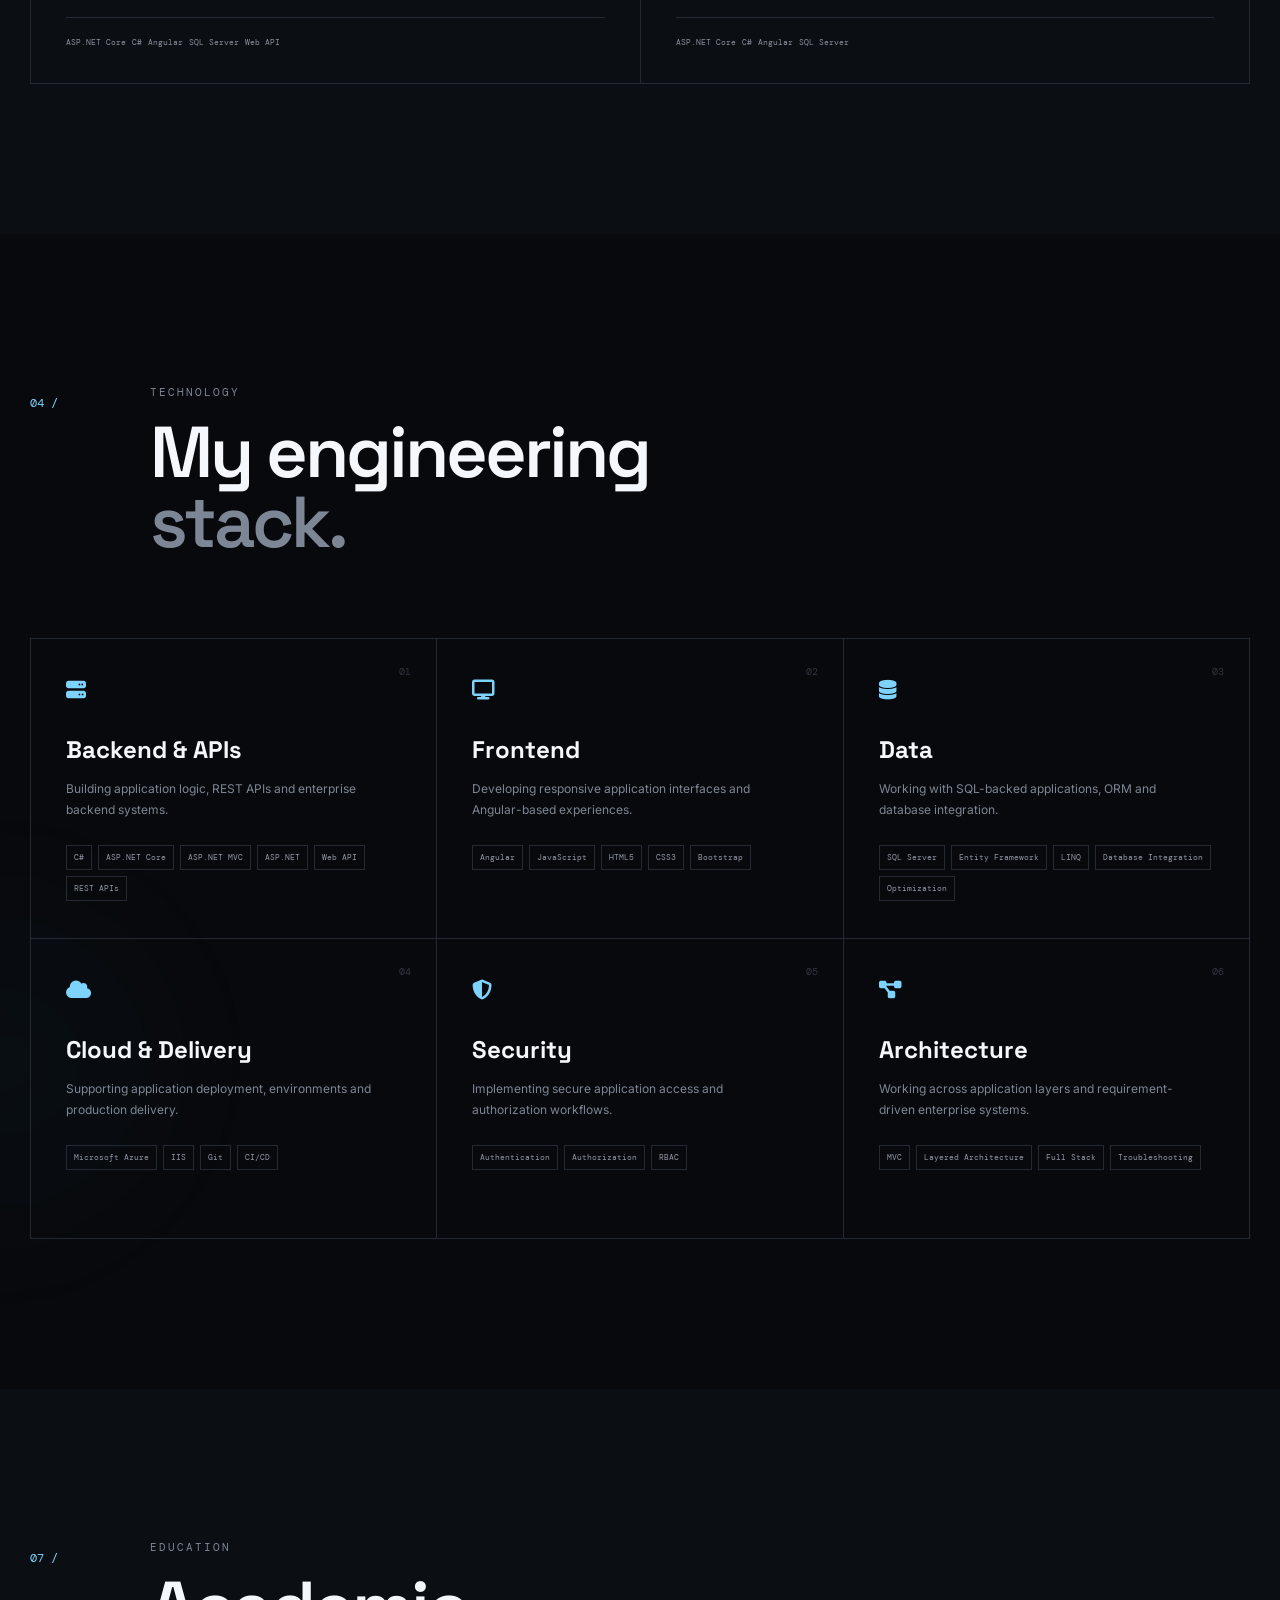
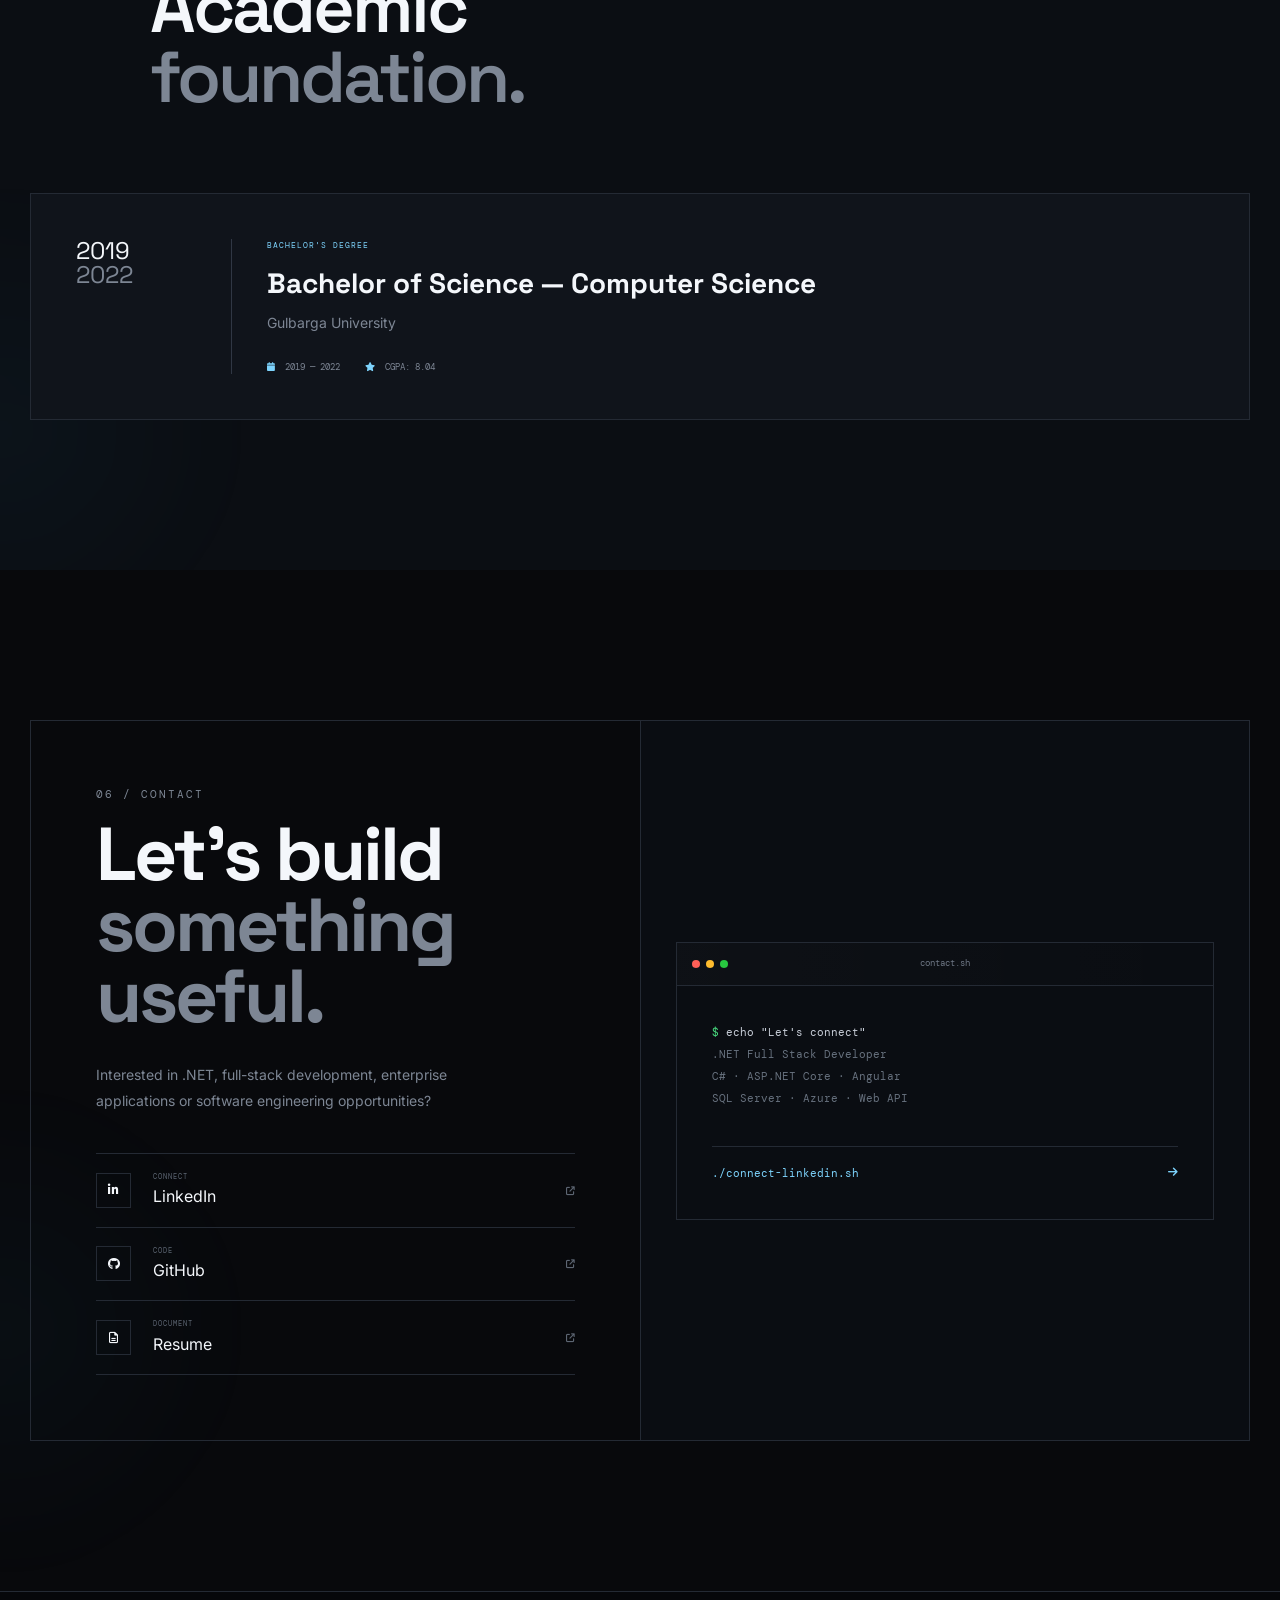
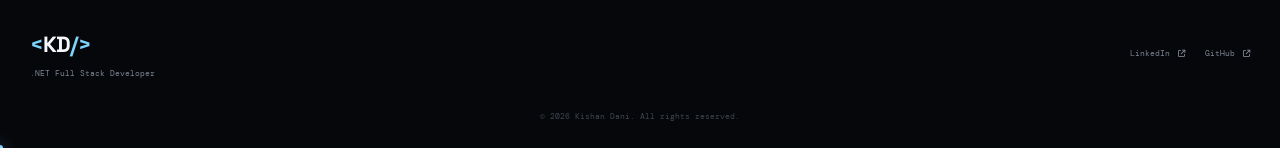
==== commit 3da39fb6: "Update Code all" ====
--- a/index.html
+++ b/index.html
@@ -371,7 +371,7 @@
 
                 <div class="about-photo">
 
-                    <img src="./images/mypic.jpeg"
+                    <img src="./images/mypic.png"
                          alt="Kishan Dani"
                          loading="lazy">
 
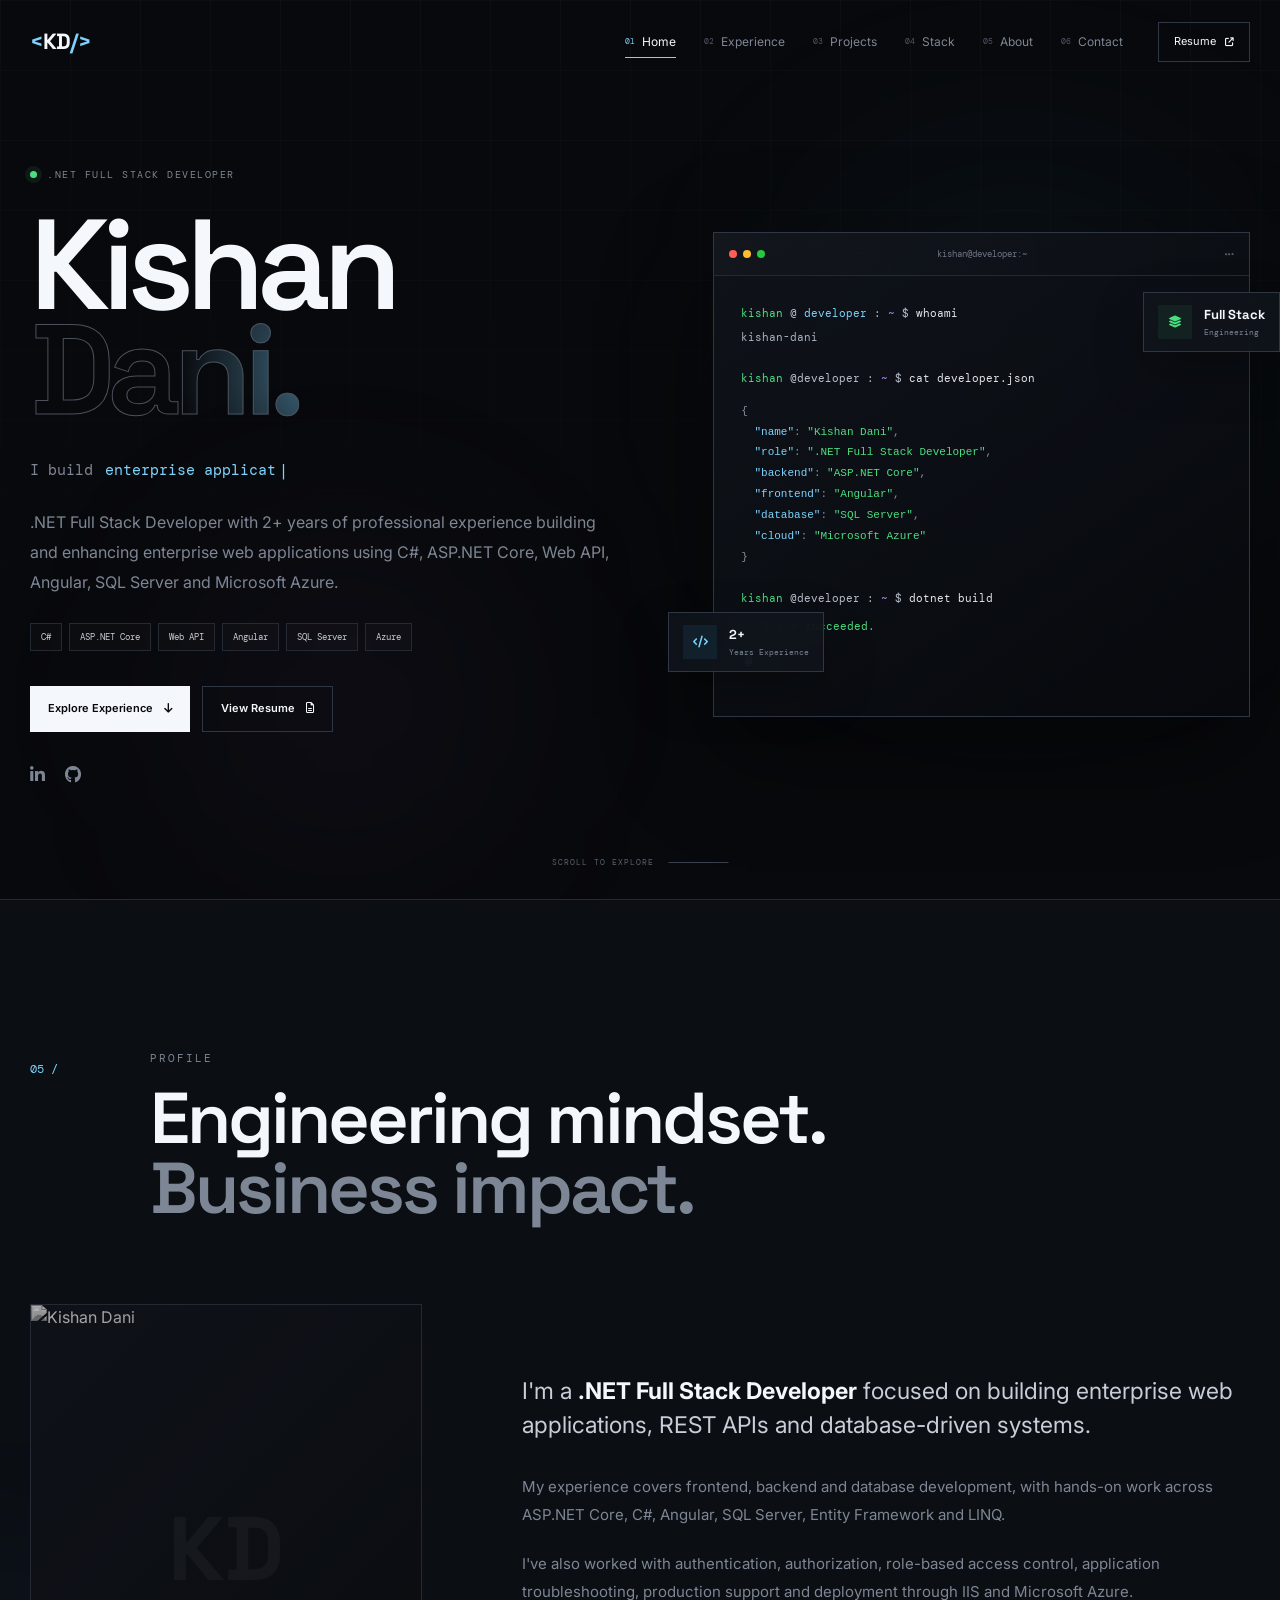
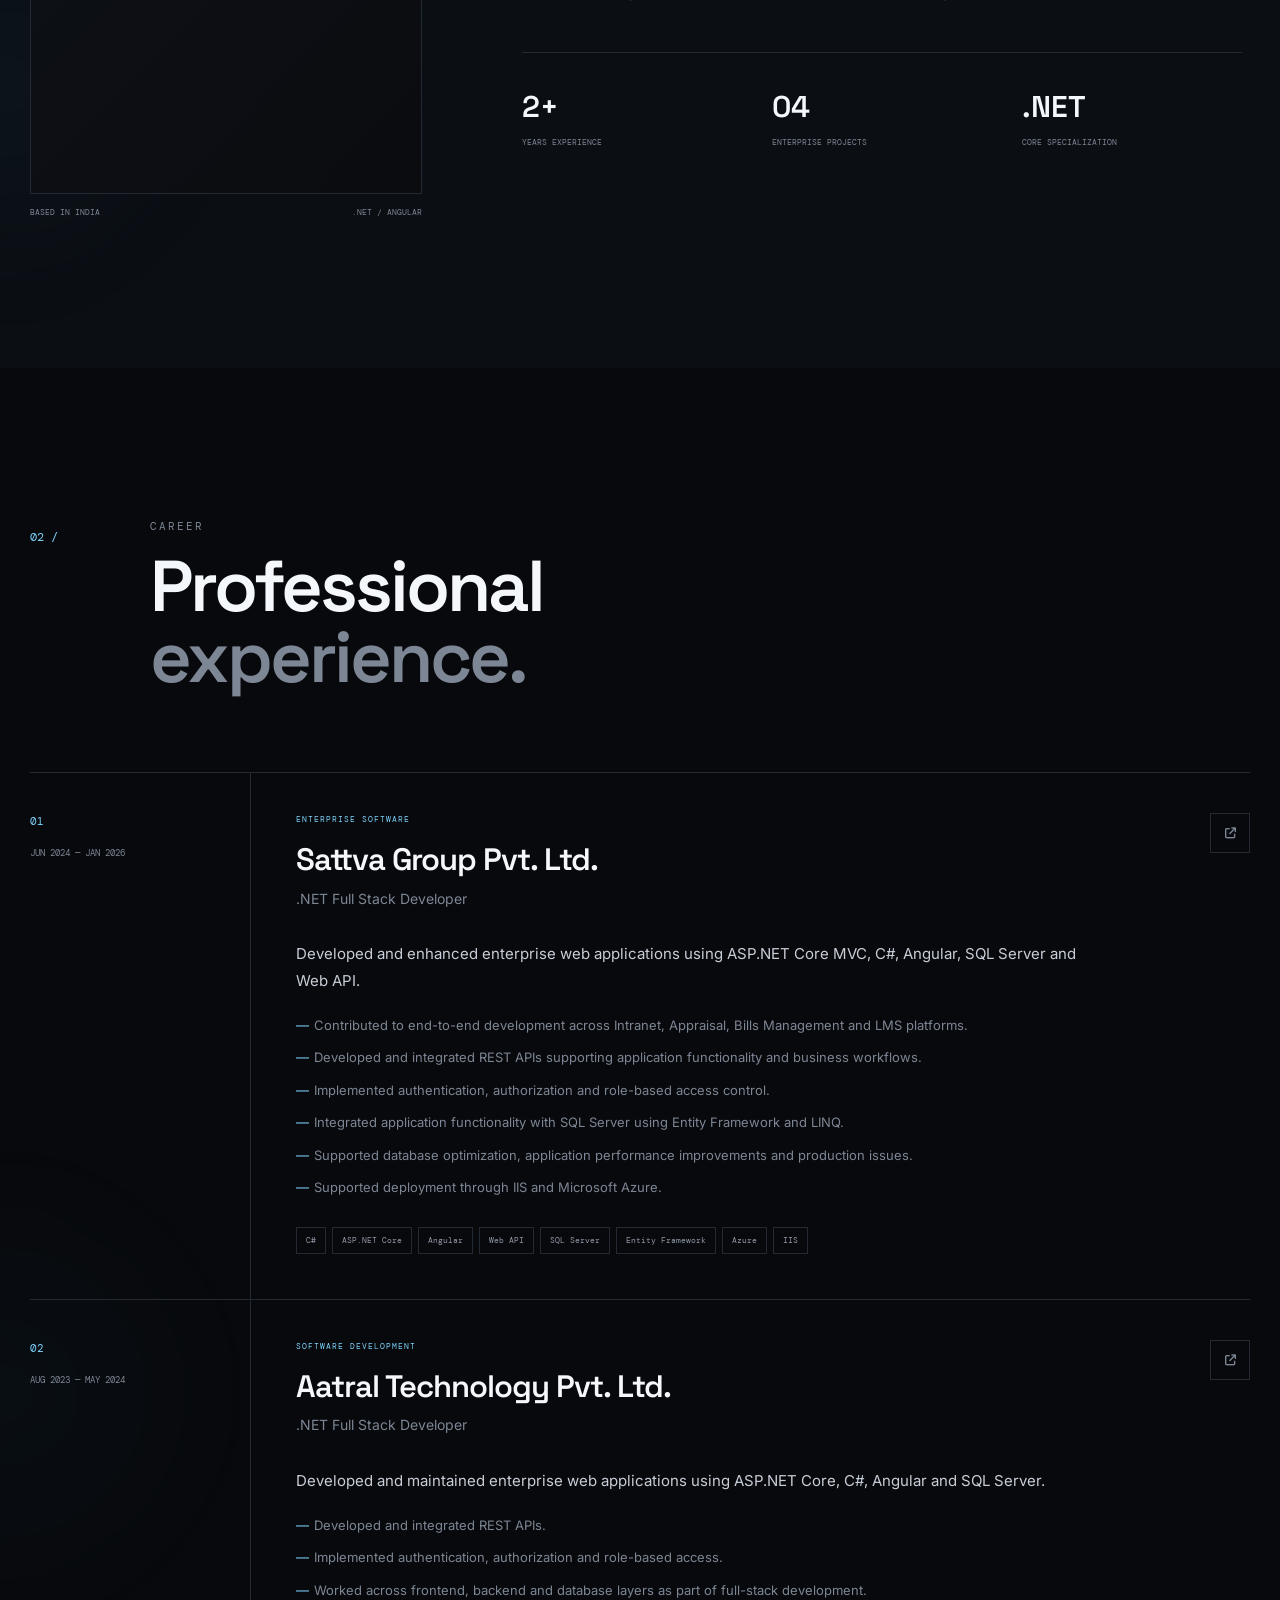
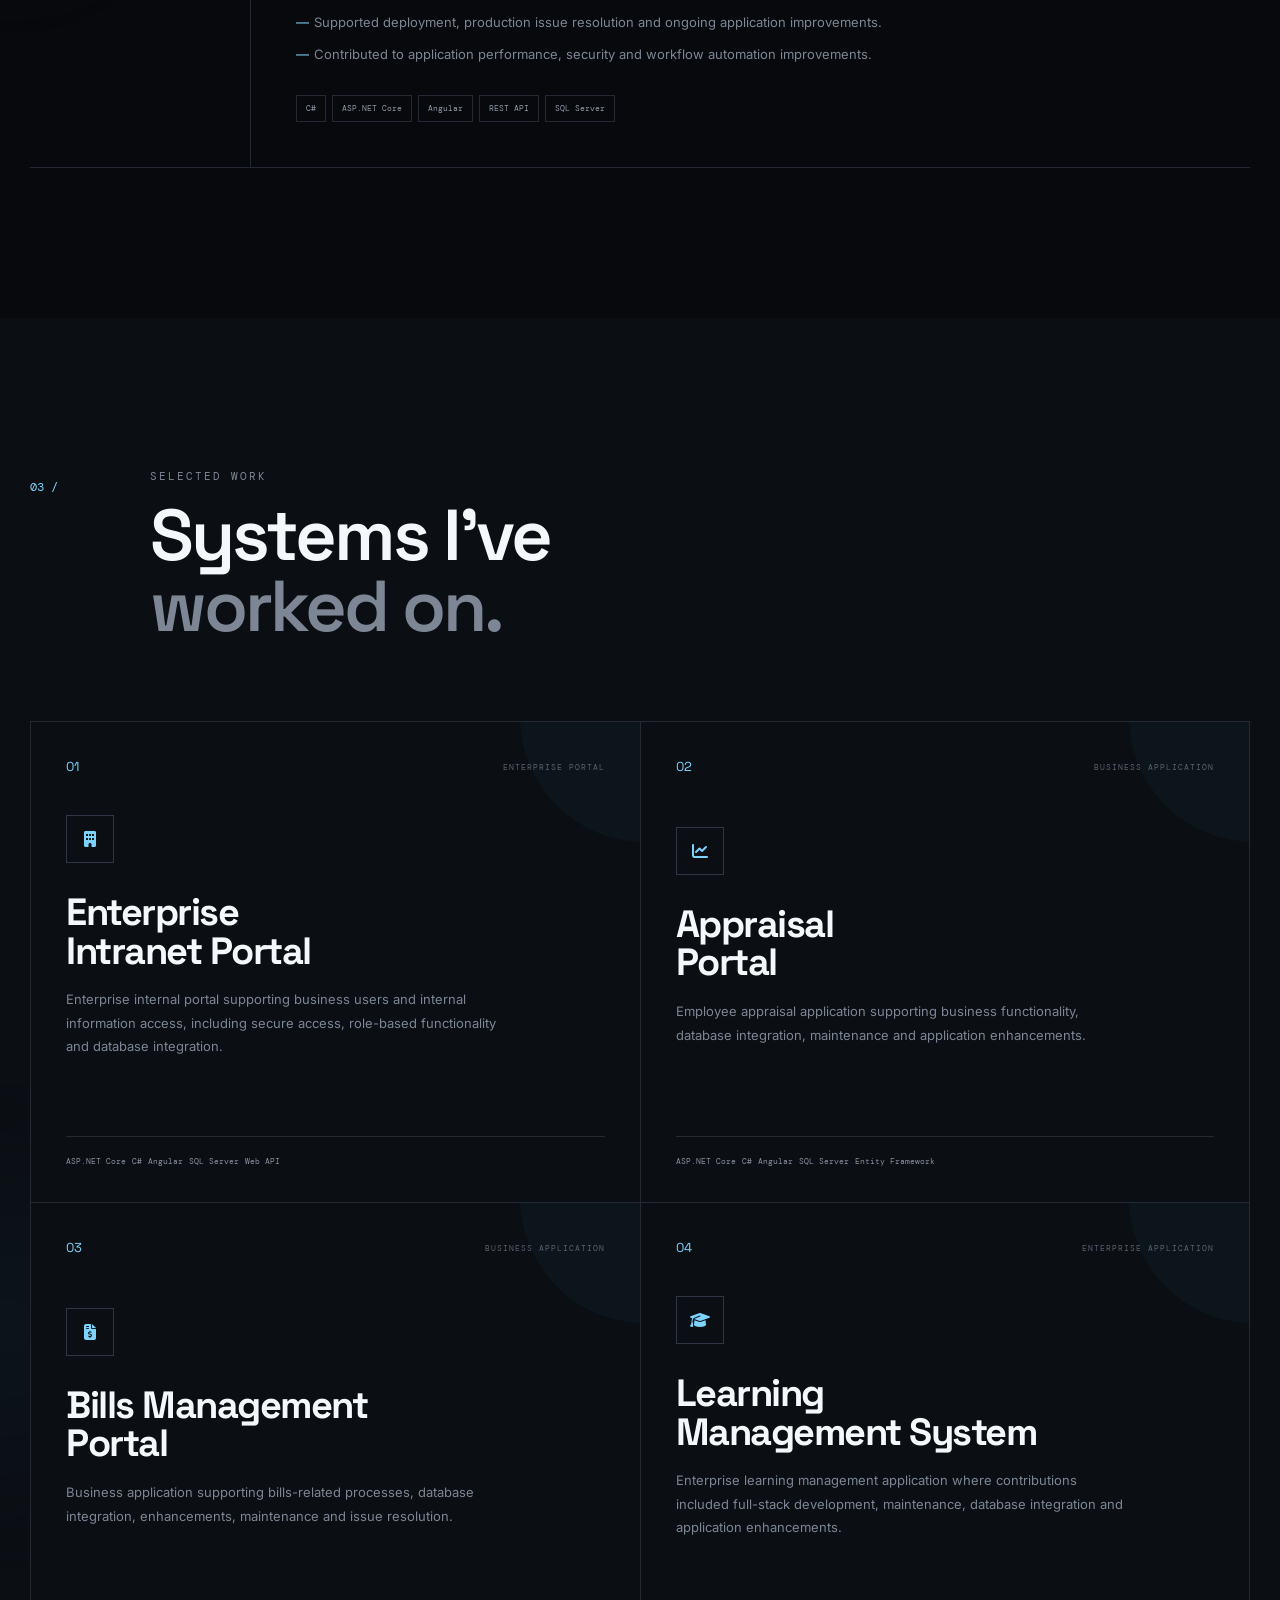
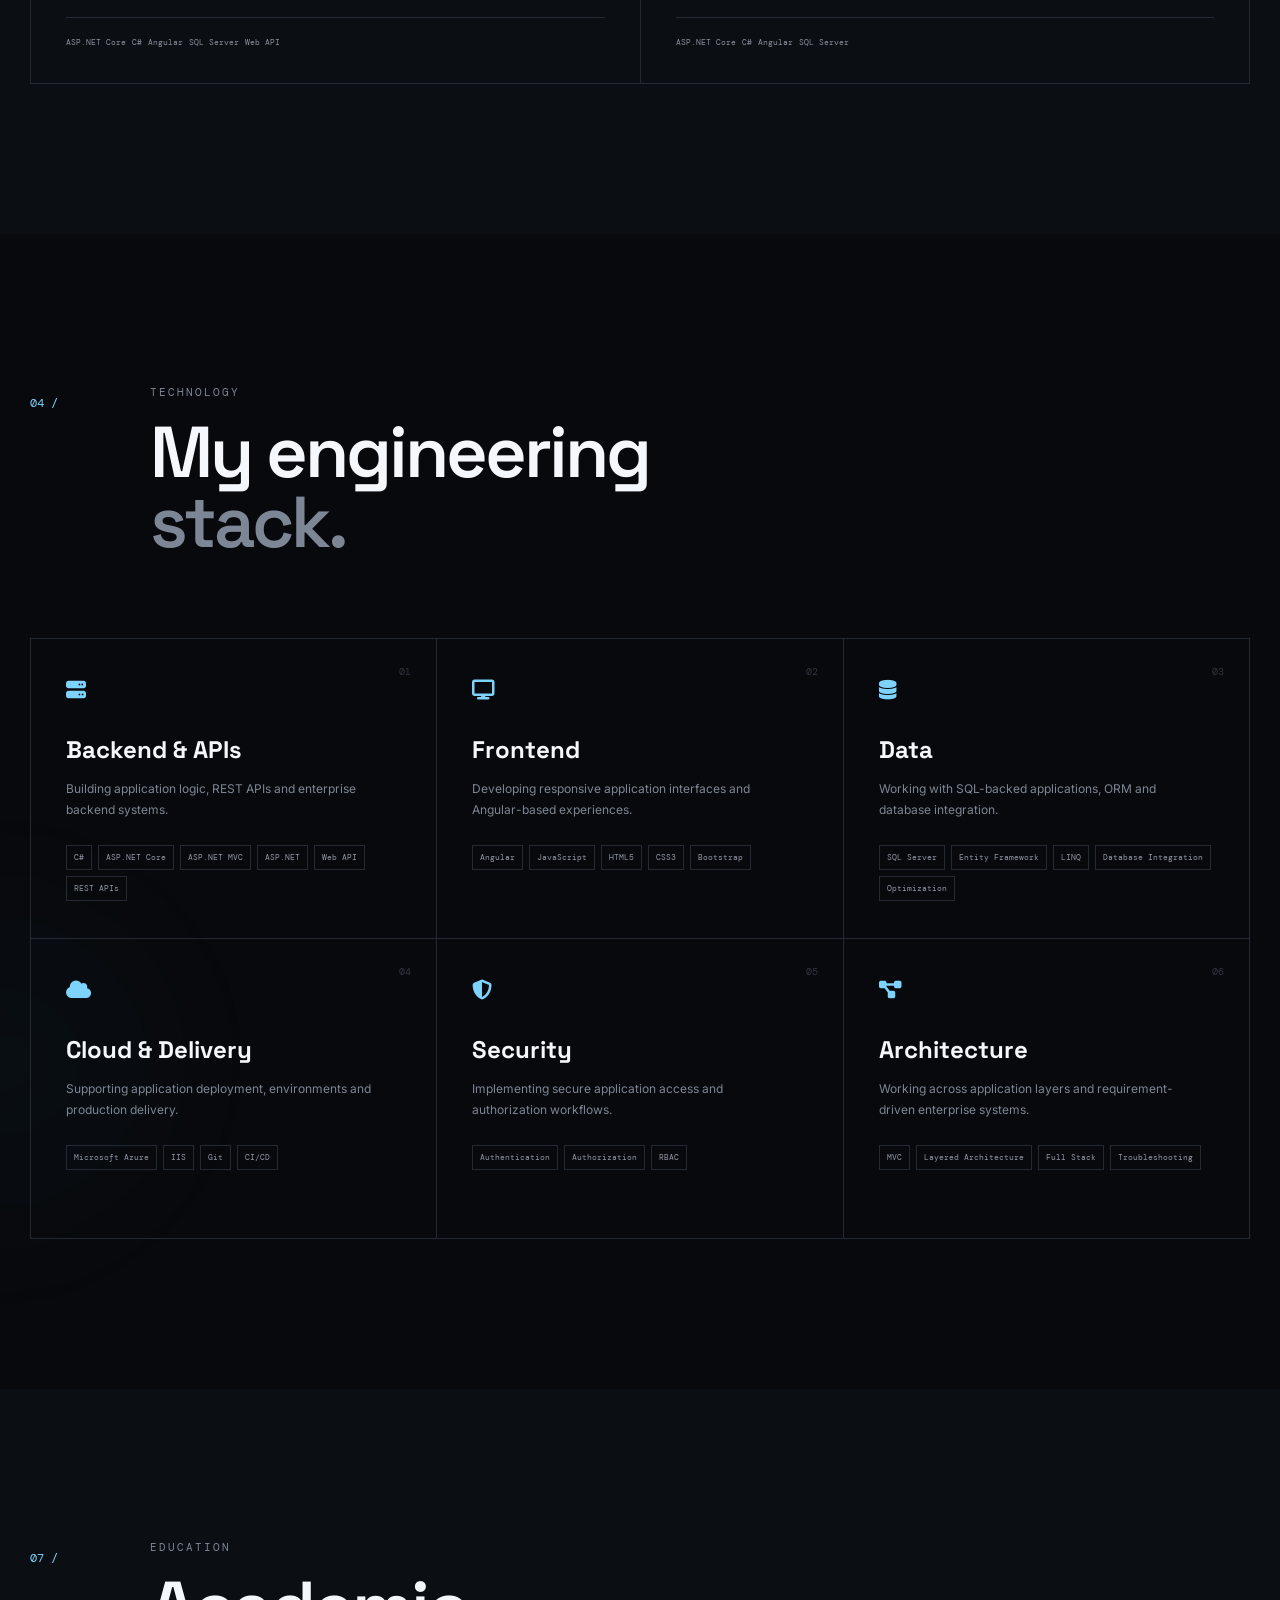
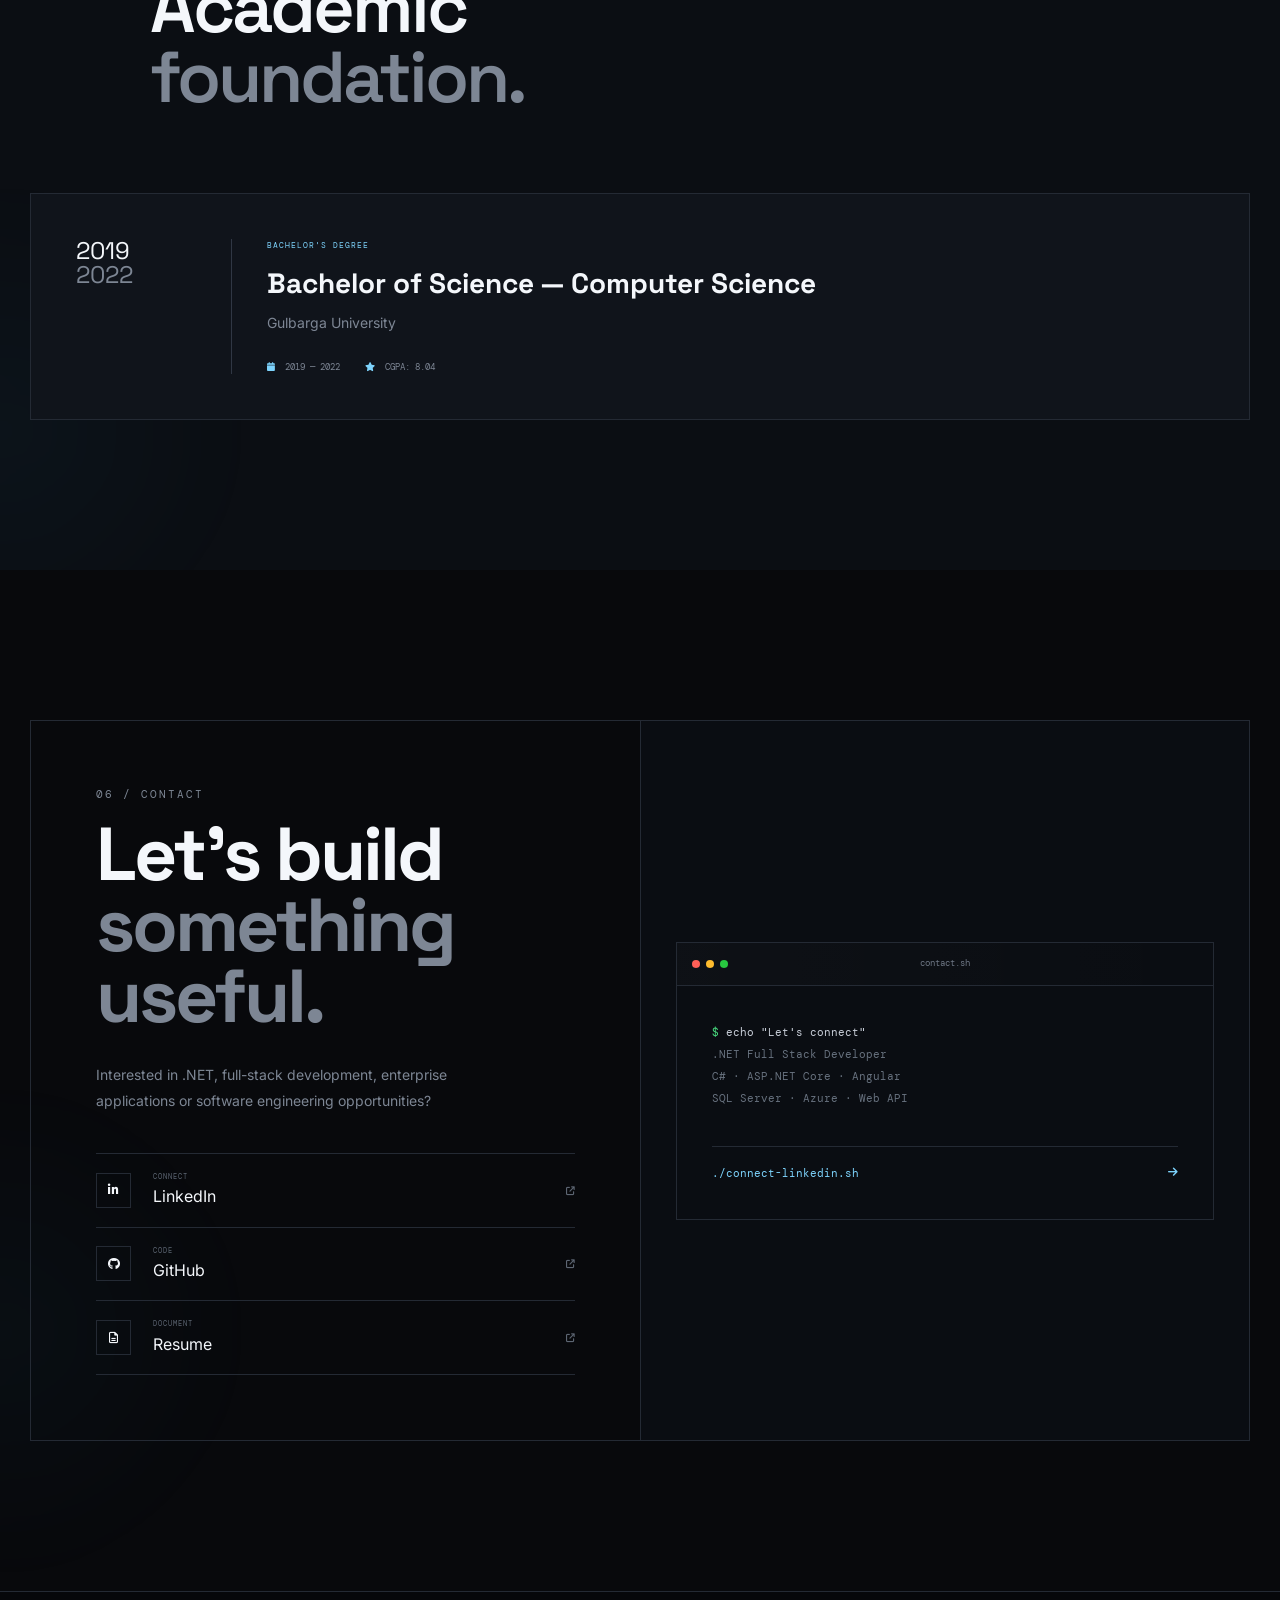
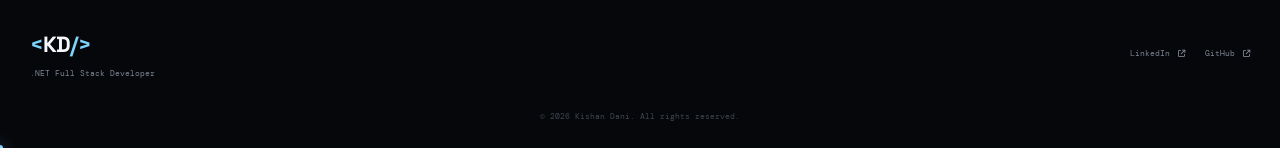
==== commit 95a7db67: "Update All code once" ====
--- a/index.html
+++ b/index.html
@@ -371,7 +371,7 @@
 
                 <div class="about-photo">
 
-                    <img src="./images/mypic.png"
+                    <img src="./images/mypic.jpg"
                          alt="Kishan Dani"
                          loading="lazy">
 
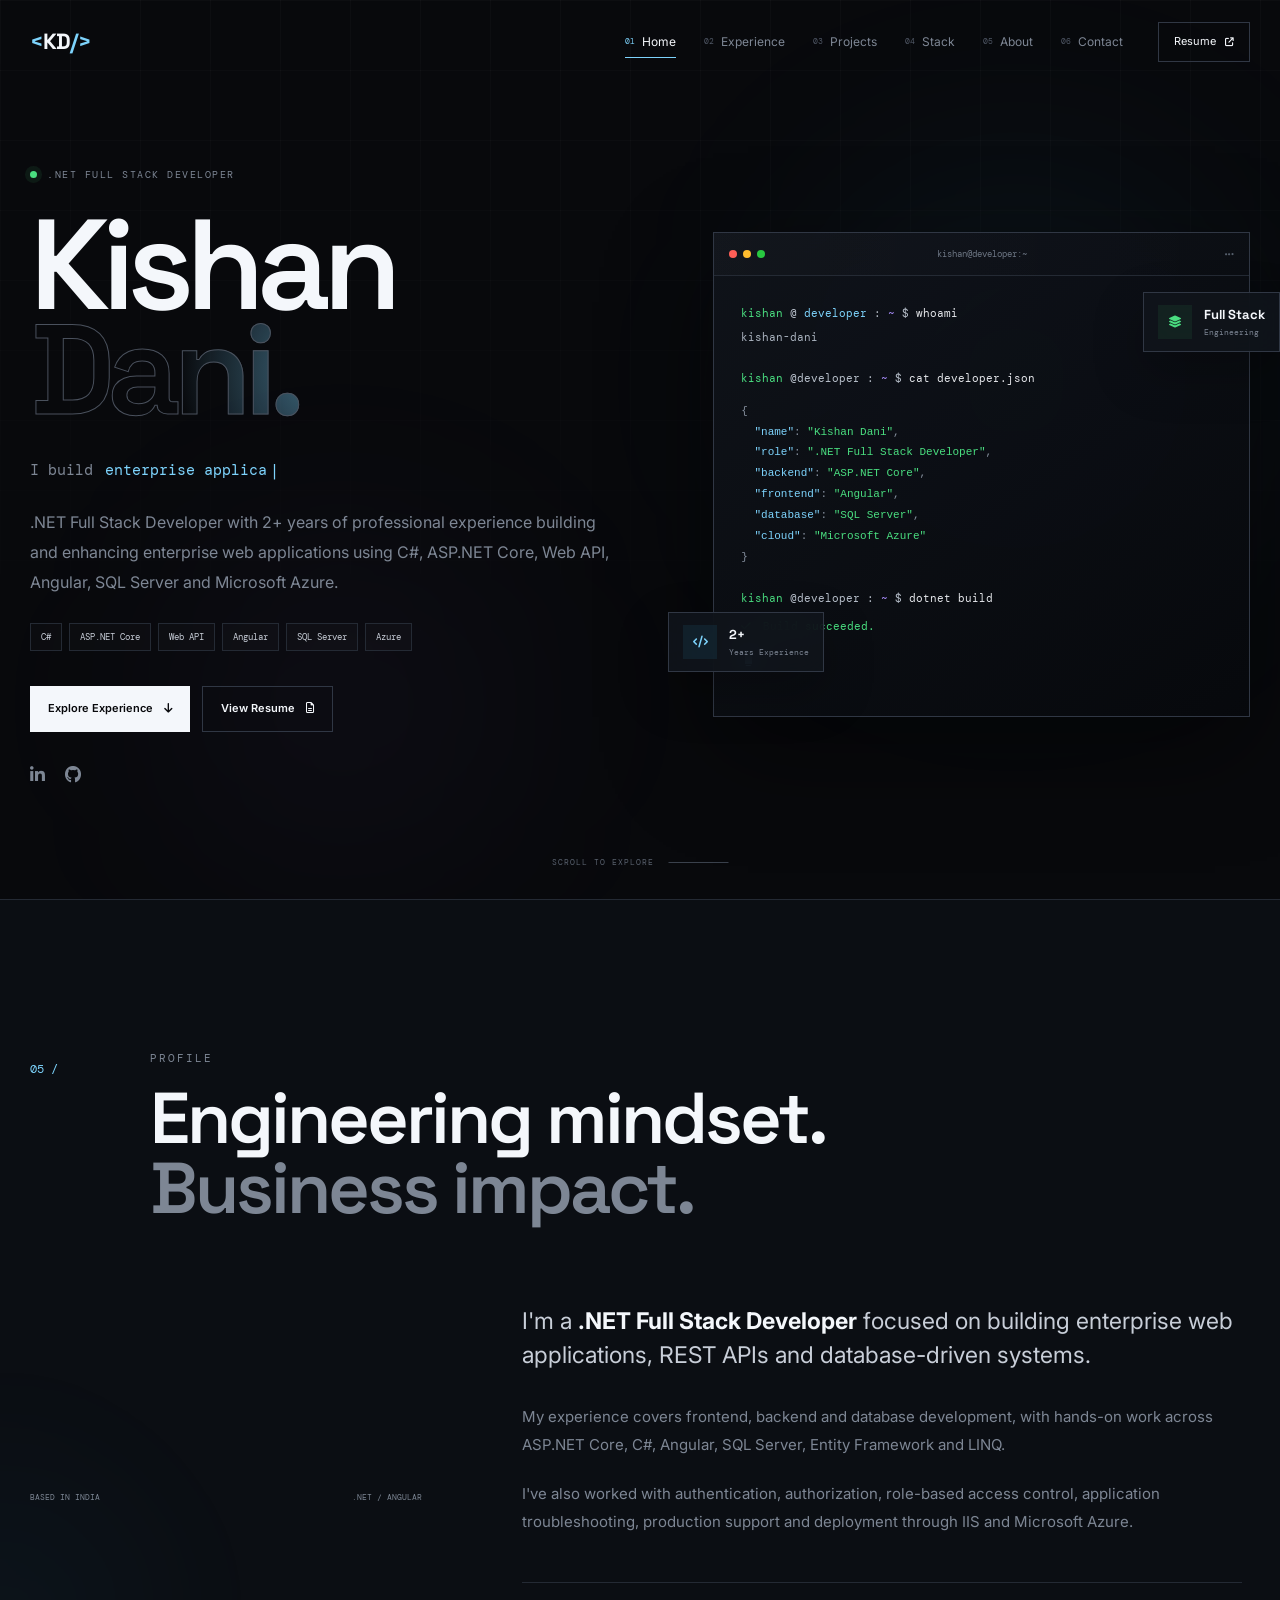
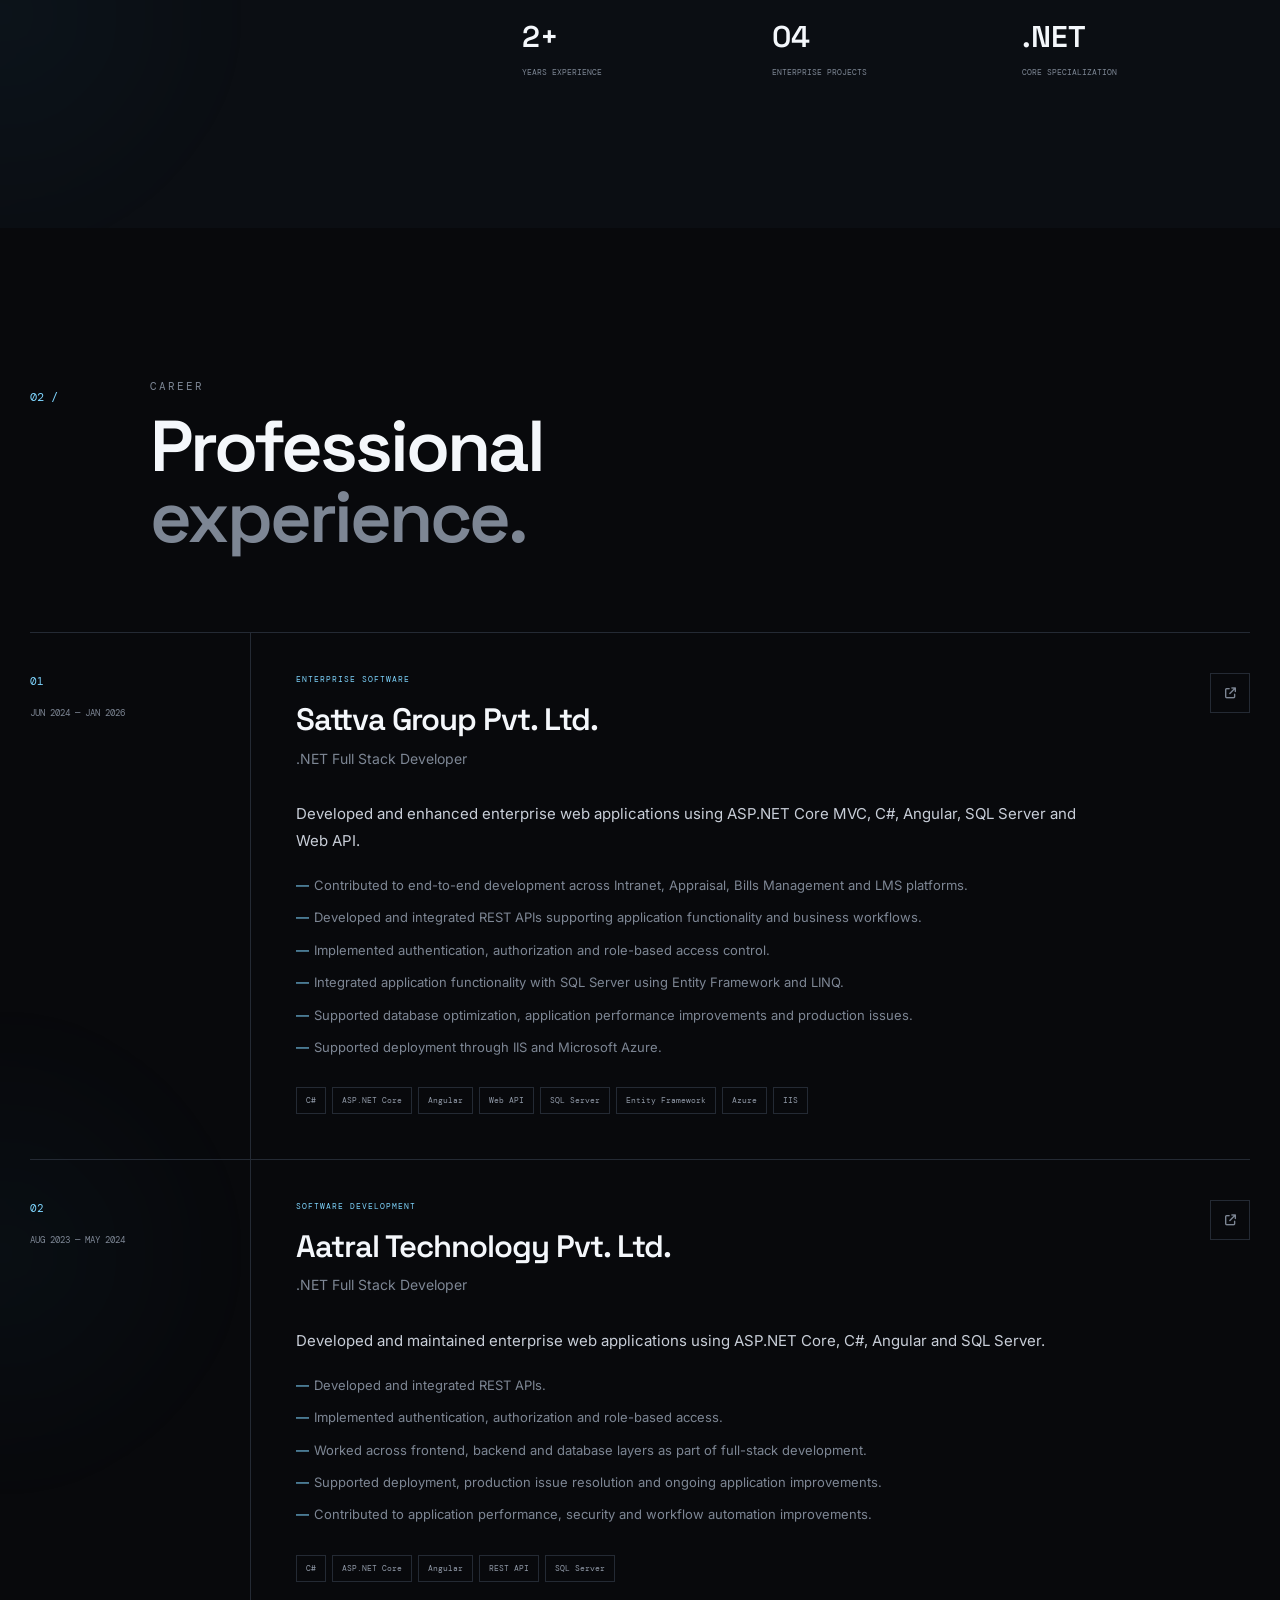
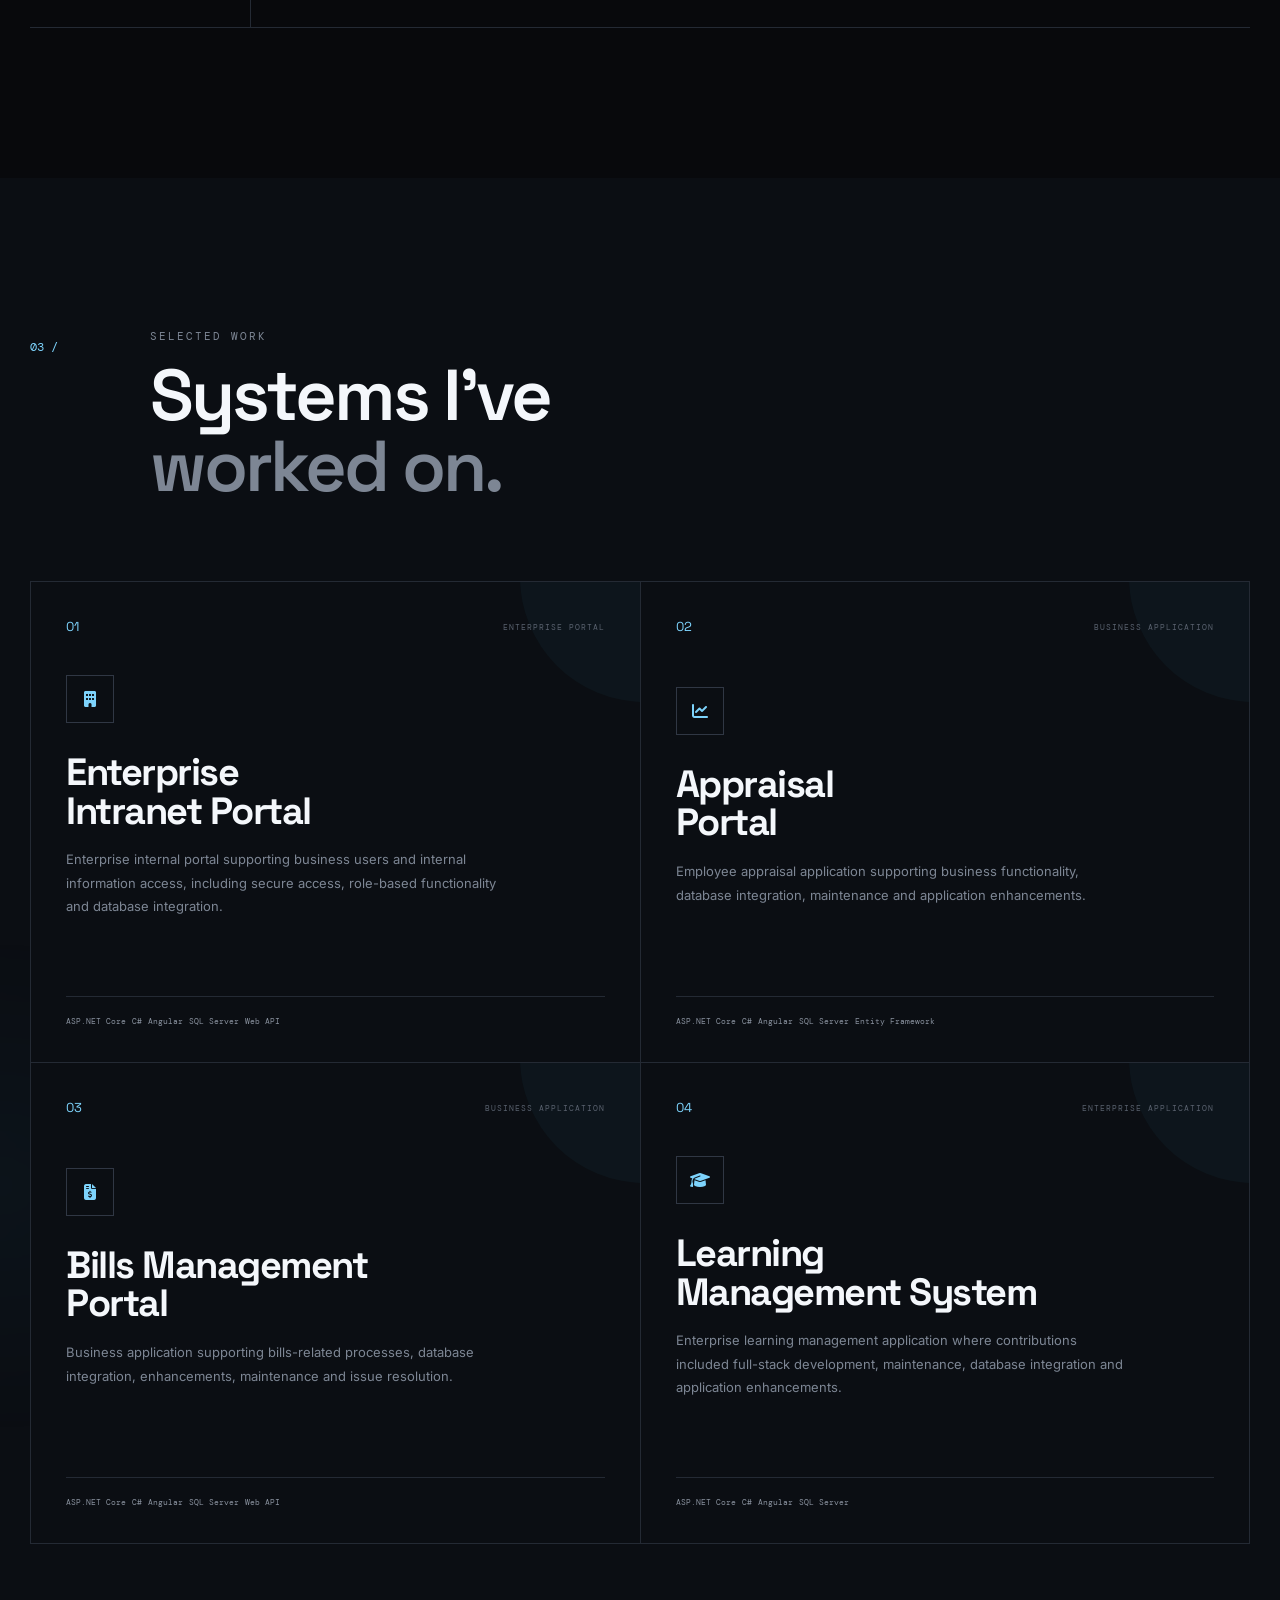
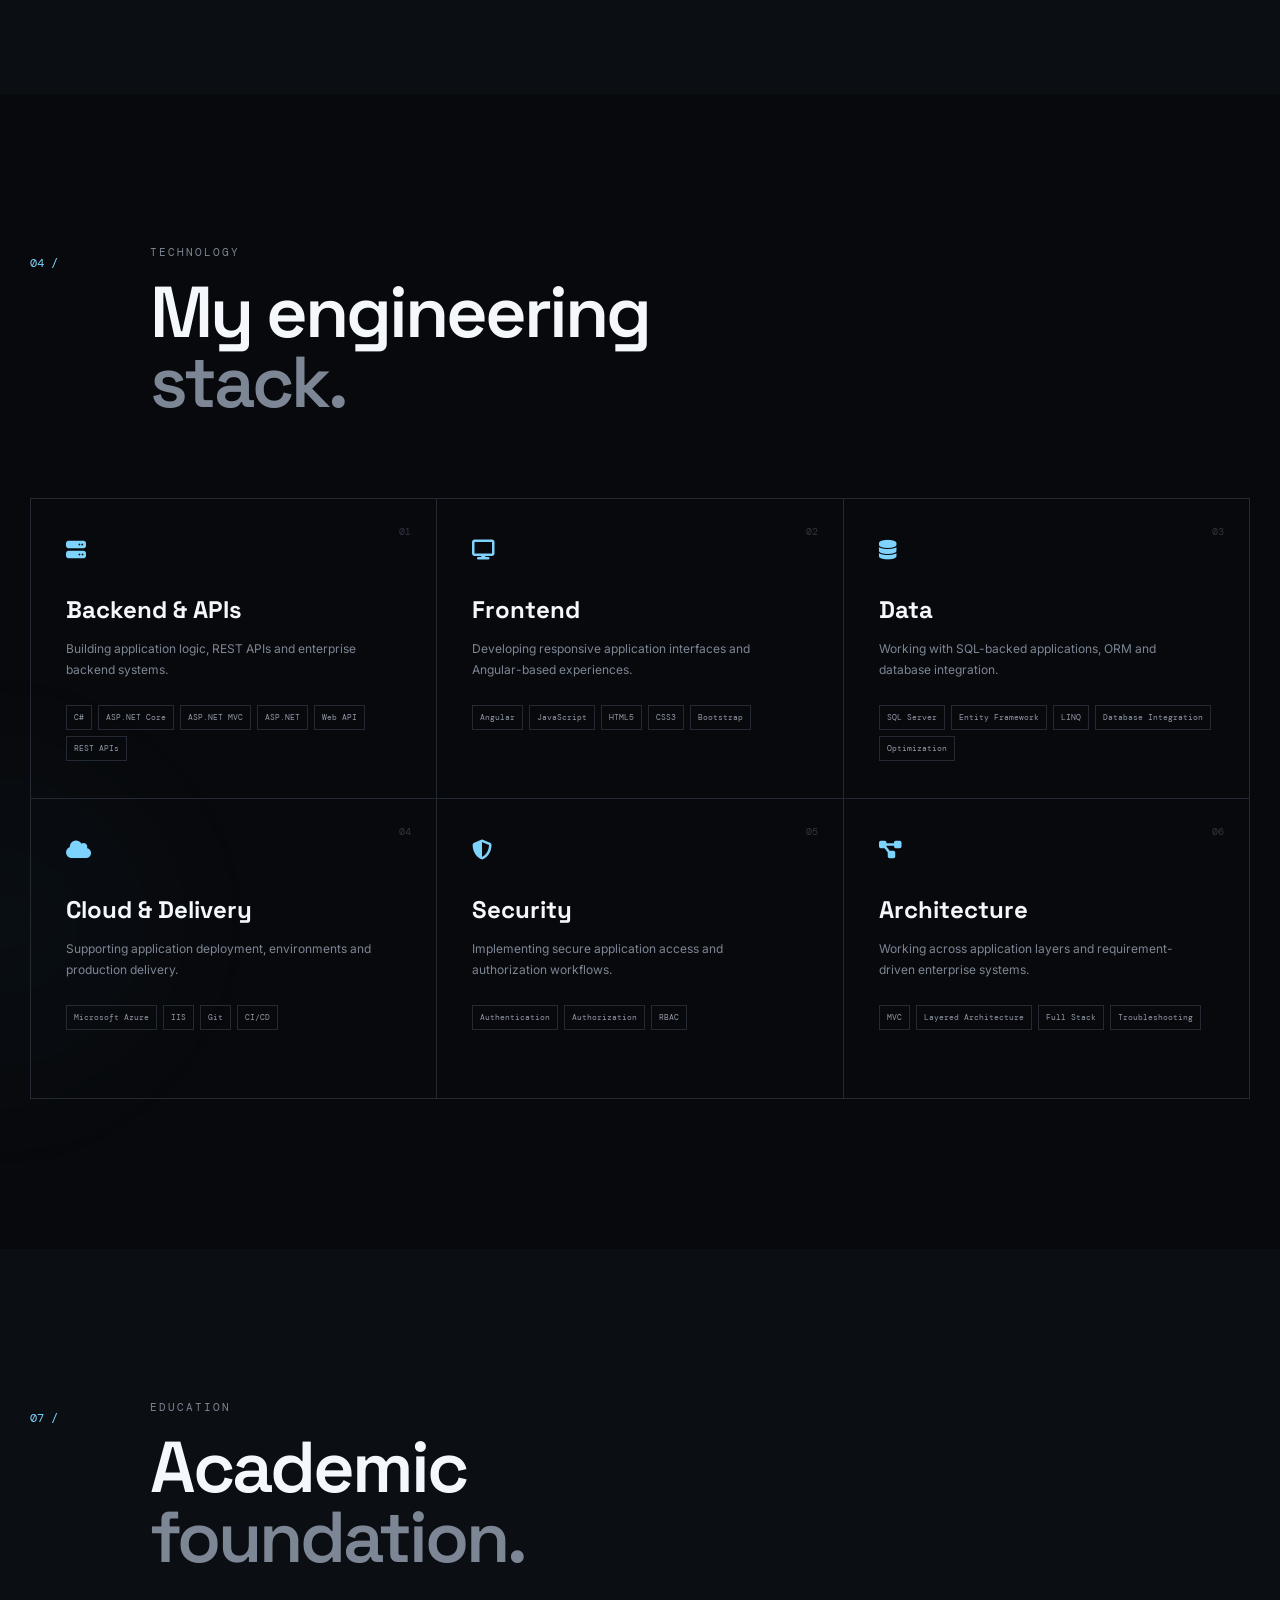
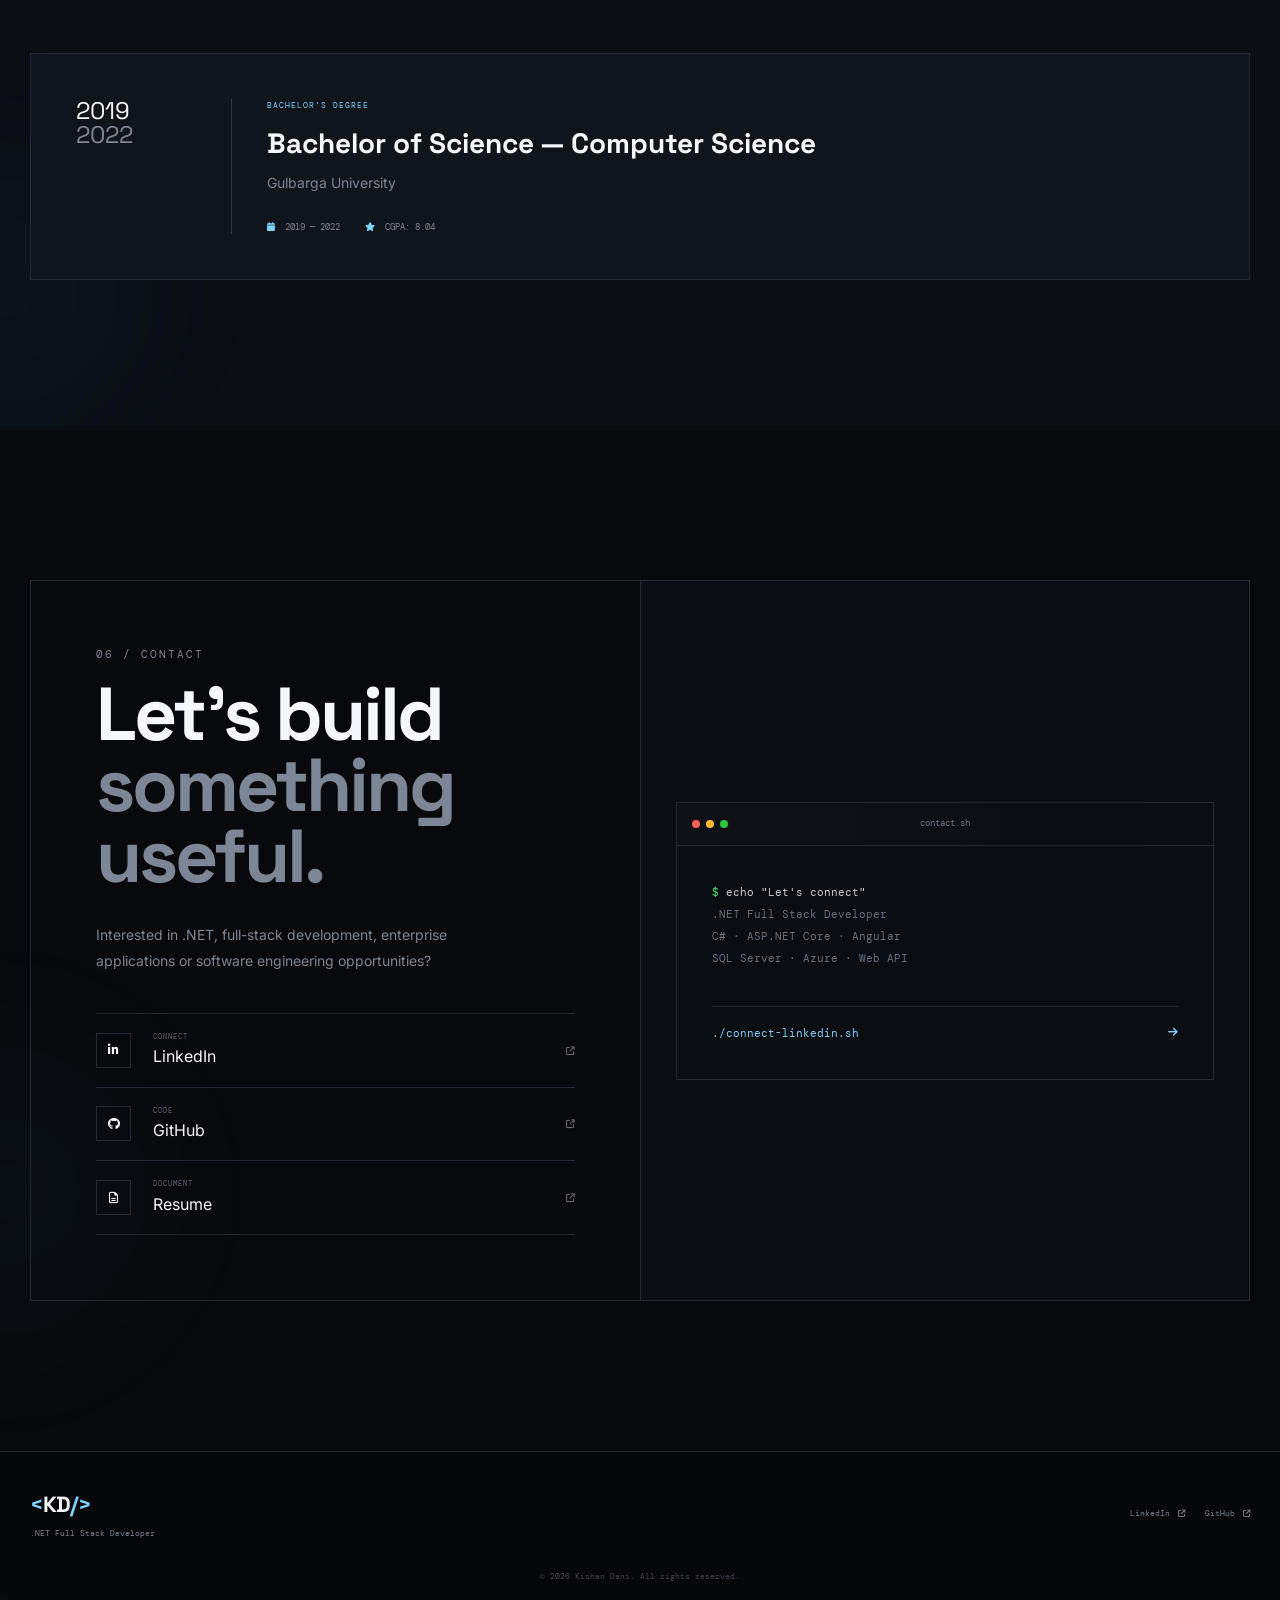
==== commit 8325daa3: "Update All" ====
--- a/index.html
+++ b/index.html
@@ -369,7 +369,7 @@
 
             <div class="about-intro">
 
-                <div class="about-photo">
+                <!-- <div class="about-photo">
 
                     <img src="./images/mypic.jpg"
                          alt="Kishan Dani"
@@ -379,7 +379,7 @@
                         <span>KD</span>
                     </div>
 
-                </div>
+                </div> -->
 
                 <div class="about-caption">
                     <span>BASED IN INDIA</span>
